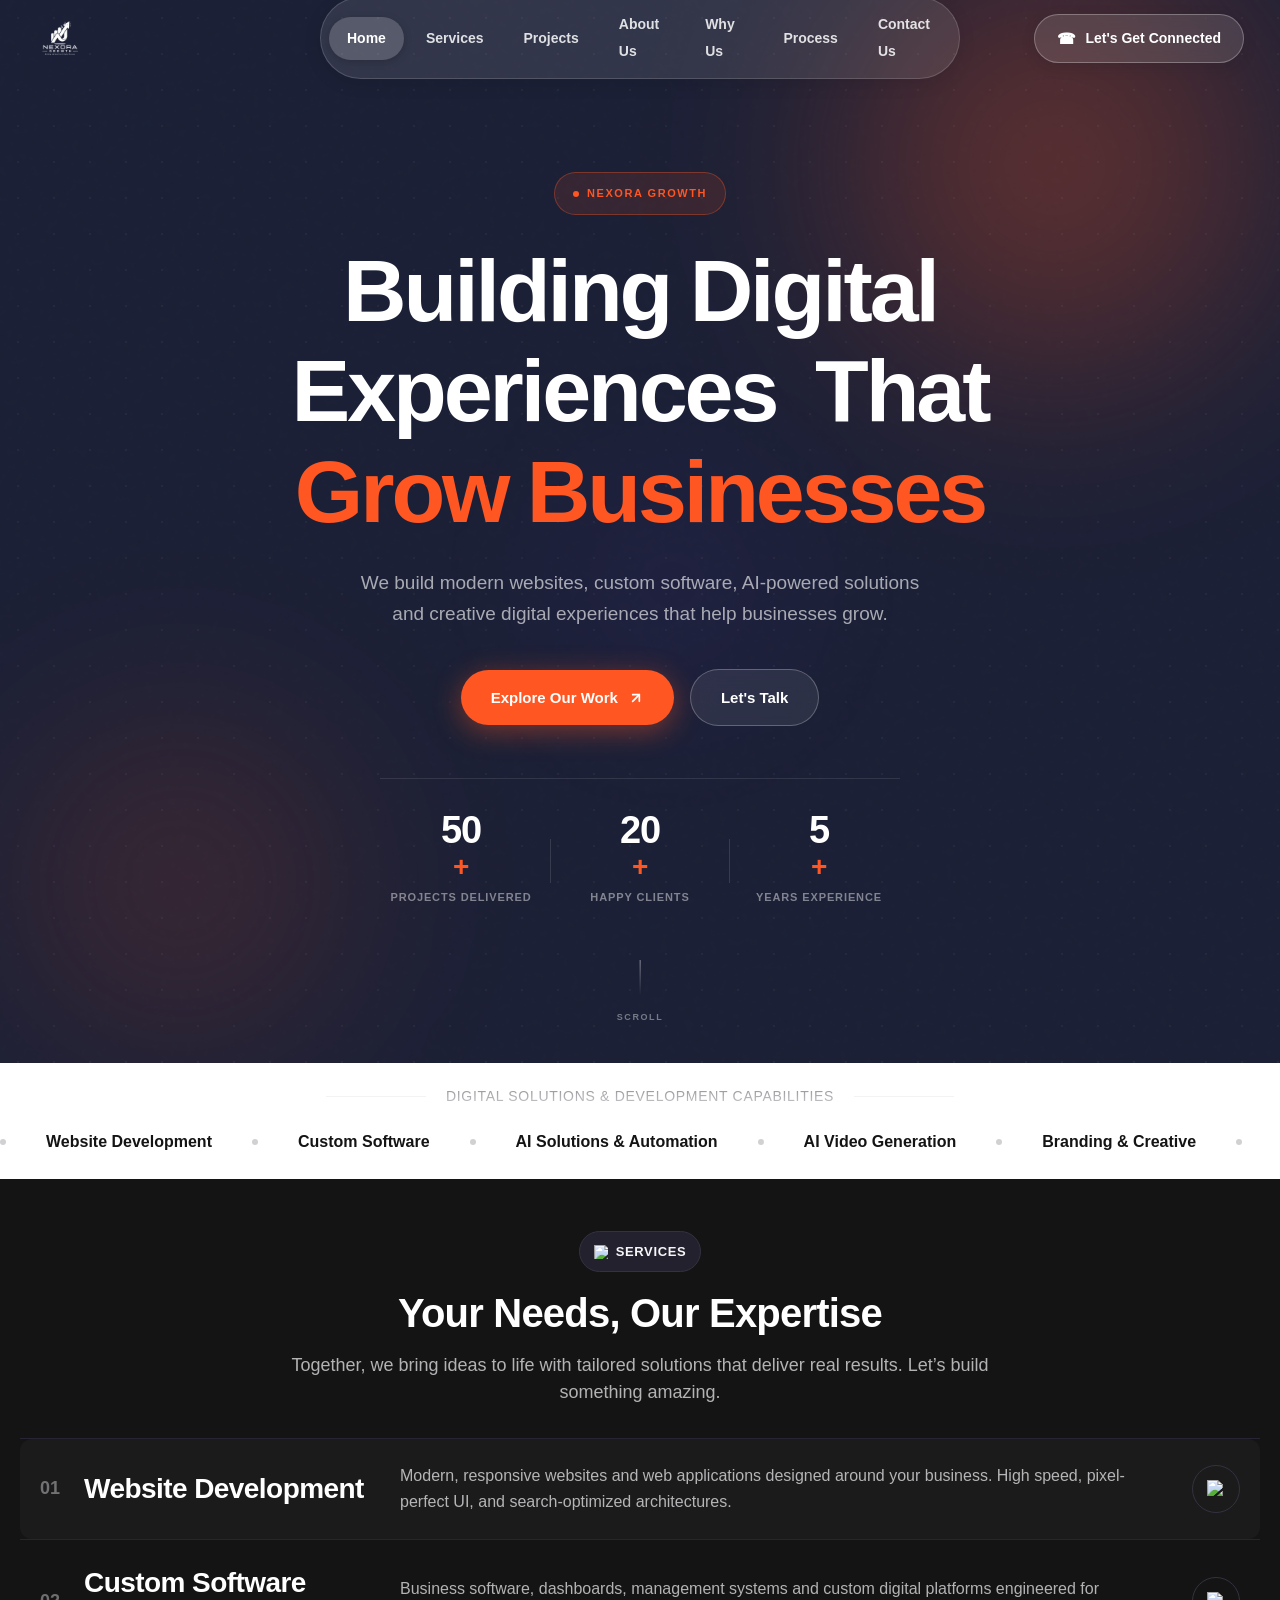
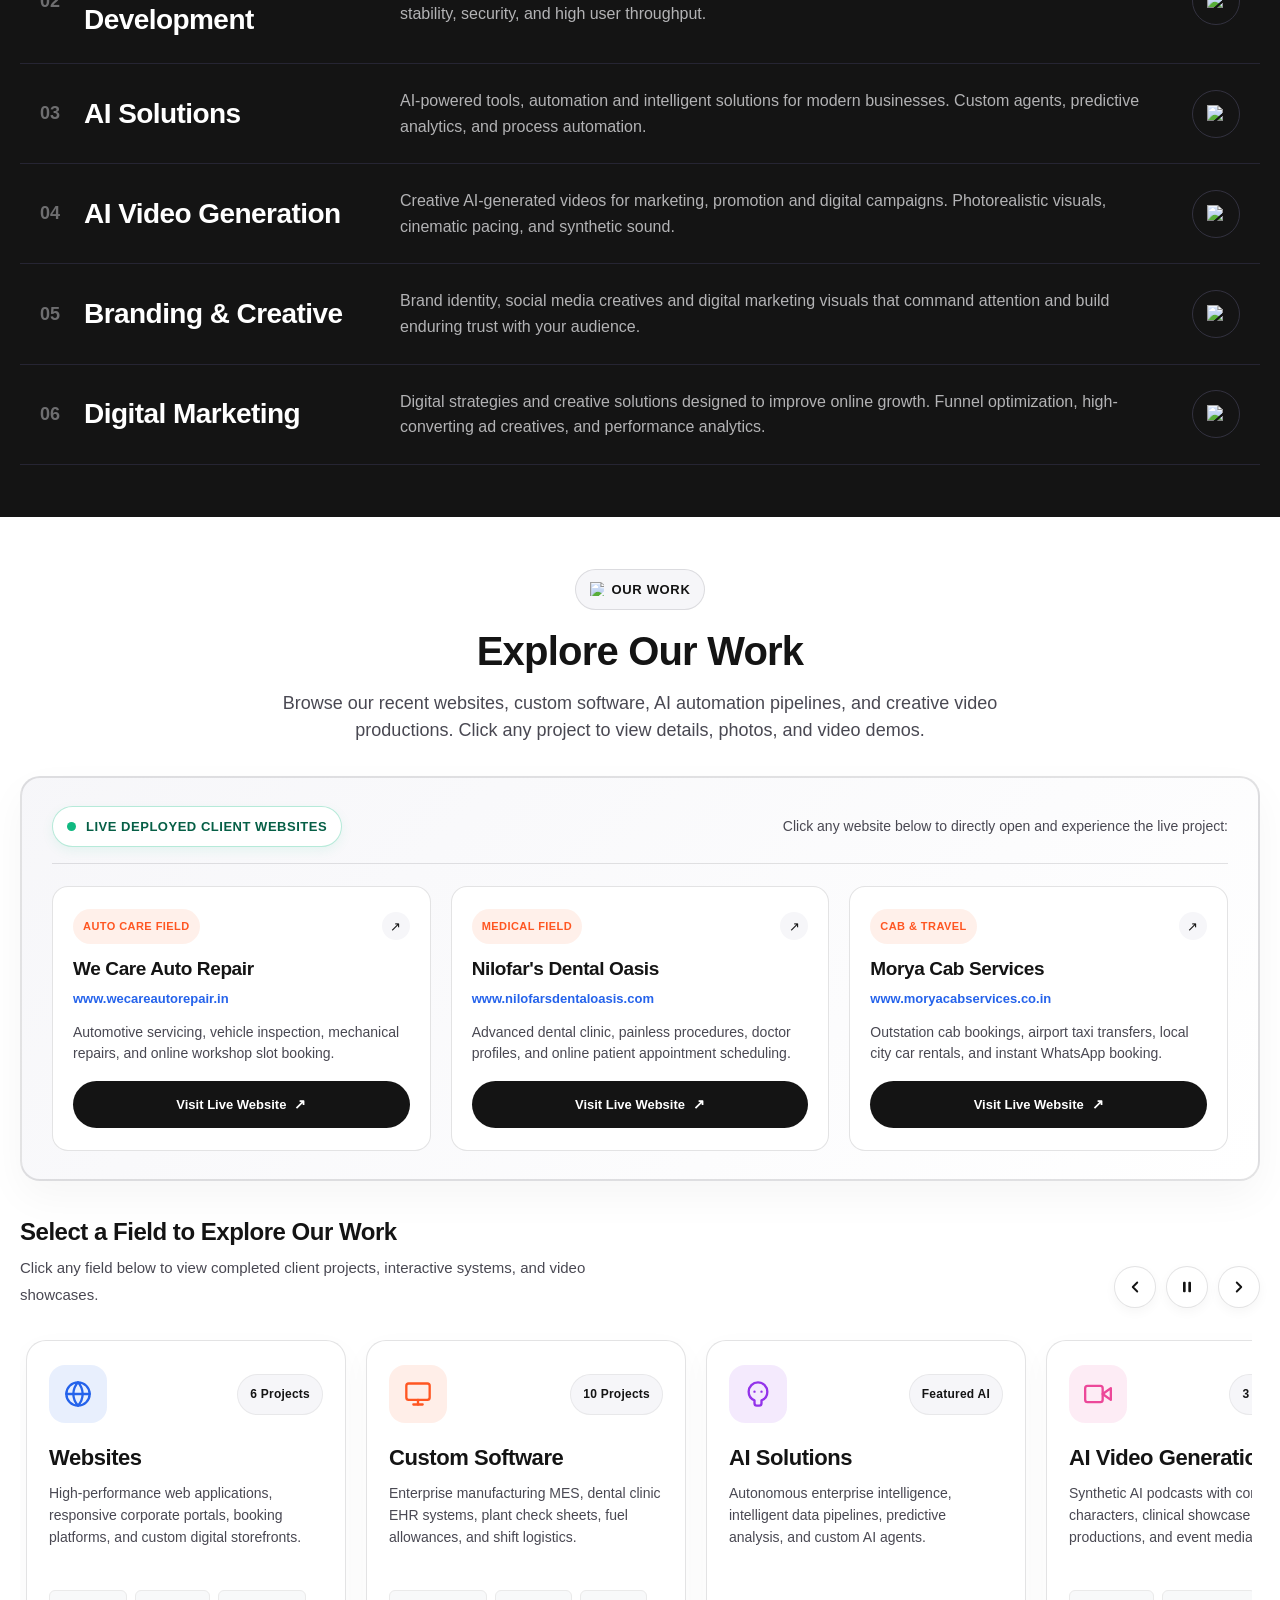
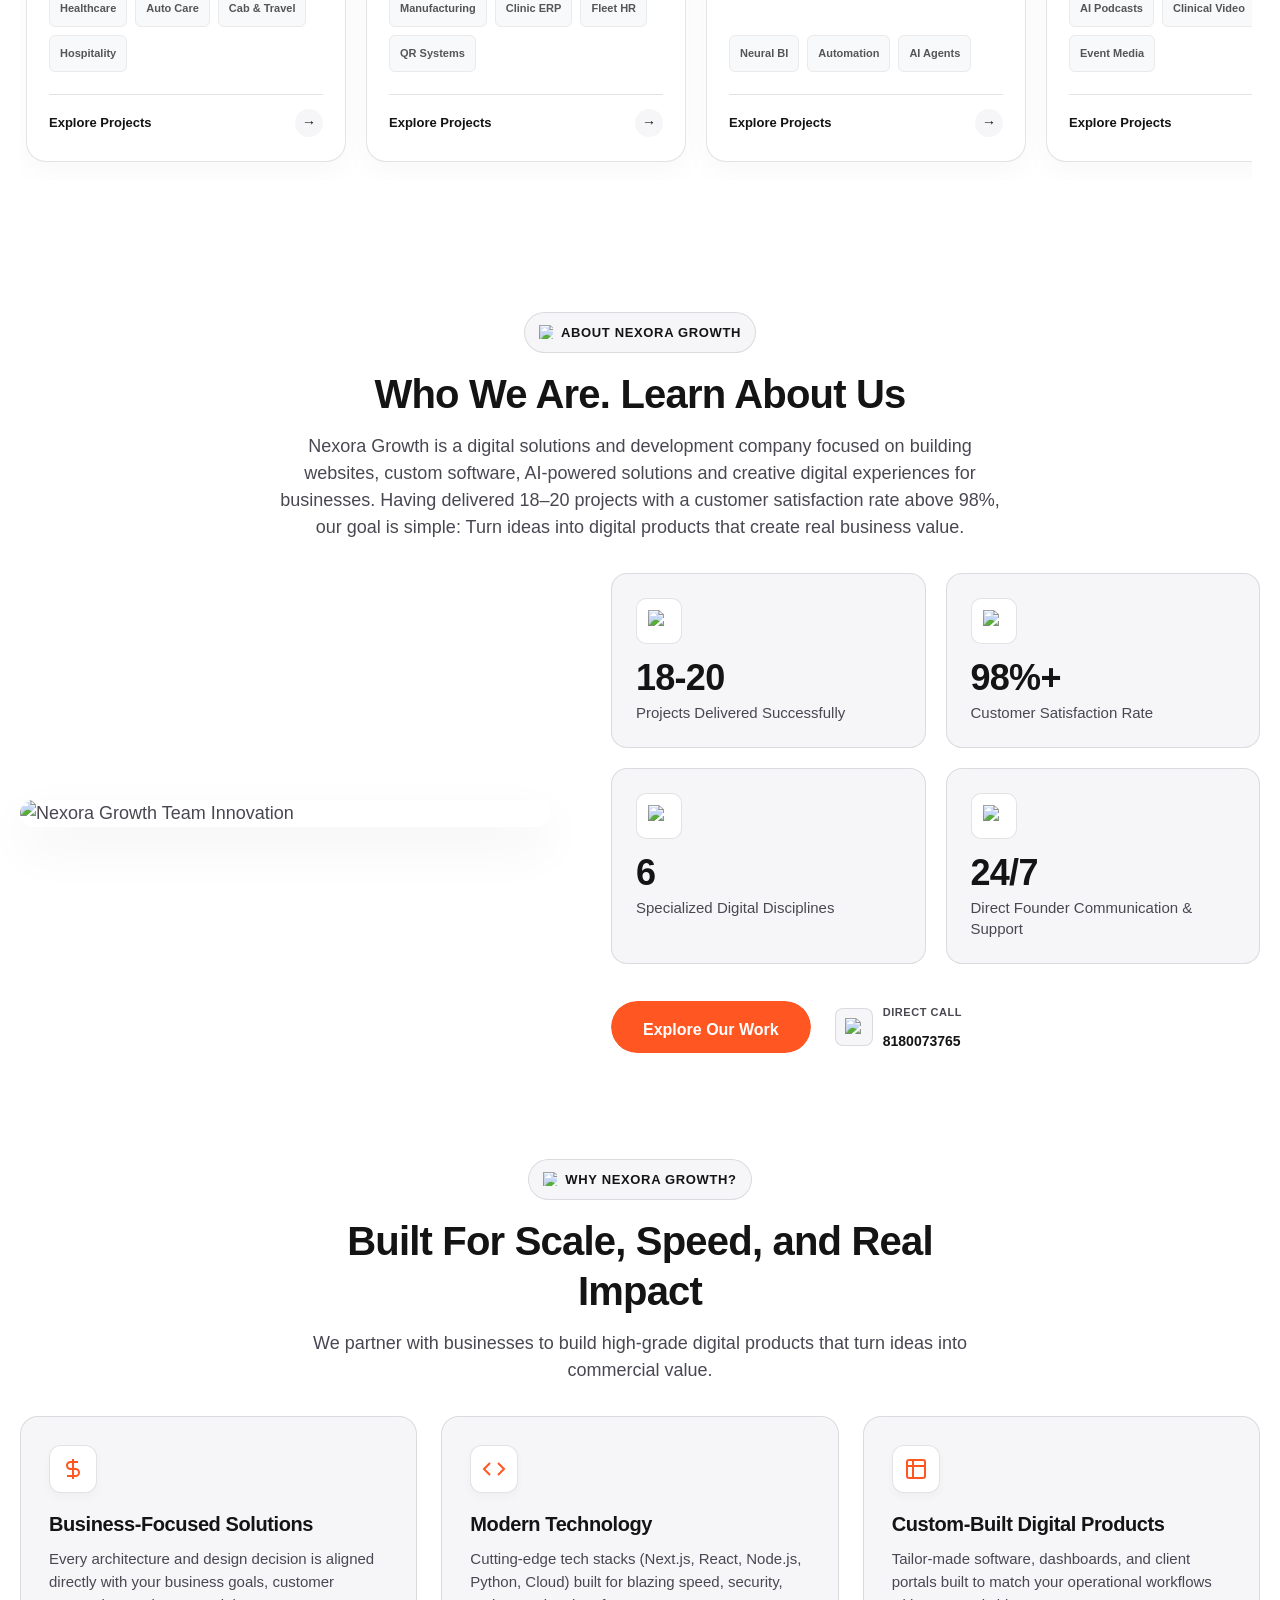
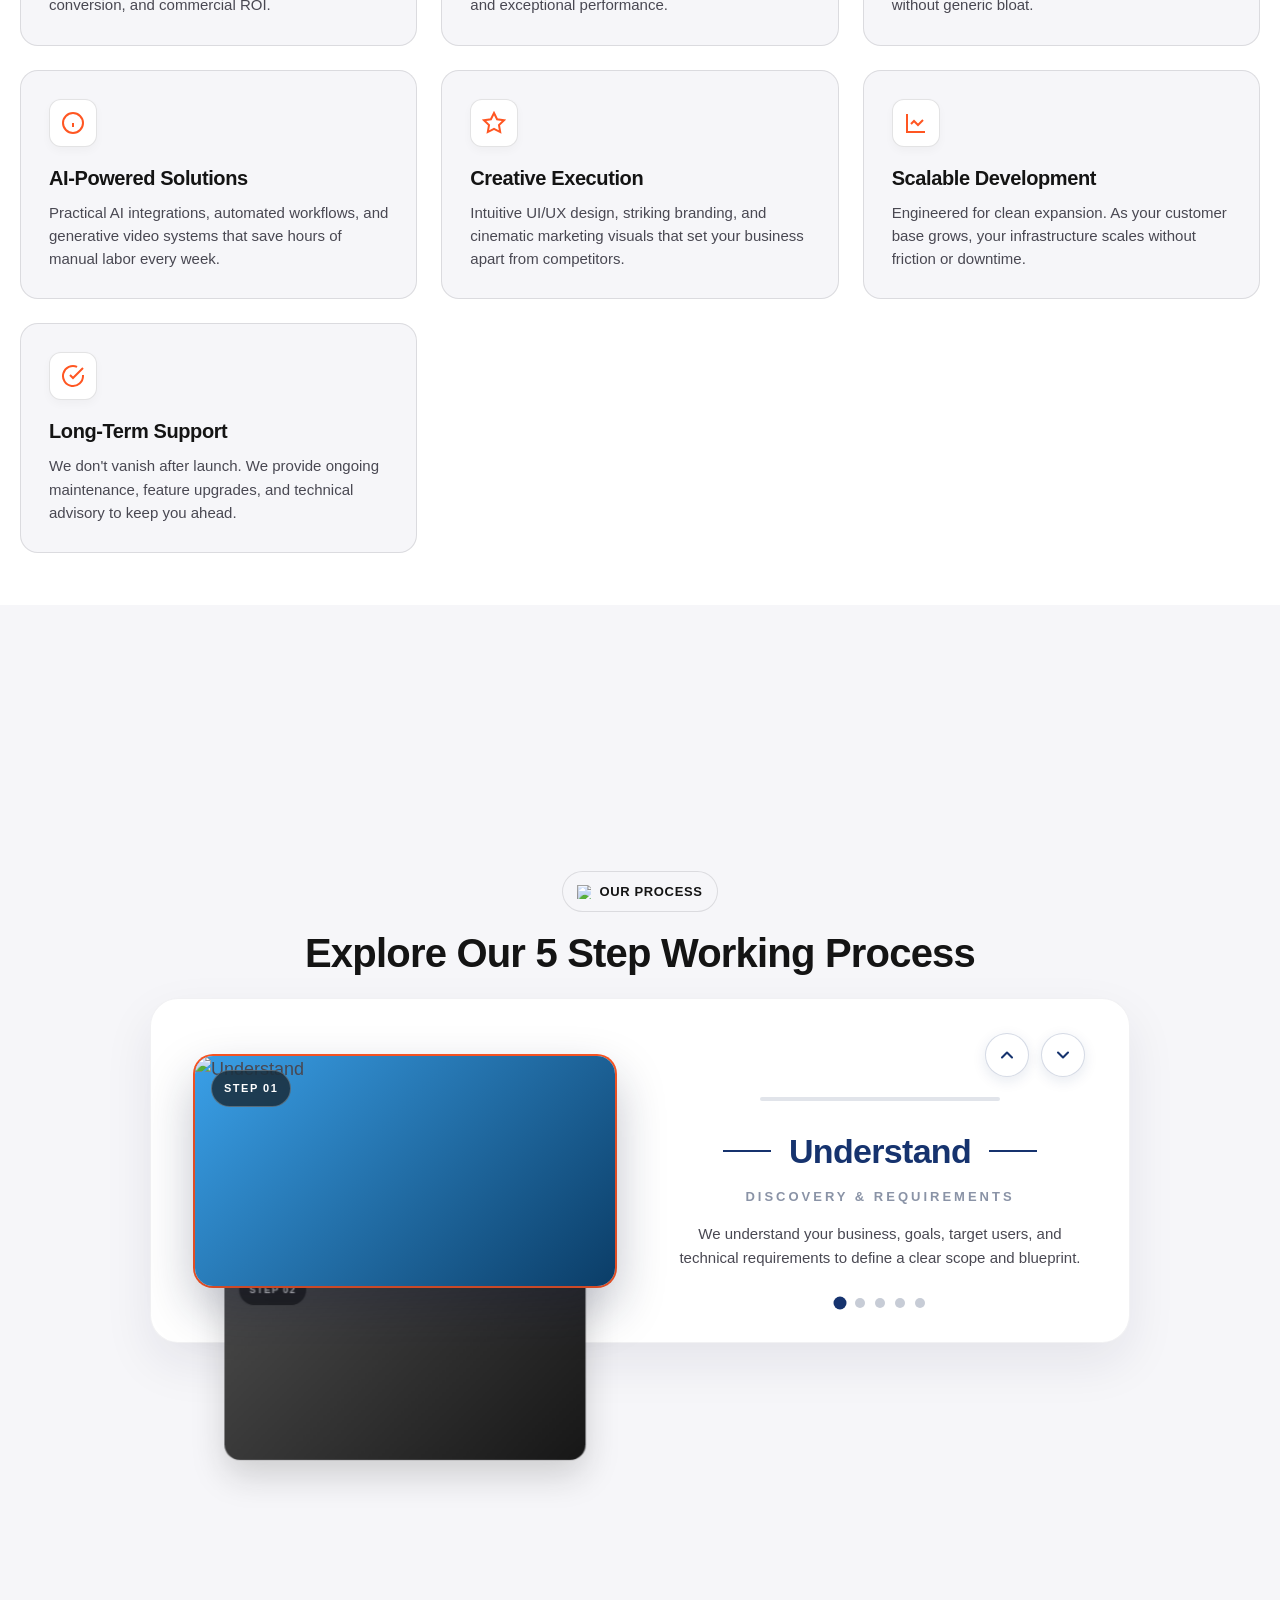
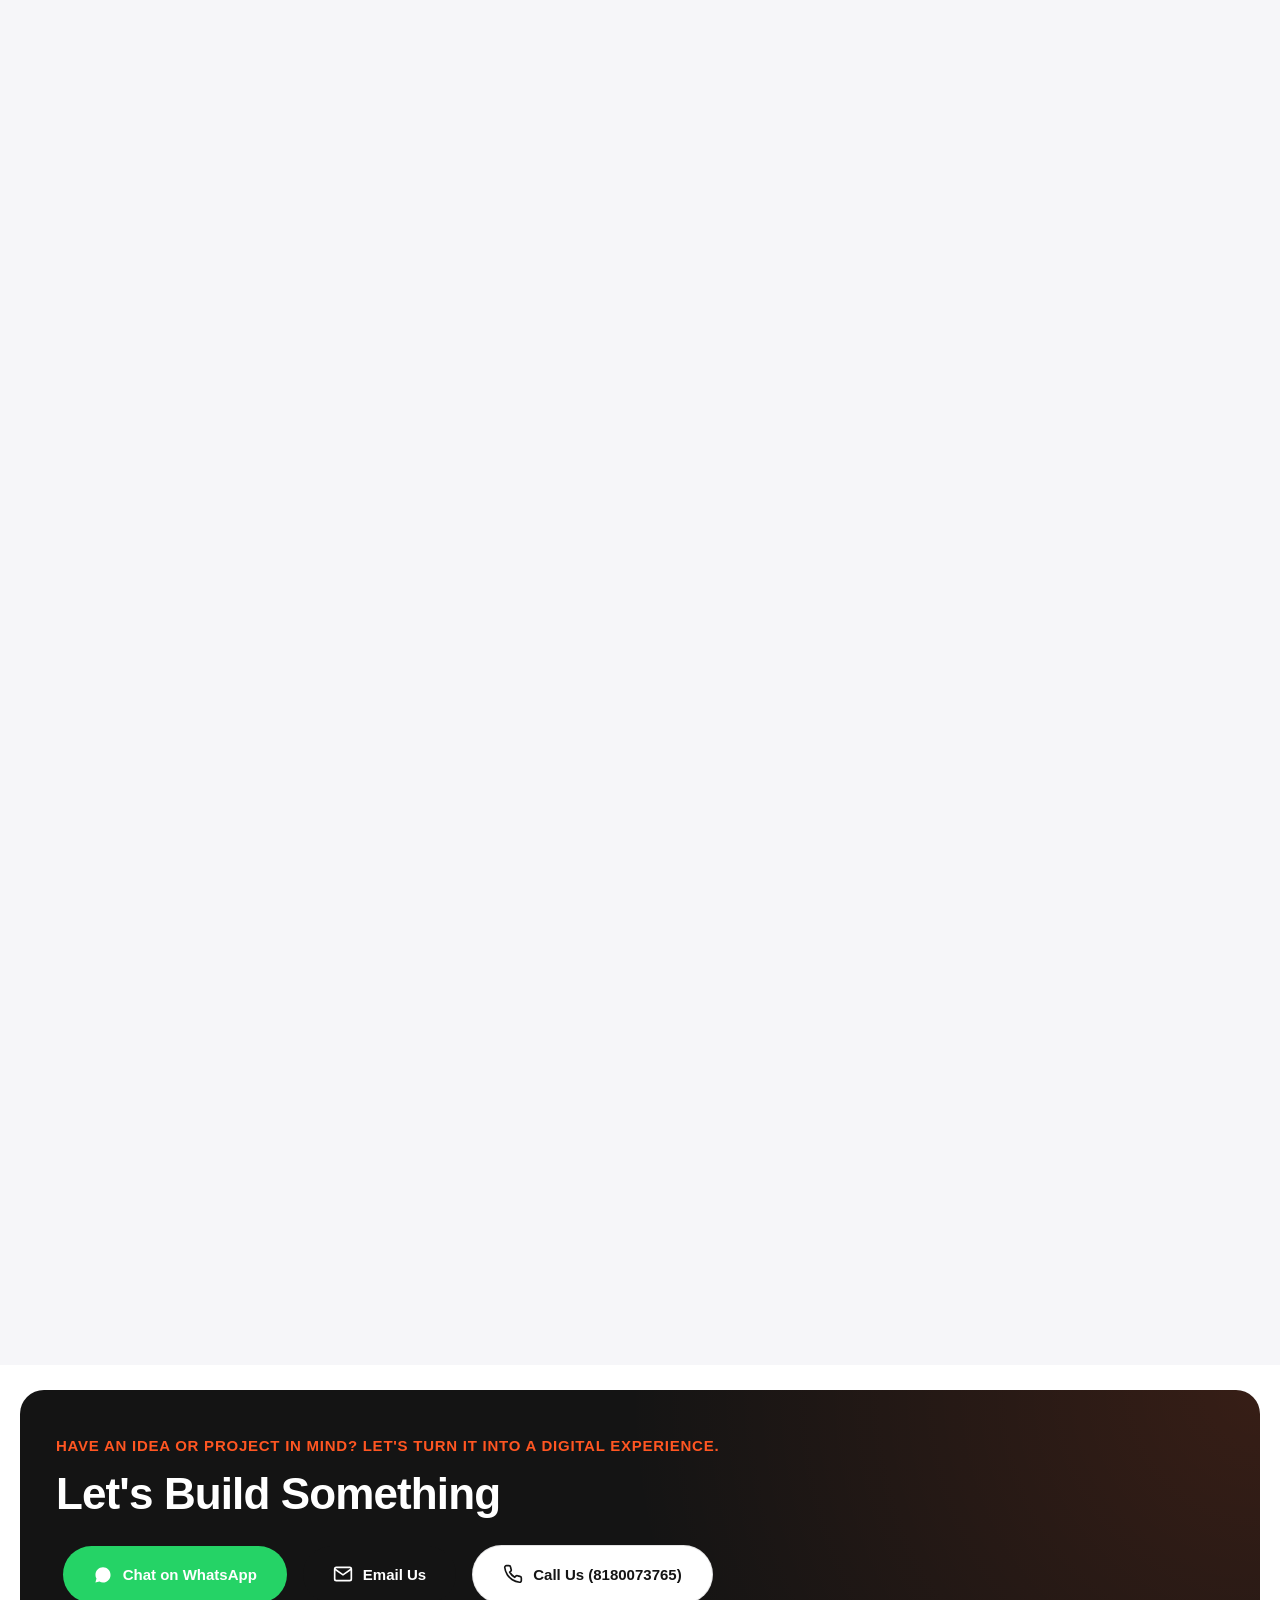
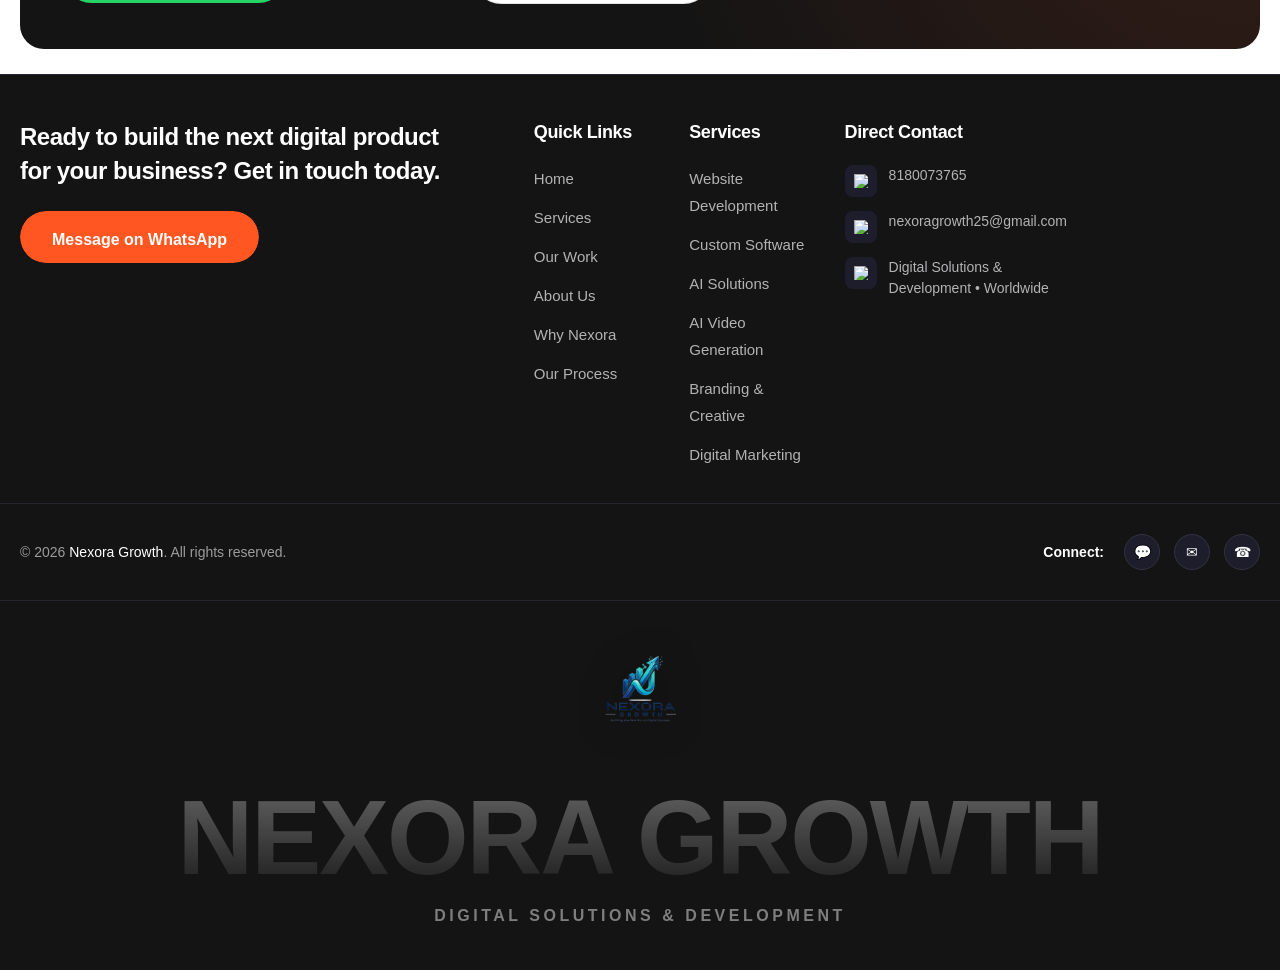
==== index.html @ 89936c3c "Mobile header: mirror desktop aesthetic with 3-item capsule pill (Services, Projects, Contact Us)" ====
<!DOCTYPE html>
<html lang="en">
<head>
  <meta charset="utf-8">
  <meta name="viewport" content="width=device-width, initial-scale=1">
  <title>Nexora Growth | Digital Solutions &amp; Development</title>
  <meta name="description" content="Explore websites, custom software, AI solutions, videos and creative digital projects built by Nexora Growth.">
  <meta property="og:title" content="Nexora Growth | Digital Solutions &amp; Development">
  <meta property="og:description" content="Explore websites, custom software, AI solutions, videos and creative digital projects built by Nexora Growth.">
  <meta property="og:image" content="images/hero-visual.jpg">
  <meta property="og:type" content="website">
  <meta name="twitter:card" content="summary_large_image">
  
  <link rel="shortcut icon" href="images/logo-icon-transparent.png" type="image/png">
  <link rel="apple-touch-icon" href="images/logo-icon-transparent.png">
  
  <link rel="stylesheet" href="css/style.css">
</head>
<body>
  <div class="page-wrapper">
    <!-- Redesigned Fixed Navbar -->
    <header class="navbar" role="banner">
      <div class="navbar-full-container">
        <!-- 1. Logo placed to the far left corner -->
        <a href="#home" class="navbar-logo left-corner" aria-label="Nexora Growth Home">
          <img src="images/logo-transparent.png" alt="Nexora Growth Logo" class="navbar-logo-image">
        </a>
        
        <!-- 2. Titles displayed in small rounded box, center-aligned -->
        <div class="navbar-center-pill">
          <nav class="nav-menu" id="main-nav-menu" role="navigation">
            <a href="#home" class="nav-link nav-link--desktop-only w--current">Home</a>
            <a href="#services" class="nav-link">Services</a>
            <a href="#projects" class="nav-link">Projects</a>
            <a href="#about" class="nav-link nav-link--desktop-only">About Us</a>
            <a href="#why-us" class="nav-link nav-link--desktop-only">Why Us</a>
            <a href="#process" class="nav-link nav-link--desktop-only">Process</a>
            <a href="#contact" class="nav-link">Contact Us</a>
          </nav>
        </div>
        
        <!-- 3. Call button to the right side saying "Let's Get Connected" -->
        <div class="navbar-right-actions">
          <a href="tel:8180073765" class="navbar-connect-btn" aria-label="Let's Get Connected - Call 8180073765">
            <span class="connect-btn-icon">&#9742;</span>
            <span class="connect-btn-text">Let's Get Connected</span>
          </a>
          
          <!-- Mobile Menu Toggle Button -->
          <button class="menu-button" id="mobile-menu-toggle" aria-label="Toggle Menu" aria-expanded="false">
            <div class="hamburger-bars">
              <span class="hamburger-bar"></span>
              <span class="hamburger-bar"></span>
              <span class="hamburger-bar"></span>
            </div>
          </button>
        </div>
      </div>
    </header>

    <!-- ═══════════════════════════════════════════
         HERO SECTION — Dark Cinematic
    ════════════════════════════════════════════ -->
    <section class="hero" id="home" aria-label="Hero">

      <!-- Animated background layers -->
      <div class="hero-bg" aria-hidden="true">
        <div class="hero-bg-orb hero-bg-orb--1"></div>
        <div class="hero-bg-orb hero-bg-orb--2"></div>
        <div class="hero-bg-orb hero-bg-orb--3"></div>
        <div class="hero-bg-grid"></div>
        <div class="hero-bg-noise"></div>
      </div>

      <!-- Main content -->
      <div class="hero-content" id="heroContent">


        <!-- Badge pill -->
        <div class="hero-badge" id="heroBadge">
          <span class="hero-badge-dot"></span>
          <span>NEXORA GROWTH</span>
        </div>

        <!-- Headline — each word is individually animated -->
        <h1 class="hero-headline" id="heroHeadline" aria-label="Building Digital Experiences That Grow Businesses">
          <span class="hero-word" style="--i:0">Building</span>
          <span class="hero-word" style="--i:1">Digital</span>
          <span class="hero-word" style="--i:2">Experiences</span>
          <br class="hero-headline-break">
          <span class="hero-word" style="--i:3">That</span>
          <span class="hero-word hero-word--accent" style="--i:4">Grow</span>
          <span class="hero-word hero-word--accent" style="--i:5">Businesses</span>
        </h1>

        <!-- Subtext -->
        <p class="hero-subtext" id="heroSubtext">
          We build modern websites, custom software, AI-powered solutions
          and creative digital experiences that help businesses grow.
        </p>

        <!-- CTA Buttons -->
        <div class="hero-buttons" id="heroButtons">
          <a href="#projects" class="hero-btn hero-btn--primary" id="heroBtnPrimary">
            <span>Explore Our Work</span>
            <svg width="16" height="16" viewBox="0 0 24 24" fill="none" stroke="currentColor" stroke-width="2.5" stroke-linecap="round" stroke-linejoin="round" aria-hidden="true">
              <line x1="7" y1="17" x2="17" y2="7"/><polyline points="7 7 17 7 17 17"/>
            </svg>
          </a>
          <a href="#contact" class="hero-btn hero-btn--ghost" id="heroBtnGhost">
            <span>Let's Talk</span>
          </a>
        </div>

        <!-- Stats strip -->
        <div class="hero-stats" id="heroStats" aria-label="Key stats">
          <div class="hero-stat">
            <span class="hero-stat-number" data-target="50">0</span><span class="hero-stat-suffix">+</span>
            <span class="hero-stat-label">Projects Delivered</span>
          </div>
          <div class="hero-stat-divider" aria-hidden="true"></div>
          <div class="hero-stat">
            <span class="hero-stat-number" data-target="20">0</span><span class="hero-stat-suffix">+</span>
            <span class="hero-stat-label">Happy Clients</span>
          </div>
          <div class="hero-stat-divider" aria-hidden="true"></div>
          <div class="hero-stat">
            <span class="hero-stat-number" data-target="5">0</span><span class="hero-stat-suffix">+</span>
            <span class="hero-stat-label">Years Experience</span>
          </div>
        </div>
      </div>

      <!-- Scroll indicator -->
      <div class="hero-scroll-hint" id="heroScrollHint" aria-hidden="true">
        <span class="hero-scroll-line"></span>
        <span class="hero-scroll-label">SCROLL</span>
      </div>

    </section>



    <!-- Company Capabilities & Tech Ticker Section -->
    <section class="company-section">
      <div class="company-subtitle-wrapper">
        <div class="company-subtitle-line"></div>
        <div class="company-subtitle">DIGITAL SOLUTIONS &amp; DEVELOPMENT CAPABILITIES</div>
        <div class="company-subtitle-line"></div>
      </div>
      <div class="sponsors-ticker-wrapper">
        <div class="sponsors-ticker">
          <!-- Ticker Loop 1 -->
          <div class="inner-ticker-wrapper">
            <div class="ticker-circle"></div>
            <span class="services-tools-name" style="color: var(--_colors-plates---primary); font-weight: 700; font-size: 16px;">Website Development</span>
            <div class="ticker-circle"></div>
            <span class="services-tools-name" style="color: var(--_colors-plates---primary); font-weight: 700; font-size: 16px;">Custom Software</span>
            <div class="ticker-circle"></div>
            <span class="services-tools-name" style="color: var(--_colors-plates---primary); font-weight: 700; font-size: 16px;">AI Solutions &amp; Automation</span>
            <div class="ticker-circle"></div>
            <span class="services-tools-name" style="color: var(--_colors-plates---primary); font-weight: 700; font-size: 16px;">AI Video Generation</span>
            <div class="ticker-circle"></div>
            <span class="services-tools-name" style="color: var(--_colors-plates---primary); font-weight: 700; font-size: 16px;">Branding &amp; Creative</span>
            <div class="ticker-circle"></div>
            <span class="services-tools-name" style="color: var(--_colors-plates---primary); font-weight: 700; font-size: 16px;">Digital Marketing</span>
          </div>
          <!-- Ticker Loop 2 -->
          <div class="inner-ticker-wrapper">
            <div class="ticker-circle"></div>
            <span class="services-tools-name" style="color: var(--_colors-plates---primary); font-weight: 700; font-size: 16px;">Website Development</span>
            <div class="ticker-circle"></div>
            <span class="services-tools-name" style="color: var(--_colors-plates---primary); font-weight: 700; font-size: 16px;">Custom Software</span>
            <div class="ticker-circle"></div>
            <span class="services-tools-name" style="color: var(--_colors-plates---primary); font-weight: 700; font-size: 16px;">AI Solutions &amp; Automation</span>
            <div class="ticker-circle"></div>
            <span class="services-tools-name" style="color: var(--_colors-plates---primary); font-weight: 700; font-size: 16px;">AI Video Generation</span>
            <div class="ticker-circle"></div>
            <span class="services-tools-name" style="color: var(--_colors-plates---primary); font-weight: 700; font-size: 16px;">Branding &amp; Creative</span>
            <div class="ticker-circle"></div>
            <span class="services-tools-name" style="color: var(--_colors-plates---primary); font-weight: 700; font-size: 16px;">Digital Marketing</span>
          </div>
          <!-- Ticker Loop 3 -->
          <div class="inner-ticker-wrapper">
            <div class="ticker-circle"></div>
            <span class="services-tools-name" style="color: var(--_colors-plates---primary); font-weight: 700; font-size: 16px;">Website Development</span>
            <div class="ticker-circle"></div>
            <span class="services-tools-name" style="color: var(--_colors-plates---primary); font-weight: 700; font-size: 16px;">Custom Software</span>
            <div class="ticker-circle"></div>
            <span class="services-tools-name" style="color: var(--_colors-plates---primary); font-weight: 700; font-size: 16px;">AI Solutions &amp; Automation</span>
            <div class="ticker-circle"></div>
            <span class="services-tools-name" style="color: var(--_colors-plates---primary); font-weight: 700; font-size: 16px;">AI Video Generation</span>
            <div class="ticker-circle"></div>
            <span class="services-tools-name" style="color: var(--_colors-plates---primary); font-weight: 700; font-size: 16px;">Branding &amp; Creative</span>
            <div class="ticker-circle"></div>
            <span class="services-tools-name" style="color: var(--_colors-plates---primary); font-weight: 700; font-size: 16px;">Digital Marketing</span>
          </div>
        </div>
      </div>
    </section>

    <!-- Services Section (Dark Theme) - Flow Step 2 -->
    <section class="section services" id="services">
      <div class="container">
        <div class="section-title-wrapper">
          <div class="section-subtitle-wrap">
            <div class="section-subtitle-single gray-bg">
              <img src="https://cdn.prod.website-files.com/6877e02f5387b6bdd6d338ec/68a8be303fa5a8c72f1cf197_Section%20Subtitle%20Icon2.svg" alt="Services Icon" class="section-subtitle-icon">
              <span class="section-subtitle white">Services</span>
            </div>
          </div>
          <h2 class="section-title white">Your Needs, Our Expertise</h2>
          <p class="section-description white-color">
            Together, we bring ideas to life with tailored solutions that deliver real results. Let’s build something amazing.
          </p>
        </div>
        
        <div class="services-content">
          <!-- Service 01: Website Development -->
          <div class="services-single-wrapper">
            <a href="#projects" class="services-single active" data-open-category="Websites">
              <div class="services-name-number-wrapper">
                <div class="services-number">01</div>
                <h3 class="services-name">Website Development</h3>
              </div>
              <div class="services-description-wrapper">
                <p class="services-description-text">
                  Modern, responsive websites and web applications designed around your business. High speed, pixel-perfect UI, and search-optimized architectures.
                </p>
              </div>
              <div class="services-arrow-icon-wrapper">
                <img src="https://cdn.prod.website-files.com/6877e02f5387b6bdd6d338ec/68a8c4dc0bf39abe4f4c253d_Services%20Arrow%20Icon.svg" alt="Arrow" class="services-arrow-icon">
              </div>
              <img src="https://images.unsplash.com/photo-1507238691740-187a5b1d37b8?q=80&w=600&auto=format&fit=crop" alt="Website Development Preview" class="services-image">
            </a>
          </div>
          
          <!-- Service 02: Custom Software Development -->
          <div class="services-single-wrapper">
            <a href="#projects" class="services-single" data-open-category="Software">
              <div class="services-name-number-wrapper">
                <div class="services-number">02</div>
                <h3 class="services-name">Custom Software Development</h3>
              </div>
              <div class="services-description-wrapper">
                <p class="services-description-text">
                  Business software, dashboards, management systems and custom digital platforms engineered for stability, security, and high user throughput.
                </p>
              </div>
              <div class="services-arrow-icon-wrapper">
                <img src="https://cdn.prod.website-files.com/6877e02f5387b6bdd6d338ec/68a8c4dc0bf39abe4f4c253d_Services%20Arrow%20Icon.svg" alt="Arrow" class="services-arrow-icon">
              </div>
              <img src="https://images.unsplash.com/photo-1551288049-bebda4e38f71?q=80&w=600&auto=format&fit=crop" alt="Software Preview" class="services-image">
            </a>
          </div>
          
          <!-- Service 03: AI Solutions -->
          <div class="services-single-wrapper">
            <a href="#projects" class="services-single" data-open-category="AI">
              <div class="services-name-number-wrapper">
                <div class="services-number">03</div>
                <h3 class="services-name">AI Solutions</h3>
              </div>
              <div class="services-description-wrapper">
                <p class="services-description-text">
                  AI-powered tools, automation and intelligent solutions for modern businesses. Custom agents, predictive analytics, and process automation.
                </p>
              </div>
              <div class="services-arrow-icon-wrapper">
                <img src="https://cdn.prod.website-files.com/6877e02f5387b6bdd6d338ec/68a8c4dc0bf39abe4f4c253d_Services%20Arrow%20Icon.svg" alt="Arrow" class="services-arrow-icon">
              </div>
              <img src="https://images.unsplash.com/photo-1618005182384-a83a8bd57fbe?q=80&w=600&auto=format&fit=crop" alt="AI Solutions Preview" class="services-image">
            </a>
          </div>
          
          <!-- Service 04: AI Video Generation -->
          <div class="services-single-wrapper">
            <a href="#projects" class="services-single" data-open-category="Videos">
              <div class="services-name-number-wrapper">
                <div class="services-number">04</div>
                <h3 class="services-name">AI Video Generation</h3>
              </div>
              <div class="services-description-wrapper">
                <p class="services-description-text">
                  Creative AI-generated videos for marketing, promotion and digital campaigns. Photorealistic visuals, cinematic pacing, and synthetic sound.
                </p>
              </div>
              <div class="services-arrow-icon-wrapper">
                <img src="https://cdn.prod.website-files.com/6877e02f5387b6bdd6d338ec/68a8c4dc0bf39abe4f4c253d_Services%20Arrow%20Icon.svg" alt="Arrow" class="services-arrow-icon">
              </div>
              <img src="https://images.unsplash.com/photo-1536240478700-b869070f9279?q=80&w=600&auto=format&fit=crop" alt="AI Video Preview" class="services-image">
            </a>
          </div>
          
          <!-- Service 05: Branding & Creative -->
          <div class="services-single-wrapper">
            <a href="#projects" class="services-single" data-open-category="Branding">
              <div class="services-name-number-wrapper">
                <div class="services-number">05</div>
                <h3 class="services-name">Branding &amp; Creative</h3>
              </div>
              <div class="services-description-wrapper">
                <p class="services-description-text">
                  Brand identity, social media creatives and digital marketing visuals that command attention and build enduring trust with your audience.
                </p>
              </div>
              <div class="services-arrow-icon-wrapper">
                <img src="https://cdn.prod.website-files.com/6877e02f5387b6bdd6d338ec/68a8c4dc0bf39abe4f4c253d_Services%20Arrow%20Icon.svg" alt="Arrow" class="services-arrow-icon">
              </div>
              <img src="https://images.unsplash.com/photo-1600132806370-bf17e65e942f?q=80&w=600&auto=format&fit=crop" alt="Branding Preview" class="services-image">
            </a>
          </div>

          <!-- Service 06: Digital Marketing -->
          <div class="services-single-wrapper">
            <a href="#projects" class="services-single" data-open-category="Marketing">
              <div class="services-name-number-wrapper">
                <div class="services-number">06</div>
                <h3 class="services-name">Digital Marketing</h3>
              </div>
              <div class="services-description-wrapper">
                <p class="services-description-text">
                  Digital strategies and creative solutions designed to improve online growth. Funnel optimization, high-converting ad creatives, and performance analytics.
                </p>
              </div>
              <div class="services-arrow-icon-wrapper">
                <img src="https://cdn.prod.website-files.com/6877e02f5387b6bdd6d338ec/68a8c4dc0bf39abe4f4c253d_Services%20Arrow%20Icon.svg" alt="Arrow" class="services-arrow-icon">
              </div>
              <img src="https://images.unsplash.com/photo-1460925895917-afdab827c52f?q=80&w=600&auto=format&fit=crop" alt="Digital Marketing Preview" class="services-image">
            </a>
          </div>
        </div>
      </div>
    </section>

    <!-- Projects & Portfolio Showcase Section - Flow Step 3 -->
    <section class="section portfolio" id="projects">
      <div class="container">
        <div class="section-title-wrapper">
          <div class="section-subtitle-wrap">
            <div class="section-subtitle-single">
              <img src="https://cdn.prod.website-files.com/6877e02f5387b6bdd6d338ec/687810aa5293f9e8c955c26a_Section%20Subtitle%20Icon.svg" alt="Portfolio Icon" class="section-subtitle-icon">
              <span class="section-subtitle">Our Work</span>
            </div>
          </div>
          <h2 class="section-title">Explore Our Work</h2>
          <p class="section-description">
            Browse our recent websites, custom software, AI automation pipelines, and creative video productions. Click any project to view details, photos, and video demos.
          </p>
        </div>
        
        <!-- Dedicated Live Client Websites Quick-Access Showcase -->
        <div class="live-sites-showcase-container" id="live-client-websites">
          <div class="live-sites-top-bar">
            <div class="live-sites-indicator">
              <span class="live-pulse-dot"></span>
              <span class="live-indicator-text">Live Deployed Client Websites</span>
            </div>
            <div class="live-sites-hint">Click any website below to directly open and experience the live project:</div>
          </div>
          <div class="live-sites-grid">
            <!-- Live Site 1: Auto Care -->
            <a href="https://www.wecareautorepairs.in" target="_blank" rel="noopener noreferrer" class="live-site-card" aria-label="Visit We Care Auto Repair live website">
              <div class="live-site-card-header">
                <span class="live-site-tag">Auto Care Field</span>
                <span class="live-site-arrow">↗</span>
              </div>
              <h3 class="live-site-name">We Care Auto Repair</h3>
              <div class="live-site-url">www.wecareautorepair.in</div>
              <p class="live-site-desc">Automotive servicing, vehicle inspection, mechanical repairs, and online workshop slot booking.</p>
              <div class="live-site-cta">
                <span>Visit Live Website</span>
                <span class="live-site-cta-arrow">↗</span>
              </div>
            </a>

            <!-- Live Site 2: Medical & Dental -->
            <a href="https://www.nilofarsdentaloasis.com" target="_blank" rel="noopener noreferrer" class="live-site-card" aria-label="Visit Nilofar's Dental Oasis live website">
              <div class="live-site-card-header">
                <span class="live-site-tag">Medical Field</span>
                <span class="live-site-arrow">↗</span>
              </div>
              <h3 class="live-site-name">Nilofar's Dental Oasis</h3>
              <div class="live-site-url">www.nilofarsdentaloasis.com</div>
              <p class="live-site-desc">Advanced dental clinic, painless procedures, doctor profiles, and online patient appointment scheduling.</p>
              <div class="live-site-cta">
                <span>Visit Live Website</span>
                <span class="live-site-cta-arrow">↗</span>
              </div>
            </a>

            <!-- Live Site 3: Cab Services -->
            <a href="https://www.moryacabservices.co.in" target="_blank" rel="noopener noreferrer" class="live-site-card" aria-label="Visit Morya Cab Services live website">
              <div class="live-site-card-header">
                <span class="live-site-tag">Cab &amp; Travel</span>
                <span class="live-site-arrow">↗</span>
              </div>
              <h3 class="live-site-name">Morya Cab Services</h3>
              <div class="live-site-url">www.moryacabservices.co.in</div>
              <p class="live-site-desc">Outstation cab bookings, airport taxi transfers, local city car rentals, and instant WhatsApp booking.</p>
              <div class="live-site-cta">
                <span>Visit Live Website</span>
                <span class="live-site-cta-arrow">↗</span>
              </div>
            </a>
          </div>
        </div>

        <!-- 6 Core Category Fields Section -->
        <div class="category-fields-wrapper" id="category-fields-wrapper">
          <div class="category-fields-header">
            <div class="category-fields-header-text">
              <h3 class="category-fields-title">Select a Field to Explore Our Work</h3>
              <p class="category-fields-subtitle">Click any field below to view completed client projects, interactive systems, and video showcases.</p>
            </div>
            <div class="category-carousel-controls">
              <button class="category-carousel-btn" id="categoryCarouselPrev" type="button" aria-label="Previous field">
                <svg width="18" height="18" viewBox="0 0 24 24" fill="none" stroke="currentColor" stroke-width="2.5" stroke-linecap="round" stroke-linejoin="round">
                  <path d="M15 18l-6-6 6-6"/>
                </svg>
              </button>
              <button class="category-carousel-btn category-carousel-toggle-btn" id="categoryCarouselToggle" type="button" aria-label="Pause Auto-scroll">
                <svg class="pause-icon" width="16" height="16" viewBox="0 0 24 24" fill="currentColor">
                  <rect x="6" y="4" width="4" height="16" rx="1.5"/>
                  <rect x="14" y="4" width="4" height="16" rx="1.5"/>
                </svg>
                <svg class="play-icon" width="16" height="16" viewBox="0 0 24 24" fill="currentColor" style="display: none;">
                  <polygon points="6 4 19 12 6 20 6 4"/>
                </svg>
              </button>
              <button class="category-carousel-btn" id="categoryCarouselNext" type="button" aria-label="Next field">
                <svg width="18" height="18" viewBox="0 0 24 24" fill="none" stroke="currentColor" stroke-width="2.5" stroke-linecap="round" stroke-linejoin="round">
                  <path d="M9 18l6-6-6-6"/>
                </svg>
              </button>
            </div>
          </div>

          <div class="category-fields-slider-wrap" id="categoryFieldsSliderWrap">
            <div class="category-fields-grid" id="category-fields-grid">
            <!-- Field 1: Websites -->
            <div class="category-field-card" data-category="Websites" role="button" tabindex="0" aria-label="Open Websites Projects">
              <div class="field-card-top">
                <div class="field-card-icon-wrap icon-websites">
                  <svg width="28" height="28" viewBox="0 0 24 24" fill="none" stroke="currentColor" stroke-width="2" stroke-linecap="round" stroke-linejoin="round">
                    <circle cx="12" cy="12" r="10"></circle>
                    <line x1="2" y1="12" x2="22" y2="12"></line>
                    <path d="M12 2a15.3 15.3 0 0 1 4 10 15.3 15.3 0 0 1-4 10 15.3 15.3 0 0 1-4-10 15.3 15.3 0 0 1 4-10z"></path>
                  </svg>
                </div>
                <span class="field-project-count">6 Projects</span>
              </div>
              <h3 class="field-card-name">Websites</h3>
              <p class="field-card-desc">High-performance web applications, responsive corporate portals, booking platforms, and custom digital storefronts.</p>
              <div class="field-card-tags">
                <span>Healthcare</span>
                <span>Auto Care</span>
                <span>Cab &amp; Travel</span>
                <span>Hospitality</span>
              </div>
              <div class="field-card-action">
                <span>Explore Projects</span>
                <span class="field-card-arrow">→</span>
              </div>
            </div>

            <!-- Field 2: Custom Software -->
            <div class="category-field-card" data-category="Software" role="button" tabindex="0" aria-label="Open Custom Software Projects">
              <div class="field-card-top">
                <div class="field-card-icon-wrap icon-software">
                  <svg width="28" height="28" viewBox="0 0 24 24" fill="none" stroke="currentColor" stroke-width="2" stroke-linecap="round" stroke-linejoin="round">
                    <rect x="2" y="3" width="20" height="14" rx="2" ry="2"></rect>
                    <line x1="8" y1="21" x2="16" y2="21"></line>
                    <line x1="12" y1="17" x2="12" y2="21"></line>
                  </svg>
                </div>
                <span class="field-project-count">10 Projects</span>
              </div>
              <h3 class="field-card-name">Custom Software</h3>
              <p class="field-card-desc">Enterprise manufacturing MES, dental clinic EHR systems, plant check sheets, fuel allowances, and shift logistics.</p>
              <div class="field-card-tags">
                <span>Manufacturing</span>
                <span>Clinic ERP</span>
                <span>Fleet HR</span>
                <span>QR Systems</span>
              </div>
              <div class="field-card-action">
                <span>Explore Projects</span>
                <span class="field-card-arrow">→</span>
              </div>
            </div>

            <!-- Field 3: AI Solutions -->
            <div class="category-field-card" data-category="AI" role="button" tabindex="0" aria-label="Open AI Solutions Projects">
              <div class="field-card-top">
                <div class="field-card-icon-wrap icon-ai">
                  <svg width="28" height="28" viewBox="0 0 24 24" fill="none" stroke="currentColor" stroke-width="2" stroke-linecap="round" stroke-linejoin="round">
                    <path d="M12 2a8 8 0 0 0-8 8c0 3.36 2.07 6.24 5 7.42V20a2 2 0 0 0 2 2h2a2 2 0 0 0 2-2v-2.58c2.93-1.18 5-4.06 5-7.42a8 8 0 0 0-8-8z"></path>
                    <line x1="9" y1="10" x2="9.01" y2="10"></line>
                    <line x1="15" y1="10" x2="15.01" y2="10"></line>
                  </svg>
                </div>
                <span class="field-project-count">Featured AI</span>
              </div>
              <h3 class="field-card-name">AI Solutions</h3>
              <p class="field-card-desc">Autonomous enterprise intelligence, intelligent data pipelines, predictive analysis, and custom AI agents.</p>
              <div class="field-card-tags">
                <span>Neural BI</span>
                <span>Automation</span>
                <span>AI Agents</span>
              </div>
              <div class="field-card-action">
                <span>Explore Projects</span>
                <span class="field-card-arrow">→</span>
              </div>
            </div>

            <!-- Field 4: AI Video Generation -->
            <div class="category-field-card" data-category="Videos" role="button" tabindex="0" aria-label="Open AI Video Generation Projects">
              <div class="field-card-top">
                <div class="field-card-icon-wrap icon-videos">
                  <svg width="28" height="28" viewBox="0 0 24 24" fill="none" stroke="currentColor" stroke-width="2" stroke-linecap="round" stroke-linejoin="round">
                    <polygon points="23 7 16 12 23 17 23 7"></polygon>
                    <rect x="1" y="5" width="15" height="14" rx="2" ry="2"></rect>
                  </svg>
                </div>
                <span class="field-project-count">3 Video Shows</span>
              </div>
              <h3 class="field-card-name">AI Video Generation</h3>
              <p class="field-card-desc">Synthetic AI podcasts with consistent characters, clinical showcase video productions, and event media edits.</p>
              <div class="field-card-tags">
                <span>AI Podcasts</span>
                <span>Clinical Video</span>
                <span>Event Media</span>
              </div>
              <div class="field-card-action">
                <span>Explore Projects</span>
                <span class="field-card-arrow">→</span>
              </div>
            </div>

            <!-- Field 5: Branding & Creative -->
            <div class="category-field-card" data-category="Branding" role="button" tabindex="0" aria-label="Open Branding & Creative Projects">
              <div class="field-card-top">
                <div class="field-card-icon-wrap icon-branding">
                  <svg width="28" height="28" viewBox="0 0 24 24" fill="none" stroke="currentColor" stroke-width="2" stroke-linecap="round" stroke-linejoin="round">
                    <path d="M12 19l7-7 3 3-7 7-3-3z"></path>
                    <path d="M18 13l-1.5-7.5L2 2l3.5 14.5L13 18l5-5z"></path>
                    <path d="M2 2l7.586 7.586"></path>
                    <circle cx="11" cy="11" r="2"></circle>
                  </svg>
                </div>
                <span class="field-project-count">Design System</span>
              </div>
              <h3 class="field-card-name">Branding &amp; Creative</h3>
              <p class="field-card-desc">Complete brand identity, typography systems, vector iconography, and design systems for fintech and modern brands.</p>
              <div class="field-card-tags">
                <span>Brand Identity</span>
                <span>Fintech UI</span>
                <span>Design System</span>
              </div>
              <div class="field-card-action">
                <span>Explore Projects</span>
                <span class="field-card-arrow">→</span>
              </div>
            </div>

            <!-- Field 6: Digital Marketing -->
            <div class="category-field-card" data-category="Marketing" role="button" tabindex="0" aria-label="Open Digital Marketing Projects">
              <div class="field-card-top">
                <div class="field-card-icon-wrap icon-marketing">
                  <svg width="28" height="28" viewBox="0 0 24 24" fill="none" stroke="currentColor" stroke-width="2" stroke-linecap="round" stroke-linejoin="round">
                    <line x1="18" y1="20" x2="18" y2="10"></line>
                    <line x1="12" y1="20" x2="12" y2="4"></line>
                    <line x1="6" y1="20" x2="6" y2="14"></line>
                  </svg>
                </div>
                <span class="field-project-count">5 Campaigns</span>
              </div>
              <h3 class="field-card-name">Digital Marketing</h3>
              <p class="field-card-desc">Targeted patient acquisition funnels, restaurant footfall growth, Instagram creative campaigns, and event booking leads.</p>
              <div class="field-card-tags">
                <span>Patient Growth</span>
                <span>Footfall Scaling</span>
                <span>Lead Gen</span>
              </div>
              <div class="field-card-action">
                <span>Explore Projects</span>
                <span class="field-card-arrow">→</span>
              </div>
            </div>
          </div>
        </div>
      </div>

        <!-- Active Category View Container (Initially Hidden, Opened On Demand) -->
        <div class="active-category-container" id="active-category-container" style="display: none;">
          <div class="active-category-toolbar">
            <button class="back-to-fields-btn" id="back-to-fields-btn" type="button" aria-label="Close field view">
              <span class="back-arrow">✕</span>
              <span>Close Field View</span>
            </button>
            
            <div class="active-category-info">
              <span class="active-category-tag" id="active-category-tag">Field</span>
              <h3 class="active-category-title" id="active-category-title">Websites</h3>
              <span class="active-category-count" id="active-category-count">6 Projects</span>
            </div>

            <!-- Quick Switch Pills -->
            <div class="portfolio-filter-tabs quick-switch-pills" id="portfolio-filter-tabs" role="tablist" aria-label="Switch Field">
              <button class="portfolio-filter-btn" data-category="Websites" role="tab" aria-selected="false">Websites</button>
              <button class="portfolio-filter-btn" data-category="Software" role="tab" aria-selected="false">Software</button>
              <button class="portfolio-filter-btn" data-category="AI" role="tab" aria-selected="false">AI</button>
              <button class="portfolio-filter-btn" data-category="Videos" role="tab" aria-selected="false">Videos</button>
              <button class="portfolio-filter-btn" data-category="Branding" role="tab" aria-selected="false">Branding</button>
              <button class="portfolio-filter-btn" data-category="Marketing" role="tab" aria-selected="false">Marketing</button>
            </div>
          </div>

          <!-- Centralized Data-Driven Projects Grid -->
          <div class="portfolio-grid" id="portfolio-projects-grid">
            <!-- Populated dynamically via js/main.js from js/projects-data.js -->
          </div>
        </div>
      </div>
    </section>

    <!-- About Us Section - Flow Step 4 -->
    <section class="section about-us" id="about">
      <div class="container">
        <div class="section-title-wrapper">
          <div class="section-subtitle-wrap">
            <div class="section-subtitle-single">
              <img src="https://cdn.prod.website-files.com/6877e02f5387b6bdd6d338ec/687810aa5293f9e8c955c26a_Section%20Subtitle%20Icon.svg" alt="Subtitle Icon" class="section-subtitle-icon">
              <span class="section-subtitle">About Nexora Growth</span>
            </div>
          </div>
          <h2 class="section-title">Who We Are. Learn About Us</h2>
          <p class="section-description">
            Nexora Growth is a digital solutions and development company focused on building websites, custom software, AI-powered solutions and creative digital experiences for businesses. Having delivered 18–20 projects with a customer satisfaction rate above 98%, our goal is simple: Turn ideas into digital products that create real business value.
          </p>
        </div>
        
        <div class="about-us-content">
          <div class="about-us-image-wrapper">
            <img src="https://cdn.prod.website-files.com/6877e02f5387b6bdd6d338ec/6878121432484b77d15b7692_About%20Us%20Image.png" alt="Nexora Growth Team Innovation" class="about-us-image">
            <div class="image-overlay">
              <div class="image-overlay-left"></div>
              <div class="image-overlay-right"></div>
            </div>
          </div>
          
          <div class="about-us-typography">
            <div class="about-us-top-grid">
              <!-- Stat Card 1 -->
              <div class="about-us-card">
                <div class="about-us-card-icon-wrap">
                  <img src="https://cdn.prod.website-files.com/6877e02f5387b6bdd6d338ec/68781451c1b2ec734bdb1f89_About%20Us%20Card%20Icon1.svg" alt="Work Icon" class="about-us-card-icon">
                </div>
                <div class="summery-counter-wrap">
                  <h3 class="number-digit" id="counter-1">18-20</h3>
                </div>
                <p class="about-us-card-description">Projects Delivered Successfully</p>
              </div>
              
              <!-- Stat Card 2 -->
              <div class="about-us-card">
                <div class="about-us-card-icon-wrap">
                  <img src="https://cdn.prod.website-files.com/6877e02f5387b6bdd6d338ec/6878145183772d0cdf6005e8_About%20Us%20Card%20Icon2.svg" alt="Experience Icon" class="about-us-card-icon">
                </div>
                <div class="summery-counter-wrap">
                  <h3 class="number-digit" id="counter-2">98%+</h3>
                </div>
                <p class="about-us-card-description">Customer Satisfaction Rate</p>
              </div>
              
              <!-- Stat Card 3 -->
              <div class="about-us-card">
                <div class="about-us-card-icon-wrap">
                  <img src="https://cdn.prod.website-files.com/6877e02f5387b6bdd6d338ec/68781451e9e825ffe70ac4af_About%20Us%20Card%20Icon3.svg" alt="Award Icon" class="about-us-card-icon">
                </div>
                <div class="summery-counter-wrap">
                  <h3 class="number-digit" id="counter-3">6</h3>
                </div>
                <p class="about-us-card-description">Specialized Digital Disciplines</p>
              </div>
              
              <!-- Stat Card 4 -->
              <div class="about-us-card">
                <div class="about-us-card-icon-wrap">
                  <img src="https://cdn.prod.website-files.com/6877e02f5387b6bdd6d338ec/68781451954bf1b86c600b25_About%20Us%20Card%20Icon4.svg" alt="Clients Icon" class="about-us-card-icon">
                </div>
                <div class="summery-counter-wrap">
                  <h3 class="number-digit" id="counter-4">24/7</h3>
                </div>
                <p class="about-us-card-description">Direct Founder Communication &amp; Support</p>
              </div>
            </div>
            
            <div class="about-us-bottom-content">
              <a href="#projects" class="primary-button">
                <div class="primary-button-inner">
                  <div class="primary-button-text-wrap">
                    <span class="primary-button-text-block">Explore Our Work</span>
                    <span class="primary-button-text-block is-text-absolute">Explore Our Work</span>
                  </div>
                </div>
              </a>
              <a href="tel:8180073765" class="navbar-contact-link-block">
                <div class="navbar-contact-icon-wrap">
                  <img src="https://cdn.prod.website-files.com/6877e02f5387b6bdd6d338ec/687802f515a83fbfc32a6ae4_Contact%20Icon.svg" alt="Phone Icon" class="contact-icon">
                </div>
                <div class="navbar-contact-title-number">
                  <div class="navbar-contact-title">Direct Call</div>
                  <div class="navbar-contact-number">8180073765</div>
                </div>
              </a>
            </div>
          </div>
        </div>
      </div>
    </section>

    <!-- Why Nexora Growth Section - Flow Step 5 -->
    <section class="section why-us" id="why-us">
      <div class="container">
        <div class="section-title-wrapper">
          <div class="section-subtitle-wrap">
            <div class="section-subtitle-single">
              <img src="https://cdn.prod.website-files.com/6877e02f5387b6bdd6d338ec/687810aa5293f9e8c955c26a_Section%20Subtitle%20Icon.svg" alt="Why Us Icon" class="section-subtitle-icon">
              <span class="section-subtitle">Why Nexora Growth?</span>
            </div>
          </div>
          <h2 class="section-title">Built For Scale, Speed, and Real Impact</h2>
          <p class="section-description">
            We partner with businesses to build high-grade digital products that turn ideas into commercial value.
          </p>
        </div>

        <div class="why-us-grid">
          <!-- Pillar 1 -->
          <div class="why-us-card">
            <div class="why-us-icon-wrap">
              <svg width="24" height="24" viewBox="0 0 24 24" fill="none" stroke="currentColor" stroke-width="2"><path d="M12 2v20M17 5H9.5a3.5 3.5 0 0 0 0 7h5a3.5 3.5 0 0 1 0 7H6"/></svg>
            </div>
            <h3 class="why-us-card-title">Business-Focused Solutions</h3>
            <p class="why-us-card-desc">Every architecture and design decision is aligned directly with your business goals, customer conversion, and commercial ROI.</p>
          </div>

          <!-- Pillar 2 -->
          <div class="why-us-card">
            <div class="why-us-icon-wrap">
              <svg width="24" height="24" viewBox="0 0 24 24" fill="none" stroke="currentColor" stroke-width="2"><polyline points="16 18 22 12 16 6"/><polyline points="8 6 2 12 8 18"/></svg>
            </div>
            <h3 class="why-us-card-title">Modern Technology</h3>
            <p class="why-us-card-desc">Cutting-edge tech stacks (Next.js, React, Node.js, Python, Cloud) built for blazing speed, security, and exceptional performance.</p>
          </div>

          <!-- Pillar 3 -->
          <div class="why-us-card">
            <div class="why-us-icon-wrap">
              <svg width="24" height="24" viewBox="0 0 24 24" fill="none" stroke="currentColor" stroke-width="2"><rect x="3" y="3" width="18" height="18" rx="2"/><path d="M9 3v18M3 9h18"/></svg>
            </div>
            <h3 class="why-us-card-title">Custom-Built Digital Products</h3>
            <p class="why-us-card-desc">Tailor-made software, dashboards, and client portals built to match your operational workflows without generic bloat.</p>
          </div>

          <!-- Pillar 4 -->
          <div class="why-us-card">
            <div class="why-us-icon-wrap">
              <svg width="24" height="24" viewBox="0 0 24 24" fill="none" stroke="currentColor" stroke-width="2"><circle cx="12" cy="12" r="10"/><path d="M12 16v-4M12 8h.01"/></svg>
            </div>
            <h3 class="why-us-card-title">AI-Powered Solutions</h3>
            <p class="why-us-card-desc">Practical AI integrations, automated workflows, and generative video systems that save hours of manual labor every week.</p>
          </div>

          <!-- Pillar 5 -->
          <div class="why-us-card">
            <div class="why-us-icon-wrap">
              <svg width="24" height="24" viewBox="0 0 24 24" fill="none" stroke="currentColor" stroke-width="2"><path d="M12 2l3.09 6.26L22 9.27l-5 4.87 1.18 6.88L12 17.77l-6.18 3.25L7 14.14 2 9.27l6.91-1.01L12 2z"/></svg>
            </div>
            <h3 class="why-us-card-title">Creative Execution</h3>
            <p class="why-us-card-desc">Intuitive UI/UX design, striking branding, and cinematic marketing visuals that set your business apart from competitors.</p>
          </div>

          <!-- Pillar 6 -->
          <div class="why-us-card">
            <div class="why-us-icon-wrap">
              <svg width="24" height="24" viewBox="0 0 24 24" fill="none" stroke="currentColor" stroke-width="2"><path d="M3 3v18h18"/><path d="m19 9-5 5-4-4-3 3"/></svg>
            </div>
            <h3 class="why-us-card-title">Scalable Development</h3>
            <p class="why-us-card-desc">Engineered for clean expansion. As your customer base grows, your infrastructure scales without friction or downtime.</p>
          </div>

          <!-- Pillar 7 -->
          <div class="why-us-card">
            <div class="why-us-icon-wrap">
              <svg width="24" height="24" viewBox="0 0 24 24" fill="none" stroke="currentColor" stroke-width="2"><path d="M22 11.08V12a10 10 0 1 1-5.93-9.14"/><polyline points="22 4 12 14.01 9 11.01"/></svg>
            </div>
            <h3 class="why-us-card-title">Long-Term Support</h3>
            <p class="why-us-card-desc">We don't vanish after launch. We provide ongoing maintenance, feature upgrades, and technical advisory to keep you ahead.</p>
          </div>
        </div>
      </div>
    </section>

    <!-- Working Process Section - Scroll-Driven Pinned 3D Carousel -->
    <section class="pin-outer" id="process">
      <div class="pin-inner">
        <div class="process-pinned-container">
          <div class="process-section-header">
            <div class="section-subtitle-wrap">
              <div class="section-subtitle-single">
                <img src="https://cdn.prod.website-files.com/6877e02f5387b6bdd6d338ec/687810aa5293f9e8c955c26a_Section%20Subtitle%20Icon.svg" alt="Process Icon" class="section-subtitle-icon">
                <span class="section-subtitle">Our Process</span>
              </div>
            </div>
            <h2 class="section-title" style="margin-bottom: 0;">Explore Our 5 Step Working Process</h2>
          </div>

          <div class="widget">
            <!-- Left: Vertical Stack Carousel -->
            <div class="stage">
              <div class="track" id="processTrack"></div>
            </div>

            <!-- Right: Info Panel -->
            <div class="info">
              <!-- Circular Navigation Buttons -->
              <div class="nav-arrows-row">
                <button class="nav-arrow-btn" id="processPrevBtn" aria-label="Previous Step" title="Previous Step">
                  <svg width="20" height="20" viewBox="0 0 24 24" fill="none" stroke="currentColor" stroke-width="2.5" stroke-linecap="round" stroke-linejoin="round">
                    <path d="M18 15l-6-6-6 6"/>
                  </svg>
                </button>
                <button class="nav-arrow-btn" id="processNextBtn" aria-label="Next Step" title="Next Step">
                  <svg width="20" height="20" viewBox="0 0 24 24" fill="none" stroke="currentColor" stroke-width="2.5" stroke-linecap="round" stroke-linejoin="round">
                    <path d="M6 9l6 6 6-6"/>
                  </svg>
                </button>
              </div>

              <div class="progress-track">
                <div class="progress-fill" id="progressFill"></div>
              </div>

              <div class="text-wrap" id="textWrap">
                <div class="name-row">
                  <span class="rule"></span>
                  <h2 class="name" id="nameEl"></h2>
                  <span class="rule"></span>
                </div>
                <p class="role" id="roleEl"></p>
                <p class="desc" id="descEl"></p>
              </div>

              <div class="dots" id="dots"></div>
            </div>
          </div>
        </div>
      </div>
    </section>

    <!-- Contact Section - Flow Step 7 -->
    <section class="section cta" id="contact">
      <div class="container">
        <div class="cta-wrapper">
          <div class="cta-typography">
            <h6 class="cta-subtitle">Have an idea or project in mind? Let's turn it into a digital experience.</h6>
            <h2 class="cta-title">Let's Build Something</h2>
            
            <div class="contact-actions-wrap">
              <!-- WhatsApp Chat Button -->
              <a href="https://wa.me/918180073765?text=Hi%20Nexora%20Growth%2C%20I%20came%20across%20your%20portfolio%20and%20would%20like%20to%20discuss%20a%20project." target="_blank" rel="noopener" class="contact-action-btn whatsapp">
                <svg width="20" height="20" viewBox="0 0 24 24" fill="currentColor">
                  <path d="M12.031 6.172c-3.181 0-5.767 2.586-5.768 5.766-.001 1.298.38 2.27 1.019 3.287l-.582 2.128 2.182-.573c.978.58 1.911.928 3.145.929 3.178 0 5.767-2.587 5.768-5.766.001-3.187-2.575-5.771-5.764-5.771zm3.392 8.244c-.144.405-.837.774-1.17.824-.299.045-.677.063-1.092-.069-.252-.08-.575-.187-.988-.365-1.739-.751-2.874-2.502-2.961-2.617-.087-.116-.708-.94-.708-1.793s.448-1.273.607-1.446c.159-.173.346-.217.462-.217l.332.007c.106.005.249-.04.39.298.144.347.491 1.2.534 1.287.043.087.072.188.014.304-.058.116-.087.188-.173.289l-.26.304c-.087.086-.177.18-.076.354.101.174.449.741.964 1.201.662.591 1.221.774 1.394.86s.275.072.376-.044c.101-.116.433-.506.549-.68.116-.174.231-.145.39-.087s1.011.477 1.184.564.289.13.332.202c.045.072.045.419-.099.824zm-3.423-10.416c-4.991 0-9.05 4.059-9.05 9.05 0 1.597.417 3.136 1.208 4.498l-1.282 4.686 4.819-1.264c1.312.721 2.797 1.13 4.305 1.13 4.992 0 9.05-4.059 9.05-9.05s-4.058-9.05-9.05-9.05z"/>
                </svg>
                <span>Chat on WhatsApp</span>
              </a>

              <!-- Email Us Button -->
              <a href="mailto:nexoragrowth25@gmail.com" class="contact-action-btn email">
                <svg width="20" height="20" viewBox="0 0 24 24" fill="none" stroke="currentColor" stroke-width="2">
                  <path d="M4 4h16c1.1 0 2 .9 2 2v12c0 1.1-.9 2-2 2H4c-1.1 0-2-.9-2-2V6c0-1.1.9-2 2-2z"/><polyline points="22,6 12,13 2,6"/>
                </svg>
                <span>Email Us</span>
              </a>

              <!-- Call Us Button -->
              <a href="tel:8180073765" class="contact-action-btn call">
                <svg width="20" height="20" viewBox="0 0 24 24" fill="none" stroke="currentColor" stroke-width="2">
                  <path d="M22 16.92v3a2 2 0 0 1-2.18 2 19.79 19.79 0 0 1-8.63-3.07 19.5 19.5 0 0 1-6-6 19.79 19.79 0 0 1-3.07-8.67A2 2 0 0 1 4.11 2h3a2 2 0 0 1 2 1.72 12.84 12.84 0 0 0 .7 2.81 2 2 0 0 1-.45 2.11L8.09 9.91a16 16 0 0 0 6 6l1.27-1.27a2 2 0 0 1 2.11-.45 12.84 12.84 0 0 0 2.81.7A2 2 0 0 1 22 16.92z"/>
                </svg>
                <span>Call Us (8180073765)</span>
              </a>
            </div>
          </div>
        </div>
      </div>
    </section>

    <!-- Footer Section -->
    <footer class="section footer">
      <div class="container">
        <div class="footer-content">
          <div class="footer-form-wrapper">
            <h4 class="footer-form-details-title">Ready to build the next digital product for your business? Get in touch today.</h4>
            <div class="footer-actions-container" style="margin-top: 20px;">
              <a href="https://wa.me/918180073765?text=Hi%20Nexora%20Growth%2C%20I%20came%20across%20your%20portfolio%20and%20would%20like%20to%20discuss%20a%20project." target="_blank" rel="noopener" class="primary-button">
                <div class="primary-button-inner">
                  <div class="primary-button-text-wrap">
                    <span class="primary-button-text-block">Message on WhatsApp</span>
                    <span class="primary-button-text-block is-text-absolute">Message on WhatsApp</span>
                  </div>
                </div>
              </a>
            </div>
          </div>
          
          <div class="footer-menu-wrapper">
            <div class="footer-menu-single">
              <h5 class="footer-menu-title">Quick Links</h5>
              <ul class="footer-menu-list-wrapper">
                <li><a href="#home" class="footer-menu-text-link">Home</a></li>
                <li><a href="#services" class="footer-menu-text-link">Services</a></li>
                <li><a href="#projects" class="footer-menu-text-link">Our Work</a></li>
                <li><a href="#about" class="footer-menu-text-link">About Us</a></li>
                <li><a href="#why-us" class="footer-menu-text-link">Why Nexora</a></li>
                <li><a href="#process" class="footer-menu-text-link">Our Process</a></li>
              </ul>
            </div>
            
            <div class="footer-menu-single">
              <h5 class="footer-menu-title">Services</h5>
              <ul class="footer-menu-list-wrapper">
                <li><a href="#services" class="footer-menu-text-link">Website Development</a></li>
                <li><a href="#services" class="footer-menu-text-link">Custom Software</a></li>
                <li><a href="#services" class="footer-menu-text-link">AI Solutions</a></li>
                <li><a href="#services" class="footer-menu-text-link">AI Video Generation</a></li>
                <li><a href="#services" class="footer-menu-text-link">Branding &amp; Creative</a></li>
                <li><a href="#services" class="footer-menu-text-link">Digital Marketing</a></li>
              </ul>
            </div>
            
            <div class="footer-menu-single footer-information">
              <h5 class="footer-menu-title">Direct Contact</h5>
              <div class="footer-information-wrapper">
                <div class="footer-information-single">
                  <div class="footer-information-icon-wrap">
                    <img src="https://cdn.prod.website-files.com/6877e02f5387b6bdd6d338ec/687d524270b31a7ec0bc18e6_Footer%20Information%20Icon1.svg" alt="Phone" class="footer-information-icon">
                  </div>
                  <div class="footer-information-text">
                    <a href="tel:8180073765" style="color: inherit;">8180073765</a>
                  </div>
                </div>
                <div class="footer-information-single">
                  <div class="footer-information-icon-wrap">
                    <img src="https://cdn.prod.website-files.com/6877e02f5387b6bdd6d338ec/687d5242abbe0b1f836c110a_Footer%20Information%20Icon2.svg" alt="Email" class="footer-information-icon">
                  </div>
                  <div class="footer-information-text">
                    <a href="mailto:nexoragrowth25@gmail.com" style="color: inherit;">nexoragrowth25@gmail.com</a>
                  </div>
                </div>
                <div class="footer-information-single">
                  <div class="footer-information-icon-wrap">
                    <img src="https://cdn.prod.website-files.com/6877e02f5387b6bdd6d338ec/687d5242cbc750356beb3959_Footer%20Information%20Icon3.svg" alt="Location" class="footer-information-icon">
                  </div>
                  <div class="footer-information-text">Digital Solutions &amp; Development • Worldwide</div>
                </div>
              </div>
            </div>
          </div>
        </div>
      </div>
      
      <div class="footer-middle-content">
        <div class="container">
          <div class="footer-details-content">
            <div class="footer-details-text">
              &copy; 2026 <a href="#home" class="footer-details-text-link">Nexora Growth</a>. All rights reserved.
            </div>
            <div class="footer-social-media-wrapper">
              <span class="footer-social-media-title">Connect:</span>
              <a href="https://wa.me/918180073765" target="_blank" rel="noopener" class="footer-social-media-icon" aria-label="WhatsApp" title="WhatsApp">&#128172;</a>
              <a href="mailto:nexoragrowth25@gmail.com" class="footer-social-media-icon" aria-label="Email" title="Email">&#9993;</a>
              <a href="tel:8180073765" class="footer-social-media-icon" aria-label="Phone" title="Phone">&#9742;</a>
            </div>
          </div>
        </div>
      </div>
      
      <div class="footer-bottom-content">
        <div class="container">
          <a href="#home" class="footer-logo-wrapper" aria-label="Nexora Growth Brand">
            <img src="images/logo-transparent.png" alt="Nexora Growth Logo" class="footer-logo-image-png">
            <div class="footer-brand-monument">
              <div class="footer-brand-title">NEXORA GROWTH</div>
              <div class="footer-brand-tagline">DIGITAL SOLUTIONS &amp; DEVELOPMENT</div>
            </div>
          </a>
        </div>
      </div>
    </footer>

    <!-- Interactive Project Detail Modal -->
    <div class="project-modal-backdrop" id="project-detail-modal" role="dialog" aria-modal="true" aria-label="Project Details">
      <div class="project-modal-container">
        <div class="project-modal-header">
          <div>
            <div class="project-modal-badges">
              <span class="project-category-badge" id="modal-project-category">Category</span>
              <span class="project-tag-badge" id="modal-project-tag">Tag</span>
            </div>
            <h3 class="project-modal-title" id="modal-project-title">Project Title</h3>
          </div>
          <button class="project-modal-close-btn" id="project-modal-close-btn" aria-label="Close Project Modal">&times;</button>
        </div>
        
        <div class="project-modal-body">
          <!-- Main Media Showcase (Video or Photo) -->
          <div class="project-modal-media-wrap" id="modal-media-container">
            <!-- Injected dynamically -->
          </div>

          <!-- Screenshot Gallery -->
          <div class="project-modal-gallery" id="modal-gallery-container">
            <!-- Gallery images injected dynamically -->
          </div>

          <div class="project-modal-overview-title">Project Overview</div>
          <p class="project-modal-description" id="modal-project-description">
            Detailed breakdown of project objectives, architecture and achievements.
          </p>

          <!-- Metadata info -->
          <div class="project-modal-meta-grid">
            <div>
              <div class="project-meta-item-label">Client / Partner</div>
              <div class="project-meta-item-value" id="modal-project-client">Enterprise Client</div>
            </div>
            <div>
              <div class="project-meta-item-label">Year</div>
              <div class="project-meta-item-value" id="modal-project-year">2026</div>
            </div>
            <div>
              <div class="project-meta-item-label">Specialization</div>
              <div class="project-meta-item-value" id="modal-project-discipline">Digital Solutions</div>
            </div>
          </div>

          <div class="project-modal-overview-title">Technologies &amp; Tools</div>
          <div class="project-modal-tech-list" id="modal-tech-container">
            <!-- Tech badges injected dynamically -->
          </div>

          <div class="project-modal-footer">
            <a href="#" id="modal-live-link" target="_blank" rel="noopener" class="primary-button">
              <div class="primary-button-inner">
                <div class="primary-button-text-wrap">
                  <span class="primary-button-text-block">Visit Live Project</span>
                  <span class="primary-button-text-block is-text-absolute">Visit Live Project</span>
                </div>
              </div>
            </a>
            <a href="https://wa.me/918180073765?text=Hi%20Nexora%20Growth%2C%20I%20saw%20your%20portfolio%20and%20would%20like%20to%20discuss%20a%20similar%20project." target="_blank" rel="noopener" class="contact-action-btn whatsapp">
              <span>Discuss Similar Project</span>
            </a>
          </div>
        </div>
      </div>
    </div>
  </div>

  <!-- iPhone Inspired Floating Call Button (Mobile Only) -->
  <a href="tel:8180073765" class="floating-call-btn" id="floatingCallBtn" aria-label="Call Nexora Growth - 8180073765">
    <div class="floating-call-ripple"></div>
    <div class="floating-call-inner">
      <svg class="floating-call-icon" viewBox="0 0 24 24">
        <path d="M6.62 10.79a15.053 15.053 0 006.59 6.59l2.2-2.2a1 1 0 011.02-.24c1.12.37 2.33.57 3.57.57a1 1 0 011 1V20a1 1 0 01-1 1A17 17 0 013 4a1 1 0 011-1h3.5a1 1 0 011 1c0 1.25.2 2.45.57 3.57a1 1 0 01-.25 1.02l-2.2 2.2z"/>
      </svg>
    </div>
  </a>

  <!-- Scripts -->
  <script src="js/projects-data.js"></script>
  <script src="js/main.js"></script>
</body>
</html>
---- css/style.css ----
/* Nexora Growth - Creative Agency Design System & Stylesheet */

/* --- Fonts Definition --- */
@font-face {
  font-family: 'Satoshi';
  src: url("https://cdn.prod.website-files.com/6877e02f5387b6bdd6d338ec/6877f416f92dd6cf6263052b_Satoshi-Black.ttf") format("truetype");
  font-weight: 900;
  font-style: normal;
  font-display: swap;
}

@font-face {
  font-family: 'Satoshi';
  src: url("https://cdn.prod.website-files.com/6877e02f5387b6bdd6d338ec/6877f416171d80ab243a365f_Satoshi-Bold.ttf") format("truetype");
  font-weight: 700;
  font-style: normal;
  font-display: swap;
}

@font-face {
  font-family: 'Satoshi';
  src: url("https://cdn.prod.website-files.com/6877e02f5387b6bdd6d338ec/6877f416e7a97f3f6bde499f_Satoshi-Medium.ttf") format("truetype");
  font-weight: 500;
  font-style: normal;
  font-display: swap;
}

@font-face {
  font-family: 'Satoshi';
  src: url("https://cdn.prod.website-files.com/6877e02f5387b6bdd6d338ec/6877f4166b56b8448059a748_Satoshi-Regular.ttf") format("truetype");
  font-weight: 400;
  font-style: normal;
  font-display: swap;
}

@font-face {
  font-family: 'Satoshi';
  src: url("https://cdn.prod.website-files.com/6877e02f5387b6bdd6d338ec/6877f416171d80ab243a3662_Satoshi-Light.ttf") format("truetype");
  font-weight: 300;
  font-style: normal;
  font-display: swap;
}

@font-face {
  font-family: "Fa Solid 900";
  src: url("https://cdn.prod.website-files.com/6877e02f5387b6bdd6d338ec/6877f53413b8c5c5e3a02345_fa-solid-900.ttf") format("truetype");
  font-weight: 400;
  font-style: normal;
  font-display: swap;
}

@font-face {
  font-family: "Fa Brands 400";
  src: url("https://cdn.prod.website-files.com/6877e02f5387b6bdd6d338ec/6877f534a1dcc1b890fc2d0b_fa-brands-400.ttf") format("truetype");
  font-weight: 400;
  font-style: normal;
  font-display: swap;
}

@font-face {
  font-family: "Fa 400";
  src: url("https://cdn.prod.website-files.com/6877e02f5387b6bdd6d338ec/6877f53409d578ece8c69413_fa-regular-400.ttf") format("truetype");
  font-weight: 400;
  font-style: normal;
  font-display: swap;
}

/* --- CSS Variables & Design Tokens --- */
:root {
  --_fonts---font-family--primary-font: 'Satoshi', -apple-system, BlinkMacSystemFont, "Segoe UI", Roboto, sans-serif;
  --_fonts---font-family--fa-icon: "Fa 400", Arial, sans-serif;
  --_fonts---font-family--fa-icon-brands: "Fa Brands 400", Arial, sans-serif;
  --_fonts---font-family--fa-icon-solid: "Fa Solid 900", Arial, sans-serif;
  
  --_colors-plates---primary: #141414;
  --_colors-plates---secondary: #ff5622;
  --_colors-plates---secondary-hover: #e04818;
  --_colors-plates---gray: #494852;
  --_colors-plates---light-gray: #f6f6f9;
  --_colors-plates---border: rgba(27, 26, 39, 0.12);
  --_colors-plates---border-dark: #262533;
  --_colors-plates---dark-bg: #141414;
  --_colors-plates---dark-card: #1b1a27;
  --_colors-plates---white: #ffffff;
  --_colors-plates---transparent: transparent;
  
  --_typography---titles--display-title: 110px;
  --_typography---title-xl: 60px;
  --_typography---titles--h1: 48px;
  --_typography---titles--h2: 40px;
  --_typography---titles--h3: 32px;
  --_typography---titles--h4: 26px;
  --_typography---titles--h5: 22px;
  --_typography---titles--h6: 18px;
  --_typography---paragraphs--lg-body: 18px;
  --_typography---paragraphs--md-body: 16px;
  --_typography---paragraphs--sm-body: 14px;
  
  --_fonts---line-height--100: 100%;
  --_fonts---line-height--120: 120%;
  --_fonts---line-height--130: 130%;
  --_fonts---line-height--150: 150%;
  
  --_fonts---font-weight--light: 300;
  --_fonts---font-weight--regular: 400;
  --_fonts---font-weight--medium: 500;
  --_fonts---font-weight--bold: 700;
  --_fonts---font-weight--black: 900;
  
  --section-gap: 52px;
  --section-gap-medium: 36px;
  --section-gap-small: 24px;
}

/* --- Base & Reset --- */
*, *::before, *::after {
  box-sizing: border-box;
}

html {
  -webkit-text-size-adjust: 100%;
  -ms-text-size-adjust: 100%;
  font-family: sans-serif;
  height: 100%;
  scroll-behavior: smooth;
}

body {
  margin: 0;
  padding: 0;
  font-family: var(--_fonts---font-family--primary-font);
  color: var(--_colors-plates---gray);
  background-color: var(--_colors-plates---white);
  font-size: var(--_typography---paragraphs--lg-body);
  line-height: var(--_fonts---line-height--150);
  font-weight: var(--_fonts---font-weight--medium);
  min-height: 100%;
  overflow-x: hidden;
  -webkit-font-smoothing: antialiased;
}

img {
  max-width: 100%;
  vertical-align: middle;
  display: inline-block;
  border: 0;
}

a {
  color: inherit;
  text-decoration: none;
  background-color: transparent;
  transition: all 0.3s ease;
}

p {
  margin-top: 0;
  margin-bottom: 0;
}

h1, h2, h3, h4, h5, h6 {
  color: var(--_colors-plates---primary);
  font-weight: var(--_fonts---font-weight--bold);
  margin-top: 0;
  margin-bottom: 0;
  letter-spacing: -0.02em;
}

h1 { font-size: var(--_typography---titles--h1); line-height: 1.25; }
h2 { font-size: var(--_typography---titles--h2); line-height: 1.3; }
h3 { font-size: var(--_typography---titles--h3); line-height: 1.35; }
h4 { font-size: var(--_typography---titles--h4); line-height: 1.4; }
h5 { font-size: var(--_typography---titles--h5); line-height: 1.4; }
h6 { font-size: var(--_typography---titles--h6); line-height: 1.4; }

ul, ol {
  margin: 0;
  padding: 0;
  list-style: none;
}

button, input, textarea {
  font-family: inherit;
}

/* --- Layout Utility Classes --- */
.page-wrapper {
  overflow: clip;
  position: relative;
  width: 100%;
}

.container {
  width: 100%;
  max-width: 1320px;
  margin-left: auto;
  margin-right: auto;
  padding-left: 20px;
  padding-right: 20px;
}

.section,
section[id] {
  padding-top: var(--section-gap);
  padding-bottom: var(--section-gap);
  position: relative;
  scroll-margin-top: 70px;
}

.w-layout-grid {
  display: grid;
  grid-gap: 20px;
}

.w-inline-block {
  display: inline-block;
  max-width: 100%;
}

/* --- Section Headers & Subtitles --- */
.section-title-wrapper {
  text-align: center;
  max-width: 720px;
  margin: 0 auto 32px;
}

.section-subtitle-wrap {
  display: flex;
  justify-content: center;
  margin-bottom: 16px;
}

.section-subtitle-wrap.left-alignment {
  justify-content: flex-start;
}

.section-subtitle-single {
  display: inline-flex;
  align-items: center;
  gap: 8px;
  background-color: var(--_colors-plates---light-gray);
  border: 1px solid var(--_colors-plates---border);
  padding: 6px 14px;
  border-radius: 100px;
}

.section-subtitle-single.gray-bg {
  background-color: #22212d;
  border-color: #333240;
}

.section-subtitle-icon {
  width: 14px;
  height: 14px;
}

.section-subtitle {
  font-size: 13px;
  font-weight: var(--_fonts---font-weight--bold);
  color: var(--_colors-plates---primary);
  text-transform: uppercase;
  letter-spacing: 0.05em;
}

.section-subtitle.white {
  color: #f6f6f9;
}

.section-title {
  color: var(--_colors-plates---primary);
  font-size: var(--_typography---titles--h2);
  line-height: 1.25;
  margin-bottom: 14px;
}

.section-title.white {
  color: #ffffff;
}

.section-title.mb0 {
  margin-bottom: 0;
}

.section-description {
  color: var(--_colors-plates---gray);
  font-size: var(--_typography---paragraphs--lg-body);
  line-height: var(--_fonts---line-height--150);
}

.section-description.white-color {
  color: rgba(246, 246, 249, 0.7);
}

/* --- Primary Interactive Buttons --- */
.primary-button {
  display: inline-block;
  position: relative;
  text-decoration: none;
  cursor: pointer;
  border-radius: 100px;
  overflow: hidden;
}

.primary-button-inner {
  background-color: var(--_colors-plates---secondary);
  color: #ffffff;
  padding: 15px 32px;
  border-radius: 100px;
  font-size: 16px;
  font-weight: var(--_fonts---font-weight--bold);
  display: flex;
  align-items: center;
  justify-content: center;
  position: relative;
  overflow: hidden;
  transition: background-color 0.3s ease, transform 0.2s ease;
}

.primary-button:hover .primary-button-inner {
  background-color: var(--_colors-plates---secondary-hover);
}

.primary-button-text-wrap {
  position: relative;
  height: 22px;
  overflow: hidden;
  display: block;
}

.primary-button-text-block {
  display: block;
  transition: transform 0.35s cubic-bezier(0.2, 0.7, 0.3, 1);
}

.primary-button-text-block.is-text-absolute {
  position: absolute;
  top: 100%;
  left: 0;
  width: 100%;
}

.primary-button:hover .primary-button-text-block:not(.is-text-absolute) {
  transform: translateY(-100%);
}

.primary-button:hover .primary-button-text-block.is-text-absolute {
  transform: translateY(-100%);
}

/* White Button Variant */
.primary-button-inner.w-variant-87a1fbc7-f066-f125-80d5-39847f18f3e6 {
  background-color: #ffffff;
  color: var(--_colors-plates---primary);
}

.primary-button:hover .primary-button-inner.w-variant-87a1fbc7-f066-f125-80d5-39847f18f3e6 {
  background-color: #f0f0f4;
}

/* ═══════════════════════════════════════════════════════
   HERO SECTION — Dark Cinematic
   ═══════════════════════════════════════════════════════ */

/* Container */
.hero {
  position: relative;
  width: 100%;
  min-height: 100vh;
  display: flex;
  align-items: center;
  justify-content: center;
  overflow: hidden;
  background-color: #1a1f35;
}

/* ── Background layers ── */
.hero-bg {
  position: absolute;
  inset: 0;
  z-index: 0;
  pointer-events: none;
}

/* Radial glow orbs */
.hero-bg-orb {
  position: absolute;
  border-radius: 50%;
  filter: blur(80px);
  opacity: 0.55;
}

.hero-bg-orb--1 {
  width: 650px;
  height: 650px;
  background: radial-gradient(circle, rgba(255, 86, 34, 0.65) 0%, transparent 70%);
  top: -160px;
  right: -100px;
  animation: orbFloat1 9s ease-in-out infinite;
}

.hero-bg-orb--2 {
  width: 520px;
  height: 520px;
  background: radial-gradient(circle, rgba(255, 86, 34, 0.32) 0%, transparent 70%);
  bottom: -80px;
  left: -80px;
  animation: orbFloat2 12s ease-in-out infinite;
}

.hero-bg-orb--3 {
  width: 320px;
  height: 320px;
  background: radial-gradient(circle, rgba(120, 60, 255, 0.18) 0%, transparent 70%);
  top: 40%;
  left: 40%;
  animation: orbFloat3 16s ease-in-out infinite;
}

@keyframes orbFloat1 {
  0%, 100% { transform: translate(0, 0) scale(1); }
  33%       { transform: translate(-40px, 30px) scale(1.08); }
  66%       { transform: translate(30px, -20px) scale(0.96); }
}
@keyframes orbFloat2 {
  0%, 100% { transform: translate(0, 0) scale(1); }
  40%       { transform: translate(50px, -40px) scale(1.1); }
  70%       { transform: translate(-20px, 20px) scale(0.94); }
}
@keyframes orbFloat3 {
  0%, 100% { transform: translate(0, 0); }
  50%       { transform: translate(-60px, 40px); }
}

/* Subtle dot-grid overlay */
.hero-bg-grid {
  position: absolute;
  inset: 0;
  background-image: radial-gradient(circle, rgba(255,255,255,0.06) 1px, transparent 1px);
  background-size: 36px 36px;
  opacity: 0.7;
}

/* Noise texture for depth */
.hero-bg-noise {
  position: absolute;
  inset: 0;
  background-image: url("data:image/svg+xml,%3Csvg viewBox='0 0 200 200' xmlns='http://www.w3.org/2000/svg'%3E%3Cfilter id='noise'%3E%3CfeTurbulence type='fractalNoise' baseFrequency='0.65' numOctaves='3' stitchTiles='stitch'/%3E%3C/filter%3E%3Crect width='100%25' height='100%25' filter='url(%23noise)' opacity='0.04'/%3E%3C/svg%3E");
  opacity: 0.35;
}

/* ── Content wrapper ── */
.hero-content {
  position: relative;
  z-index: 2;
  display: flex;
  flex-direction: column;
  align-items: center;
  justify-content: center;
  text-align: center;
  padding: 120px 24px 100px;
  max-width: 920px;
  margin: 0 auto;
  width: 100%;
  will-change: transform;
}


/* ── Badge pill ── */
.hero-badge {
  display: inline-flex;
  align-items: center;
  gap: 8px;
  background: rgba(255, 86, 34, 0.12);
  border: 1px solid rgba(255, 86, 34, 0.35);
  color: #ff5622;
  font-size: 11px;
  font-weight: 800;
  letter-spacing: 0.14em;
  text-transform: uppercase;
  padding: 7px 18px;
  border-radius: 100px;
  margin-bottom: 28px;
  opacity: 0;
  transform: translateY(12px);
  transition: opacity 0.5s ease 0.1s, transform 0.5s ease 0.1s;
}

.hero-badge.hero-animated {
  opacity: 1;
  transform: translateY(0);
}

.hero-badge-dot {
  width: 6px;
  height: 6px;
  border-radius: 50%;
  background: #ff5622;
  animation: badgePulse 2s ease-in-out infinite;
  flex-shrink: 0;
}

@keyframes badgePulse {
  0%, 100% { opacity: 1; transform: scale(1); }
  50%       { opacity: 0.5; transform: scale(0.7); }
}

/* ── Headline ── */
.hero-headline {
  font-family: var(--_fonts---font-family--primary-font);
  font-size: clamp(40px, 7vw, 88px);
  font-weight: 900;
  line-height: 1.08;
  letter-spacing: -0.035em;
  color: #ffffff;
  margin: 0 0 28px;
  display: flex;
  flex-wrap: wrap;
  justify-content: center;
  gap: 0.22em;
  row-gap: 0.06em;
}

.hero-headline-break {
  width: 100%;
  display: block;
  height: 0;
  flex-basis: 100%;
}

/* Individual word animation */
.hero-word {
  display: inline-block;
  opacity: 0;
  transform: translateY(40px) skewY(4deg);
  transition:
    opacity 0.55s cubic-bezier(0.16, 1, 0.3, 1) calc(var(--i) * 90ms + 0.3s),
    transform 0.55s cubic-bezier(0.16, 1, 0.3, 1) calc(var(--i) * 90ms + 0.3s);
}

.hero-word.hero-animated {
  opacity: 1;
  transform: translateY(0) skewY(0deg);
}

.hero-word--accent {
  color: #ff5622;
  position: relative;
}

/* ── Subtext ── */
.hero-subtext {
  font-size: clamp(15px, 2vw, 19px);
  line-height: 1.65;
  color: rgba(255, 255, 255, 0.62);
  max-width: 560px;
  margin: 0 auto 40px;
  opacity: 0;
  transform: translateY(18px);
  transition: opacity 0.55s ease 0.75s, transform 0.55s ease 0.75s;
}

.hero-subtext.hero-animated {
  opacity: 1;
  transform: translateY(0);
}

/* ── CTA Buttons ── */
.hero-buttons {
  display: flex;
  align-items: center;
  justify-content: center;
  gap: 16px;
  flex-wrap: wrap;
  margin-bottom: 52px;
  opacity: 0;
  transform: translateY(18px);
  transition: opacity 0.55s ease 0.9s, transform 0.55s ease 0.9s;
}

.hero-buttons.hero-animated {
  opacity: 1;
  transform: translateY(0);
}

.hero-btn {
  display: inline-flex;
  align-items: center;
  gap: 10px;
  font-size: 15px;
  font-weight: 700;
  padding: 14px 30px;
  border-radius: 100px;
  text-decoration: none;
  cursor: pointer;
  transition: transform 0.28s cubic-bezier(0.2,0.8,0.2,1),
              box-shadow 0.28s ease,
              background-color 0.25s ease;
  position: relative;
  overflow: hidden;
  white-space: nowrap;
}

/* Shine sweep on hover */
.hero-btn::before {
  content: '';
  position: absolute;
  top: 0; left: -80%;
  width: 60%; height: 100%;
  background: linear-gradient(105deg, transparent 35%, rgba(255,255,255,0.28) 50%, transparent 65%);
  transition: left 0.45s ease;
  pointer-events: none;
}
.hero-btn:hover::before { left: 120%; }

.hero-btn--primary {
  background-color: #ff5622;
  color: #ffffff;
  box-shadow: 0 6px 28px rgba(255, 86, 34, 0.42);
}

.hero-btn--primary:hover {
  background-color: #e04818;
  transform: translateY(-3px);
  box-shadow: 0 12px 36px rgba(255, 86, 34, 0.55);
  color: #ffffff;
}

.hero-btn--ghost {
  background: rgba(255, 255, 255, 0.08);
  color: #ffffff;
  border: 1px solid rgba(255, 255, 255, 0.25);
  backdrop-filter: blur(12px);
  -webkit-backdrop-filter: blur(12px);
}

.hero-btn--ghost:hover {
  background: rgba(255, 255, 255, 0.16);
  border-color: rgba(255, 255, 255, 0.5);
  transform: translateY(-3px);
  color: #ffffff;
  box-shadow: 0 8px 28px rgba(0,0,0,0.2);
}

/* ── Stats strip ── */
.hero-stats {
  display: flex;
  align-items: center;
  justify-content: center;
  gap: 0;
  border-top: 1px solid rgba(255, 255, 255, 0.1);
  padding-top: 32px;
  width: 100%;
  max-width: 520px;
  margin: 0 auto;
  opacity: 0;
  transform: translateY(14px);
  transition: opacity 0.55s ease 1.05s, transform 0.55s ease 1.05s;
}

.hero-stats.hero-animated {
  opacity: 1;
  transform: translateY(0);
}

.hero-stat {
  display: flex;
  flex-direction: column;
  align-items: center;
  gap: 4px;
  flex: 1;
}

.hero-stat-number {
  font-size: clamp(26px, 4vw, 38px);
  font-weight: 900;
  color: #ffffff;
  letter-spacing: -0.03em;
  line-height: 1;
}

.hero-stat-suffix {
  font-size: clamp(20px, 3vw, 28px);
  font-weight: 900;
  color: #ff5622;
  letter-spacing: -0.02em;
}

.hero-stat-label {
  font-size: 11px;
  font-weight: 600;
  color: rgba(255, 255, 255, 0.45);
  text-transform: uppercase;
  letter-spacing: 0.08em;
}

.hero-stat-divider {
  width: 1px;
  height: 44px;
  background: rgba(255, 255, 255, 0.12);
  flex-shrink: 0;
  margin: 0 8px;
}

/* ── Scroll hint ── */
.hero-scroll-hint {
  position: absolute;
  bottom: 32px;
  left: 50%;
  transform: translateX(-50%);
  display: flex;
  flex-direction: column;
  align-items: center;
  gap: 8px;
  z-index: 3;
  pointer-events: none;
  opacity: 0;
  transition: opacity 0.5s ease 1.4s;
}

.hero-scroll-hint.hero-animated {
  opacity: 1;
}

.hero-scroll-line {
  display: block;
  width: 1.5px;
  height: 36px;
  background: linear-gradient(to bottom, rgba(255,255,255,0.5), transparent);
  border-radius: 2px;
  animation: scrollLinePulse 2.2s ease-in-out infinite;
}

@keyframes scrollLinePulse {
  0%, 100% { opacity: 0.4; transform: scaleY(1); }
  50%       { opacity: 1;   transform: scaleY(1.1); }
}

.hero-scroll-label {
  font-size: 9px;
  font-weight: 800;
  letter-spacing: 0.18em;
  color: rgba(255, 255, 255, 0.4);
  text-transform: uppercase;
}

/* ── Scroll-driven parallax ── */
.hero-content.hero-parallax-active {
  will-change: transform, opacity;
}

/* ── Reduced motion ── */
@media (prefers-reduced-motion: reduce) {
  .hero-word, .hero-badge, .hero-subtext,
  .hero-buttons, .hero-stats, .hero-scroll-hint,
  .hero-bg-orb, .hero-bg-orb--1, .hero-bg-orb--2, .hero-bg-orb--3,
  .hero-badge-dot, .hero-scroll-line {
    animation: none !important;
    transition: none !important;
    opacity: 1 !important;
    transform: none !important;
  }
}

/* --- Fixed Header & Navigation --- */

.navbar {
  position: fixed;
  top: 0;
  left: 0;
  right: 0;
  z-index: 1000;
  background: transparent !important;
  background-color: transparent !important;
  backdrop-filter: none !important;
  -webkit-backdrop-filter: none !important;
  border: none !important;
  border-bottom: none !important;
  box-shadow: none !important;
  transition: all 0.3s ease;
}

/* When navbar is floating over the dark hero, invert logo + bars to white */
.navbar.on-dark-hero .navbar-logo-image {
  filter: brightness(0) invert(1);
}

.navbar.on-dark-hero .hamburger-bar {
  background-color: #ffffff !important;
}

.navbar.on-dark-hero .navbar-connect-btn {
  background-color: rgba(255,255,255,0.12);
  border: 1px solid rgba(255,255,255,0.28);
  color: #ffffff;
  backdrop-filter: blur(10px);
  -webkit-backdrop-filter: blur(10px);
}

.navbar.on-dark-hero .navbar-connect-btn:hover {
  background-color: #ff5622;
  border-color: #ff5622;
}

/* Nav links turn white over dark hero */
.navbar.on-dark-hero .nav-link {
  color: rgba(255, 255, 255, 0.85);
}

.navbar.on-dark-hero .nav-link:hover {
  color: #ffffff;
  background: rgba(255, 255, 255, 0.12);
}

.navbar.on-dark-hero .nav-link.w--current {
  background: rgba(255, 255, 255, 0.18);
  color: #ffffff;
  box-shadow: 0 2px 8px rgba(0, 0, 0, 0.2);
}

.navbar.on-dark-hero .nav-menu {
  background: rgba(255, 255, 255, 0.1) !important;
  border-color: rgba(255, 255, 255, 0.15) !important;
  box-shadow: 0 4px 18px rgba(0, 0, 0, 0.1) !important;
}

.navbar-wrapper {
  display: flex;
  align-items: center;
  justify-content: space-between;
  width: 100%;
}

.navbar-logo {
  display: flex;
  align-items: center;
  padding: 14px 0;
  z-index: 10;
  text-decoration: none;
}

.navbar-brand-wrapper {
  display: flex;
  align-items: center;
  gap: 12px;
  text-decoration: none;
}

.brand-icon-box {
  width: 40px;
  height: 40px;
  border-radius: 10px;
  background: linear-gradient(135deg, #141414 0%, #201f2e 100%);
  display: flex;
  align-items: center;
  justify-content: center;
  border: 1px solid rgba(255, 86, 34, 0.35);
  box-shadow: 0 4px 14px rgba(255, 86, 34, 0.18);
  transition: transform 0.3s ease, box-shadow 0.3s ease;
  flex-shrink: 0;
}

.navbar-logo:hover .brand-icon-box {
  transform: translateY(-2px) scale(1.04);
  box-shadow: 0 6px 20px rgba(255, 86, 34, 0.35);
}

.brand-text-wrapper {
  display: flex;
  flex-direction: column;
}

.brand-name-text {
  font-family: var(--_fonts---font-family--primary-font);
  font-size: 21px;
  font-weight: 800;
  line-height: 1.1;
  color: var(--_colors-plates---primary);
  letter-spacing: -0.03em;
}

.brand-accent-text {
  color: var(--_colors-plates---secondary);
  font-weight: 900;
}

.brand-subtext {
  font-size: 10px;
  font-weight: 700;
  text-transform: uppercase;
  letter-spacing: 0.14em;
  color: var(--_colors-plates---gray);
  opacity: 0.8;
  margin-top: 1px;
}

.navbar-logo-image {
  height: 52px;
  width: auto;
  max-width: 190px;
  object-fit: contain;
  display: block;
  transition: transform 0.3s ease;
}

.navbar-logo:hover .navbar-logo-image {
  transform: scale(1.03);
}

.footer-logo-image-png {
  max-height: 95px;
  width: auto;
  margin: 0 auto 16px;
  display: block;
  filter: drop-shadow(0 6px 20px rgba(0, 0, 0, 0.35));
  transition: transform 0.3s ease;
}

.footer-logo-wrapper:hover .footer-logo-image-png {
  transform: translateY(-2px) scale(1.04);
}

/* --- Full-Width Header Layout --- */
.navbar-full-container {
  display: flex;
  align-items: center;
  justify-content: space-between;
  width: 100%;
  max-width: 100%;
  padding: 10px 36px;
  box-sizing: border-box;
  position: relative;
}

.navbar-logo.left-corner {
  display: flex;
  align-items: center;
  text-decoration: none;
  padding: 4px 0;
  z-index: 5;
  flex-shrink: 0;
}

.navbar-logo.left-corner .navbar-logo-image {
  height: 48px;
  width: auto;
  max-width: 180px;
  object-fit: contain;
  display: block;
}

/* --- Centered Rounded Box / Pill Container for Titles --- */
.navbar-center-pill {
  position: absolute;
  left: 50%;
  transform: translateX(-50%);
  display: flex;
  align-items: center;
  justify-content: center;
  z-index: 4;
}

.navbar-center-pill .nav-menu,
.nav-menu {
  display: flex;
  align-items: center;
  justify-content: center;
  gap: 4px;
  background: #f1f2f6;
  border: 1px solid rgba(0, 0, 0, 0.08);
  border-radius: 100px;
  padding: 5px 8px;
  box-shadow: 0 4px 18px rgba(0, 0, 0, 0.04);
  max-width: none;
  width: auto;
}

.navbar-center-pill .nav-link,
.nav-link {
  color: var(--_colors-plates---primary);
  font-size: 14px;
  font-weight: 600;
  padding: 8px 18px;
  border-radius: 100px;
  text-decoration: none;
  position: relative;
  transition: all 0.22s ease;
}

.navbar-center-pill .nav-link::after,
.nav-link::after {
  display: none !important;
}

.navbar-center-pill .nav-link:hover,
.nav-link:hover {
  color: var(--_colors-plates---secondary);
  background: rgba(0, 0, 0, 0.05);
}

.navbar-center-pill .nav-link.w--current,
.nav-link.w--current {
  background: #ffffff;
  color: var(--_colors-plates---primary);
  font-weight: 700;
  box-shadow: 0 2px 8px rgba(0, 0, 0, 0.08);
}

/* --- Right Side: Let's Get Connected Call Button --- */
.navbar-right-actions {
  display: flex;
  align-items: center;
  gap: 14px;
  z-index: 5;
  flex-shrink: 0;
}

.navbar-connect-btn {
  display: inline-flex;
  align-items: center;
  gap: 9px;
  background-color: var(--_colors-plates---primary);
  color: #ffffff;
  font-size: 14px;
  font-weight: 700;
  padding: 10px 22px;
  border-radius: 100px;
  text-decoration: none;
  box-shadow: 0 4px 14px rgba(27, 26, 39, 0.16);
  transition: all 0.25s cubic-bezier(0.2, 0.8, 0.2, 1);
  border: 1px solid transparent;
}

.navbar-connect-btn:hover {
  background-color: var(--_colors-plates---secondary);
  box-shadow: 0 6px 22px rgba(255, 107, 53, 0.35);
  transform: translateY(-2px);
  color: #ffffff;
}

.connect-btn-icon {
  font-size: 15px;
  line-height: 1;
  display: flex;
  align-items: center;
  justify-content: center;
}

.connect-btn-text {
  white-space: nowrap;
}

/* Dropdown menus */
.menu-dropdown-wrapper {
  position: relative;
  display: inline-block;
}

.dropdown-toggle {
  display: flex;
  align-items: center;
  gap: 6px;
  cursor: pointer;
  color: var(--_colors-plates---primary);
  font-size: var(--_typography---paragraphs--md-body);
  font-weight: var(--_fonts---font-weight--medium);
  padding: 4px 0;
}

.dropdown-toggle-arrow {
  font-family: var(--_fonts---font-family--fa-icon-solid);
  font-size: 11px;
  transition: transform 0.3s ease;
}

.menu-dropdown-wrapper:hover .dropdown-toggle-arrow {
  transform: rotate(180deg);
}

.resource-dropdown-wrap {
  position: absolute;
  top: 100%;
  left: 0;
  min-width: 200px;
  background-color: #ffffff;
  border-radius: 12px;
  padding: 16px;
  box-shadow: 0 16px 40px rgba(0, 0, 0, 0.1);
  border: 1px solid var(--_colors-plates---border);
  opacity: 0;
  visibility: hidden;
  transform: translateY(12px);
  transition: all 0.25s ease;
  z-index: 100;
}

.menu-dropdown-wrapper:hover .resource-dropdown-wrap {
  opacity: 1;
  visibility: visible;
  transform: translateY(0);
}

.dropdown-menu-wrapper {
  display: flex;
  flex-direction: column;
  gap: 12px;
}

.dropdown-menu-text-link-text {
  color: var(--_colors-plates---primary);
  font-size: 15px;
  font-weight: var(--_fonts---font-weight--medium);
  transition: color 0.2s ease, transform 0.2s ease;
}

.dropdown-menu-text-link-text:hover {
  color: var(--_colors-plates---secondary);
  transform: translateX(4px);
}

/* Pages Mega Menu Dropdown */
.dropdown-column-wrapper {
  position: absolute;
  top: 100%;
  left: 50%;
  transform: translateX(-50%) translateY(12px);
  width: 650px;
  background-color: #ffffff;
  border-radius: 16px;
  padding: 24px 30px;
  box-shadow: 0 20px 50px rgba(0, 0, 0, 0.12);
  border: 1px solid var(--_colors-plates---border);
  opacity: 0;
  visibility: hidden;
  transition: all 0.25s ease;
  z-index: 100;
}

.menu-dropdown-wrapper:hover .dropdown-column-wrapper {
  opacity: 1;
  visibility: visible;
  transform: translateX(-50%) translateY(0);
}

.dropdown-grid {
  display: grid;
  grid-template-columns: 1fr 1fr 1fr;
  gap: 24px;
}

.dropdown-title {
  font-size: 16px;
  font-weight: var(--_fonts---font-weight--bold);
  color: var(--_colors-plates---primary);
  margin-bottom: 14px;
  padding-bottom: 8px;
  border-bottom: 1px solid var(--_colors-plates---border);
}

/* Navbar Contact & Cart */
.navbar-contact-wrapper {
  display: flex;
  align-items: center;
  gap: 16px;
}

.navbar-cart-button {
  background-color: var(--_colors-plates---light-gray);
  border: 1px solid var(--_colors-plates---border);
  border-radius: 100px;
  padding: 8px 16px;
  cursor: pointer;
  display: flex;
  align-items: center;
  transition: all 0.25s ease;
}

.navbar-cart-button:hover {
  background-color: #ececf2;
}

.navbar-cart-icon-wrap {
  display: flex;
  align-items: center;
  gap: 4px;
  font-size: 14px;
  font-weight: var(--_fonts---font-weight--bold);
  color: var(--_colors-plates---primary);
}

.cart-quantity-wrap {
  display: flex;
  align-items: center;
  color: var(--_colors-plates---secondary);
}

.cart-quantity {
  font-weight: var(--_fonts---font-weight--bold);
}

.navbar-contact-link-block {
  display: flex;
  align-items: center;
  gap: 10px;
  text-decoration: none;
}

.navbar-contact-icon-wrap {
  width: 38px;
  height: 38px;
  background-color: var(--_colors-plates---light-gray);
  border: 1px solid var(--_colors-plates---border);
  border-radius: 8px;
  display: flex;
  align-items: center;
  justify-content: center;
}

.contact-icon {
  width: 18px;
  height: 18px;
}

.navbar-contact-title {
  font-size: 11px;
  text-transform: uppercase;
  letter-spacing: 0.05em;
  font-weight: var(--_fonts---font-weight--bold);
  color: var(--_colors-plates---gray);
  margin-bottom: 2px;
}

.navbar-contact-number {
  font-size: 14px;
  font-weight: var(--_fonts---font-weight--bold);
  color: var(--_colors-plates---primary);
}

.menu-button {
  display: none;
  background: none;
  border: none;
  cursor: pointer;
  padding: 8px;
}

.hamburger-bars {
  display: flex;
  flex-direction: column;
  gap: 5px;
  width: 24px;
}

.hamburger-bar {
  height: 2px;
  background-color: var(--_colors-plates---primary);
  border-radius: 2px;
  transition: all 0.3s ease;
}

/* --- Pinned Interactive Scroll Hero Section --- */
.scroll-hero-stage {
  position: relative;
  height: 380vh;
  background-color: #ffffff;
  z-index: 10;
}

.scroll-hero-sticky {
  position: sticky;
  top: 0;
  height: 100vh;
  display: flex;
  flex-direction: column;
  align-items: center;
  justify-content: center;
  overflow: hidden;
  background-color: #ffffff;
}

.scroll-hero-row {
  display: flex;
  align-items: center;
  justify-content: center;
  gap: clamp(8px, 1.8vw, 26px);
  white-space: nowrap;
  font-weight: 800;
  font-size: clamp(26px, 7.5vw, 124px);
  letter-spacing: -0.035em;
  line-height: 1;
  color: var(--_colors-plates---primary);
  user-select: none;
  padding: 0 16px;
  max-width: 100vw;
  box-sizing: border-box;
  will-change: transform;
  transform-origin: center center;
}

.scroll-hero-word {
  display: inline-block;
  font-family: 'Satoshi', -apple-system, BlinkMacSystemFont, "Segoe UI", Roboto, sans-serif;
}

.scroll-hero-lead {
  font-weight: 800;
  letter-spacing: -0.035em;
}

/* "that matters" wipe reveal effect */
.scroll-hero-wipe {
  position: relative;
  display: inline-block;
  color: #d1d5db;
  overflow: hidden;
  white-space: nowrap;
  vertical-align: middle;
  will-change: opacity, transform, max-width;
}

.scroll-hero-fill {
  position: absolute;
  left: 0;
  top: 0;
  width: 0%;
  overflow: hidden;
  color: var(--_colors-plates---primary);
  white-space: nowrap;
  will-change: width;
}

/* Morphing Pill and Asterisk */
.scroll-hero-icon-wrap {
  position: relative;
  display: inline-flex;
  align-items: center;
  justify-content: center;
  height: clamp(38px, 7.2vw, 104px);
}

.scroll-hero-pill {
  position: relative;
  height: 100%;
  width: clamp(38px, 7.2vw, 104px);
  border-radius: 999px;
  background-color: #f1f2f6;
  display: flex;
  align-items: center;
  justify-content: center;
  overflow: visible;
  will-change: width, background-color;
  transition: background-color 0.15s ease;
}

.scroll-hero-asterisk {
  position: relative;
  z-index: 3;
  width: 44%;
  height: 44%;
  color: var(--_colors-plates---primary);
  transform-origin: center;
  will-change: transform, color;
  transition: color 0.2s ease;
}

/* Scroll Hint at bottom */
.scroll-hero-hint {
  position: absolute;
  bottom: 34px;
  left: 50%;
  transform: translateX(-50%);
  font-size: 11px;
  font-weight: 700;
  letter-spacing: 0.12em;
  color: #94a3b8;
  display: flex;
  flex-direction: column;
  align-items: center;
  gap: 8px;
  opacity: 1;
  transition: opacity 0.3s ease;
  pointer-events: none;
}

.scroll-hero-hint-line {
  width: 1.5px;
  height: 26px;
  background: linear-gradient(#94a3b8, transparent);
  border-radius: 2px;
}

/* Down arrow icon inside scroll hint */
.scroll-hero-arrow {
  width: 28px;
  height: 28px;
  color: #94a3b8;
  animation: arrowBounce 1.8s ease-in-out infinite;
}

@keyframes arrowBounce {
  0%, 100% { transform: translateY(0); opacity: 0.7; }
  50%       { transform: translateY(6px); opacity: 1; }
}

@media (prefers-reduced-motion: reduce) {
  .scroll-hero-pill,
  .scroll-hero-asterisk,
  .scroll-hero-fill,
  .scroll-hero-wipe,
  .scroll-hero-row {
    transition: none !important;
  }
}

/* --- Hero Logo above animation --- */
.scroll-hero-logo-wrap {
  display: none; /* hidden on desktop; shown on mobile via media query */
  justify-content: center;
  align-items: center;
  margin-bottom: 14px;
  opacity: 0;
  animation: heroLogoFadeIn 0.6s ease 0.1s forwards;
}

.scroll-hero-logo-img {
  height: auto;
  width: 90vw;
  max-width: 420px;
  object-fit: contain;
  filter: drop-shadow(0 4px 18px rgba(0,0,0,0.13));
}

@keyframes heroLogoFadeIn {
  from { opacity: 0; transform: translateY(-8px); }
  to   { opacity: 1; transform: translateY(0); }
}

/* --- Hero Details Section (Placed Below Scroll Animation - Center Aligned & Black Text) --- */
.hero-details-section {
  padding-top: 13px;
  padding-bottom: 18px;
  background-color: #ffffff;
  position: relative;
  overflow: hidden;
}

.hero-details-content {
  max-width: 880px;
  margin: 0 auto;
  text-align: center;
  display: flex;
  flex-direction: column;
  align-items: center;
  justify-content: center;
}

.hero-details-content .banner-subtitle-wrapper {
  margin-bottom: 20px;
  display: flex;
  justify-content: center;
}

.banner-subtitle {
  display: inline-flex;
  align-items: center;
  font-size: 14px;
  font-weight: var(--_fonts---font-weight--bold);
  color: var(--_colors-plates---secondary);
  background-color: rgba(255, 86, 34, 0.08);
  border: 1px solid rgba(255, 86, 34, 0.2);
  padding: 6px 18px;
  border-radius: 100px;
  text-transform: uppercase;
  letter-spacing: 0.04em;
}

.hero-details-title {
  font-size: 54px;
  line-height: 1.15;
  font-weight: 800;
  letter-spacing: -0.03em;
  margin: 0 auto 20px;
  color: #000000 !important;
  text-align: center;
  max-width: 840px;
}

.hero-details-description {
  font-size: 19px;
  line-height: 1.6;
  color: #1f2937 !important;
  margin: 0 auto 36px;
  max-width: 620px;
  text-align: center;
}

.hero-details-button-wrapper {
  display: flex;
  align-items: center;
  justify-content: center;
  gap: 22px;
  flex-wrap: wrap;
}

/* ── Glass "Let's Talk" button ── */
.banner-video-button {
  display: flex;
  align-items: center;
  gap: 12px;
  cursor: pointer;
  text-decoration: none;
  padding: 10px 22px 10px 10px;
  border-radius: 100px;
  background: rgba(255, 255, 255, 0.55);
  backdrop-filter: blur(14px) saturate(160%);
  -webkit-backdrop-filter: blur(14px) saturate(160%);
  border: 1px solid rgba(255, 255, 255, 0.75);
  box-shadow:
    0 4px 18px rgba(0, 0, 0, 0.08),
    0 1px 0 rgba(255,255,255,0.9) inset;
  transition: transform 0.28s cubic-bezier(0.2,0.8,0.2,1),
              box-shadow 0.28s ease,
              background 0.28s ease;
  position: relative;
  overflow: hidden;
}

/* shine streak on glass button */
.banner-video-button::before {
  content: '';
  position: absolute;
  top: 0;
  left: -80%;
  width: 60%;
  height: 100%;
  background: linear-gradient(
    105deg,
    transparent 35%,
    rgba(255,255,255,0.55) 50%,
    transparent 65%
  );
  transition: left 0.5s ease;
  pointer-events: none;
}

.banner-video-button:hover::before {
  left: 120%;
}

.banner-video-button:hover {
  transform: translateY(-3px);
  background: rgba(255, 255, 255, 0.78);
  box-shadow:
    0 10px 32px rgba(0, 0, 0, 0.12),
    0 1px 0 rgba(255,255,255,1) inset;
}

.banner-video-button-wrap {
  width: 40px;
  height: 40px;
  border-radius: 50%;
  background: linear-gradient(135deg, rgba(255,255,255,0.9) 0%, rgba(241,242,246,0.8) 100%);
  border: 1px solid rgba(255,255,255,0.85);
  box-shadow: 0 2px 8px rgba(0,0,0,0.1);
  display: flex;
  align-items: center;
  justify-content: center;
  transition: transform 0.3s ease, box-shadow 0.3s ease;
  flex-shrink: 0;
}

.banner-video-button:hover .banner-video-button-wrap {
  transform: scale(1.1);
  box-shadow: 0 6px 20px rgba(0, 0, 0, 0.14);
}

.banner-video-button-icon {
  width: 16px;
  height: 16px;
}

.banner-video-button-text {
  font-size: 16px;
  font-weight: var(--_fonts---font-weight--bold);
  color: #000000 !important;
}

/* --- iPhone-Inspired Floating Call Button (Mobile Only) --- */
.floating-call-btn {
  position: fixed;
  bottom: 24px;
  right: 20px;
  width: 56px;
  height: 56px;
  border-radius: 50%;
  display: none; /* hidden on desktop */
  align-items: center;
  justify-content: center;
  z-index: 9999;
  text-decoration: none;
  -webkit-tap-highlight-color: transparent;
}

.floating-call-inner {
  position: relative;
  width: 100%;
  height: 100%;
  border-radius: 50%;
  background: linear-gradient(135deg, #34C759 0%, #28a745 100%);
  display: flex;
  align-items: center;
  justify-content: center;
  box-shadow: 0 8px 24px rgba(52, 199, 89, 0.45), 0 2px 8px rgba(0, 0, 0, 0.15);
  border: 1.5px solid rgba(255, 255, 255, 0.4);
  transition: transform 0.2s cubic-bezier(0.34, 1.56, 0.64, 1), box-shadow 0.2s ease;
}

.floating-call-btn:active .floating-call-inner {
  transform: scale(0.92);
}

.floating-call-icon {
  width: 26px;
  height: 26px;
  fill: #ffffff;
  transform: rotate(-10deg);
}

.floating-call-ripple {
  position: absolute;
  inset: -4px;
  border-radius: 50%;
  border: 2px solid #34C759;
  opacity: 0.6;
  animation: iosCallRipple 2.4s infinite cubic-bezier(0.25, 1, 0.5, 1);
  pointer-events: none;
}

@keyframes iosCallRipple {
  0% {
    transform: scale(1);
    opacity: 0.7;
  }
  65% {
    transform: scale(1.36);
    opacity: 0;
  }
  100% {
    transform: scale(1.36);
    opacity: 0;
  }
}

/* Split Curtain Reveal Overlay */
.image-overlay {
  position: absolute;
  top: 0;
  left: 0;
  width: 100%;
  height: 100%;
  display: flex;
  pointer-events: none;
  z-index: 2;
}

.image-overlay-left,
.image-overlay-right {
  width: 50%;
  height: 100%;
  background-color: #f6f6f9;
  transition: transform 0.8s cubic-bezier(0.65, 0, 0.35, 1);
}

.page-loaded .image-overlay-left {
  transform: translateY(-100%);
}

.page-loaded .image-overlay-right {
  transform: translateY(100%);
}

/* --- Company Sponsors Section & Infinite Ticker --- */
.company-section {
  padding-top: 20px;
  padding-bottom: 24px;
  /* Remove dotted separators; use soft fade blend at top */
  border-top: none;
  border-bottom: none;
  background-color: #ffffff;
  overflow: hidden;
  position: relative;
}

/* Fade gradient from hero section into company section */
.company-section::before {
  content: '';
  position: absolute;
  top: 0;
  left: 0;
  right: 0;
  height: 60px;
  background: linear-gradient(to bottom, rgba(255,255,255,0.0), rgba(255,255,255,1));
  pointer-events: none;
  z-index: 1;
}

.company-subtitle-wrapper {
  display: flex;
  align-items: center;
  justify-content: center;
  gap: 20px;
  margin-bottom: 18px;
}

.company-subtitle-line {
  height: 1px;
  flex: 1;
  max-width: 100px;
  background-color: var(--_colors-plates---border);
}

.company-subtitle {
  font-size: 14px;
  font-weight: var(--_fonts---font-weight--medium);
  color: var(--_colors-plates---gray);
  text-transform: uppercase;
  letter-spacing: 0.05em;
}

.sponsors-ticker-wrapper {
  position: relative;
  width: 100%;
  overflow: hidden;
}

.sponsors-ticker {
  display: flex;
  width: max-content;
  animation: tickerScroll 32s linear infinite;
}

.sponsors-ticker:hover {
  animation-play-state: paused;
}

.inner-ticker-wrapper {
  display: flex;
  align-items: center;
  gap: 40px;
  padding-right: 40px;
}

.company-logo {
  height: 38px;
  width: auto;
  opacity: 0.65;
  filter: grayscale(100%);
  transition: opacity 0.3s ease, filter 0.3s ease;
}

.company-logo:hover {
  opacity: 1;
  filter: grayscale(0%);
}

.ticker-circle {
  width: 6px;
  height: 6px;
  border-radius: 50%;
  background-color: rgba(27, 26, 39, 0.2);
}

@keyframes tickerScroll {
  0% { transform: translateX(0); }
  100% { transform: translateX(-33.3333%); }
}

/* --- About Us Section --- */
.section.about-us {
  background-color: #ffffff;
}

.about-us-content {
  display: grid;
  grid-template-columns: 0.9fr 1.1fr;
  align-items: center;
  gap: 60px;
}

.about-us-image-wrapper {
  position: relative;
  border-radius: 20px;
  overflow: hidden;
  box-shadow: 0 20px 50px rgba(0, 0, 0, 0.06);
}

.about-us-image {
  width: 100%;
  height: auto;
  display: block;
}

.about-us-top-grid {
  display: grid;
  grid-template-columns: 1fr 1fr;
  gap: 20px;
  margin-bottom: 35px;
}

.about-us-card {
  background-color: var(--_colors-plates---light-gray);
  border: 1px solid var(--_colors-plates---border);
  border-radius: 16px;
  padding: 24px;
  transition: transform 0.3s ease, box-shadow 0.3s ease;
}

.about-us-card:hover {
  transform: translateY(-4px);
  box-shadow: 0 12px 30px rgba(0, 0, 0, 0.05);
}

.about-us-card-icon-wrap {
  width: 46px;
  height: 46px;
  border-radius: 10px;
  background-color: #ffffff;
  border: 1px solid var(--_colors-plates---border);
  display: flex;
  align-items: center;
  justify-content: center;
  margin-bottom: 16px;
}

.about-us-card-icon {
  width: 22px;
  height: 22px;
}

.summery-counter-wrap {
  display: flex;
  align-items: baseline;
  margin-bottom: 6px;
}

.number-digit {
  font-size: 36px;
  font-weight: var(--_fonts---font-weight--bold);
  color: var(--_colors-plates---primary);
  line-height: 1;
}

.about-us-card-description {
  font-size: 15px;
  color: var(--_colors-plates---gray);
  line-height: 1.4;
}

.about-us-bottom-content {
  display: flex;
  align-items: center;
  gap: 24px;
}

/* --- Services Section (Dark Aesthetic) --- */
.section.services {
  background-color: var(--_colors-plates---dark-bg);
  color: #ffffff;
  padding-top: var(--section-gap);
  padding-bottom: var(--section-gap);
}

.services-single-wrapper {
  border-top: 1px solid var(--_colors-plates---border-dark);
}

.services-single-wrapper:last-child {
  border-bottom: 1px solid var(--_colors-plates---border-dark);
}

.services-single {
  display: grid;
  grid-template-columns: 360px 1fr auto;
  align-items: center;
  padding: 24px 20px;
  position: relative;
  text-decoration: none;
  transition: background-color 0.3s ease;
  border-radius: 12px;
}

.services-single:hover,
.services-single.active {
  background-color: rgba(255, 255, 255, 0.03);
}

.services-name-number-wrapper {
  display: flex;
  align-items: center;
  gap: 24px;
}

.services-number {
  font-size: 18px;
  font-weight: var(--_fonts---font-weight--bold);
  color: rgba(246, 246, 249, 0.4);
  transition: color 0.3s ease;
}

.services-name {
  font-size: 28px;
  font-weight: var(--_fonts---font-weight--bold);
  color: #ffffff;
  transition: color 0.3s ease;
}

.services-single:hover .services-name,
.services-single:hover .services-number {
  color: var(--_colors-plates---secondary);
}

.services-description-wrapper {
  padding-right: 40px;
}

.services-description-text {
  font-size: 16px;
  line-height: 1.6;
  color: rgba(246, 246, 249, 0.7);
}

.services-arrow-icon-wrapper {
  width: 48px;
  height: 48px;
  border-radius: 50%;
  border: 1px solid #333240;
  display: flex;
  align-items: center;
  justify-content: center;
  transition: all 0.3s ease;
}

.services-arrow-icon {
  width: 18px;
  height: 18px;
  transition: transform 0.3s ease;
}

.services-single:hover .services-arrow-icon-wrapper {
  background-color: var(--_colors-plates---secondary);
  border-color: var(--_colors-plates---secondary);
}

.services-single:hover .services-arrow-icon {
  transform: rotate(45deg);
  filter: brightness(100);
}

/* Service Image Floating Hover Preview */
.services-image {
  position: absolute;
  right: 120px;
  top: 50%;
  transform: translateY(-50%) scale(0.85) rotate(-4deg);
  width: 220px;
  height: 140px;
  object-fit: cover;
  border-radius: 12px;
  box-shadow: 0 20px 40px rgba(0, 0, 0, 0.4);
  opacity: 0;
  visibility: hidden;
  transition: all 0.35s cubic-bezier(0.2, 0.8, 0.2, 1);
  pointer-events: none;
  z-index: 10;
}

.services-single:hover .services-image {
  opacity: 1;
  visibility: visible;
  transform: translateY(-50%) scale(1) rotate(0deg);
}

/* --- Portfolio / Real Works Section --- */
.section.portfolio {
  background-color: #ffffff;
  overflow: hidden;
}

.portfolio-card-single {
  background-color: var(--_colors-plates---light-gray);
  border-radius: 20px;
  padding: 16px;
  border: 1px solid var(--_colors-plates---border);
  transition: transform 0.3s ease, box-shadow 0.3s ease;
}

.portfolio-card-single:hover {
  transform: translateY(-6px);
  box-shadow: 0 20px 50px rgba(0, 0, 0, 0.08);
}

.portfolio-thumbnail-wrapper {
  position: relative;
  border-radius: 14px;
  overflow: hidden;
  display: block;
}

.portfolio-thumbnail {
  width: 100%;
  height: 280px;
  object-fit: cover;
  display: block;
  transition: transform 0.5s ease;
}

.portfolio-thumbnail-wrapper:hover .portfolio-thumbnail {
  transform: scale(1.06);
}

.portfolio-thumbnail-overlay {
  position: absolute;
  inset: 0;
  background: linear-gradient(to top, rgba(0, 0, 0, 0.6) 0%, transparent 50%);
  opacity: 0.8;
}

.portfolio-view-button {
  position: absolute;
  top: 50%;
  left: 50%;
  transform: translate(-50%, -50%) scale(0.7);
  width: 60px;
  height: 60px;
  border-radius: 50%;
  background-color: var(--_colors-plates---secondary);
  color: #ffffff;
  display: flex;
  align-items: center;
  justify-content: center;
  font-weight: var(--_fonts---font-weight--bold);
  font-size: 14px;
  opacity: 0;
  transition: all 0.3s ease;
}

.portfolio-thumbnail-wrapper:hover .portfolio-view-button {
  opacity: 1;
  transform: translate(-50%, -50%) scale(1);
}

.portfolio-category-date {
  position: absolute;
  bottom: 16px;
  left: 16px;
  display: flex;
  align-items: center;
  gap: 8px;
  font-size: 13px;
  color: #ffffff;
  font-weight: var(--_fonts---font-weight--medium);
}

.portfolio-category-date-circle {
  width: 4px;
  height: 4px;
  border-radius: 50%;
  background-color: var(--_colors-plates---secondary);
}

.portfolio-typography {
  padding: 20px 10px 10px;
}

.work-name {
  font-size: 22px;
  font-weight: var(--_fonts---font-weight--bold);
  color: var(--_colors-plates---primary);
  margin-bottom: 8px;
  display: inline-block;
  transition: color 0.25s ease;
}

.work-name:hover {
  color: var(--_colors-plates---secondary);
}

.work-mini-description {
  font-size: 15px;
  color: var(--_colors-plates---gray);
  line-height: 1.5;
}

/* --- Live Client Websites Showcase (Direct Click Access) --- */
.live-sites-showcase-container {
  background: linear-gradient(135deg, rgba(246, 246, 249, 0.95) 0%, rgba(255, 255, 255, 0.95) 100%);
  border: 2px solid var(--_colors-plates---border);
  border-radius: 20px;
  padding: 28px 30px;
  margin-bottom: 35px;
  box-shadow: 0 16px 40px rgba(0, 0, 0, 0.04);
}

.live-sites-top-bar {
  display: flex;
  align-items: center;
  justify-content: space-between;
  flex-wrap: wrap;
  gap: 12px;
  margin-bottom: 22px;
  padding-bottom: 16px;
  border-bottom: 1px solid var(--_colors-plates---border);
}

.live-sites-indicator {
  display: inline-flex;
  align-items: center;
  gap: 10px;
  background: #ffffff;
  padding: 6px 14px;
  border-radius: 100px;
  border: 1px solid rgba(16, 185, 129, 0.3);
  box-shadow: 0 4px 12px rgba(16, 185, 129, 0.08);
}

.live-pulse-dot {
  width: 9px;
  height: 9px;
  background-color: #10b981;
  border-radius: 50%;
  display: inline-block;
  box-shadow: 0 0 0 0 rgba(16, 185, 129, 0.7);
  animation: livePulseDot 2s infinite cubic-bezier(0.66, 0, 0, 1);
}

@keyframes livePulseDot {
  0% { box-shadow: 0 0 0 0 rgba(16, 185, 129, 0.7); }
  70% { box-shadow: 0 0 0 9px rgba(16, 185, 129, 0); }
  100% { box-shadow: 0 0 0 0 rgba(16, 185, 129, 0); }
}

.live-indicator-text {
  font-size: 13px;
  font-weight: 700;
  color: #065f46;
  text-transform: uppercase;
  letter-spacing: 0.04em;
}

.live-sites-hint {
  font-size: 14px;
  color: var(--_colors-plates---gray);
  font-weight: var(--_fonts---font-weight--medium);
}

.live-sites-grid {
  display: grid;
  grid-template-columns: repeat(3, 1fr);
  gap: 20px;
}

.live-site-card {
  background: #ffffff;
  border: 1px solid var(--_colors-plates---border);
  border-radius: 16px;
  padding: 22px 20px;
  display: flex;
  flex-direction: column;
  text-decoration: none;
  color: inherit;
  transition: all 0.3s cubic-bezier(0.2, 0.8, 0.2, 1);
  position: relative;
  overflow: hidden;
}

.live-site-card:hover {
  transform: translateY(-5px);
  border-color: var(--_colors-plates---secondary);
  box-shadow: 0 20px 40px rgba(0, 0, 0, 0.08);
}

.live-site-card-header {
  display: flex;
  align-items: center;
  justify-content: space-between;
  margin-bottom: 12px;
}

.live-site-tag {
  font-size: 11px;
  font-weight: 700;
  color: var(--_colors-plates---secondary);
  background: rgba(255, 107, 53, 0.1);
  padding: 4px 10px;
  border-radius: 100px;
  text-transform: uppercase;
  letter-spacing: 0.04em;
}

.live-site-arrow {
  width: 28px;
  height: 28px;
  border-radius: 50%;
  background: var(--_colors-plates---light-gray);
  display: flex;
  align-items: center;
  justify-content: center;
  font-size: 13px;
  color: var(--_colors-plates---primary);
  transition: all 0.3s ease;
}

.live-site-card:hover .live-site-arrow {
  background: var(--_colors-plates---secondary);
  color: #ffffff;
  transform: translate(2px, -2px);
}

.live-site-name {
  font-size: 19px;
  font-weight: 700;
  color: var(--_colors-plates---primary);
  margin-bottom: 4px;
}

.live-site-url {
  font-size: 13px;
  color: #2563eb;
  font-weight: 600;
  margin-bottom: 10px;
  word-break: break-all;
}

.live-site-desc {
  font-size: 14px;
  color: var(--_colors-plates---gray);
  line-height: 1.45;
  margin-bottom: 18px;
  flex-grow: 1;
}

.live-site-cta {
  display: inline-flex;
  align-items: center;
  justify-content: center;
  gap: 8px;
  background-color: var(--_colors-plates---primary);
  color: #ffffff;
  font-size: 13px;
  font-weight: 700;
  padding: 10px 18px;
  border-radius: 100px;
  transition: all 0.25s ease;
}

.live-site-card:hover .live-site-cta {
  background-color: var(--_colors-plates---secondary);
  box-shadow: 0 8px 20px rgba(255, 107, 53, 0.3);
}

.live-site-cta-arrow {
  font-size: 14px;
  transition: transform 0.25s ease;
}

.live-site-card:hover .live-site-cta-arrow {
  transform: translate(2px, -2px);
}

@media screen and (max-width: 991px) {
  .live-sites-grid {
    grid-template-columns: 1fr;
  }
}

/* Portfolio Card Footer Link Buttons */
.work-card-footer {
  display: flex;
  align-items: center;
  gap: 10px;
  margin-top: 14px;
  padding-top: 12px;
  border-top: 1px solid rgba(0, 0, 0, 0.06);
}

.card-details-btn {
  background: transparent;
  border: 1px solid var(--_colors-plates---border);
  color: var(--_colors-plates---primary);
  font-size: 13px;
  font-weight: 600;
  padding: 6px 14px;
  border-radius: 100px;
  cursor: pointer;
  transition: all 0.2s ease;
}

.card-details-btn:hover {
  background: var(--_colors-plates---light-gray);
  border-color: var(--_colors-plates---primary);
}

.card-direct-live-btn {
  background: var(--_colors-plates---primary);
  color: #ffffff;
  font-size: 13px;
  font-weight: 700;
  padding: 6px 14px;
  border-radius: 100px;
  text-decoration: none;
  display: inline-flex;
  align-items: center;
  gap: 6px;
  transition: all 0.25s ease;
}

.card-direct-live-btn:hover {
  background: var(--_colors-plates---secondary);
  color: #ffffff;
  transform: translateY(-1px);
}

/* --- 6 Core Category Fields Showcase --- */
.category-fields-wrapper {
  margin-top: 10px;
  margin-bottom: 24px;
  transition: opacity 0.35s ease, transform 0.35s ease;
  position: relative;
}

.category-fields-header {
  display: flex;
  align-items: flex-end;
  justify-content: space-between;
  margin-bottom: 20px;
  gap: 20px;
}

.category-fields-header-text {
  text-align: left;
}

.category-fields-title {
  font-size: 24px;
  font-weight: 800;
  color: var(--_colors-plates---primary, #141414);
  margin-bottom: 6px;
}

.category-fields-subtitle {
  font-size: 15px;
  color: var(--_colors-plates---gray, #666);
  max-width: 620px;
  margin: 0;
}

.category-carousel-controls {
  display: flex;
  align-items: center;
  gap: 10px;
  flex-shrink: 0;
}

.category-carousel-btn {
  width: 42px;
  height: 42px;
  border-radius: 50%;
  border: 1.5px solid var(--_colors-plates---border, #e8e8ee);
  background: #ffffff;
  color: var(--_colors-plates---primary, #141414);
  display: inline-flex;
  align-items: center;
  justify-content: center;
  cursor: pointer;
  transition: all 0.25s ease;
  box-shadow: 0 4px 12px rgba(0, 0, 0, 0.04);
}

.category-carousel-btn:hover {
  background: var(--_colors-plates---secondary, #ff5622);
  color: #ffffff;
  border-color: var(--_colors-plates---secondary, #ff5622);
  transform: translateY(-2px);
  box-shadow: 0 8px 20px rgba(255, 86, 34, 0.25);
}

.category-carousel-btn:active {
  transform: translateY(0) scale(0.95);
}

.category-fields-slider-wrap {
  position: relative;
  width: 100%;
  overflow: hidden;
  margin: 0 -4px;
  padding: 4px;
}

.category-fields-grid {
  display: flex !important;
  flex-direction: row !important;
  flex-wrap: nowrap !important;
  gap: 20px;
  overflow-x: auto;
  scroll-behavior: smooth;
  -webkit-overflow-scrolling: touch;
  scrollbar-width: none;
  -ms-overflow-style: none;
  padding: 8px 6px 18px 6px;
  cursor: grab;
}

.category-fields-grid:active {
  cursor: grabbing;
}

.category-fields-grid::-webkit-scrollbar {
  display: none;
}

.category-field-card {
  flex: 0 0 320px;
  min-width: 320px;
  background: #ffffff;
  border: 1.5px solid var(--_colors-plates---border, #e8e8ee);
  border-radius: 20px;
  padding: 24px 22px;
  display: flex;
  flex-direction: column;
  cursor: pointer;
  position: relative;
  overflow: hidden;
  transition: all 0.35s cubic-bezier(0.2, 0.8, 0.2, 1);
  box-shadow: 0 10px 30px rgba(0, 0, 0, 0.03);
  user-select: none;
}

.category-field-card::before {
  content: '';
  position: absolute;
  top: 0;
  left: 0;
  right: 0;
  height: 4px;
  background: linear-gradient(90deg, var(--_colors-plates---secondary, #ff5622), #ff8a50);
  opacity: 0;
  transition: opacity 0.3s ease;
}

.category-field-card:hover {
  transform: translateY(-6px);
  border-color: rgba(255, 86, 34, 0.4);
  box-shadow: 0 20px 45px rgba(255, 86, 34, 0.12);
}

.category-field-card:hover::before {
  opacity: 1;
}

.category-field-card.active-selected {
  border-color: var(--_colors-plates---secondary, #ff5622) !important;
  box-shadow: 0 16px 40px rgba(255, 86, 34, 0.18) !important;
  background: linear-gradient(180deg, #ffffff 0%, #fffbf8 100%) !important;
  transform: translateY(-4px);
}

.category-field-card.active-selected::before {
  opacity: 1 !important;
}

.category-field-card.active-selected .field-card-name {
  color: var(--_colors-plates---secondary, #ff5622) !important;
}

.category-field-card.active-selected .field-card-arrow {
  background: var(--_colors-plates---secondary, #ff5622) !important;
  color: #ffffff !important;
  transform: translateX(4px);
}

.field-card-top {
  display: flex;
  align-items: center;
  justify-content: space-between;
  margin-bottom: 20px;
}

.field-card-icon-wrap {
  width: 58px;
  height: 58px;
  border-radius: 16px;
  display: flex;
  align-items: center;
  justify-content: center;
  transition: transform 0.3s ease;
}

.category-field-card:hover .field-card-icon-wrap {
  transform: scale(1.08) rotate(3deg);
}

/* Custom Icon Background Accents */
.field-card-icon-wrap.icon-websites {
  background: rgba(37, 99, 235, 0.1);
  color: #2563eb;
}
.field-card-icon-wrap.icon-software {
  background: rgba(255, 86, 34, 0.1);
  color: #ff5622;
}
.field-card-icon-wrap.icon-ai {
  background: rgba(147, 51, 234, 0.1);
  color: #9333ea;
}
.field-card-icon-wrap.icon-videos {
  background: rgba(236, 72, 153, 0.1);
  color: #ec4899;
}
.field-card-icon-wrap.icon-branding {
  background: rgba(245, 158, 11, 0.1);
  color: #d97706;
}
.field-card-icon-wrap.icon-marketing {
  background: rgba(16, 185, 129, 0.1);
  color: #059669;
}

.field-project-count {
  font-size: 12px;
  font-weight: 700;
  color: var(--_colors-plates---primary, #141414);
  background: var(--_colors-plates---light-gray, #f4f5f7);
  padding: 6px 12px;
  border-radius: 100px;
  letter-spacing: 0.02em;
  border: 1px solid rgba(0, 0, 0, 0.06);
}

.field-card-name {
  font-size: 22px;
  font-weight: 800;
  color: var(--_colors-plates---primary, #141414);
  margin-bottom: 10px;
  transition: color 0.25s ease;
}

.category-field-card:hover .field-card-name {
  color: var(--_colors-plates---secondary, #ff5622);
}

.field-card-desc {
  font-size: 14px;
  line-height: 1.55;
  color: var(--_colors-plates---gray, #666);
  margin-bottom: 20px;
  flex-grow: 1;
}

.field-card-tags {
  display: flex;
  flex-wrap: wrap;
  gap: 8px;
  margin-bottom: 22px;
}

.field-card-tags span {
  font-size: 11px;
  font-weight: 600;
  color: #555;
  background: #f8f9fa;
  padding: 4px 10px;
  border-radius: 6px;
  border: 1px solid #eaeaea;
}

.field-card-action {
  display: flex;
  align-items: center;
  justify-content: space-between;
  padding-top: 14px;
  border-top: 1px solid var(--_colors-plates---border, #f0f0f4);
  font-size: 13px;
  font-weight: 700;
  color: var(--_colors-plates---primary, #141414);
  transition: color 0.25s ease;
}

.category-field-card:hover .field-card-action {
  color: var(--_colors-plates---secondary, #ff5622);
}

.field-card-arrow {
  width: 28px;
  height: 28px;
  border-radius: 50%;
  background: var(--_colors-plates---light-gray, #f4f5f7);
  display: flex;
  align-items: center;
  justify-content: center;
  transition: all 0.3s ease;
  font-size: 14px;
}

.category-field-card:hover .field-card-arrow {
  background: var(--_colors-plates---secondary, #ff5622);
  color: #ffffff;
  transform: translateX(4px);
}

/* --- Active Field View Toolbar --- */
.active-category-container {
  animation: fadeInCategory 0.4s ease forwards;
}

@keyframes fadeInCategory {
  from {
    opacity: 0;
    transform: translateY(12px);
  }
  to {
    opacity: 1;
    transform: translateY(0);
  }
}

.active-category-toolbar {
  background: #ffffff;
  border: 1.5px solid var(--_colors-plates---border, #e8e8ee);
  border-radius: 20px;
  padding: 18px 24px;
  margin-bottom: 30px;
  display: flex;
  align-items: center;
  justify-content: space-between;
  flex-wrap: wrap;
  gap: 16px;
  box-shadow: 0 10px 30px rgba(0, 0, 0, 0.04);
}

.back-to-fields-btn {
  display: inline-flex;
  align-items: center;
  gap: 8px;
  background: var(--_colors-plates---primary, #141414);
  color: #ffffff;
  border: none;
  padding: 10px 20px;
  border-radius: 100px;
  font-size: 13px;
  font-weight: 700;
  cursor: pointer;
  transition: all 0.25s ease;
}

.back-to-fields-btn:hover {
  background: var(--_colors-plates---secondary, #ff5622);
  transform: translateX(-3px);
  box-shadow: 0 6px 20px rgba(255, 86, 34, 0.3);
}

.active-category-info {
  display: flex;
  align-items: center;
  gap: 12px;
}

.active-category-tag {
  font-size: 11px;
  font-weight: 800;
  text-transform: uppercase;
  letter-spacing: 1px;
  color: var(--_colors-plates---secondary, #ff5622);
  background: rgba(255, 86, 34, 0.1);
  padding: 4px 10px;
  border-radius: 100px;
}

.active-category-title {
  margin: 0;
  font-size: 22px;
  font-weight: 800;
  color: var(--_colors-plates---primary, #141414);
}

.active-category-count {
  font-size: 13px;
  font-weight: 700;
  color: var(--_colors-plates---gray, #666);
  background: var(--_colors-plates---light-gray, #f4f5f7);
  padding: 4px 12px;
  border-radius: 100px;
}

.quick-switch-pills {
  display: flex;
  align-items: center;
  gap: 8px;
  flex-wrap: wrap;
}

.portfolio-filter-btn {
  background: var(--_colors-plates---light-gray, #f4f5f7);
  border: 1px solid var(--_colors-plates---border, #e8e8ee);
  color: var(--_colors-plates---primary, #141414);
  font-size: 12px;
  font-weight: 700;
  padding: 6px 14px;
  border-radius: 100px;
  cursor: pointer;
  transition: all 0.2s ease;
}

.portfolio-filter-btn:hover {
  background: #e5e7eb;
  border-color: #d1d5db;
}

.portfolio-filter-btn.active {
  background: var(--_colors-plates---secondary, #ff5622);
  color: #ffffff;
  border-color: var(--_colors-plates---secondary, #ff5622);
  box-shadow: 0 4px 12px rgba(255, 86, 34, 0.25);
}

@media (max-width: 991px) {
  .category-fields-header {
    flex-direction: column;
    align-items: flex-start;
    gap: 16px;
  }
  .category-carousel-controls {
    align-self: flex-start;
  }
  .category-field-card {
    flex: 0 0 290px;
    min-width: 290px;
  }
  .active-category-toolbar {
    flex-direction: column;
    align-items: flex-start;
  }
}

@media (max-width: 600px) {
  .category-fields-header {
    flex-direction: column;
    align-items: flex-start;
    gap: 14px;
  }
  .category-fields-title {
    font-size: 20px;
  }
  .category-field-card {
    flex: 0 0 270px;
    min-width: 270px;
    padding: 22px 18px;
  }
  .quick-switch-pills {
    width: 100%;
    overflow-x: auto;
    padding-bottom: 4px;
  }
}

.portfolio-grid {
  display: grid;
  grid-template-columns: repeat(2, 1fr);
  gap: 30px;
}

/* ---------- Pinned Scroll-Driven Working Process Section (team-carousel.html) ---------- */
.pin-outer {
  position: relative;
  background: var(--_colors-plates---light-gray, #f4f5f7);
  /* height set dynamically in JS */
}

.pin-inner {
  position: sticky;
  top: 0;
  height: 100vh;
  display: flex;
  flex-direction: column;
  align-items: center;
  justify-content: center;
  overflow: hidden;
  padding: 20px;
  box-sizing: border-box;
}

.process-pinned-container {
  width: 100%;
  max-width: 1040px;
  display: flex;
  flex-direction: column;
  align-items: center;
  gap: 20px;
}

.process-section-header {
  text-align: center;
  max-width: 720px;
  margin: 0 auto;
}

.widget {
  display: flex;
  align-items: center;
  gap: 60px;
  max-width: 980px;
  width: 100%;
  padding: 34px 44px;
  background: #ffffff;
  border-radius: 28px;
  box-shadow: 0 20px 50px rgba(20, 30, 60, .08);
  border: 1px solid rgba(20, 30, 60, .06);
  box-sizing: border-box;
}

/* ---------- LEFT: vertical stack carousel ---------- */
.stage {
  position: relative;
  width: 420px;
  height: 230px;
  flex-shrink: 0;
}

.track {
  position: absolute;
  left: 0;
  top: 0;
  width: 100%;
}

.card {
  position: absolute;
  left: 0;
  width: 100%;
  height: 230px;
  border-radius: 18px;
  overflow: hidden;
  box-shadow: 0 18px 40px rgba(20, 30, 60, .18);
  cursor: pointer;
  transition:
    transform .5s cubic-bezier(.65, 0, .35, 1),
    filter .5s cubic-bezier(.65, 0, .35, 1),
    opacity .5s cubic-bezier(.65, 0, .35, 1);
  will-change: transform, filter, opacity;
  background: #141414;
}

.card img {
  width: 100%;
  height: 100%;
  object-fit: cover;
  display: block;
}

.card .card-step-badge {
  position: absolute;
  top: 14px;
  left: 16px;
  background: rgba(20, 20, 20, 0.68);
  backdrop-filter: blur(8px);
  -webkit-backdrop-filter: blur(8px);
  color: #ffffff;
  font-size: 11px;
  font-weight: 800;
  letter-spacing: 1.5px;
  text-transform: uppercase;
  padding: 4px 12px;
  border-radius: 100px;
  border: 1px solid rgba(255, 255, 255, 0.25);
  z-index: 2;
}

.card .fallback {
  width: 100%;
  height: 100%;
  display: flex;
  align-items: center;
  justify-content: center;
  font-family: Arial, Helvetica, sans-serif;
  font-weight: 700;
  font-size: 64px;
  color: rgba(255, 255, 255, .92);
  letter-spacing: 1px;
}

.card[data-pos="0"] {
  transform: translateY(0) scale(1);
  filter: grayscale(0) brightness(1);
  opacity: 1;
  z-index: 5;
  box-shadow: 0 22px 50px rgba(20, 30, 60, .28), 0 0 0 2px var(--_colors-plates---secondary, #ff5622);
}
.card[data-pos="-1"] {
  transform: translateY(-190px) scale(.86);
  filter: grayscale(1) brightness(.75);
  opacity: 1;
  z-index: 3;
}
.card[data-pos="1"] {
  transform: translateY(190px) scale(.86);
  filter: grayscale(1) brightness(.75);
  opacity: 1;
  z-index: 3;
}
.card[data-pos="-2"] {
  transform: translateY(-330px) scale(.78);
  filter: grayscale(1) brightness(.6);
  opacity: 0;
  z-index: 1;
}
.card[data-pos="2"] {
  transform: translateY(330px) scale(.78);
  filter: grayscale(1) brightness(.6);
  opacity: 0;
  z-index: 1;
}
.card[data-pos="far"] {
  transform: translateY(0) scale(.7);
  filter: grayscale(1);
  opacity: 0;
  z-index: 0;
}

/* ---------- RIGHT: info panel ---------- */
.info {
  flex: 1;
  display: flex;
  flex-direction: column;
  align-items: center;
  text-align: center;
  position: relative;
}

.nav-arrows-row {
  display: flex;
  gap: 12px;
  margin-bottom: 20px;
  align-self: flex-end;
}

.nav-arrow-btn {
  width: 44px;
  height: 44px;
  border-radius: 50%;
  background: #ffffff;
  border: 1px solid rgba(22, 51, 110, 0.18);
  box-shadow: 0 4px 14px rgba(22, 51, 110, 0.1);
  color: #16336e;
  display: flex;
  align-items: center;
  justify-content: center;
  cursor: pointer;
  transition: all 0.25s ease;
}

.nav-arrow-btn:hover {
  background: #16336e;
  color: #ffffff;
  transform: translateY(-2px);
  box-shadow: 0 6px 20px rgba(22, 51, 110, 0.25);
}

.progress-track {
  width: 100%;
  max-width: 240px;
  height: 4px;
  background: #e1e4ea;
  border-radius: 4px;
  margin-bottom: 28px;
  align-self: center;
  overflow: hidden;
}

.progress-fill {
  height: 100%;
  background: #16336e;
  width: 0%;
  transition: width .1s linear;
}

.text-wrap {
  min-height: 110px;
}

.name-row {
  display: flex;
  align-items: center;
  justify-content: center;
  gap: 18px;
  transition: opacity .3s ease, transform .3s ease;
}

.name-row .rule {
  width: 48px;
  height: 2px;
  background: #16336e;
}

.name {
  margin: 0;
  font-size: 34px;
  font-weight: 800;
  color: #16336e;
  white-space: nowrap;
  font-family: var(--_fonts---font-family--primary-font);
  letter-spacing: -0.02em;
}

.role {
  margin: 10px 0 0;
  font-family: var(--_fonts---font-family--primary-font);
  font-size: 13px;
  font-weight: 700;
  letter-spacing: 3px;
  text-transform: uppercase;
  color: #8a93a6;
  transition: opacity .3s ease, transform .3s ease;
}

.desc {
  margin: 12px auto 0;
  font-size: 15px;
  line-height: 1.6;
  color: #494852;
  max-width: 420px;
  transition: opacity .3s ease, transform .3s ease;
}

.fading .name-row,
.fading .role,
.fading .desc {
  opacity: 0;
  transform: translateY(6px);
}

.dots {
  display: flex;
  gap: 10px;
  margin-top: 28px;
}

.dot {
  width: 10px;
  height: 10px;
  border-radius: 50%;
  background: #c7ccd6;
  border: none;
  cursor: pointer;
  padding: 0;
  transition: background .3s ease, transform .3s ease;
}

.dot.active {
  background: #16336e;
  transform: scale(1.3);
}

@media (max-width: 860px) {
  .widget {
    flex-direction: column;
    gap: 30px;
    padding: 24px 20px;
  }
  .stage {
    width: 88vw;
    max-width: 380px;
    height: 200px;
  }
  .card {
    height: 200px;
  }
  .card[data-pos="-1"] { transform: translateY(-160px) scale(.86); }
  .card[data-pos="1"] { transform: translateY(160px) scale(.86); }
  .nav-arrows-row {
    align-self: center;
  }
}

@media (prefers-reduced-motion: reduce) {
  .card, .name-row, .role, .desc { transition: none !important; }
}

/* --- Working Process Section --- */
.section.working-process {
  background-color: var(--_colors-plates---light-gray);
  padding: 45px 0;
}

.working-process-content {
  display: grid;
  grid-template-columns: 0.9fr 1.1fr;
  gap: 60px;
  align-items: center;
}

.working-process-section-title {
  margin-bottom: 30px;
}

.working-process-card-single {
  display: flex;
  flex-direction: column;
  gap: 20px;
}

.working-process-card {
  background-color: #ffffff;
  border: 1px solid var(--_colors-plates---border);
  border-radius: 16px;
  padding: 24px 28px;
  display: grid;
  grid-template-columns: 80px 1fr;
  align-items: center;
  gap: 24px;
  transition: transform 0.3s ease, box-shadow 0.3s ease;
}

.working-process-card:hover {
  transform: translateX(8px);
  box-shadow: 0 16px 40px rgba(0, 0, 0, 0.06);
}

.working-process-card-icon-number-wrapper {
  display: flex;
  flex-direction: column;
  align-items: center;
  gap: 8px;
}

.working-process-card-icon-wrap {
  width: 52px;
  height: 52px;
  border-radius: 12px;
  background-color: var(--_colors-plates---light-gray);
  border: 1px solid var(--_colors-plates---border);
  display: flex;
  align-items: center;
  justify-content: center;
}

.working-process-card-icon {
  width: 26px;
  height: 26px;
}

.working-process-card-number {
  font-size: 14px;
  font-weight: var(--_fonts---font-weight--bold);
  color: var(--_colors-plates---secondary);
}

.working-process-card-title {
  font-size: 20px;
  font-weight: var(--_fonts---font-weight--bold);
  margin-bottom: 6px;
}

.working-process-card-description {
  font-size: 15px;
  color: var(--_colors-plates---gray);
  line-height: 1.5;
}

/* --- Services Tools Ticker --- */
.section.services-tools {
  padding: 18px 0;
  background-color: var(--_colors-plates---dark-bg);
  overflow: hidden;
  border-top: 1px solid var(--_colors-plates---border-dark);
  border-bottom: 1px solid var(--_colors-plates---border-dark);
}

.services-tools-ticker {
  display: flex;
  width: max-content;
  animation: tickerScroll 24s linear infinite;
}

.services-tools-ticker-inner {
  display: flex;
  align-items: center;
  gap: 30px;
  padding-right: 30px;
}

.services-tools-single {
  display: flex;
  align-items: center;
  gap: 12px;
  background-color: #1e1d2b;
  border: 1px solid #333240;
  border-radius: 100px;
  padding: 6px 8px 6px 20px;
}

.services-tools-name {
  font-size: 16px;
  font-weight: var(--_fonts---font-weight--bold);
  color: #ffffff;
  white-space: nowrap;
}

.services-tools-arrow {
  width: 32px;
  height: 32px;
  border-radius: 50%;
  background-color: var(--_colors-plates---secondary);
  display: flex;
  align-items: center;
  justify-content: center;
}

.services-tools-arrow img {
  width: 14px;
  height: 14px;
}

.services-tools-element {
  width: 20px;
  height: 20px;
  opacity: 0.5;
}

/* --- Testimonials Section --- */
.section.testimonial {
  background-color: #ffffff;
  overflow: hidden;
}

.testimonial-ticker {
  display: flex;
  width: max-content;
  animation: tickerScroll 36s linear infinite;
}

.testimonial-ticker:hover {
  animation-play-state: paused;
}

.testimonial-inner-ticker-wrapper {
  display: flex;
  gap: 24px;
  padding-right: 24px;
}

.testimonial-card {
  width: 380px;
  background-color: var(--_colors-plates---light-gray);
  border: 1px solid var(--_colors-plates---border);
  border-radius: 20px;
  padding: 32px;
  display: flex;
  flex-direction: column;
  justify-content: space-between;
  flex-shrink: 0;
  transition: transform 0.3s ease, box-shadow 0.3s ease;
}

.testimonial-card:hover {
  transform: translateY(-4px);
  box-shadow: 0 16px 40px rgba(0, 0, 0, 0.06);
}

.testimonial-card-review-wrapper {
  display: flex;
  gap: 4px;
  margin-bottom: 20px;
}

.testimonial-card-review-icon {
  width: 18px;
  height: 18px;
}

.testimonial-card-description-text {
  font-size: 16px;
  line-height: 1.6;
  color: var(--_colors-plates---gray);
  margin-bottom: 28px;
}

.testimonial-card-author-wrapper {
  display: flex;
  align-items: center;
  gap: 14px;
}

.testimonial-card-author-image-wrapper {
  width: 48px;
  height: 48px;
  border-radius: 50%;
  overflow: hidden;
  border: 2px solid #ffffff;
}

.testimonial-card-author-image {
  width: 100%;
  height: 100%;
  object-fit: cover;
}

.testimonial-card-author-name {
  font-size: 16px;
  font-weight: var(--_fonts---font-weight--bold);
  color: var(--_colors-plates---primary);
  margin-bottom: 2px;
}

.testimonial-card-author-bio {
  font-size: 13px;
  color: var(--_colors-plates---gray);
}

/* --- Call to Action (CTA) Section --- */
.section.cta {
  padding-top: 25px;
  padding-bottom: 25px;
  background-color: #ffffff;
}

.cta-wrapper {
  background-color: var(--_colors-plates---dark-bg);
  border-radius: 24px;
  padding: 45px 36px;
  display: flex;
  align-items: center;
  justify-content: space-between;
  gap: 40px;
  background-image: radial-gradient(circle at top right, rgba(255, 86, 34, 0.15), transparent 50%);
}

.cta-subtitle {
  color: var(--_colors-plates---secondary);
  font-size: 15px;
  font-weight: var(--_fonts---font-weight--bold);
  text-transform: uppercase;
  letter-spacing: 0.05em;
  margin-bottom: 12px;
}

.cta-title {
  color: #ffffff;
  font-size: 44px;
  line-height: 1.2;
}

/* --- Blog Section --- */
.section.blog {
  background-color: #ffffff;
}

.blog-section-title-wrapper {
  display: flex;
  align-items: flex-end;
  justify-content: space-between;
  margin-bottom: 50px;
}

.blog-collection-list {
  display: grid;
  grid-template-columns: repeat(3, 1fr);
  gap: 30px;
}

.blog-single {
  background-color: var(--_colors-plates---light-gray);
  border: 1px solid var(--_colors-plates---border);
  border-radius: 20px;
  overflow: hidden;
  transition: transform 0.3s ease, box-shadow 0.3s ease;
}

.blog-single:hover {
  transform: translateY(-6px);
  box-shadow: 0 20px 50px rgba(0, 0, 0, 0.07);
}

.blog-image-wrapper {
  position: relative;
  display: block;
  overflow: hidden;
}

.blog-image {
  width: 100%;
  height: 240px;
  object-fit: cover;
  display: block;
  transition: transform 0.5s ease;
}

.blog-image-wrapper:hover .blog-image {
  transform: scale(1.06);
}

.blog-typography {
  padding: 24px;
}

.blog-category-tag-date-wrapper {
  display: flex;
  align-items: center;
  justify-content: space-between;
  margin-bottom: 14px;
}

.blog-category {
  font-size: 13px;
  font-weight: var(--_fonts---font-weight--bold);
  color: var(--_colors-plates---secondary);
  background-color: rgba(255, 86, 34, 0.1);
  padding: 4px 10px;
  border-radius: 100px;
}

.blog-date-wrapper {
  display: flex;
  align-items: center;
  gap: 6px;
  font-size: 13px;
  color: var(--_colors-plates---gray);
}

.blog-date-wrapper img {
  width: 14px;
  height: 14px;
}

.blog-title {
  font-size: 20px;
  font-weight: var(--_fonts---font-weight--bold);
  color: var(--_colors-plates---primary);
  line-height: 1.4;
  margin-bottom: 10px;
  display: block;
  transition: color 0.25s ease;
}

.blog-title:hover {
  color: var(--_colors-plates---secondary);
}

.blog-description-text {
  font-size: 15px;
  color: var(--_colors-plates---gray);
  line-height: 1.5;
}

/* --- Footer Section --- */
.section.footer {
  background-color: var(--_colors-plates---dark-bg);
  color: #ffffff;
  padding-top: 45px;
  padding-bottom: 25px;
  border-top: 1px solid var(--_colors-plates---border-dark);
}

.footer-content {
  display: grid;
  grid-template-columns: 1fr 1.6fr;
  gap: 60px;
  margin-bottom: 35px;
}

.footer-form-details-title {
  color: #ffffff;
  font-size: 24px;
  line-height: 1.4;
  margin-bottom: 24px;
}

.footer-form {
  position: relative;
}

.footer-form-single {
  display: flex;
  gap: 12px;
}

.footer-form-input-filed {
  flex: 1;
  height: 52px;
  background-color: #1e1d2b;
  border: 1px solid #333240;
  border-radius: 100px;
  padding: 0 24px;
  color: #ffffff;
  font-size: 15px;
  outline: none;
  transition: border-color 0.25s ease;
}

.footer-form-input-filed:focus {
  border-color: var(--_colors-plates---secondary);
}

.footer-form-submit-button {
  height: 52px;
  background-color: var(--_colors-plates---secondary);
  color: #ffffff;
  border: none;
  border-radius: 100px;
  padding: 0 28px;
  font-size: 15px;
  font-weight: var(--_fonts---font-weight--bold);
  cursor: pointer;
  transition: background-color 0.25s ease;
}

.footer-form-submit-button:hover {
  background-color: var(--_colors-plates---secondary-hover);
}

.success-message, .w-form-fail {
  display: none;
  padding: 12px 18px;
  border-radius: 8px;
  margin-top: 12px;
  font-size: 14px;
}

.success-message {
  background-color: rgba(46, 213, 115, 0.15);
  color: #2ed573;
  border: 1px solid rgba(46, 213, 115, 0.3);
}

.w-form-fail {
  background-color: rgba(255, 71, 87, 0.15);
  color: #ff4757;
  border: 1px solid rgba(255, 71, 87, 0.3);
}

.footer-menu-wrapper {
  display: grid;
  grid-template-columns: 1fr 1fr 1fr 1.3fr;
  gap: 30px;
}

.footer-menu-title {
  color: #ffffff;
  font-size: 18px;
  font-weight: var(--_fonts---font-weight--bold);
  margin-bottom: 20px;
}

.footer-menu-list-wrapper {
  display: flex;
  flex-direction: column;
  gap: 12px;
}

.footer-menu-text-link {
  color: rgba(246, 246, 249, 0.7);
  font-size: 15px;
  transition: color 0.2s ease, transform 0.2s ease;
  display: inline-block;
}

.footer-menu-text-link:hover {
  color: var(--_colors-plates---secondary);
  transform: translateX(3px);
}

.footer-information-wrapper {
  display: flex;
  flex-direction: column;
  gap: 14px;
}

.footer-information-single {
  display: flex;
  align-items: flex-start;
  gap: 12px;
}

.footer-information-icon-wrap {
  width: 32px;
  height: 32px;
  border-radius: 8px;
  background-color: #1e1d2b;
  display: flex;
  align-items: center;
  justify-content: center;
  flex-shrink: 0;
}

.footer-information-icon {
  width: 14px;
  height: 14px;
}

.footer-information-text {
  font-size: 14px;
  color: rgba(246, 246, 249, 0.7);
  line-height: 1.5;
}

.footer-middle-content {
  padding-top: 30px;
  padding-bottom: 30px;
  border-top: 1px solid var(--_colors-plates---border-dark);
  border-bottom: 1px solid var(--_colors-plates---border-dark);
}

.footer-details-content {
  display: flex;
  align-items: center;
  justify-content: space-between;
}

.footer-details-text {
  font-size: 14px;
  color: rgba(246, 246, 249, 0.6);
}

.footer-details-text-link {
  color: #ffffff;
}

.footer-social-media-wrapper {
  display: flex;
  align-items: center;
  gap: 14px;
}

.footer-social-media-title {
  font-size: 14px;
  font-weight: var(--_fonts---font-weight--bold);
  margin-right: 6px;
}

.footer-social-media-icon {
  width: 36px;
  height: 36px;
  border-radius: 50%;
  background-color: #1e1d2b;
  border: 1px solid #333240;
  display: flex;
  align-items: center;
  justify-content: center;
  font-family: var(--_fonts---font-family--fa-icon-brands);
  font-size: 14px;
  color: #ffffff;
  transition: all 0.25s ease;
}

.footer-social-media-icon:hover {
  background-color: var(--_colors-plates---secondary);
  border-color: var(--_colors-plates---secondary);
  transform: translateY(-2px);
}

.footer-bottom-content {
  padding-top: 40px;
}

.footer-logo-wrapper {
  display: block;
  width: 100%;
  text-decoration: none;
}

.footer-brand-monument {
  display: flex;
  flex-direction: column;
  align-items: center;
  justify-content: center;
  text-align: center;
  padding: 36px 0 16px;
  user-select: none;
}

.footer-brand-title {
  font-family: var(--_fonts---font-family--primary-font);
  font-size: clamp(38px, 8.2vw, 108px);
  font-weight: 900;
  line-height: 0.95;
  letter-spacing: -0.02em;
  text-transform: uppercase;
  background: linear-gradient(180deg, rgba(255, 255, 255, 0.32) 0%, rgba(255, 255, 255, 0.05) 100%);
  -webkit-background-clip: text;
  -webkit-text-fill-color: transparent;
  transition: all 0.4s ease;
}

.footer-logo-wrapper:hover .footer-brand-title {
  background: linear-gradient(180deg, rgba(255, 86, 34, 0.6) 0%, rgba(255, 255, 255, 0.15) 100%);
  -webkit-background-clip: text;
  -webkit-text-fill-color: transparent;
  transform: translateY(-2px);
}

.footer-brand-tagline {
  font-size: clamp(12px, 1.5vw, 16px);
  font-weight: 700;
  letter-spacing: 0.22em;
  text-transform: uppercase;
  color: rgba(255, 255, 255, 0.45);
  margin-top: 14px;
  transition: color 0.3s ease;
}

.footer-logo-wrapper:hover .footer-brand-tagline {
  color: var(--_colors-plates---secondary);
}

.footer-logo-image {
  width: 100%;
  height: auto;
  opacity: 0.15;
  transition: opacity 0.3s ease;
}

.footer-logo-image:hover {
  opacity: 0.3;
}

/* --- Cart Drawer / Modal --- */
/* --- Portfolio Category Filter Tabs & Video Badges --- */
.portfolio-filter-tabs {
  display: flex;
  flex-wrap: wrap;
  align-items: center;
  justify-content: center;
  gap: 10px;
  margin-bottom: 45px;
}

.portfolio-filter-btn {
  background-color: var(--_colors-plates---light-gray);
  border: 1px solid var(--_colors-plates---border);
  color: var(--_colors-plates---primary);
  font-family: var(--_fonts---font-family--primary-font);
  font-size: 14px;
  font-weight: var(--_fonts---font-weight--bold);
  padding: 10px 22px;
  border-radius: 100px;
  cursor: pointer;
  transition: all 0.25s ease;
  user-select: none;
}

.portfolio-filter-btn:hover {
  background-color: #ebebef;
  transform: translateY(-2px);
}

.portfolio-filter-btn.active {
  background-color: var(--_colors-plates---primary);
  border-color: var(--_colors-plates---primary);
  color: #ffffff;
  box-shadow: 0 4px 14px rgba(20, 20, 20, 0.18);
}

.portfolio-video-badge {
  position: absolute;
  top: 16px;
  right: 16px;
  background: rgba(20, 20, 20, 0.82);
  backdrop-filter: blur(8px);
  -webkit-backdrop-filter: blur(8px);
  color: #ffffff;
  font-size: 11px;
  font-weight: 700;
  padding: 5px 12px;
  border-radius: 100px;
  display: flex;
  align-items: center;
  gap: 6px;
  border: 1px solid rgba(255, 255, 255, 0.18);
  z-index: 2;
  letter-spacing: 0.04em;
  text-transform: uppercase;
}

.video-dot {
  width: 6px;
  height: 6px;
  border-radius: 50%;
  background-color: var(--_colors-plates---secondary);
  box-shadow: 0 0 8px var(--_colors-plates---secondary);
}

/* --- Interactive Project Detail Modal --- */
.project-modal-backdrop {
  position: fixed;
  inset: 0;
  background-color: rgba(10, 10, 14, 0.85);
  backdrop-filter: blur(8px);
  -webkit-backdrop-filter: blur(8px);
  z-index: 3000;
  display: flex;
  align-items: center;
  justify-content: center;
  padding: 20px;
  opacity: 0;
  visibility: hidden;
  transition: opacity 0.3s ease, visibility 0.3s ease;
}

.project-modal-backdrop.active {
  opacity: 1;
  visibility: visible;
}

.project-modal-container {
  background-color: #ffffff;
  border-radius: 20px;
  width: 100%;
  max-width: 860px;
  max-height: 90vh;
  overflow-y: auto;
  box-shadow: 0 30px 80px rgba(0, 0, 0, 0.35);
  position: relative;
  display: flex;
  flex-direction: column;
  transform: translateY(24px) scale(0.97);
  transition: transform 0.3s cubic-bezier(0.2, 0.8, 0.2, 1);
  border: 1px solid var(--_colors-plates---border);
}

.project-modal-backdrop.active .project-modal-container {
  transform: translateY(0) scale(1);
}

.project-modal-header {
  display: flex;
  align-items: flex-start;
  justify-content: space-between;
  padding: 24px 28px 16px;
  border-bottom: 1px solid var(--_colors-plates---border);
}

.project-modal-badges {
  display: flex;
  align-items: center;
  gap: 10px;
  margin-bottom: 8px;
}

.project-category-badge {
  font-size: 12px;
  font-weight: 700;
  text-transform: uppercase;
  letter-spacing: 0.06em;
  color: var(--_colors-plates---secondary);
  background-color: rgba(255, 86, 34, 0.1);
  padding: 4px 12px;
  border-radius: 100px;
}

.project-tag-badge {
  font-size: 12px;
  font-weight: 600;
  color: var(--_colors-plates---gray);
}

.project-modal-title {
  font-size: 26px;
  font-weight: var(--_fonts---font-weight--bold);
  color: var(--_colors-plates---primary);
  line-height: 1.25;
}

.project-modal-close-btn {
  background: var(--_colors-plates---light-gray);
  border: 1px solid var(--_colors-plates---border);
  border-radius: 50%;
  width: 38px;
  height: 38px;
  display: flex;
  align-items: center;
  justify-content: center;
  cursor: pointer;
  font-size: 20px;
  color: var(--_colors-plates---primary);
  transition: all 0.25s ease;
  flex-shrink: 0;
  margin-left: 16px;
}

.project-modal-close-btn:hover {
  background-color: var(--_colors-plates---primary);
  color: #ffffff;
}

.project-modal-body {
  padding: 24px 28px 32px;
}

.project-modal-media-wrap {
  position: relative;
  border-radius: 14px;
  overflow: hidden;
  margin-bottom: 24px;
  background-color: #0d0d12;
  box-shadow: 0 12px 30px rgba(0, 0, 0, 0.12);
}

.project-modal-main-img {
  width: 100%;
  height: auto;
  max-height: 420px;
  object-fit: cover;
  display: block;
}

.project-modal-video {
  width: 100%;
  max-height: 440px;
  display: block;
  background: #000;
  outline: none;
}

.project-modal-gallery {
  display: grid;
  grid-template-columns: repeat(auto-fit, minmax(180px, 1fr));
  gap: 14px;
  margin-bottom: 24px;
}

.project-modal-gallery-img {
  width: 100%;
  height: 120px;
  object-fit: cover;
  border-radius: 10px;
  border: 1px solid var(--_colors-plates---border);
  cursor: pointer;
  transition: transform 0.25s ease, border-color 0.25s ease;
}

.project-modal-gallery-img:hover {
  transform: scale(1.02);
  border-color: var(--_colors-plates---secondary);
}

.project-modal-overview-title {
  font-size: 16px;
  font-weight: 700;
  color: var(--_colors-plates---primary);
  text-transform: uppercase;
  letter-spacing: 0.05em;
  margin-bottom: 8px;
}

.project-modal-description {
  font-size: 16px;
  color: var(--_colors-plates---gray);
  line-height: 1.6;
  margin-bottom: 24px;
}

.project-modal-meta-grid {
  display: grid;
  grid-template-columns: repeat(auto-fit, minmax(180px, 1fr));
  gap: 16px;
  background-color: var(--_colors-plates---light-gray);
  padding: 18px 20px;
  border-radius: 14px;
  margin-bottom: 24px;
  border: 1px solid var(--_colors-plates---border);
}

.project-meta-item-label {
  font-size: 11px;
  text-transform: uppercase;
  letter-spacing: 0.08em;
  color: var(--_colors-plates---gray);
  margin-bottom: 4px;
  font-weight: 600;
}

.project-meta-item-value {
  font-size: 14px;
  font-weight: 700;
  color: var(--_colors-plates---primary);
}

.project-modal-tech-list {
  display: flex;
  flex-wrap: wrap;
  gap: 8px;
  margin-bottom: 28px;
}

.tech-badge {
  background-color: var(--_colors-plates---light-gray);
  border: 1px solid var(--_colors-plates---border);
  padding: 6px 14px;
  border-radius: 100px;
  font-size: 13px;
  font-weight: 600;
  color: var(--_colors-plates---primary);
}

.project-modal-footer {
  display: flex;
  flex-wrap: wrap;
  gap: 14px;
  align-items: center;
}

/* --- Why Nexora Growth Section Styles --- */
.why-us-grid {
  display: grid;
  grid-template-columns: repeat(3, 1fr);
  gap: 24px;
}

.why-us-card {
  background-color: var(--_colors-plates---light-gray);
  border: 1px solid var(--_colors-plates---border);
  border-radius: 18px;
  padding: 28px;
  transition: transform 0.3s ease, box-shadow 0.3s ease;
  display: flex;
  flex-direction: column;
}

.why-us-card:hover {
  transform: translateY(-4px);
  box-shadow: 0 16px 36px rgba(0, 0, 0, 0.06);
}

.why-us-icon-wrap {
  width: 48px;
  height: 48px;
  border-radius: 12px;
  background-color: #ffffff;
  border: 1px solid var(--_colors-plates---border);
  display: flex;
  align-items: center;
  justify-content: center;
  margin-bottom: 18px;
  color: var(--_colors-plates---secondary);
  box-shadow: 0 4px 10px rgba(0, 0, 0, 0.03);
}

.why-us-card-title {
  font-size: 20px;
  font-weight: var(--_fonts---font-weight--bold);
  color: var(--_colors-plates---primary);
  margin-bottom: 10px;
  line-height: 1.3;
}

.why-us-card-desc {
  font-size: 15px;
  color: var(--_colors-plates---gray);
  line-height: 1.55;
}

/* --- Contact Section Action Buttons --- */
.contact-actions-wrap {
  display: flex;
  flex-wrap: wrap;
  gap: 16px;
  align-items: center;
  justify-content: center;
  margin-top: 24px;
}

.contact-action-btn {
  display: inline-flex;
  align-items: center;
  gap: 10px;
  padding: 15px 30px;
  border-radius: 100px;
  font-size: 15px;
  font-weight: var(--_fonts---font-weight--bold);
  text-decoration: none;
  transition: transform 0.25s ease, box-shadow 0.25s ease, background-color 0.25s ease;
  cursor: pointer;
}

.contact-action-btn:hover {
  transform: translateY(-2px);
  box-shadow: 0 8px 24px rgba(0, 0, 0, 0.15);
}

.contact-action-btn.whatsapp {
  background-color: #25d366;
  color: #ffffff;
}

.contact-action-btn.whatsapp:hover {
  background-color: #20ba59;
}

.contact-action-btn.email {
  background-color: var(--_colors-plates---primary);
  color: #ffffff;
}

.contact-action-btn.email:hover {
  background-color: #2a2939;
}

.contact-action-btn.call {
  background-color: #ffffff;
  color: var(--_colors-plates---primary);
  border: 1px solid var(--_colors-plates---border);
}

.contact-action-btn.call:hover {
  background-color: #f2f2f6;
}

/* --- Video Lightbox Modal --- */
.video-modal-backdrop {
  position: fixed;
  inset: 0;
  background-color: rgba(0, 0, 0, 0.85);
  backdrop-filter: blur(8px);
  z-index: 2500;
  display: flex;
  align-items: center;
  justify-content: center;
  padding: 20px;
  opacity: 0;
  visibility: hidden;
  transition: all 0.3s ease;
}

.video-modal-backdrop.active {
  opacity: 1;
  visibility: visible;
}

.video-modal-container {
  width: 100%;
  max-width: 900px;
  position: relative;
  border-radius: 16px;
  overflow: hidden;
  box-shadow: 0 25px 60px rgba(0, 0, 0, 0.5);
  transform: scale(0.9);
  transition: transform 0.3s ease;
}

.video-modal-backdrop.active .video-modal-container {
  transform: scale(1);
}

.video-modal-close {
  position: absolute;
  top: -45px;
  right: 0;
  background: none;
  border: none;
  color: #ffffff;
  font-size: 32px;
  cursor: pointer;
  line-height: 1;
}

.video-responsive-wrapper {
  position: relative;
  padding-bottom: 56.25%; /* 16:9 Aspect Ratio */
  height: 0;
  overflow: hidden;
}

.video-responsive-wrapper iframe {
  position: absolute;
  top: 0;
  left: 0;
  width: 100%;
  height: 100%;
  border: 0;
}

/* --- Responsive Media Queries --- */
@media screen and (max-width: 991px) {
  :root {
    --_typography---titles--h1: 42px;
    --_typography---titles--h2: 34px;
    --section-gap: 40px;
  }

  .navbar-full-container {
    padding: 10px 18px;
  }

  .navbar-center-pill {
    position: static;
    transform: none;
  }

  .navbar-center-pill .nav-menu,
  .nav-menu {
    position: fixed;
    top: 68px;
    left: 0;
    right: 0;
    /* Glass morphism with shine */
    background: rgba(255, 255, 255, 0.72);
    backdrop-filter: blur(24px) saturate(180%);
    -webkit-backdrop-filter: blur(24px) saturate(180%);
    flex-direction: column;
    align-items: stretch;
    padding: 20px 20px 28px;
    gap: 6px;
    border-radius: 0 0 24px 24px;
    border-top: 1px solid rgba(255, 255, 255, 0.6);
    border-bottom: 1px solid rgba(255, 255, 255, 0.3);
    box-shadow:
      0 20px 50px rgba(0, 0, 0, 0.12),
      0 1px 0 rgba(255, 255, 255, 0.9) inset,
      0 -1px 0 rgba(255, 255, 255, 0.4) inset;
    max-height: calc(100vh - 68px);
    overflow-y: auto;
    overflow-x: hidden;
    display: none;
    width: 100%;
    /* Slide-down animation */
    transform: translateY(-10px);
    opacity: 0;
    transition: opacity 0.25s ease, transform 0.25s ease;
  }

  .nav-menu.active {
    display: flex;
    transform: translateY(0);
    opacity: 1;
  }

  /* Shine streak on the glass menu */
  .nav-menu::before {
    content: '';
    position: absolute;
    top: 0;
    left: -60%;
    width: 50%;
    height: 100%;
    background: linear-gradient(
      105deg,
      transparent 40%,
      rgba(255, 255, 255, 0.55) 50%,
      transparent 60%
    );
    animation: glassShine 4s ease-in-out infinite;
    pointer-events: none;
    border-radius: 0 0 24px 24px;
  }

  @keyframes glassShine {
    0%   { left: -60%; }
    50%  { left: 120%; }
    100% { left: 120%; }
  }

  .navbar-center-pill .nav-link,
  .nav-link {
    width: 100%;
    padding: 13px 18px;
    border-radius: 12px;
    background: rgba(255, 255, 255, 0.45);
    border: 1px solid rgba(255, 255, 255, 0.6);
    color: var(--_colors-plates---primary);
    transition: background 0.2s ease, transform 0.2s ease, box-shadow 0.2s ease;
  }

  .navbar-center-pill .nav-link:hover,
  .nav-link:hover {
    background: rgba(255, 255, 255, 0.75);
    box-shadow: 0 4px 16px rgba(0, 0, 0, 0.08);
    transform: translateX(4px);
    color: var(--_colors-plates---secondary);
  }

  .navbar-connect-btn {
    padding: 8px 16px;
    font-size: 13px;
  }

  .dropdown-column-wrapper,
  .resource-dropdown-wrap {
    position: static;
    transform: none !important;
    width: 100%;
    box-shadow: none;
    border: none;
    padding: 10px 0;
    display: none;
  }

  .menu-dropdown-wrapper.open .dropdown-column-wrapper,
  .menu-dropdown-wrapper.open .resource-dropdown-wrap {
    display: block;
    opacity: 1;
    visibility: visible;
  }

  .dropdown-grid {
    grid-template-columns: 1fr;
  }

  .menu-button {
    display: block;
  }

  .banner-content {
    grid-template-columns: 1fr;
    gap: 40px;
  }

  .about-us-content {
    grid-template-columns: 1fr;
  }

  .working-process-content {
    grid-template-columns: 1fr;
  }

  .services-single {
    grid-template-columns: 1fr auto;
    gap: 16px;
  }

  .services-description-wrapper {
    grid-column: span 2;
    padding-right: 0;
  }

  .services-image {
    display: none;
  }

  .portfolio-grid {
    grid-template-columns: 1fr;
  }

  .blog-collection-list {
    grid-template-columns: 1fr;
  }

  .why-us-grid {
    grid-template-columns: repeat(2, 1fr);
  }

  .footer-content {
    grid-template-columns: 1fr;
  }

  .footer-menu-wrapper {
    grid-template-columns: 1fr 1fr;
  }
}

@media screen and (max-width: 767px) {
  :root {
    --_typography---titles--h1: 34px;
    --_typography---titles--h2: 26px;
    --section-gap: 30px;
  }

  /* --- Mobile Header: Same style as Desktop (Logo Left, 3-Item Capsule Pill Right) --- */
  .navbar-full-container {
    position: relative;
    display: flex !important;
    flex-direction: row !important; /* same as desktop: logo left, pill right */
    justify-content: space-between !important;
    align-items: center !important;
    padding: 12px 16px !important;
    gap: 8px !important;
    box-sizing: border-box !important;
  }

  .navbar-logo.left-corner {
    position: static;
    transform: none;
    margin: 0;
    padding: 0;
    z-index: 10;
    flex-shrink: 0;
    display: flex;
    align-items: center;
  }

  .navbar-logo.left-corner .navbar-logo-image {
    height: 32px !important;
    width: auto !important;
    max-width: 108px !important;
    display: block !important;
  }

  /* Center/Right Pill Navigation on Mobile */
  .navbar-center-pill {
    position: static !important;
    transform: none !important;
    display: flex !important;
    align-items: center !important;
    justify-content: flex-end !important;
    margin-left: auto !important;
    z-index: 10 !important;
  }

  .navbar-center-pill .nav-menu,
  .nav-menu {
    position: static !important;
    top: auto !important;
    left: auto !important;
    right: auto !important;
    display: inline-flex !important;
    flex-direction: row !important;
    align-items: center !important;
    justify-content: center !important;
    gap: 3px !important;
    padding: 4px 6px !important;
    border-radius: 100px !important;
    max-height: none !important;
    overflow: visible !important;
    width: auto !important;
    box-shadow: 0 4px 16px rgba(0, 0, 0, 0.08) !important;
    transform: none !important;
    opacity: 1 !important;
    transition: background 0.3s ease, border-color 0.3s ease !important;
  }

  .nav-menu::before {
    display: none !important;
  }

  /* Hide the 4 desktop-only options on mobile */
  .nav-link.nav-link--desktop-only {
    display: none !important;
  }

  /* Style the 3 visible links: Services, Projects, Contact Us */
  .navbar-center-pill .nav-link,
  .nav-link {
    width: auto !important;
    padding: 6px 11px !important;
    font-size: 11.5px !important;
    font-weight: 600 !important;
    line-height: 1.2 !important;
    border-radius: 100px !important;
    white-space: nowrap !important;
    letter-spacing: -0.01em !important;
    background: transparent !important;
    border: none !important;
    box-shadow: none !important;
    transform: none !important;
    transition: background 0.2s ease, color 0.2s ease !important;
  }

  /* Over the dark hero */
  .navbar.on-dark-hero .nav-menu {
    background: rgba(255, 255, 255, 0.12) !important;
    border: 1px solid rgba(255, 255, 255, 0.2) !important;
    backdrop-filter: blur(14px) !important;
    -webkit-backdrop-filter: blur(14px) !important;
    box-shadow: 0 4px 20px rgba(0, 0, 0, 0.25) !important;
  }

  .navbar.on-dark-hero .nav-link {
    color: rgba(255, 255, 255, 0.88) !important;
  }

  .navbar.on-dark-hero .nav-link:hover,
  .navbar.on-dark-hero .nav-link:active {
    color: #ffffff !important;
    background: rgba(255, 255, 255, 0.14) !important;
  }

  .navbar.on-dark-hero .nav-link.w--current {
    background: rgba(255, 255, 255, 0.24) !important;
    color: #ffffff !important;
    font-weight: 700 !important;
    box-shadow: 0 2px 8px rgba(0, 0, 0, 0.25) !important;
  }

  /* Scrolled past the dark hero onto white/light sections */
  .navbar:not(.on-dark-hero) .nav-menu {
    background: rgba(241, 242, 246, 0.92) !important;
    border: 1px solid rgba(0, 0, 0, 0.09) !important;
    backdrop-filter: blur(14px) !important;
    -webkit-backdrop-filter: blur(14px) !important;
    box-shadow: 0 4px 16px rgba(0, 0, 0, 0.06) !important;
  }

  .navbar:not(.on-dark-hero) .nav-link {
    color: var(--_colors-plates---primary) !important;
  }

  .navbar:not(.on-dark-hero) .nav-link:hover,
  .navbar:not(.on-dark-hero) .nav-link:active {
    color: var(--_colors-plates---secondary) !important;
    background: rgba(0, 0, 0, 0.05) !important;
  }

  .navbar:not(.on-dark-hero) .nav-link.w--current {
    background: #ffffff !important;
    color: var(--_colors-plates---primary) !important;
    box-shadow: 0 1px 5px rgba(0, 0, 0, 0.08) !important;
  }

  /* Hide hamburger and right call button on mobile */
  .navbar-connect-btn,
  .menu-button,
  #mobile-menu-toggle,
  .navbar-right-actions {
    display: none !important;
  }

  /* Show iPhone Floating Call Button on mobile */
  .floating-call-btn {
    display: flex;
  }

  /* --- Hero mobile styles --- */
  .hero {
    min-height: 100svh;
  }

  .hero-content {
    padding: 96px 20px 80px !important;
  }

  .hero-headline {
    font-size: clamp(34px, 9.5vw, 52px) !important;
    gap: 0.16em !important;
    margin-bottom: 20px !important;
  }

  .hero-subtext {
    font-size: 15px !important;
    margin-bottom: 28px !important;
  }

  .hero-buttons {
    gap: 12px !important;
    margin-bottom: 36px !important;
  }

  .hero-btn {
    font-size: 14px !important;
    padding: 12px 24px !important;
  }

  .hero-stats {
    gap: 0 !important;
    flex-direction: row !important;
    flex-wrap: nowrap !important;
    padding-top: 24px !important;
    max-width: 100% !important;
  }

  .hero-stat-number {
    font-size: 24px !important;
  }

  .hero-stat-suffix {
    font-size: 18px !important;
  }

  .hero-stat-label {
    font-size: 9px !important;
  }

  .hero-scroll-hint {
    bottom: 20px !important;
  }


  .connect-btn-icon {
    font-size: 13px;
  }

  .why-us-grid {
    grid-template-columns: 1fr;
  }

  .about-us-top-grid {
    grid-template-columns: 1fr;
  }

  .cta-wrapper {
    flex-direction: column;
    padding: 40px 24px;
    text-align: center;
  }

  .footer-form-single {
    flex-direction: column;
  }

  .footer-details-content {
    flex-direction: column;
    gap: 16px;
    text-align: center;
  }

  .project-modal-container {
    max-height: 94vh;
    border-radius: 16px;
  }

  .project-modal-header {
    padding: 18px 20px 14px;
  }

  .project-modal-body {
    padding: 18px 20px 24px;
  }
}

@media screen and (max-width: 479px) {
  .banner-button-wrapper {
    flex-direction: column;
    align-items: stretch;
    gap: 12px;
  }

  .primary-button {
    width: 100%;
    text-align: center;
  }

  .banner-video-button {
    width: 100%;
    justify-content: center;
  }

  .footer-menu-wrapper {
    grid-template-columns: 1fr;
  }

  .working-process-card {
    grid-template-columns: 1fr;
  }

  .portfolio-filter-tabs {
    gap: 6px;
  }

  .portfolio-filter-btn {
    padding: 8px 14px;
    font-size: 12px;
  }

  .contact-action-btn {
    width: 100%;
    justify-content: center;
  }
}

@media screen and (max-width: 375px) {
  .navbar-full-container {
    padding: 10px 10px !important;
  }

  .navbar-logo.left-corner .navbar-logo-image {
    height: 27px !important;
    max-width: 88px !important;
  }

  .navbar-center-pill .nav-menu,
  .nav-menu {
    padding: 3px 4px !important;
    gap: 2px !important;
  }

  .navbar-center-pill .nav-link,
  .nav-link {
    padding: 5px 7px !important;
    font-size: 10.5px !important;
  }
}
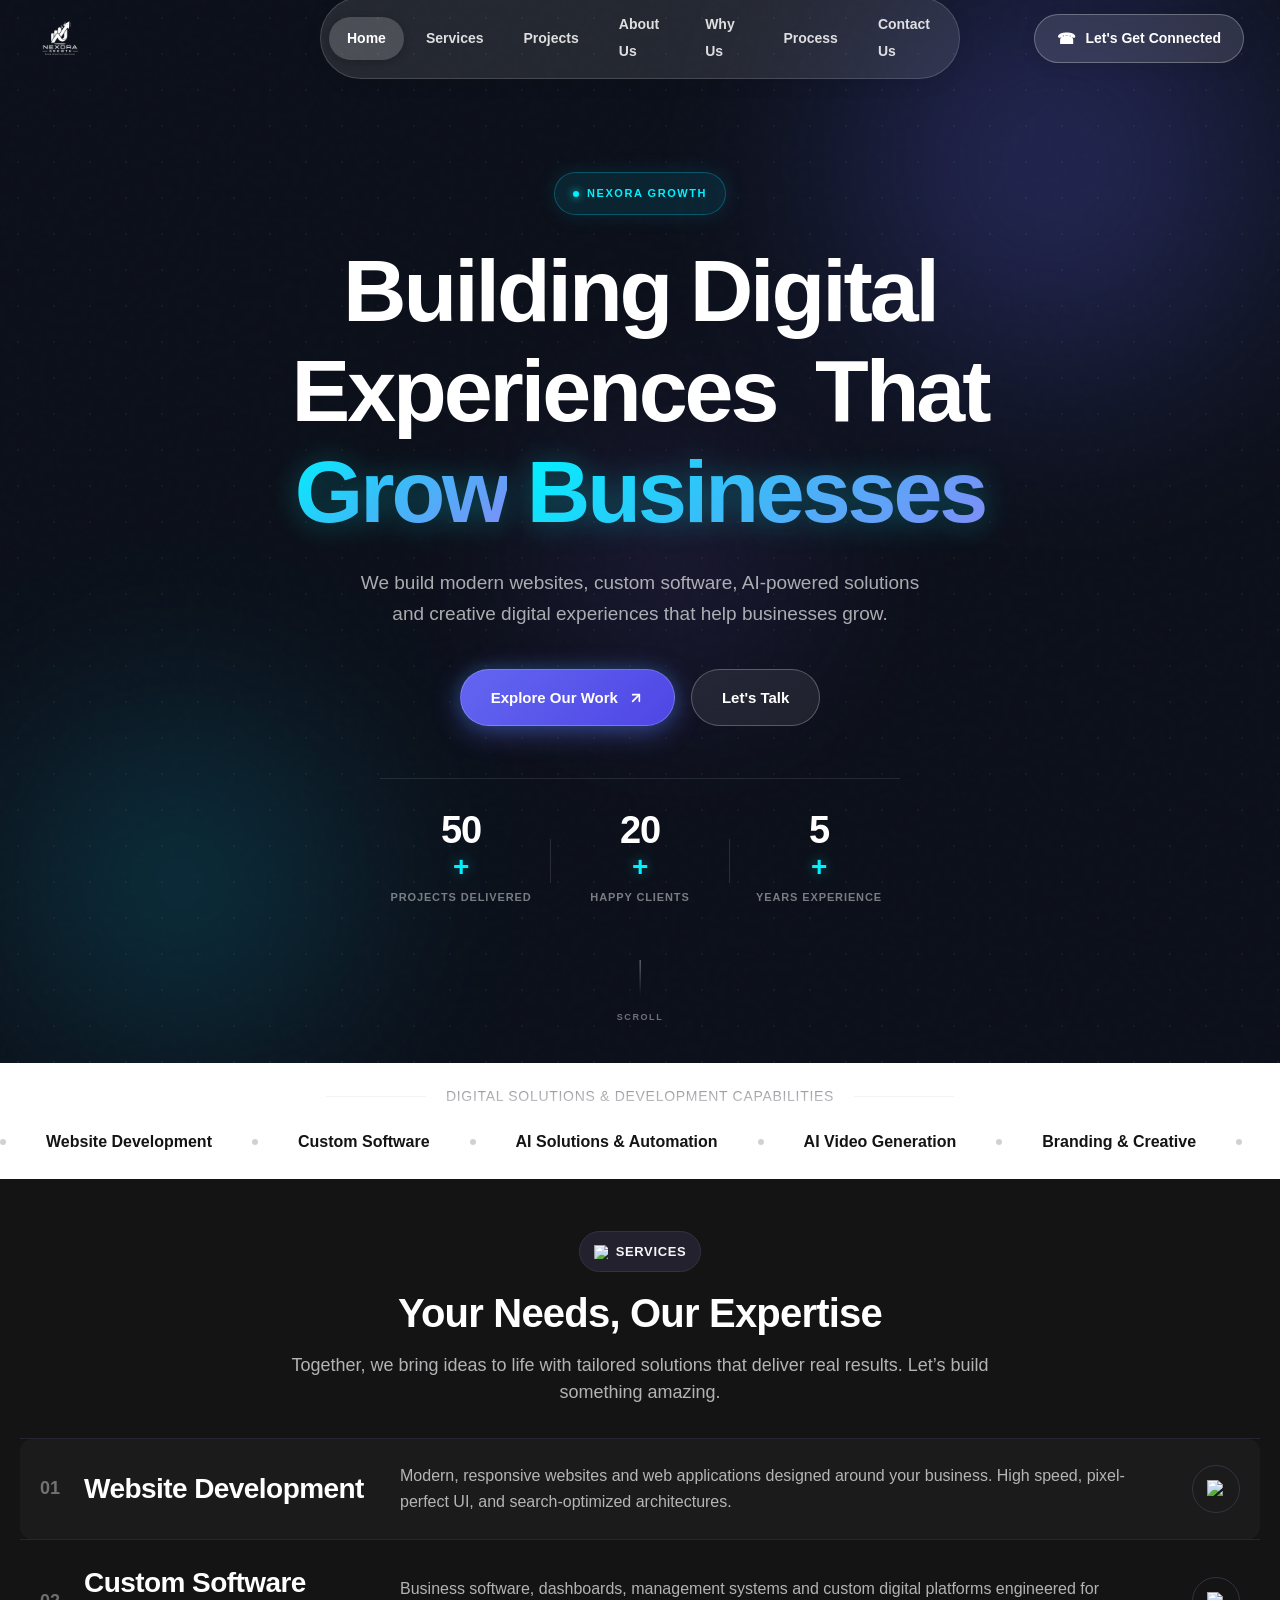
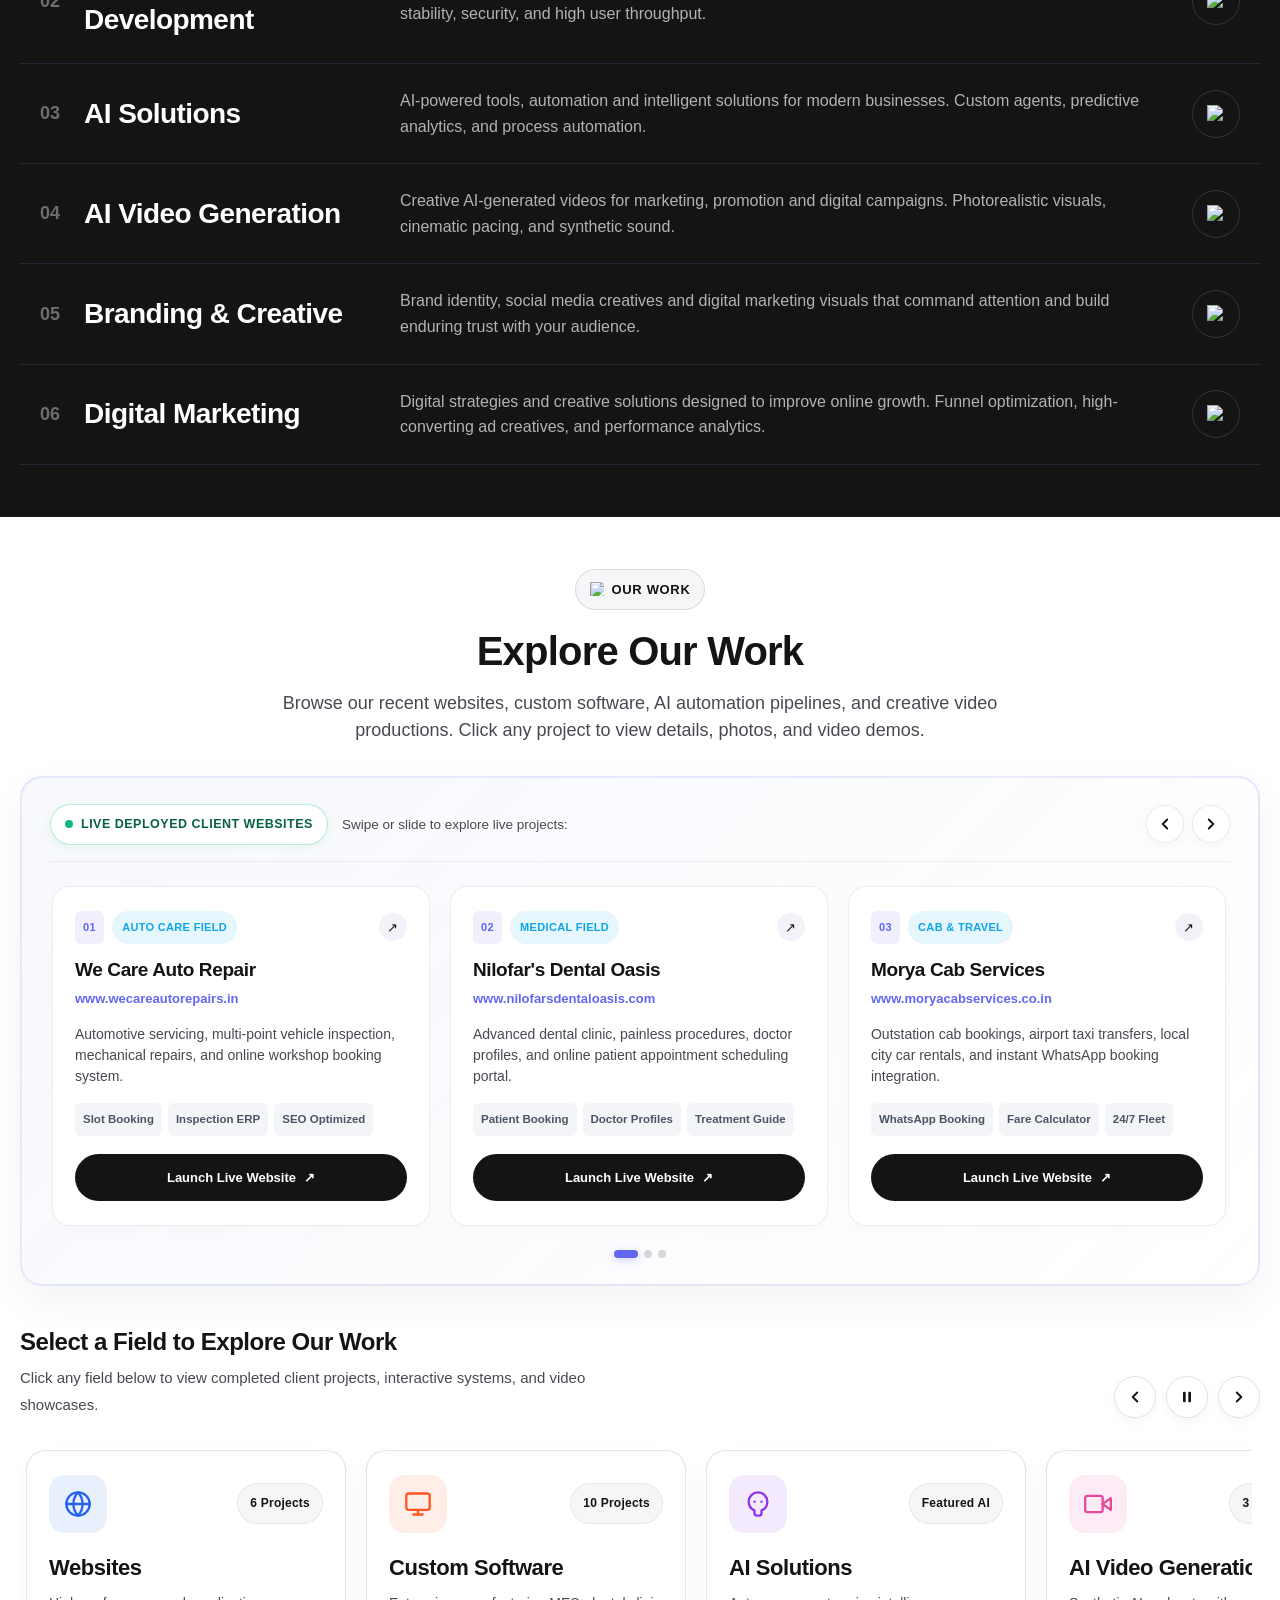
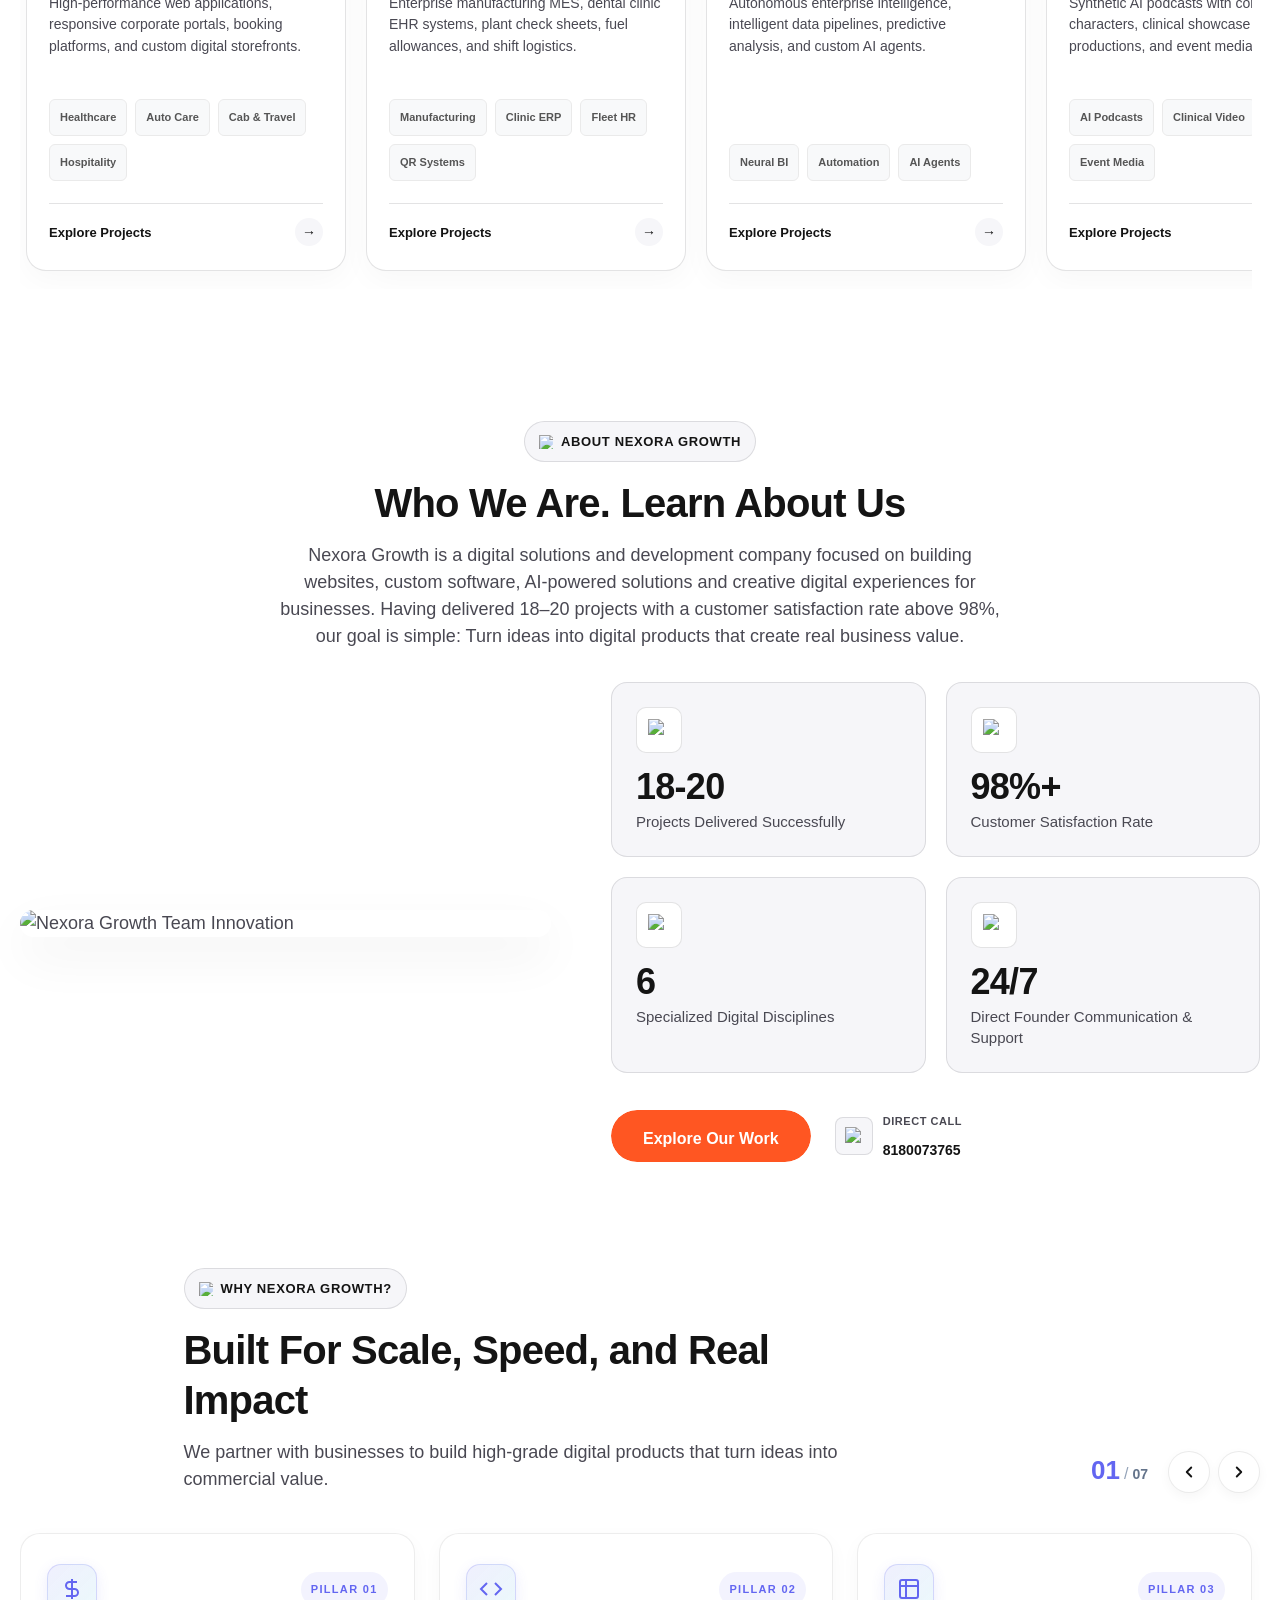
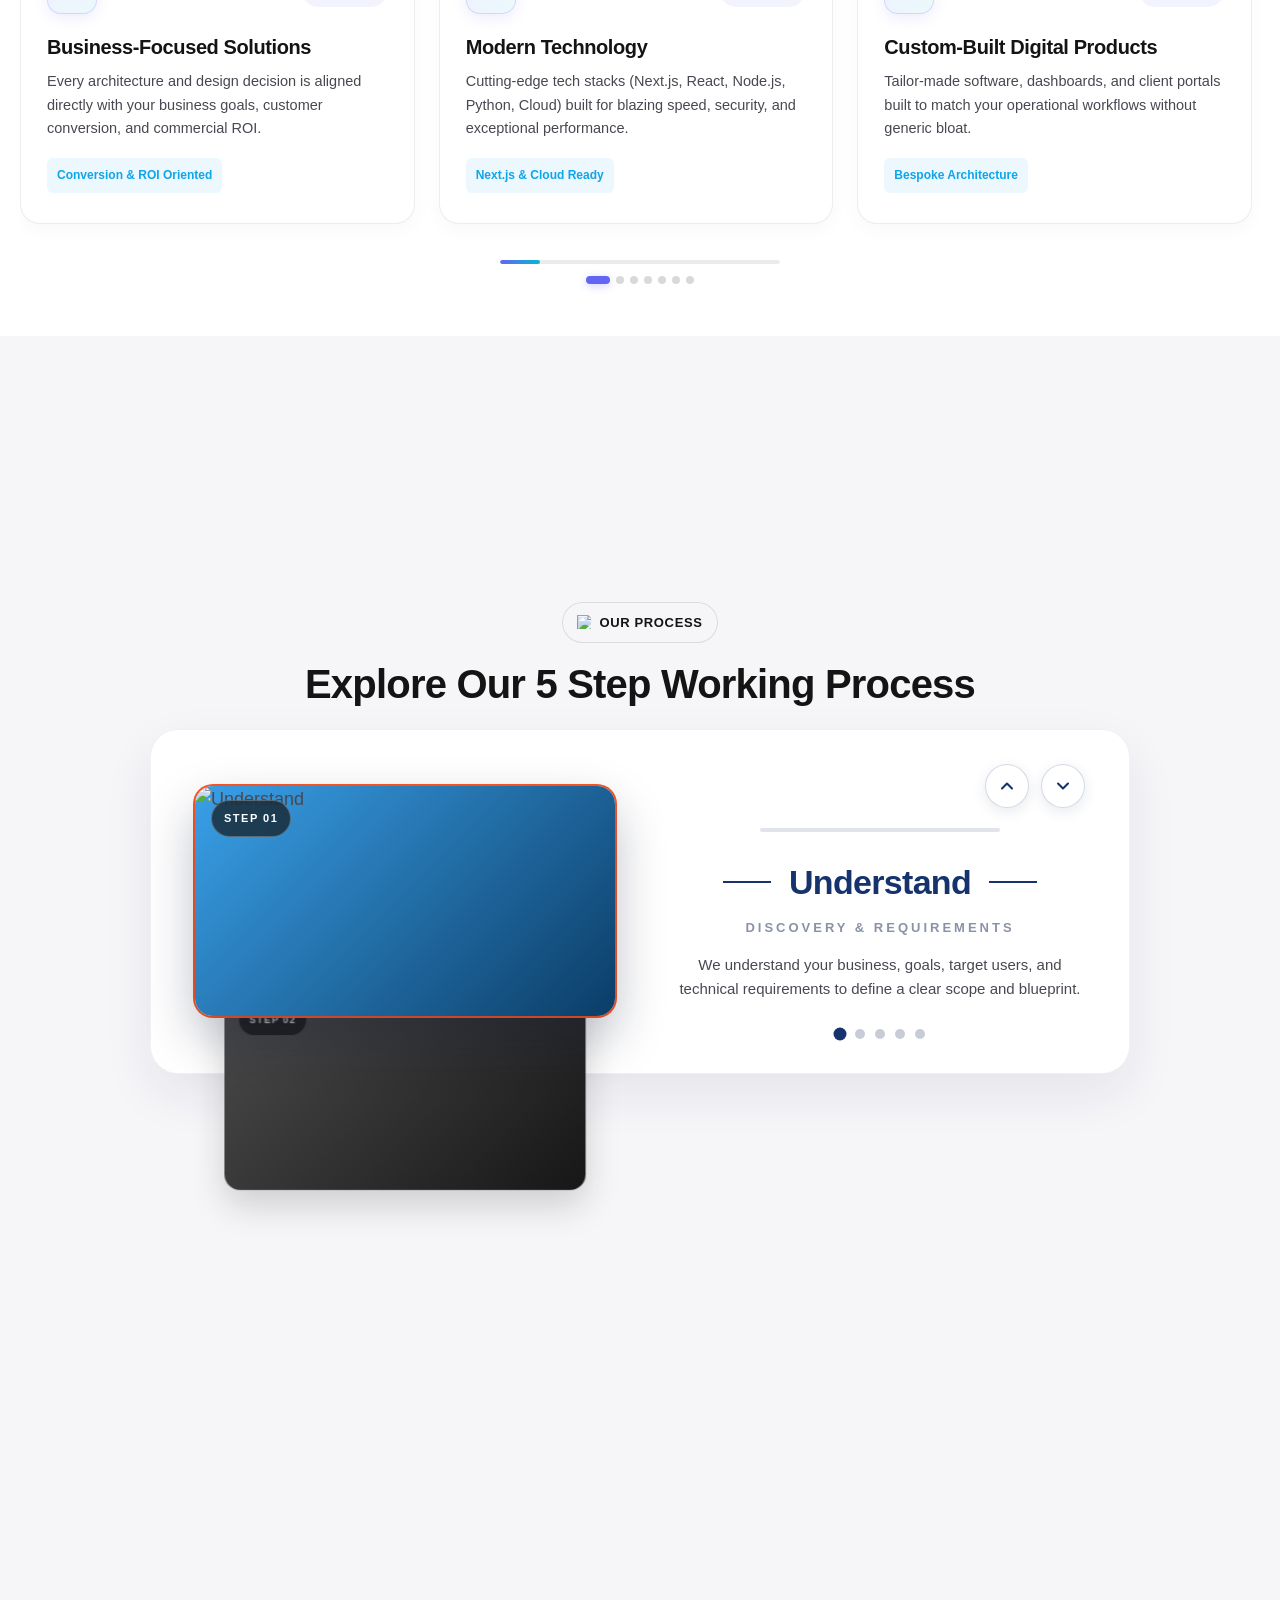
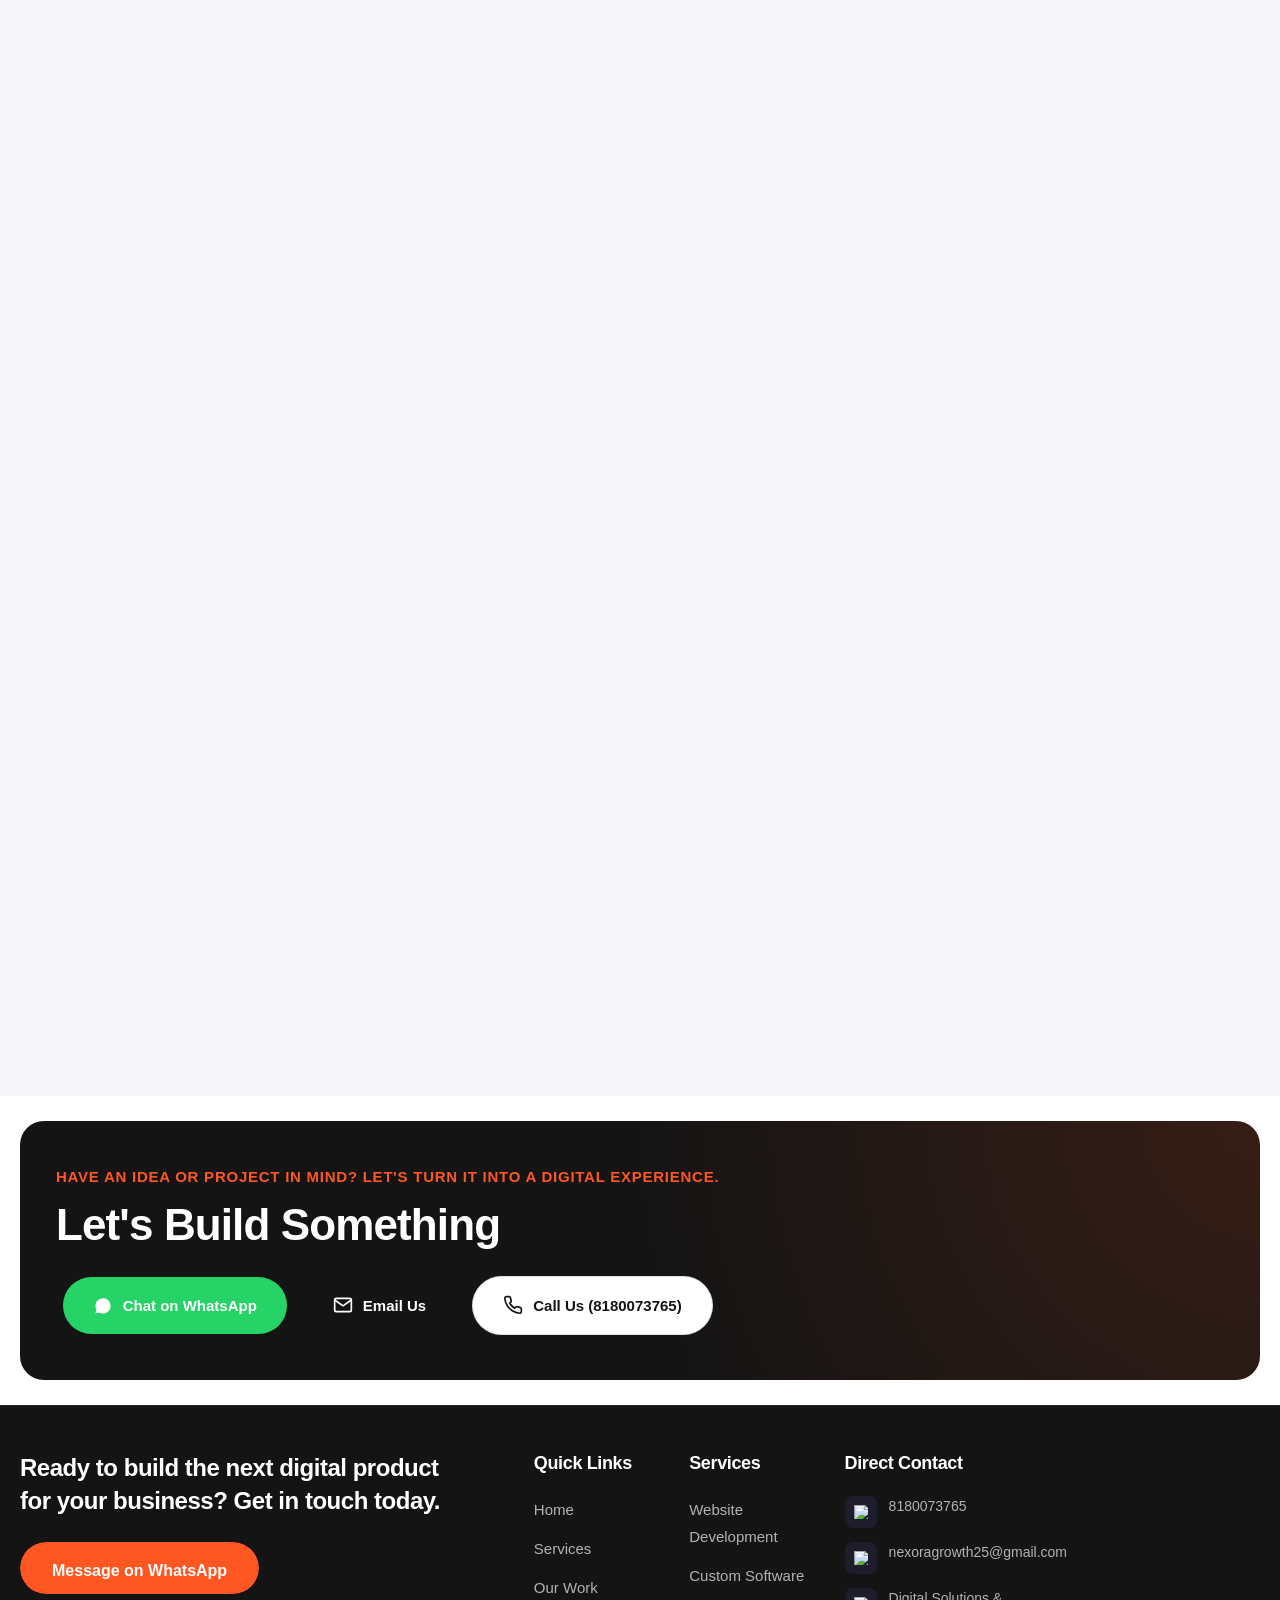
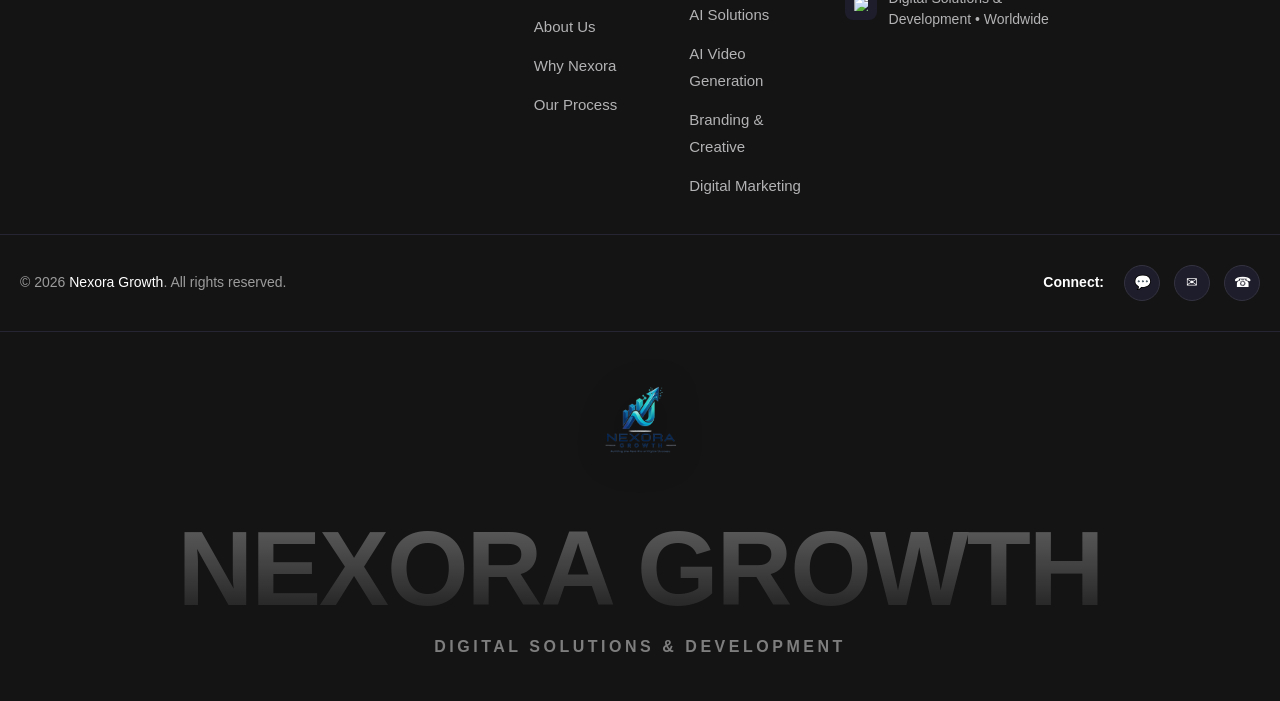
==== commit 0df5a138: "Redesign: Electric Indigo/Cyan hero palette + convert Live Sites, Projects, and Why Us into horizont" ====
--- a/index.html
+++ b/index.html
@@ -349,61 +349,102 @@
           </p>
         </div>
         
-        <!-- Dedicated Live Client Websites Quick-Access Showcase -->
+        <!-- Dedicated Live Client Websites Quick-Access Showcase (Horizontal Interactive Slider) -->
         <div class="live-sites-showcase-container" id="live-client-websites">
           <div class="live-sites-top-bar">
-            <div class="live-sites-indicator">
-              <span class="live-pulse-dot"></span>
-              <span class="live-indicator-text">Live Deployed Client Websites</span>
-            </div>
-            <div class="live-sites-hint">Click any website below to directly open and experience the live project:</div>
-          </div>
-          <div class="live-sites-grid">
-            <!-- Live Site 1: Auto Care -->
-            <a href="https://www.wecareautorepairs.in" target="_blank" rel="noopener noreferrer" class="live-site-card" aria-label="Visit We Care Auto Repair live website">
-              <div class="live-site-card-header">
-                <span class="live-site-tag">Auto Care Field</span>
-                <span class="live-site-arrow">↗</span>
-              </div>
-              <h3 class="live-site-name">We Care Auto Repair</h3>
-              <div class="live-site-url">www.wecareautorepair.in</div>
-              <p class="live-site-desc">Automotive servicing, vehicle inspection, mechanical repairs, and online workshop slot booking.</p>
-              <div class="live-site-cta">
-                <span>Visit Live Website</span>
-                <span class="live-site-cta-arrow">↗</span>
-              </div>
-            </a>
-
-            <!-- Live Site 2: Medical & Dental -->
-            <a href="https://www.nilofarsdentaloasis.com" target="_blank" rel="noopener noreferrer" class="live-site-card" aria-label="Visit Nilofar's Dental Oasis live website">
-              <div class="live-site-card-header">
-                <span class="live-site-tag">Medical Field</span>
-                <span class="live-site-arrow">↗</span>
-              </div>
-              <h3 class="live-site-name">Nilofar's Dental Oasis</h3>
-              <div class="live-site-url">www.nilofarsdentaloasis.com</div>
-              <p class="live-site-desc">Advanced dental clinic, painless procedures, doctor profiles, and online patient appointment scheduling.</p>
-              <div class="live-site-cta">
-                <span>Visit Live Website</span>
-                <span class="live-site-cta-arrow">↗</span>
-              </div>
-            </a>
-
-            <!-- Live Site 3: Cab Services -->
-            <a href="https://www.moryacabservices.co.in" target="_blank" rel="noopener noreferrer" class="live-site-card" aria-label="Visit Morya Cab Services live website">
-              <div class="live-site-card-header">
-                <span class="live-site-tag">Cab &amp; Travel</span>
-                <span class="live-site-arrow">↗</span>
-              </div>
-              <h3 class="live-site-name">Morya Cab Services</h3>
-              <div class="live-site-url">www.moryacabservices.co.in</div>
-              <p class="live-site-desc">Outstation cab bookings, airport taxi transfers, local city car rentals, and instant WhatsApp booking.</p>
-              <div class="live-site-cta">
-                <span>Visit Live Website</span>
-                <span class="live-site-cta-arrow">↗</span>
-              </div>
-            </a>
-          </div>
+            <div class="live-sites-indicator-wrap">
+              <div class="live-sites-indicator">
+                <span class="live-pulse-dot"></span>
+                <span class="live-indicator-text">Live Deployed Client Websites</span>
+              </div>
+              <span class="live-sites-hint">Swipe or slide to explore live projects:</span>
+            </div>
+            <!-- Slider Controls -->
+            <div class="live-sites-controls">
+              <button class="live-slider-btn" id="liveSitesPrev" type="button" aria-label="Previous live site">
+                <svg width="18" height="18" viewBox="0 0 24 24" fill="none" stroke="currentColor" stroke-width="2.5" stroke-linecap="round" stroke-linejoin="round"><path d="M15 18l-6-6 6-6"/></svg>
+              </button>
+              <button class="live-slider-btn" id="liveSitesNext" type="button" aria-label="Next live site">
+                <svg width="18" height="18" viewBox="0 0 24 24" fill="none" stroke="currentColor" stroke-width="2.5" stroke-linecap="round" stroke-linejoin="round"><path d="M9 18l6-6-6-6"/></svg>
+              </button>
+            </div>
+          </div>
+
+          <div class="live-sites-slider-wrap">
+            <div class="live-sites-track" id="liveSitesTrack">
+              <!-- Live Site 1: Auto Care -->
+              <a href="https://www.wecareautorepairs.in" target="_blank" rel="noopener noreferrer" class="live-site-card" aria-label="Visit We Care Auto Repair live website">
+                <div class="live-site-card-header">
+                  <div class="live-site-badge-group">
+                    <span class="live-site-num">01</span>
+                    <span class="live-site-tag">Auto Care Field</span>
+                  </div>
+                  <span class="live-site-arrow">↗</span>
+                </div>
+                <h3 class="live-site-name">We Care Auto Repair</h3>
+                <div class="live-site-url">www.wecareautorepairs.in</div>
+                <p class="live-site-desc">Automotive servicing, multi-point vehicle inspection, mechanical repairs, and online workshop booking system.</p>
+                <div class="live-site-features">
+                  <span>Slot Booking</span>
+                  <span>Inspection ERP</span>
+                  <span>SEO Optimized</span>
+                </div>
+                <div class="live-site-cta">
+                  <span>Launch Live Website</span>
+                  <span class="live-site-cta-arrow">↗</span>
+                </div>
+              </a>
+
+              <!-- Live Site 2: Medical & Dental -->
+              <a href="https://www.nilofarsdentaloasis.com" target="_blank" rel="noopener noreferrer" class="live-site-card" aria-label="Visit Nilofar's Dental Oasis live website">
+                <div class="live-site-card-header">
+                  <div class="live-site-badge-group">
+                    <span class="live-site-num">02</span>
+                    <span class="live-site-tag">Medical Field</span>
+                  </div>
+                  <span class="live-site-arrow">↗</span>
+                </div>
+                <h3 class="live-site-name">Nilofar's Dental Oasis</h3>
+                <div class="live-site-url">www.nilofarsdentaloasis.com</div>
+                <p class="live-site-desc">Advanced dental clinic, painless procedures, doctor profiles, and online patient appointment scheduling portal.</p>
+                <div class="live-site-features">
+                  <span>Patient Booking</span>
+                  <span>Doctor Profiles</span>
+                  <span>Treatment Guide</span>
+                </div>
+                <div class="live-site-cta">
+                  <span>Launch Live Website</span>
+                  <span class="live-site-cta-arrow">↗</span>
+                </div>
+              </a>
+
+              <!-- Live Site 3: Cab Services -->
+              <a href="https://www.moryacabservices.co.in" target="_blank" rel="noopener noreferrer" class="live-site-card" aria-label="Visit Morya Cab Services live website">
+                <div class="live-site-card-header">
+                  <div class="live-site-badge-group">
+                    <span class="live-site-num">03</span>
+                    <span class="live-site-tag">Cab &amp; Travel</span>
+                  </div>
+                  <span class="live-site-arrow">↗</span>
+                </div>
+                <h3 class="live-site-name">Morya Cab Services</h3>
+                <div class="live-site-url">www.moryacabservices.co.in</div>
+                <p class="live-site-desc">Outstation cab bookings, airport taxi transfers, local city car rentals, and instant WhatsApp booking integration.</p>
+                <div class="live-site-features">
+                  <span>WhatsApp Booking</span>
+                  <span>Fare Calculator</span>
+                  <span>24/7 Fleet</span>
+                </div>
+                <div class="live-site-cta">
+                  <span>Launch Live Website</span>
+                  <span class="live-site-cta-arrow">↗</span>
+                </div>
+              </a>
+            </div>
+          </div>
+
+          <!-- Pagination dots -->
+          <div class="live-sites-dots" id="liveSitesDots"></div>
         </div>
 
         <!-- 6 Core Category Fields Section -->
@@ -618,9 +659,17 @@
             </div>
           </div>
 
-          <!-- Centralized Data-Driven Projects Grid -->
-          <div class="portfolio-grid" id="portfolio-projects-grid">
-            <!-- Populated dynamically via js/main.js from js/projects-data.js -->
+          <!-- Centralized Data-Driven Projects Slider (Horizontal Track) -->
+          <div class="portfolio-slider-wrap">
+            <button class="portfolio-slider-btn portfolio-slider-btn--prev" id="portfolioSliderPrev" type="button" aria-label="Previous project">
+              <svg width="18" height="18" viewBox="0 0 24 24" fill="none" stroke="currentColor" stroke-width="2.5" stroke-linecap="round" stroke-linejoin="round"><path d="M15 18l-6-6 6-6"/></svg>
+            </button>
+            <div class="portfolio-grid portfolio-slider-track" id="portfolio-projects-grid">
+              <!-- Populated dynamically via js/main.js from js/projects-data.js -->
+            </div>
+            <button class="portfolio-slider-btn portfolio-slider-btn--next" id="portfolioSliderNext" type="button" aria-label="Next project">
+              <svg width="18" height="18" viewBox="0 0 24 24" fill="none" stroke="currentColor" stroke-width="2.5" stroke-linecap="round" stroke-linejoin="round"><path d="M9 18l6-6-6-6"/></svg>
+            </button>
           </div>
         </div>
       </div>
@@ -722,86 +771,141 @@
       </div>
     </section>
 
-    <!-- Why Nexora Growth Section - Flow Step 5 -->
+    <!-- Why Nexora Growth Section - Flow Step 5 (Horizontal Interactive Carousel) -->
     <section class="section why-us" id="why-us">
       <div class="container">
-        <div class="section-title-wrapper">
-          <div class="section-subtitle-wrap">
-            <div class="section-subtitle-single">
-              <img src="https://cdn.prod.website-files.com/6877e02f5387b6bdd6d338ec/687810aa5293f9e8c955c26a_Section%20Subtitle%20Icon.svg" alt="Why Us Icon" class="section-subtitle-icon">
-              <span class="section-subtitle">Why Nexora Growth?</span>
-            </div>
-          </div>
-          <h2 class="section-title">Built For Scale, Speed, and Real Impact</h2>
-          <p class="section-description">
-            We partner with businesses to build high-grade digital products that turn ideas into commercial value.
-          </p>
-        </div>
-
-        <div class="why-us-grid">
-          <!-- Pillar 1 -->
-          <div class="why-us-card">
-            <div class="why-us-icon-wrap">
-              <svg width="24" height="24" viewBox="0 0 24 24" fill="none" stroke="currentColor" stroke-width="2"><path d="M12 2v20M17 5H9.5a3.5 3.5 0 0 0 0 7h5a3.5 3.5 0 0 1 0 7H6"/></svg>
-            </div>
-            <h3 class="why-us-card-title">Business-Focused Solutions</h3>
-            <p class="why-us-card-desc">Every architecture and design decision is aligned directly with your business goals, customer conversion, and commercial ROI.</p>
-          </div>
-
-          <!-- Pillar 2 -->
-          <div class="why-us-card">
-            <div class="why-us-icon-wrap">
-              <svg width="24" height="24" viewBox="0 0 24 24" fill="none" stroke="currentColor" stroke-width="2"><polyline points="16 18 22 12 16 6"/><polyline points="8 6 2 12 8 18"/></svg>
-            </div>
-            <h3 class="why-us-card-title">Modern Technology</h3>
-            <p class="why-us-card-desc">Cutting-edge tech stacks (Next.js, React, Node.js, Python, Cloud) built for blazing speed, security, and exceptional performance.</p>
-          </div>
-
-          <!-- Pillar 3 -->
-          <div class="why-us-card">
-            <div class="why-us-icon-wrap">
-              <svg width="24" height="24" viewBox="0 0 24 24" fill="none" stroke="currentColor" stroke-width="2"><rect x="3" y="3" width="18" height="18" rx="2"/><path d="M9 3v18M3 9h18"/></svg>
-            </div>
-            <h3 class="why-us-card-title">Custom-Built Digital Products</h3>
-            <p class="why-us-card-desc">Tailor-made software, dashboards, and client portals built to match your operational workflows without generic bloat.</p>
-          </div>
-
-          <!-- Pillar 4 -->
-          <div class="why-us-card">
-            <div class="why-us-icon-wrap">
-              <svg width="24" height="24" viewBox="0 0 24 24" fill="none" stroke="currentColor" stroke-width="2"><circle cx="12" cy="12" r="10"/><path d="M12 16v-4M12 8h.01"/></svg>
-            </div>
-            <h3 class="why-us-card-title">AI-Powered Solutions</h3>
-            <p class="why-us-card-desc">Practical AI integrations, automated workflows, and generative video systems that save hours of manual labor every week.</p>
-          </div>
-
-          <!-- Pillar 5 -->
-          <div class="why-us-card">
-            <div class="why-us-icon-wrap">
-              <svg width="24" height="24" viewBox="0 0 24 24" fill="none" stroke="currentColor" stroke-width="2"><path d="M12 2l3.09 6.26L22 9.27l-5 4.87 1.18 6.88L12 17.77l-6.18 3.25L7 14.14 2 9.27l6.91-1.01L12 2z"/></svg>
-            </div>
-            <h3 class="why-us-card-title">Creative Execution</h3>
-            <p class="why-us-card-desc">Intuitive UI/UX design, striking branding, and cinematic marketing visuals that set your business apart from competitors.</p>
-          </div>
-
-          <!-- Pillar 6 -->
-          <div class="why-us-card">
-            <div class="why-us-icon-wrap">
-              <svg width="24" height="24" viewBox="0 0 24 24" fill="none" stroke="currentColor" stroke-width="2"><path d="M3 3v18h18"/><path d="m19 9-5 5-4-4-3 3"/></svg>
-            </div>
-            <h3 class="why-us-card-title">Scalable Development</h3>
-            <p class="why-us-card-desc">Engineered for clean expansion. As your customer base grows, your infrastructure scales without friction or downtime.</p>
-          </div>
-
-          <!-- Pillar 7 -->
-          <div class="why-us-card">
-            <div class="why-us-icon-wrap">
-              <svg width="24" height="24" viewBox="0 0 24 24" fill="none" stroke="currentColor" stroke-width="2"><path d="M22 11.08V12a10 10 0 1 1-5.93-9.14"/><polyline points="22 4 12 14.01 9 11.01"/></svg>
-            </div>
-            <h3 class="why-us-card-title">Long-Term Support</h3>
-            <p class="why-us-card-desc">We don't vanish after launch. We provide ongoing maintenance, feature upgrades, and technical advisory to keep you ahead.</p>
-          </div>
-        </div>
+        <div class="why-us-header-row">
+          <div class="section-title-wrapper why-us-title-wrapper">
+            <div class="section-subtitle-wrap">
+              <div class="section-subtitle-single">
+                <img src="https://cdn.prod.website-files.com/6877e02f5387b6bdd6d338ec/687810aa5293f9e8c955c26a_Section%20Subtitle%20Icon.svg" alt="Why Us Icon" class="section-subtitle-icon">
+                <span class="section-subtitle">Why Nexora Growth?</span>
+              </div>
+            </div>
+            <h2 class="section-title">Built For Scale, Speed, and Real Impact</h2>
+            <p class="section-description">
+              We partner with businesses to build high-grade digital products that turn ideas into commercial value.
+            </p>
+          </div>
+
+          <!-- Carousel Controls & Step Tracker -->
+          <div class="why-us-controls-wrap">
+            <div class="why-us-counter">
+              <span class="why-us-counter-current" id="whyUsCounterCurrent">01</span>
+              <span class="why-us-counter-divider">/</span>
+              <span class="why-us-counter-total">07</span>
+            </div>
+            <div class="why-us-buttons">
+              <button class="why-us-btn" id="whyUsPrev" type="button" aria-label="Previous pillar">
+                <svg width="18" height="18" viewBox="0 0 24 24" fill="none" stroke="currentColor" stroke-width="2.5" stroke-linecap="round" stroke-linejoin="round"><path d="M15 18l-6-6 6-6"/></svg>
+              </button>
+              <button class="why-us-btn" id="whyUsNext" type="button" aria-label="Next pillar">
+                <svg width="18" height="18" viewBox="0 0 24 24" fill="none" stroke="currentColor" stroke-width="2.5" stroke-linecap="round" stroke-linejoin="round"><path d="M9 18l6-6-6-6"/></svg>
+              </button>
+            </div>
+          </div>
+        </div>
+
+        <div class="why-us-slider-wrap">
+          <div class="why-us-slider-track" id="whyUsTrack">
+            <!-- Pillar 1 -->
+            <div class="why-us-card active" data-index="0">
+              <div class="why-us-card-top">
+                <div class="why-us-icon-wrap">
+                  <svg width="24" height="24" viewBox="0 0 24 24" fill="none" stroke="currentColor" stroke-width="2"><path d="M12 2v20M17 5H9.5a3.5 3.5 0 0 0 0 7h5a3.5 3.5 0 0 1 0 7H6"/></svg>
+                </div>
+                <span class="why-us-step">PILLAR 01</span>
+              </div>
+              <h3 class="why-us-card-title">Business-Focused Solutions</h3>
+              <p class="why-us-card-desc">Every architecture and design decision is aligned directly with your business goals, customer conversion, and commercial ROI.</p>
+              <div class="why-us-card-tag">Conversion &amp; ROI Oriented</div>
+            </div>
+
+            <!-- Pillar 2 -->
+            <div class="why-us-card" data-index="1">
+              <div class="why-us-card-top">
+                <div class="why-us-icon-wrap">
+                  <svg width="24" height="24" viewBox="0 0 24 24" fill="none" stroke="currentColor" stroke-width="2"><polyline points="16 18 22 12 16 6"/><polyline points="8 6 2 12 8 18"/></svg>
+                </div>
+                <span class="why-us-step">PILLAR 02</span>
+              </div>
+              <h3 class="why-us-card-title">Modern Technology</h3>
+              <p class="why-us-card-desc">Cutting-edge tech stacks (Next.js, React, Node.js, Python, Cloud) built for blazing speed, security, and exceptional performance.</p>
+              <div class="why-us-card-tag">Next.js &amp; Cloud Ready</div>
+            </div>
+
+            <!-- Pillar 3 -->
+            <div class="why-us-card" data-index="2">
+              <div class="why-us-card-top">
+                <div class="why-us-icon-wrap">
+                  <svg width="24" height="24" viewBox="0 0 24 24" fill="none" stroke="currentColor" stroke-width="2"><rect x="3" y="3" width="18" height="18" rx="2"/><path d="M9 3v18M3 9h18"/></svg>
+                </div>
+                <span class="why-us-step">PILLAR 03</span>
+              </div>
+              <h3 class="why-us-card-title">Custom-Built Digital Products</h3>
+              <p class="why-us-card-desc">Tailor-made software, dashboards, and client portals built to match your operational workflows without generic bloat.</p>
+              <div class="why-us-card-tag">Bespoke Architecture</div>
+            </div>
+
+            <!-- Pillar 4 -->
+            <div class="why-us-card" data-index="3">
+              <div class="why-us-card-top">
+                <div class="why-us-icon-wrap">
+                  <svg width="24" height="24" viewBox="0 0 24 24" fill="none" stroke="currentColor" stroke-width="2"><circle cx="12" cy="12" r="10"/><path d="M12 16v-4M12 8h.01"/></svg>
+                </div>
+                <span class="why-us-step">PILLAR 04</span>
+              </div>
+              <h3 class="why-us-card-title">AI-Powered Solutions</h3>
+              <p class="why-us-card-desc">Practical AI integrations, automated workflows, and generative video systems that save hours of manual labor every week.</p>
+              <div class="why-us-card-tag">Hours of Labor Saved</div>
+            </div>
+
+            <!-- Pillar 5 -->
+            <div class="why-us-card" data-index="4">
+              <div class="why-us-card-top">
+                <div class="why-us-icon-wrap">
+                  <svg width="24" height="24" viewBox="0 0 24 24" fill="none" stroke="currentColor" stroke-width="2"><path d="M12 2l3.09 6.26L22 9.27l-5 4.87 1.18 6.88L12 17.77l-6.18 3.25L7 14.14 2 9.27l6.91-1.01L12 2z"/></svg>
+                </div>
+                <span class="why-us-step">PILLAR 05</span>
+              </div>
+              <h3 class="why-us-card-title">Creative Execution</h3>
+              <p class="why-us-card-desc">Intuitive UI/UX design, striking branding, and cinematic marketing visuals that set your business apart from competitors.</p>
+              <div class="why-us-card-tag">High Visual Authority</div>
+            </div>
+
+            <!-- Pillar 6 -->
+            <div class="why-us-card" data-index="5">
+              <div class="why-us-card-top">
+                <div class="why-us-icon-wrap">
+                  <svg width="24" height="24" viewBox="0 0 24 24" fill="none" stroke="currentColor" stroke-width="2"><path d="M3 3v18h18"/><path d="m19 9-5 5-4-4-3 3"/></svg>
+                </div>
+                <span class="why-us-step">PILLAR 06</span>
+              </div>
+              <h3 class="why-us-card-title">Scalable Development</h3>
+              <p class="why-us-card-desc">Engineered for clean expansion. As your customer base grows, your infrastructure scales without friction or downtime.</p>
+              <div class="why-us-card-tag">Zero Bottlenecks</div>
+            </div>
+
+            <!-- Pillar 7 -->
+            <div class="why-us-card" data-index="6">
+              <div class="why-us-card-top">
+                <div class="why-us-icon-wrap">
+                  <svg width="24" height="24" viewBox="0 0 24 24" fill="none" stroke="currentColor" stroke-width="2"><path d="M22 11.08V12a10 10 0 1 1-5.93-9.14"/><polyline points="22 4 12 14.01 9 11.01"/></svg>
+                </div>
+                <span class="why-us-step">PILLAR 07</span>
+              </div>
+              <h3 class="why-us-card-title">Long-Term Support</h3>
+              <p class="why-us-card-desc">We don't vanish after launch. We provide ongoing maintenance, feature upgrades, and technical advisory to keep you ahead.</p>
+              <div class="why-us-card-tag">Dedicated Partnership</div>
+            </div>
+          </div>
+        </div>
+
+        <!-- Progress bar & dots -->
+        <div class="why-us-progress-bar">
+          <div class="why-us-progress-fill" id="whyUsProgressFill"></div>
+        </div>
+        <div class="why-us-dots" id="whyUsDots"></div>
       </div>
     </section>
 
--- a/css/style.css
+++ b/css/style.css
@@ -370,7 +370,7 @@
   align-items: center;
   justify-content: center;
   overflow: hidden;
-  background-color: #1a1f35;
+  background-color: #0b0f19;
 }
 
 /* ── Background layers ── */
@@ -385,14 +385,14 @@
 .hero-bg-orb {
   position: absolute;
   border-radius: 50%;
-  filter: blur(80px);
-  opacity: 0.55;
+  filter: blur(85px);
+  opacity: 0.6;
 }
 
 .hero-bg-orb--1 {
   width: 650px;
   height: 650px;
-  background: radial-gradient(circle, rgba(255, 86, 34, 0.65) 0%, transparent 70%);
+  background: radial-gradient(circle, rgba(99, 102, 241, 0.58) 0%, transparent 70%);
   top: -160px;
   right: -100px;
   animation: orbFloat1 9s ease-in-out infinite;
@@ -401,18 +401,18 @@
 .hero-bg-orb--2 {
   width: 520px;
   height: 520px;
-  background: radial-gradient(circle, rgba(255, 86, 34, 0.32) 0%, transparent 70%);
+  background: radial-gradient(circle, rgba(6, 182, 212, 0.42) 0%, transparent 70%);
   bottom: -80px;
   left: -80px;
   animation: orbFloat2 12s ease-in-out infinite;
 }
 
 .hero-bg-orb--3 {
-  width: 320px;
-  height: 320px;
-  background: radial-gradient(circle, rgba(120, 60, 255, 0.18) 0%, transparent 70%);
-  top: 40%;
-  left: 40%;
+  width: 380px;
+  height: 380px;
+  background: radial-gradient(circle, rgba(139, 92, 246, 0.32) 0%, transparent 70%);
+  top: 35%;
+  left: 38%;
   animation: orbFloat3 16s ease-in-out infinite;
 }
 
@@ -470,9 +470,9 @@
   display: inline-flex;
   align-items: center;
   gap: 8px;
-  background: rgba(255, 86, 34, 0.12);
-  border: 1px solid rgba(255, 86, 34, 0.35);
-  color: #ff5622;
+  background: rgba(6, 182, 212, 0.12);
+  border: 1px solid rgba(6, 182, 212, 0.35);
+  color: #00f2fe;
   font-size: 11px;
   font-weight: 800;
   letter-spacing: 0.14em;
@@ -483,6 +483,7 @@
   opacity: 0;
   transform: translateY(12px);
   transition: opacity 0.5s ease 0.1s, transform 0.5s ease 0.1s;
+  box-shadow: 0 0 20px rgba(6, 182, 212, 0.15);
 }
 
 .hero-badge.hero-animated {
@@ -494,14 +495,15 @@
   width: 6px;
   height: 6px;
   border-radius: 50%;
-  background: #ff5622;
+  background: #00f2fe;
+  box-shadow: 0 0 8px #00f2fe;
   animation: badgePulse 2s ease-in-out infinite;
   flex-shrink: 0;
 }
 
 @keyframes badgePulse {
   0%, 100% { opacity: 1; transform: scale(1); }
-  50%       { opacity: 0.5; transform: scale(0.7); }
+  50%       { opacity: 0.4; transform: scale(0.7); }
 }
 
 /* ── Headline ── */
@@ -543,7 +545,10 @@
 }
 
 .hero-word--accent {
-  color: #ff5622;
+  background: linear-gradient(135deg, #00f2fe 0%, #38bdf8 45%, #818cf8 100%);
+  -webkit-background-clip: text;
+  -webkit-text-fill-color: transparent;
+  filter: drop-shadow(0 2px 14px rgba(0, 242, 254, 0.3));
   position: relative;
 }
 
@@ -551,7 +556,7 @@
 .hero-subtext {
   font-size: clamp(15px, 2vw, 19px);
   line-height: 1.65;
-  color: rgba(255, 255, 255, 0.62);
+  color: rgba(255, 255, 255, 0.65);
   max-width: 560px;
   margin: 0 auto 40px;
   opacity: 0;
@@ -613,15 +618,16 @@
 .hero-btn:hover::before { left: 120%; }
 
 .hero-btn--primary {
-  background-color: #ff5622;
+  background: linear-gradient(135deg, #6366f1 0%, #4f46e5 100%);
   color: #ffffff;
-  box-shadow: 0 6px 28px rgba(255, 86, 34, 0.42);
+  border: 1px solid rgba(255, 255, 255, 0.2);
+  box-shadow: 0 6px 28px rgba(99, 102, 241, 0.45), 0 0 18px rgba(6, 182, 212, 0.2);
 }
 
 .hero-btn--primary:hover {
-  background-color: #e04818;
+  background: linear-gradient(135deg, #4f46e5 0%, #4338ca 100%);
   transform: translateY(-3px);
-  box-shadow: 0 12px 36px rgba(255, 86, 34, 0.55);
+  box-shadow: 0 12px 36px rgba(99, 102, 241, 0.65), 0 0 24px rgba(6, 182, 212, 0.35);
   color: #ffffff;
 }
 
@@ -681,7 +687,8 @@
 .hero-stat-suffix {
   font-size: clamp(20px, 3vw, 28px);
   font-weight: 900;
-  color: #ff5622;
+  color: #00f2fe;
+  text-shadow: 0 0 14px rgba(0, 242, 254, 0.4);
   letter-spacing: -0.02em;
 }
 
@@ -797,8 +804,9 @@
 }
 
 .navbar.on-dark-hero .navbar-connect-btn:hover {
-  background-color: #ff5622;
-  border-color: #ff5622;
+  background-color: #6366f1;
+  border-color: #6366f1;
+  box-shadow: 0 6px 20px rgba(99, 102, 241, 0.45);
 }
 
 /* Nav links turn white over dark hero */
@@ -2090,41 +2098,49 @@
   line-height: 1.5;
 }
 
-/* --- Live Client Websites Showcase (Direct Click Access) --- */
+/* --- Live Client Websites Showcase (Horizontal Interactive Slider) --- */
 .live-sites-showcase-container {
-  background: linear-gradient(135deg, rgba(246, 246, 249, 0.95) 0%, rgba(255, 255, 255, 0.95) 100%);
-  border: 2px solid var(--_colors-plates---border);
-  border-radius: 20px;
-  padding: 28px 30px;
-  margin-bottom: 35px;
-  box-shadow: 0 16px 40px rgba(0, 0, 0, 0.04);
+  background: linear-gradient(135deg, rgba(246, 248, 252, 0.95) 0%, #ffffff 100%);
+  border: 2px solid rgba(99, 102, 241, 0.14);
+  border-radius: 22px;
+  padding: 26px 28px;
+  margin-bottom: 40px;
+  box-shadow: 0 16px 44px rgba(15, 23, 42, 0.05);
+  position: relative;
+  overflow: hidden;
 }
 
 .live-sites-top-bar {
   display: flex;
   align-items: center;
   justify-content: space-between;
+  gap: 16px;
+  margin-bottom: 20px;
+  padding-bottom: 16px;
+  border-bottom: 1px solid rgba(0, 0, 0, 0.06);
+}
+
+.live-sites-indicator-wrap {
+  display: flex;
+  align-items: center;
+  gap: 14px;
   flex-wrap: wrap;
-  gap: 12px;
-  margin-bottom: 22px;
-  padding-bottom: 16px;
-  border-bottom: 1px solid var(--_colors-plates---border);
 }
 
 .live-sites-indicator {
   display: inline-flex;
   align-items: center;
-  gap: 10px;
+  gap: 8px;
   background: #ffffff;
   padding: 6px 14px;
   border-radius: 100px;
   border: 1px solid rgba(16, 185, 129, 0.3);
-  box-shadow: 0 4px 12px rgba(16, 185, 129, 0.08);
+  box-shadow: 0 2px 8px rgba(16, 185, 129, 0.08);
 }
 
 .live-pulse-dot {
-  width: 9px;
-  height: 9px;
+  width: 8px;
+  height: 8px;
   background-color: #10b981;
   border-radius: 50%;
   display: inline-block;
@@ -2134,12 +2150,12 @@
 
 @keyframes livePulseDot {
   0% { box-shadow: 0 0 0 0 rgba(16, 185, 129, 0.7); }
-  70% { box-shadow: 0 0 0 9px rgba(16, 185, 129, 0); }
+  70% { box-shadow: 0 0 0 8px rgba(16, 185, 129, 0); }
   100% { box-shadow: 0 0 0 0 rgba(16, 185, 129, 0); }
 }
 
 .live-indicator-text {
-  font-size: 13px;
+  font-size: 12.5px;
   font-weight: 700;
   color: #065f46;
   text-transform: uppercase;
@@ -2147,60 +2163,130 @@
 }
 
 .live-sites-hint {
-  font-size: 14px;
+  font-size: 13.5px;
   color: var(--_colors-plates---gray);
-  font-weight: var(--_fonts---font-weight--medium);
-}
-
-.live-sites-grid {
-  display: grid;
-  grid-template-columns: repeat(3, 1fr);
+  font-weight: 500;
+}
+
+/* Slider Controls */
+.live-sites-controls {
+  display: flex;
+  align-items: center;
+  gap: 8px;
+  flex-shrink: 0;
+}
+
+.live-slider-btn {
+  width: 38px;
+  height: 38px;
+  border-radius: 50%;
+  border: 1.5px solid rgba(0, 0, 0, 0.08);
+  background: #ffffff;
+  color: var(--_colors-plates---primary);
+  display: inline-flex;
+  align-items: center;
+  justify-content: center;
+  cursor: pointer;
+  transition: all 0.25s ease;
+  box-shadow: 0 2px 8px rgba(0, 0, 0, 0.04);
+}
+
+.live-slider-btn:hover {
+  background: #6366f1;
+  color: #ffffff;
+  border-color: #6366f1;
+  transform: translateY(-2px);
+  box-shadow: 0 6px 16px rgba(99, 102, 241, 0.3);
+}
+
+.live-slider-btn:active {
+  transform: scale(0.94);
+}
+
+/* Slider Track */
+.live-sites-slider-wrap {
+  position: relative;
+  width: 100%;
+  overflow: hidden;
+}
+
+.live-sites-track {
+  display: flex;
   gap: 20px;
+  overflow-x: auto;
+  scroll-behavior: smooth;
+  scroll-snap-type: x mandatory;
+  -webkit-overflow-scrolling: touch;
+  padding: 4px 2px 14px;
+  scrollbar-width: none;
+}
+
+.live-sites-track::-webkit-scrollbar {
+  display: none;
 }
 
 .live-site-card {
+  flex: 0 0 calc(33.333% - 14px);
+  min-width: 300px;
+  scroll-snap-align: start;
   background: #ffffff;
-  border: 1px solid var(--_colors-plates---border);
-  border-radius: 16px;
-  padding: 22px 20px;
+  border: 1px solid rgba(0, 0, 0, 0.07);
+  border-radius: 18px;
+  padding: 24px 22px;
   display: flex;
   flex-direction: column;
   text-decoration: none;
   color: inherit;
   transition: all 0.3s cubic-bezier(0.2, 0.8, 0.2, 1);
   position: relative;
-  overflow: hidden;
+  box-shadow: 0 4px 16px rgba(0, 0, 0, 0.02);
 }
 
 .live-site-card:hover {
   transform: translateY(-5px);
-  border-color: var(--_colors-plates---secondary);
-  box-shadow: 0 20px 40px rgba(0, 0, 0, 0.08);
+  border-color: rgba(99, 102, 241, 0.4);
+  box-shadow: 0 16px 36px rgba(99, 102, 241, 0.1);
 }
 
 .live-site-card-header {
   display: flex;
   align-items: center;
   justify-content: space-between;
-  margin-bottom: 12px;
+  margin-bottom: 14px;
+}
+
+.live-site-badge-group {
+  display: flex;
+  align-items: center;
+  gap: 8px;
+}
+
+.live-site-num {
+  font-size: 11px;
+  font-weight: 800;
+  color: #6366f1;
+  background: rgba(99, 102, 241, 0.1);
+  padding: 3px 8px;
+  border-radius: 6px;
+  letter-spacing: 0.04em;
 }
 
 .live-site-tag {
   font-size: 11px;
   font-weight: 700;
-  color: var(--_colors-plates---secondary);
-  background: rgba(255, 107, 53, 0.1);
-  padding: 4px 10px;
+  color: #0ea5e9;
+  background: rgba(14, 165, 233, 0.1);
+  padding: 3px 10px;
   border-radius: 100px;
   text-transform: uppercase;
-  letter-spacing: 0.04em;
+  letter-spacing: 0.03em;
 }
 
 .live-site-arrow {
   width: 28px;
   height: 28px;
   border-radius: 50%;
-  background: var(--_colors-plates---light-gray);
+  background: #f1f3f9;
   display: flex;
   align-items: center;
   justify-content: center;
@@ -2210,32 +2296,48 @@
 }
 
 .live-site-card:hover .live-site-arrow {
-  background: var(--_colors-plates---secondary);
+  background: #6366f1;
   color: #ffffff;
   transform: translate(2px, -2px);
 }
 
 .live-site-name {
   font-size: 19px;
-  font-weight: 700;
+  font-weight: 800;
   color: var(--_colors-plates---primary);
-  margin-bottom: 4px;
+  margin-bottom: 3px;
+  line-height: 1.25;
 }
 
 .live-site-url {
   font-size: 13px;
-  color: #2563eb;
+  color: #6366f1;
   font-weight: 600;
-  margin-bottom: 10px;
-  word-break: break-all;
+  margin-bottom: 12px;
 }
 
 .live-site-desc {
   font-size: 14px;
   color: var(--_colors-plates---gray);
-  line-height: 1.45;
+  line-height: 1.5;
+  margin-bottom: 16px;
+  flex-grow: 1;
+}
+
+.live-site-features {
+  display: flex;
+  flex-wrap: wrap;
+  gap: 6px;
   margin-bottom: 18px;
-  flex-grow: 1;
+}
+
+.live-site-features span {
+  font-size: 11.5px;
+  font-weight: 600;
+  background: #f4f5f8;
+  color: #4b5563;
+  padding: 3px 8px;
+  border-radius: 6px;
 }
 
 .live-site-cta {
@@ -2253,12 +2355,12 @@
 }
 
 .live-site-card:hover .live-site-cta {
-  background-color: var(--_colors-plates---secondary);
-  box-shadow: 0 8px 20px rgba(255, 107, 53, 0.3);
+  background: linear-gradient(135deg, #6366f1 0%, #4f46e5 100%);
+  box-shadow: 0 6px 18px rgba(99, 102, 241, 0.35);
 }
 
 .live-site-cta-arrow {
-  font-size: 14px;
+  font-size: 13px;
   transition: transform 0.25s ease;
 }
 
@@ -2266,9 +2368,44 @@
   transform: translate(2px, -2px);
 }
 
+/* Dots */
+.live-sites-dots {
+  display: flex;
+  align-items: center;
+  justify-content: center;
+  gap: 6px;
+  margin-top: 10px;
+}
+
+.live-dot {
+  width: 8px;
+  height: 8px;
+  border-radius: 100px;
+  background: rgba(0, 0, 0, 0.15);
+  border: none;
+  cursor: pointer;
+  padding: 0;
+  transition: all 0.3s ease;
+}
+
+.live-dot.active {
+  width: 24px;
+  background: #6366f1;
+  box-shadow: 0 2px 8px rgba(99, 102, 241, 0.3);
+}
+
 @media screen and (max-width: 991px) {
-  .live-sites-grid {
-    grid-template-columns: 1fr;
+  .live-site-card {
+    flex: 0 0 320px;
+    min-width: 320px;
+  }
+}
+
+@media screen and (max-width: 480px) {
+  .live-site-card {
+    flex: 0 0 85vw;
+    min-width: 270px;
+    padding: 20px 18px;
   }
 }
 
@@ -2715,10 +2852,10 @@
 }
 
 .portfolio-filter-btn.active {
-  background: var(--_colors-plates---secondary, #ff5622);
+  background: #6366f1;
   color: #ffffff;
-  border-color: var(--_colors-plates---secondary, #ff5622);
-  box-shadow: 0 4px 12px rgba(255, 86, 34, 0.25);
+  border-color: #6366f1;
+  box-shadow: 0 4px 14px rgba(99, 102, 241, 0.35);
 }
 
 @media (max-width: 991px) {
@@ -2761,10 +2898,85 @@
   }
 }
 
-.portfolio-grid {
-  display: grid;
-  grid-template-columns: repeat(2, 1fr);
-  gap: 30px;
+/* --- Active Category Horizontal Projects Slider --- */
+.portfolio-slider-wrap {
+  position: relative;
+  width: 100%;
+  margin-top: 10px;
+}
+
+.portfolio-slider-track {
+  display: flex !important;
+  gap: 24px !important;
+  overflow-x: auto !important;
+  scroll-behavior: smooth !important;
+  scroll-snap-type: x mandatory !important;
+  -webkit-overflow-scrolling: touch !important;
+  padding: 8px 4px 20px !important;
+  scrollbar-width: none !important;
+}
+
+.portfolio-slider-track::-webkit-scrollbar {
+  display: none !important;
+}
+
+.portfolio-slider-track .portfolio-card-single {
+  flex: 0 0 360px !important;
+  min-width: 360px !important;
+  scroll-snap-align: start !important;
+  margin-bottom: 0 !important;
+}
+
+.portfolio-slider-btn {
+  position: absolute;
+  top: 50%;
+  transform: translateY(-50%);
+  width: 44px;
+  height: 44px;
+  border-radius: 50%;
+  background: #ffffff;
+  border: 1.5px solid rgba(0, 0, 0, 0.09);
+  color: var(--_colors-plates---primary);
+  display: flex;
+  align-items: center;
+  justify-content: center;
+  cursor: pointer;
+  z-index: 15;
+  box-shadow: 0 6px 20px rgba(0, 0, 0, 0.12);
+  transition: all 0.25s ease;
+}
+
+.portfolio-slider-btn:hover {
+  background: #6366f1;
+  color: #ffffff;
+  border-color: #6366f1;
+  transform: translateY(-50%) scale(1.08);
+  box-shadow: 0 8px 24px rgba(99, 102, 241, 0.35);
+}
+
+.portfolio-slider-btn--prev {
+  left: -20px;
+}
+
+.portfolio-slider-btn--next {
+  right: -20px;
+}
+
+@media (max-width: 991px) {
+  .portfolio-slider-btn {
+    display: none;
+  }
+  .portfolio-slider-track .portfolio-card-single {
+    flex: 0 0 320px !important;
+    min-width: 320px !important;
+  }
+}
+
+@media (max-width: 600px) {
+  .portfolio-slider-track .portfolio-card-single {
+    flex: 0 0 86vw !important;
+    min-width: 270px !important;
+  }
 }
 
 /* ---------- Pinned Scroll-Driven Working Process Section (team-carousel.html) ---------- */
@@ -4006,54 +4218,262 @@
   align-items: center;
 }
 
-/* --- Why Nexora Growth Section Styles --- */
-.why-us-grid {
-  display: grid;
-  grid-template-columns: repeat(3, 1fr);
+/* --- Why Nexora Growth Section (Horizontal Interactive Carousel) --- */
+.why-us-header-row {
+  display: flex;
+  align-items: flex-end;
+  justify-content: space-between;
   gap: 24px;
+  margin-bottom: 32px;
+  flex-wrap: wrap;
+}
+
+.why-us-title-wrapper {
+  text-align: left;
+  margin-bottom: 0;
+}
+
+.why-us-title-wrapper .section-subtitle-wrap {
+  justify-content: flex-start;
+}
+
+.why-us-controls-wrap {
+  display: flex;
+  align-items: center;
+  gap: 20px;
+  flex-shrink: 0;
+}
+
+.why-us-counter {
+  display: flex;
+  align-items: baseline;
+  gap: 4px;
+  font-family: var(--_fonts---font-family--primary-font);
+}
+
+.why-us-counter-current {
+  font-size: 26px;
+  font-weight: 900;
+  color: #6366f1;
+}
+
+.why-us-counter-divider {
+  font-size: 16px;
+  color: #94a3b8;
+}
+
+.why-us-counter-total {
+  font-size: 14px;
+  font-weight: 700;
+  color: #64748b;
+}
+
+.why-us-buttons {
+  display: flex;
+  align-items: center;
+  gap: 8px;
+}
+
+.why-us-btn {
+  width: 42px;
+  height: 42px;
+  border-radius: 50%;
+  background: #ffffff;
+  border: 1.5px solid rgba(0, 0, 0, 0.08);
+  color: var(--_colors-plates---primary);
+  display: inline-flex;
+  align-items: center;
+  justify-content: center;
+  cursor: pointer;
+  transition: all 0.25s ease;
+  box-shadow: 0 4px 12px rgba(0, 0, 0, 0.04);
+}
+
+.why-us-btn:hover {
+  background: #6366f1;
+  color: #ffffff;
+  border-color: #6366f1;
+  transform: translateY(-2px);
+  box-shadow: 0 6px 18px rgba(99, 102, 241, 0.3);
+}
+
+.why-us-btn:active {
+  transform: scale(0.95);
+}
+
+/* Slider Track */
+.why-us-slider-wrap {
+  position: relative;
+  width: 100%;
+  overflow: hidden;
+}
+
+.why-us-slider-track {
+  display: flex;
+  gap: 24px;
+  overflow-x: auto;
+  scroll-behavior: smooth;
+  scroll-snap-type: x mandatory;
+  -webkit-overflow-scrolling: touch;
+  padding: 8px 4px 20px;
+  scrollbar-width: none;
+}
+
+.why-us-slider-track::-webkit-scrollbar {
+  display: none;
 }
 
 .why-us-card {
-  background-color: var(--_colors-plates---light-gray);
-  border: 1px solid var(--_colors-plates---border);
-  border-radius: 18px;
-  padding: 28px;
-  transition: transform 0.3s ease, box-shadow 0.3s ease;
+  flex: 0 0 calc(33.333% - 16px);
+  min-width: 320px;
+  scroll-snap-align: start;
+  background: #ffffff;
+  border: 1.5px solid rgba(0, 0, 0, 0.07);
+  border-radius: 20px;
+  padding: 30px 26px;
   display: flex;
   flex-direction: column;
+  transition: all 0.3s cubic-bezier(0.2, 0.8, 0.2, 1);
+  box-shadow: 0 6px 20px rgba(0, 0, 0, 0.03);
+  position: relative;
 }
 
 .why-us-card:hover {
-  transform: translateY(-4px);
-  box-shadow: 0 16px 36px rgba(0, 0, 0, 0.06);
+  transform: translateY(-6px);
+  border-color: rgba(99, 102, 241, 0.35);
+  box-shadow: 0 20px 45px rgba(99, 102, 241, 0.1);
+}
+
+.why-us-card-top {
+  display: flex;
+  align-items: center;
+  justify-content: space-between;
+  margin-bottom: 20px;
 }
 
 .why-us-icon-wrap {
-  width: 48px;
-  height: 48px;
-  border-radius: 12px;
-  background-color: #ffffff;
-  border: 1px solid var(--_colors-plates---border);
-  display: flex;
-  align-items: center;
-  justify-content: center;
-  margin-bottom: 18px;
-  color: var(--_colors-plates---secondary);
-  box-shadow: 0 4px 10px rgba(0, 0, 0, 0.03);
+  width: 50px;
+  height: 50px;
+  border-radius: 14px;
+  background: linear-gradient(135deg, rgba(99, 102, 241, 0.1) 0%, rgba(6, 182, 212, 0.08) 100%);
+  border: 1px solid rgba(99, 102, 241, 0.2);
+  display: flex;
+  align-items: center;
+  justify-content: center;
+  color: #6366f1;
+  box-shadow: 0 4px 14px rgba(99, 102, 241, 0.12);
+  transition: all 0.3s ease;
+}
+
+.why-us-card:hover .why-us-icon-wrap {
+  background: linear-gradient(135deg, #6366f1 0%, #06b6d4 100%);
+  color: #ffffff;
+  transform: scale(1.08) rotate(3deg);
+  box-shadow: 0 8px 24px rgba(99, 102, 241, 0.3);
+}
+
+.why-us-step {
+  font-size: 11px;
+  font-weight: 800;
+  letter-spacing: 0.12em;
+  color: #6366f1;
+  background: rgba(99, 102, 241, 0.08);
+  padding: 4px 10px;
+  border-radius: 100px;
 }
 
 .why-us-card-title {
   font-size: 20px;
-  font-weight: var(--_fonts---font-weight--bold);
+  font-weight: 800;
   color: var(--_colors-plates---primary);
   margin-bottom: 10px;
   line-height: 1.3;
 }
 
 .why-us-card-desc {
-  font-size: 15px;
+  font-size: 14.5px;
   color: var(--_colors-plates---gray);
-  line-height: 1.55;
+  line-height: 1.6;
+  margin-bottom: 18px;
+  flex-grow: 1;
+}
+
+.why-us-card-tag {
+  display: inline-block;
+  font-size: 12px;
+  font-weight: 600;
+  color: #0ea5e9;
+  background: rgba(14, 165, 233, 0.08);
+  padding: 4px 10px;
+  border-radius: 6px;
+  width: fit-content;
+}
+
+/* Progress bar & dots */
+.why-us-progress-bar {
+  width: 100%;
+  max-width: 280px;
+  height: 4px;
+  background: rgba(0, 0, 0, 0.08);
+  border-radius: 4px;
+  margin: 16px auto 12px;
+  overflow: hidden;
+}
+
+.why-us-progress-fill {
+  height: 100%;
+  width: 14.28%;
+  background: linear-gradient(90deg, #6366f1, #06b6d4);
+  border-radius: 4px;
+  transition: width 0.3s ease;
+}
+
+.why-us-dots {
+  display: flex;
+  align-items: center;
+  justify-content: center;
+  gap: 6px;
+}
+
+.why-us-dot {
+  width: 8px;
+  height: 8px;
+  border-radius: 100px;
+  background: rgba(0, 0, 0, 0.15);
+  border: none;
+  cursor: pointer;
+  padding: 0;
+  transition: all 0.3s ease;
+}
+
+.why-us-dot.active {
+  width: 24px;
+  background: #6366f1;
+  box-shadow: 0 2px 8px rgba(99, 102, 241, 0.3);
+}
+
+@media screen and (max-width: 991px) {
+  .why-us-card {
+    flex: 0 0 340px;
+    min-width: 340px;
+  }
+}
+
+@media screen and (max-width: 600px) {
+  .why-us-header-row {
+    flex-direction: column;
+    align-items: flex-start;
+    gap: 16px;
+  }
+  .why-us-controls-wrap {
+    width: 100%;
+    justify-content: space-between;
+  }
+  .why-us-card {
+    flex: 0 0 85vw;
+    min-width: 270px;
+    padding: 24px 20px;
+  }
 }
 
 /* --- Contact Section Action Buttons --- */
@@ -4363,13 +4783,13 @@
 
   /* --- Mobile Header: Same style as Desktop (Logo Left, 3-Item Capsule Pill Right) --- */
   .navbar-full-container {
-    position: relative;
+    position: relative !important;
     display: flex !important;
-    flex-direction: row !important; /* same as desktop: logo left, pill right */
+    flex-direction: row !important;
     justify-content: space-between !important;
     align-items: center !important;
     padding: 12px 16px !important;
-    gap: 8px !important;
+    min-height: 58px !important;
     box-sizing: border-box !important;
   }
 
@@ -4391,15 +4811,18 @@
     display: block !important;
   }
 
-  /* Center/Right Pill Navigation on Mobile */
+  /* Center Pill Navigation on Mobile (Dead Center Aligned) */
   .navbar-center-pill {
-    position: static !important;
-    transform: none !important;
+    position: absolute !important;
+    left: 50% !important;
+    top: 50% !important;
+    transform: translate(-50%, -50%) !important;
     display: flex !important;
     align-items: center !important;
-    justify-content: flex-end !important;
-    margin-left: auto !important;
+    justify-content: center !important;
+    margin: 0 !important;
     z-index: 10 !important;
+    width: auto !important;
   }
 
   .navbar-center-pill .nav-menu,
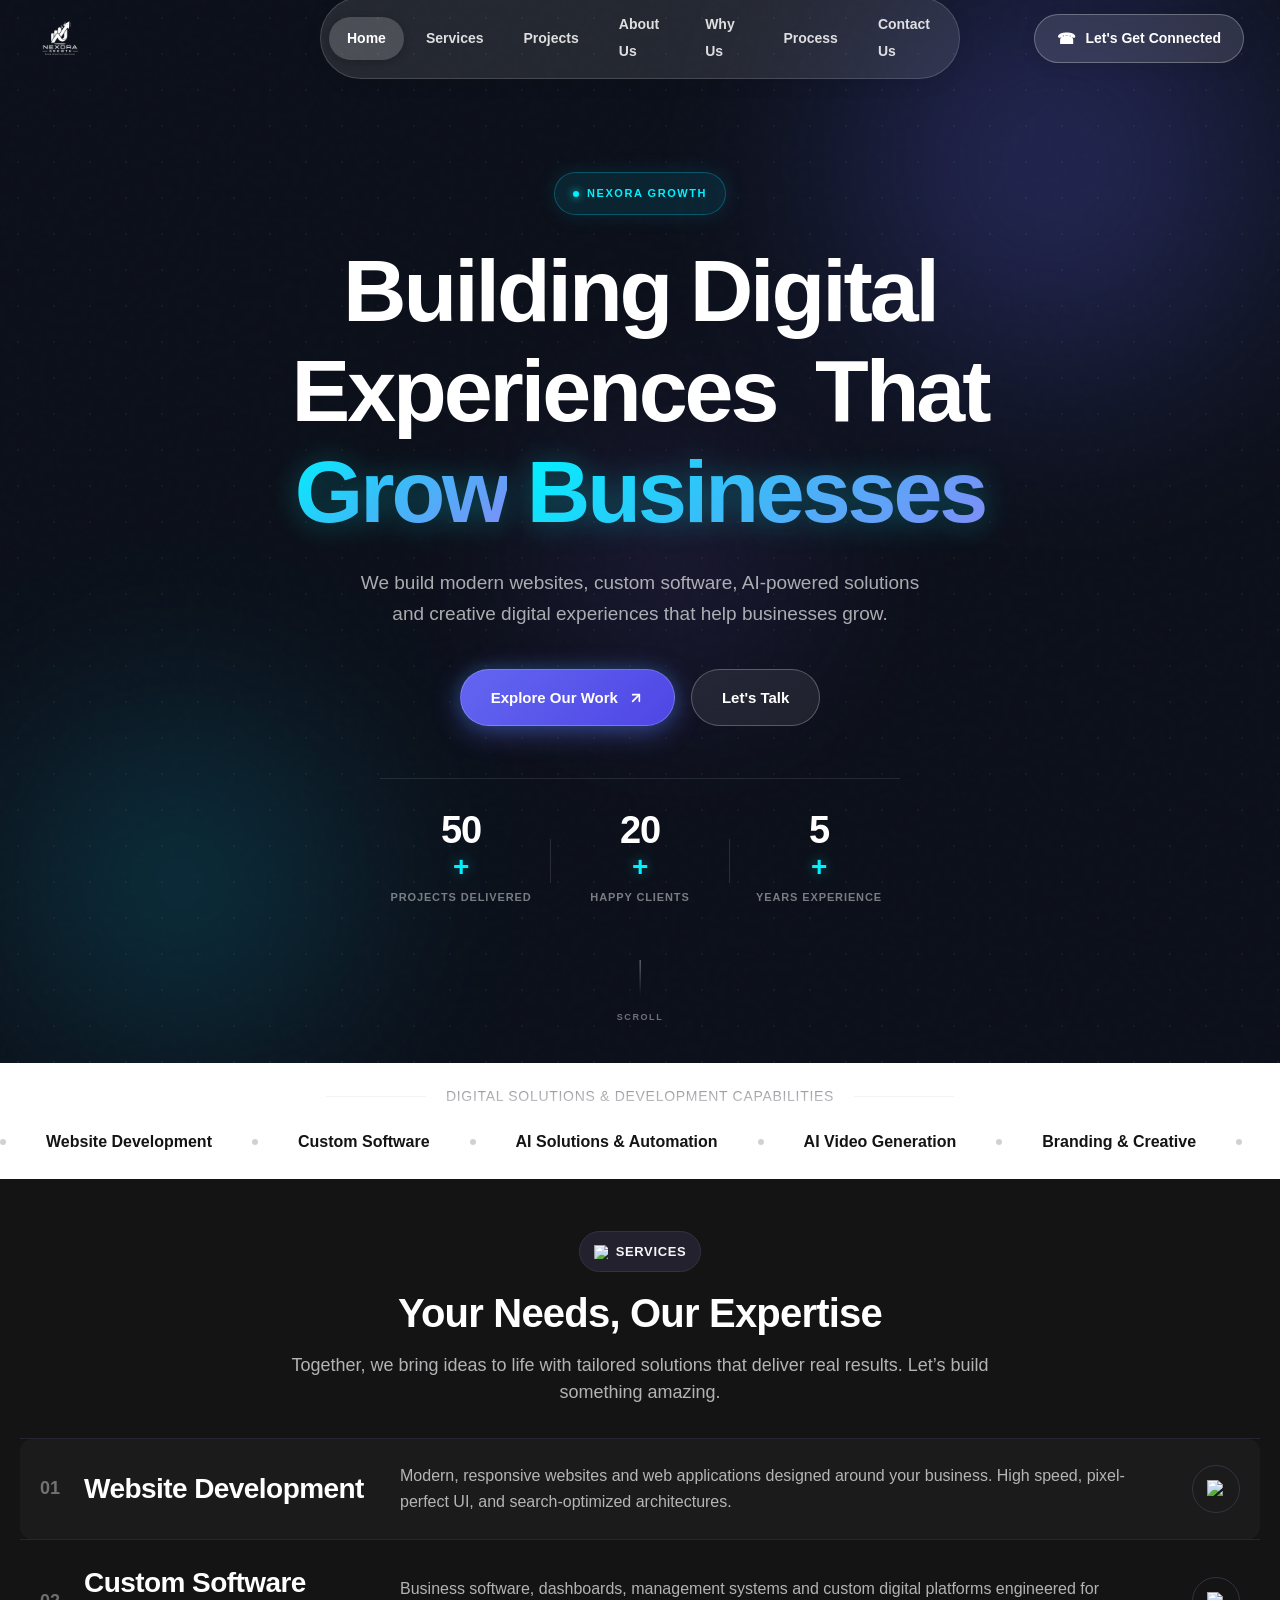
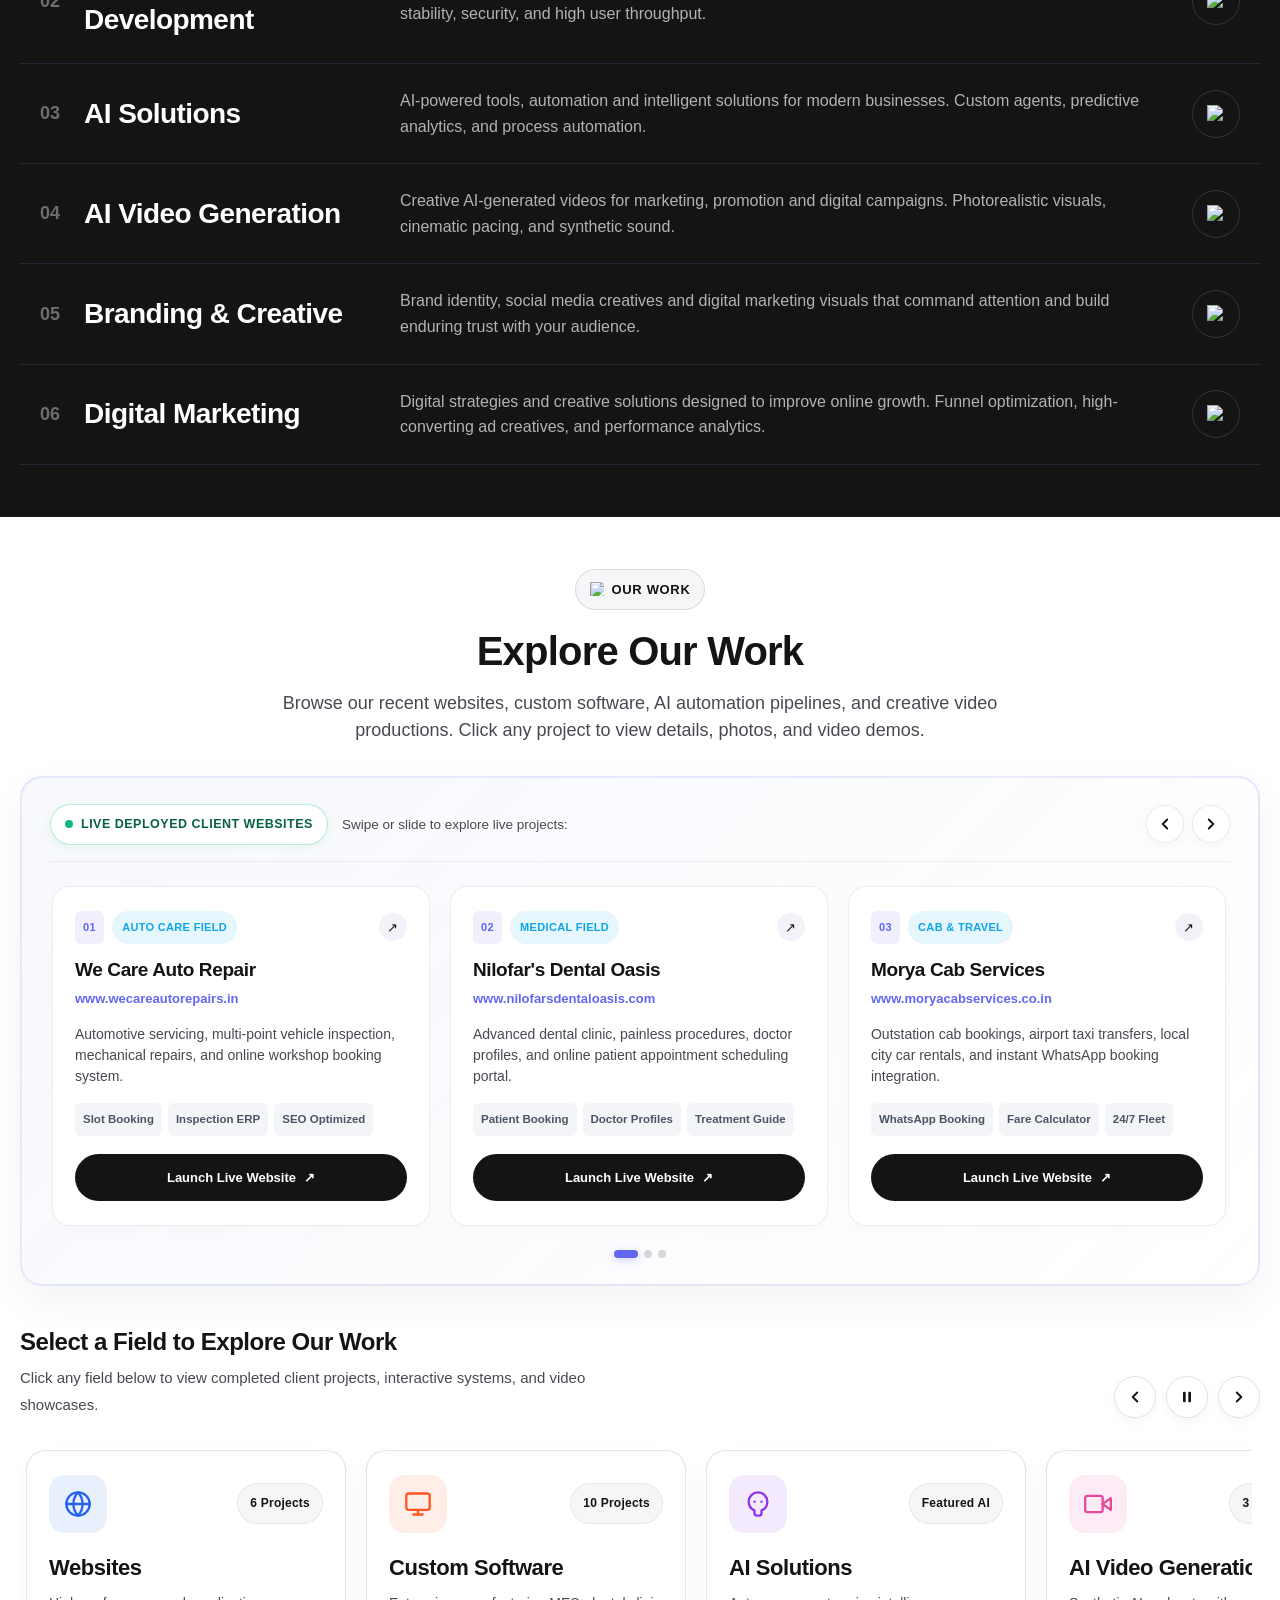
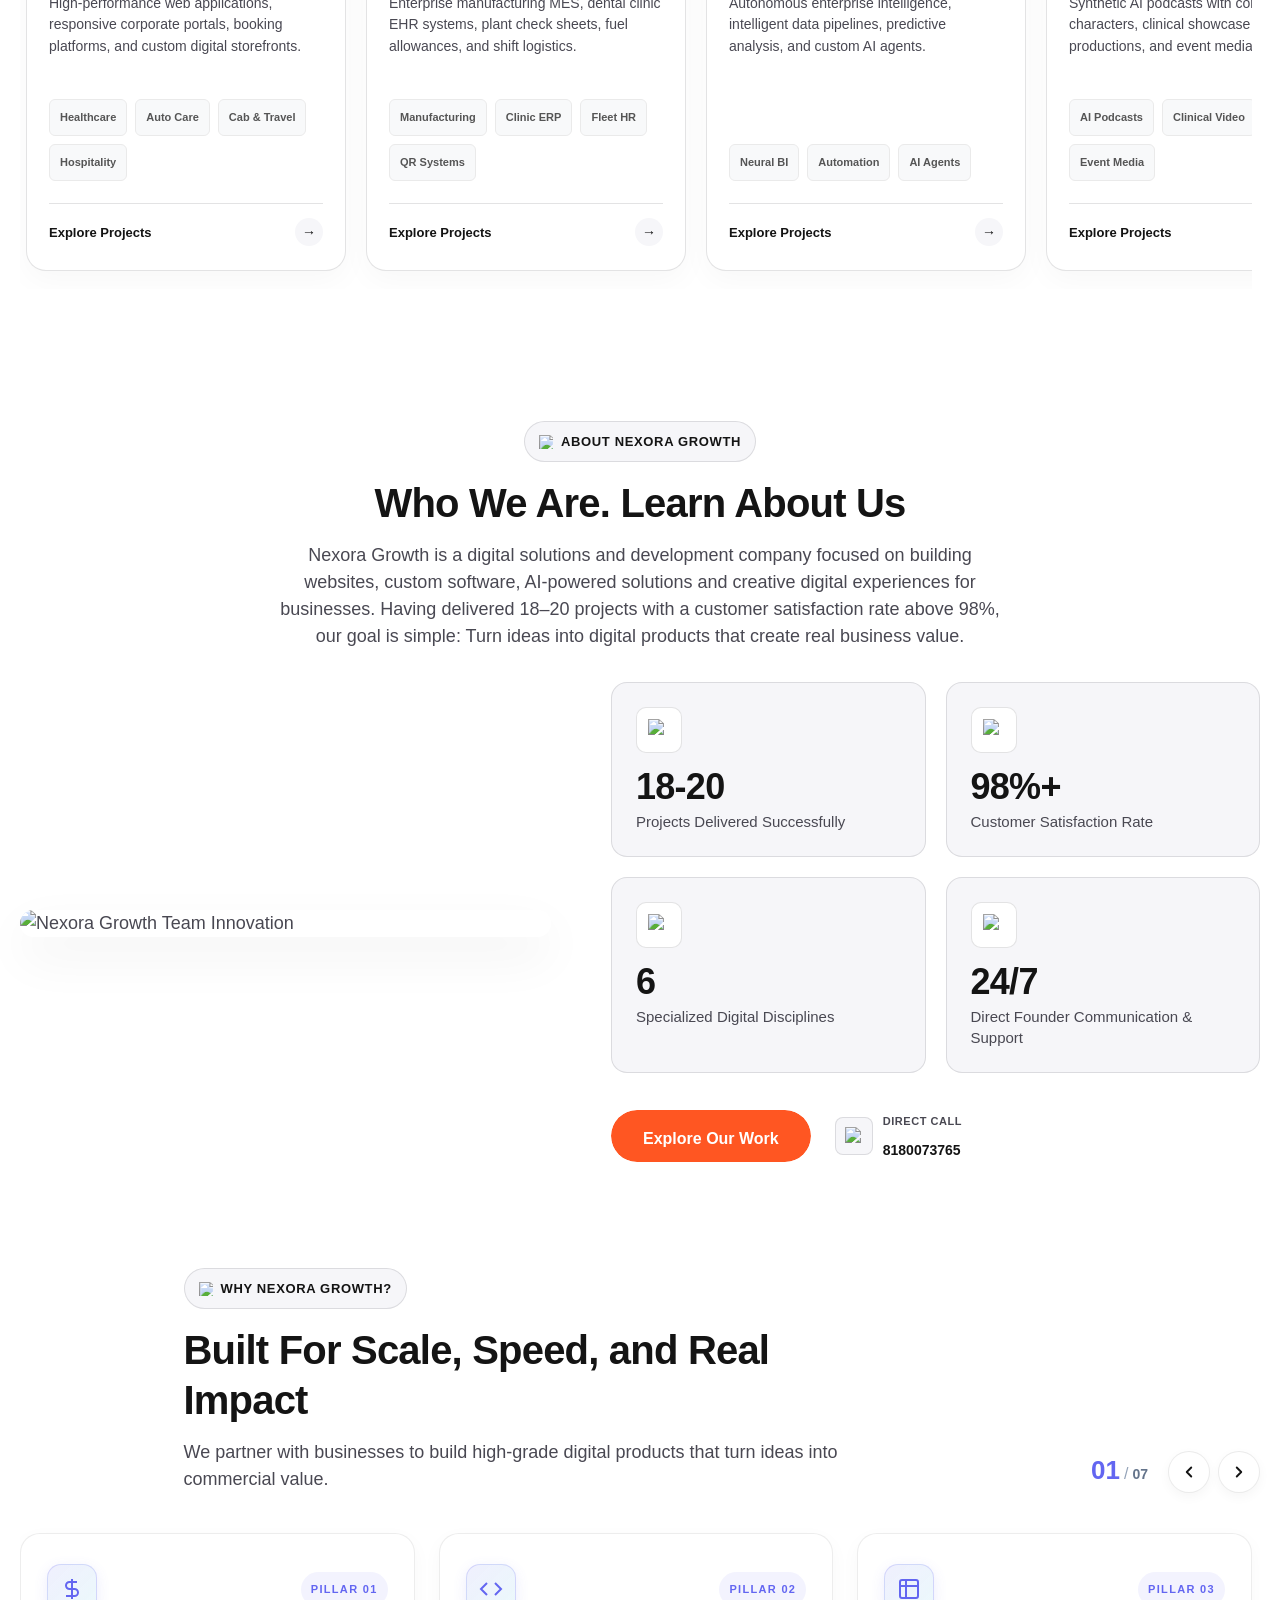
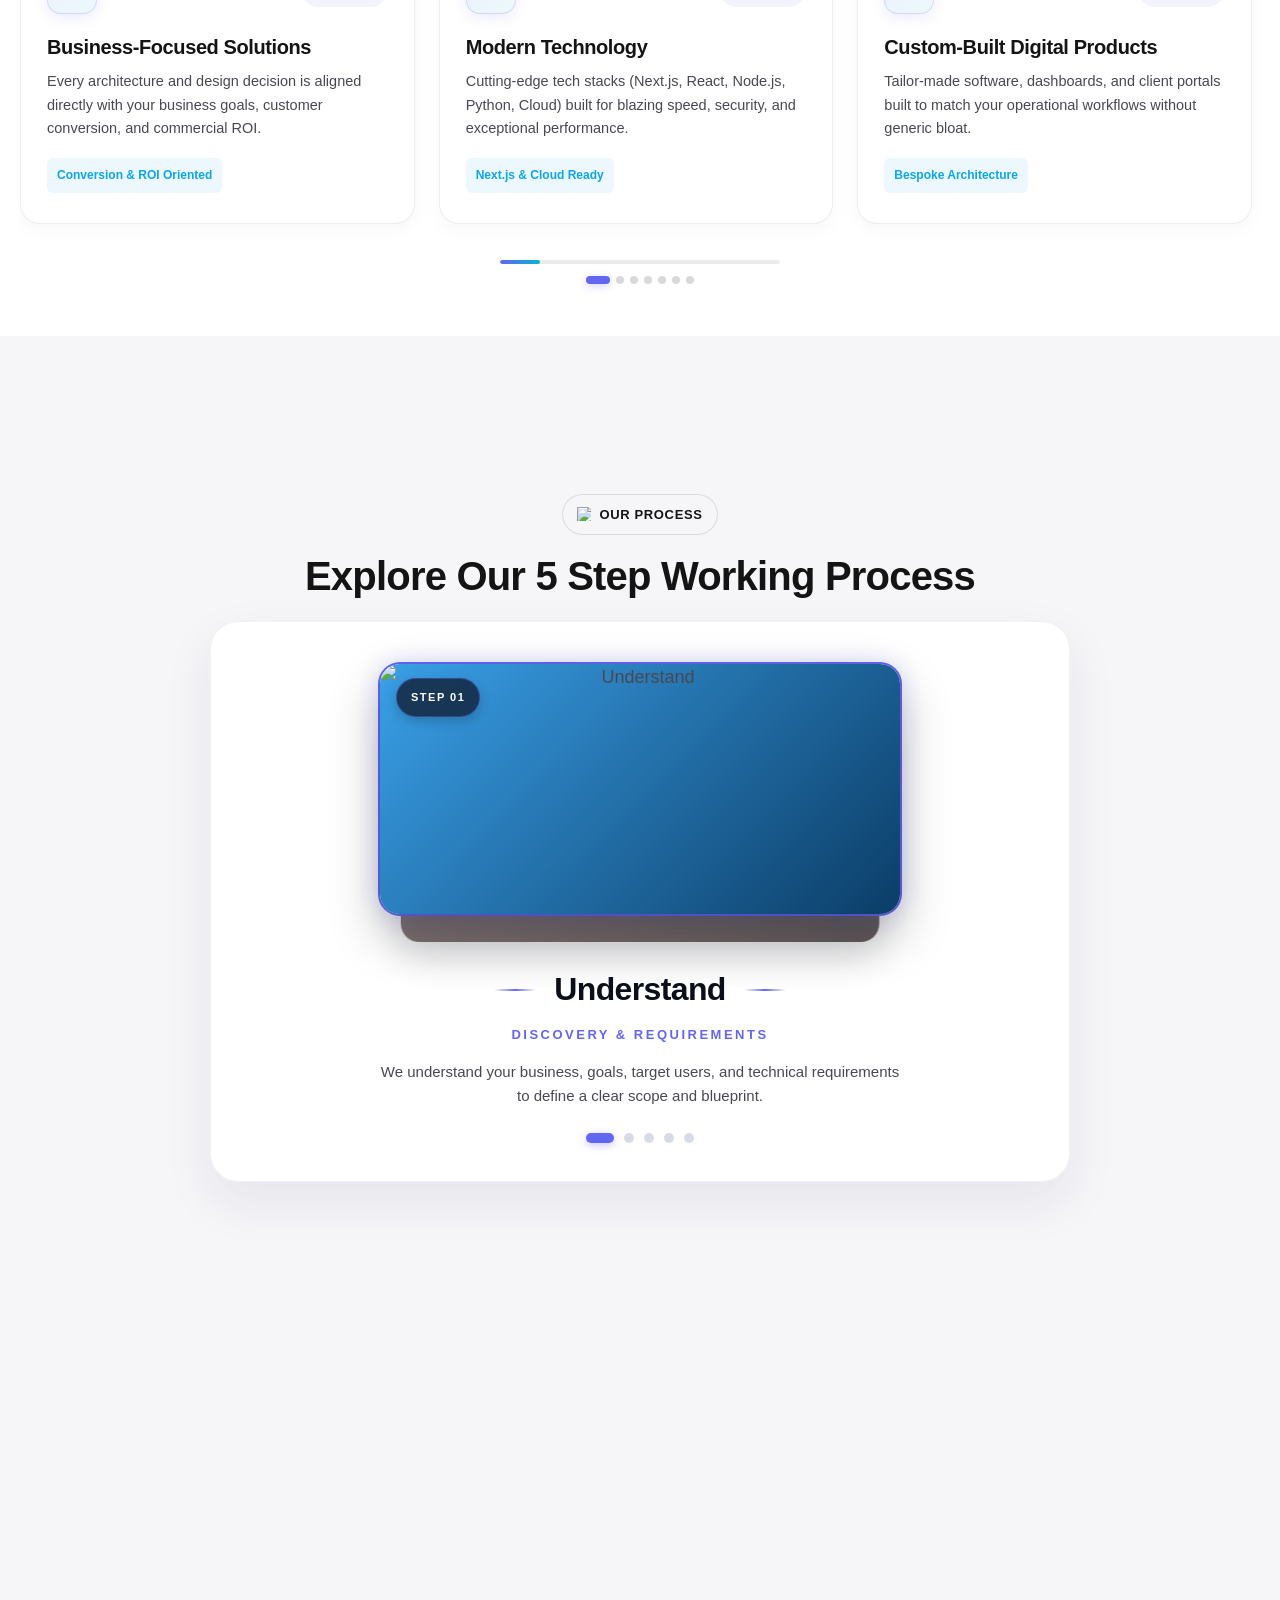
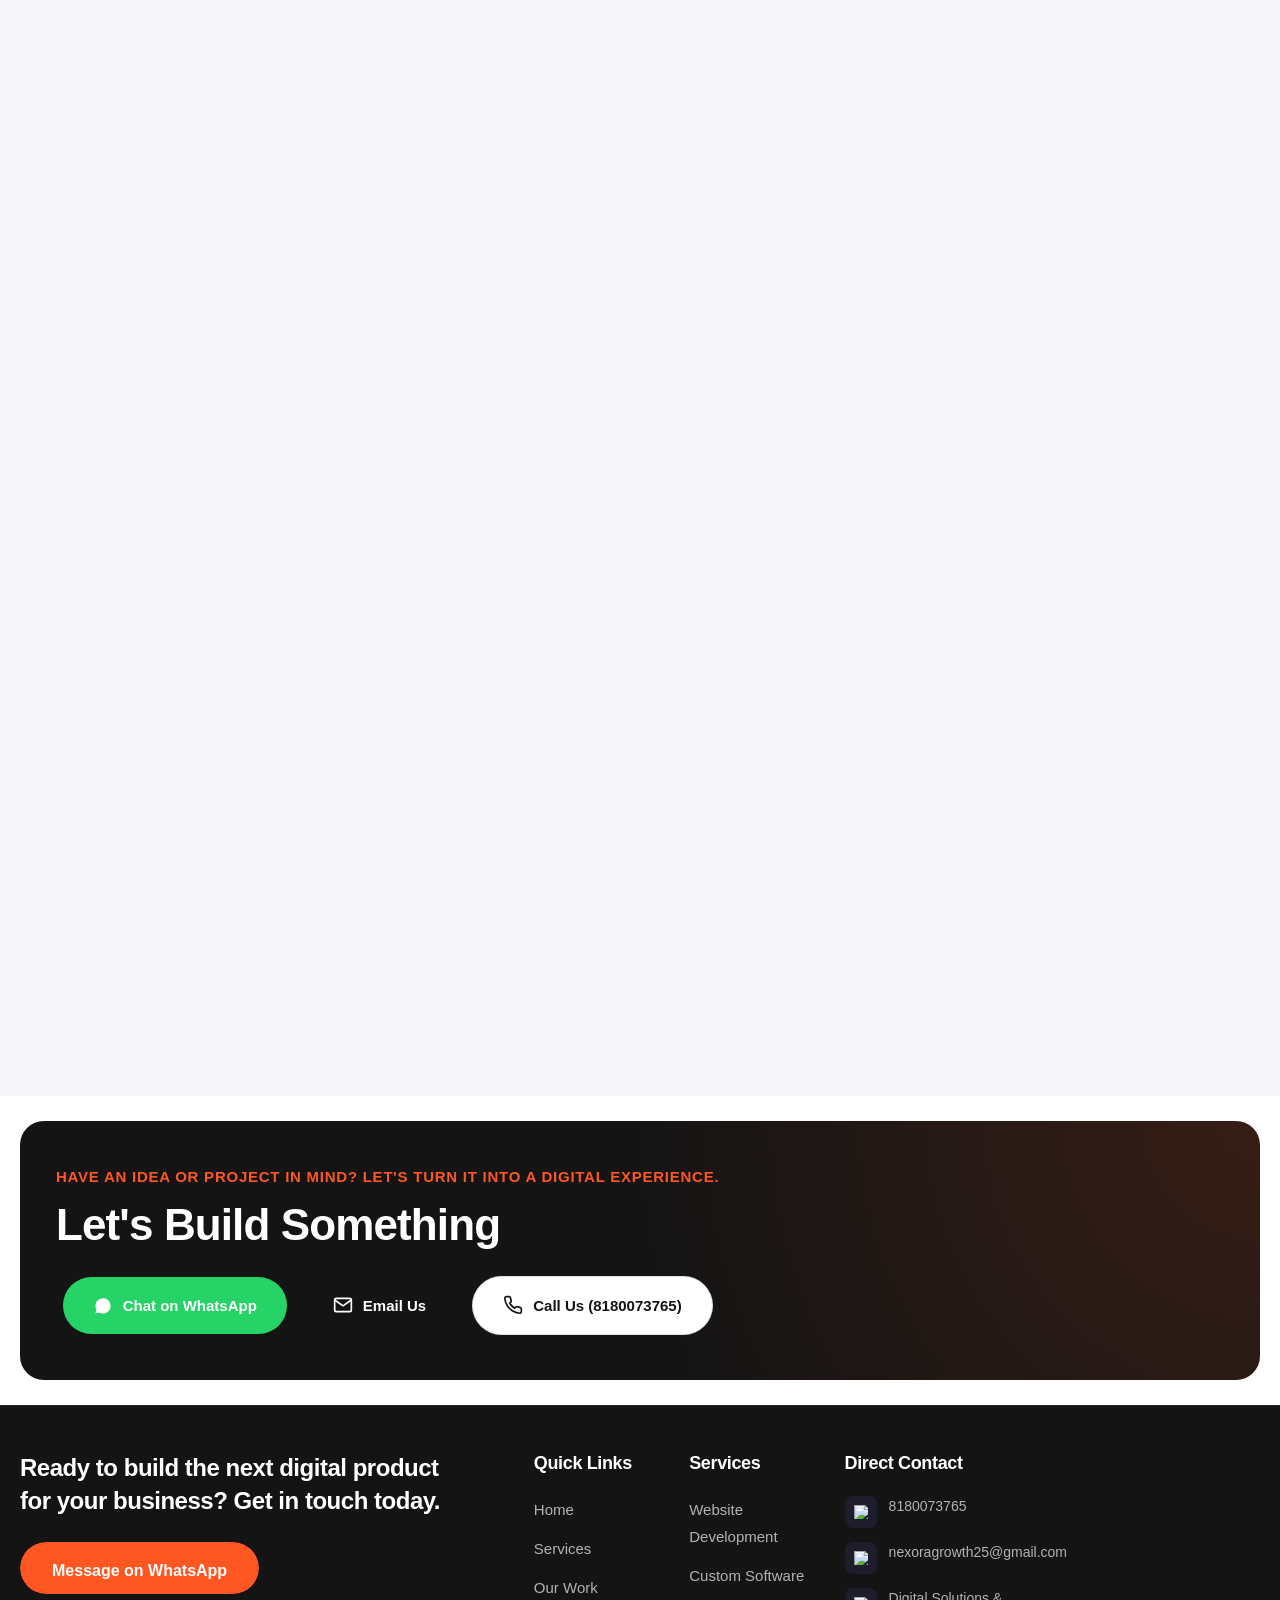
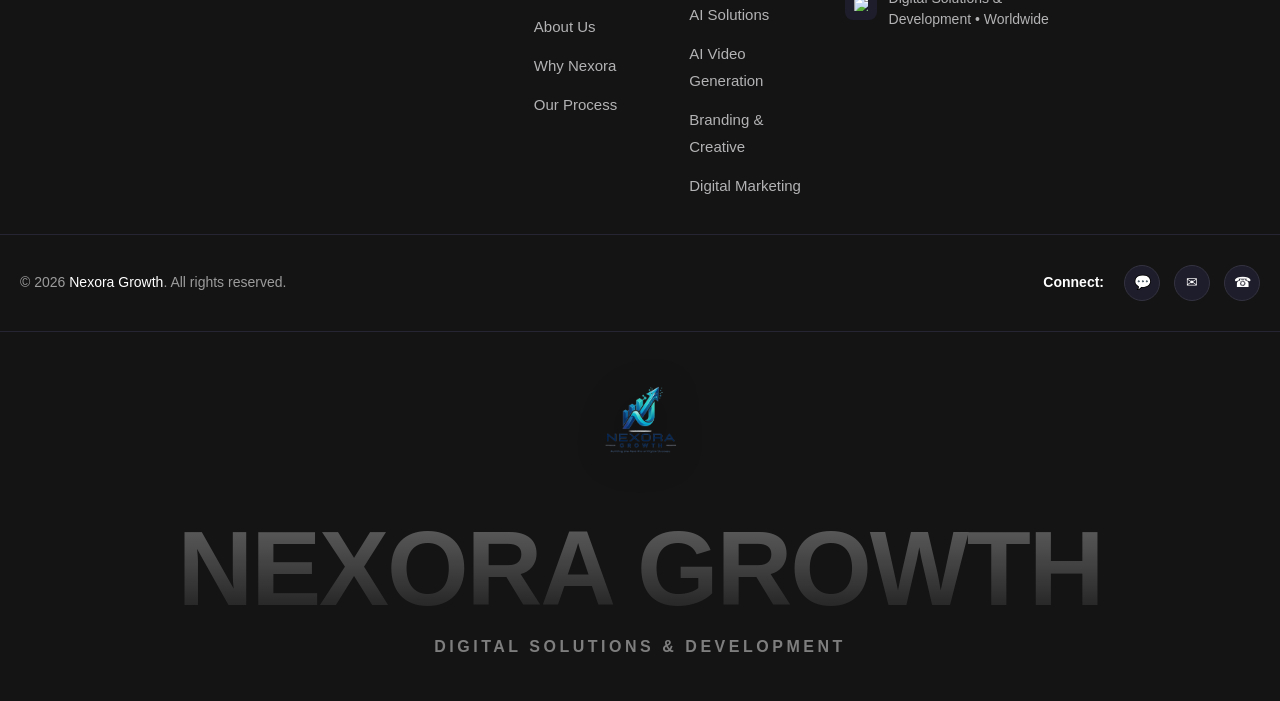
==== commit 99096ca2: "Process section: remove status bar & up/down buttons, position texts cleanly below slides with zero " ====
--- a/index.html
+++ b/index.html
@@ -923,32 +923,14 @@
             <h2 class="section-title" style="margin-bottom: 0;">Explore Our 5 Step Working Process</h2>
           </div>
 
-          <div class="widget">
-            <!-- Left: Vertical Stack Carousel -->
-            <div class="stage">
+          <div class="widget process-widget">
+            <!-- Slides Carousel Stage -->
+            <div class="stage" id="processStage">
               <div class="track" id="processTrack"></div>
             </div>
 
-            <!-- Right: Info Panel -->
-            <div class="info">
-              <!-- Circular Navigation Buttons -->
-              <div class="nav-arrows-row">
-                <button class="nav-arrow-btn" id="processPrevBtn" aria-label="Previous Step" title="Previous Step">
-                  <svg width="20" height="20" viewBox="0 0 24 24" fill="none" stroke="currentColor" stroke-width="2.5" stroke-linecap="round" stroke-linejoin="round">
-                    <path d="M18 15l-6-6-6 6"/>
-                  </svg>
-                </button>
-                <button class="nav-arrow-btn" id="processNextBtn" aria-label="Next Step" title="Next Step">
-                  <svg width="20" height="20" viewBox="0 0 24 24" fill="none" stroke="currentColor" stroke-width="2.5" stroke-linecap="round" stroke-linejoin="round">
-                    <path d="M6 9l6 6 6-6"/>
-                  </svg>
-                </button>
-              </div>
-
-              <div class="progress-track">
-                <div class="progress-fill" id="progressFill"></div>
-              </div>
-
+            <!-- Process Information Cleanly Below Slides -->
+            <div class="info process-info">
               <div class="text-wrap" id="textWrap">
                 <div class="name-row">
                   <span class="rule"></span>
--- a/css/style.css
+++ b/css/style.css
@@ -3016,23 +3016,26 @@
 
 .widget {
   display: flex;
-  align-items: center;
-  gap: 60px;
-  max-width: 980px;
+  flex-direction: column;
+  align-items: center;
+  max-width: 860px;
   width: 100%;
-  padding: 34px 44px;
+  padding: 42px 40px 38px;
   background: #ffffff;
   border-radius: 28px;
   box-shadow: 0 20px 50px rgba(20, 30, 60, .08);
   border: 1px solid rgba(20, 30, 60, .06);
   box-sizing: border-box;
-}
-
-/* ---------- LEFT: vertical stack carousel ---------- */
+  text-align: center;
+}
+
+/* ---------- Top: Card Carousel Stage ---------- */
 .stage {
   position: relative;
-  width: 420px;
-  height: 230px;
+  width: 520px;
+  max-width: 92vw;
+  height: 250px;
+  margin-bottom: 55px; /* Ensures text is pushed safely below the slides */
   flex-shrink: 0;
 }
 
@@ -3041,14 +3044,16 @@
   left: 0;
   top: 0;
   width: 100%;
+  height: 100%;
 }
 
 .card {
   position: absolute;
   left: 0;
+  top: 0;
   width: 100%;
-  height: 230px;
-  border-radius: 18px;
+  height: 250px;
+  border-radius: 20px;
   overflow: hidden;
   box-shadow: 0 18px 40px rgba(20, 30, 60, .18);
   cursor: pointer;
@@ -3071,7 +3076,7 @@
   position: absolute;
   top: 14px;
   left: 16px;
-  background: rgba(20, 20, 20, 0.68);
+  background: rgba(15, 23, 42, 0.75);
   backdrop-filter: blur(8px);
   -webkit-backdrop-filter: blur(8px);
   color: #ffffff;
@@ -3079,9 +3084,10 @@
   font-weight: 800;
   letter-spacing: 1.5px;
   text-transform: uppercase;
-  padding: 4px 12px;
+  padding: 5px 14px;
   border-radius: 100px;
-  border: 1px solid rgba(255, 255, 255, 0.25);
+  border: 1px solid rgba(99, 102, 241, 0.4);
+  box-shadow: 0 4px 12px rgba(0, 0, 0, 0.2);
   z-index: 2;
 }
 
@@ -3098,103 +3104,63 @@
   letter-spacing: 1px;
 }
 
+/* 3D Stack positions tuned so cards don't collide with the text below */
 .card[data-pos="0"] {
   transform: translateY(0) scale(1);
   filter: grayscale(0) brightness(1);
   opacity: 1;
   z-index: 5;
-  box-shadow: 0 22px 50px rgba(20, 30, 60, .28), 0 0 0 2px var(--_colors-plates---secondary, #ff5622);
+  box-shadow: 0 22px 50px rgba(11, 15, 25, .28), 0 0 0 2px #6366f1, 0 0 25px rgba(99, 102, 241, 0.25);
 }
 .card[data-pos="-1"] {
-  transform: translateY(-190px) scale(.86);
-  filter: grayscale(1) brightness(.75);
-  opacity: 1;
+  transform: translateY(-38px) scale(.92);
+  filter: grayscale(0.8) brightness(.72);
+  opacity: .7;
   z-index: 3;
 }
 .card[data-pos="1"] {
-  transform: translateY(190px) scale(.86);
-  filter: grayscale(1) brightness(.75);
-  opacity: 1;
+  transform: translateY(38px) scale(.92);
+  filter: grayscale(0.8) brightness(.72);
+  opacity: .7;
   z-index: 3;
 }
 .card[data-pos="-2"] {
-  transform: translateY(-330px) scale(.78);
-  filter: grayscale(1) brightness(.6);
+  transform: translateY(-70px) scale(.85);
+  filter: grayscale(1) brightness(.5);
   opacity: 0;
   z-index: 1;
+  pointer-events: none;
 }
 .card[data-pos="2"] {
-  transform: translateY(330px) scale(.78);
-  filter: grayscale(1) brightness(.6);
+  transform: translateY(70px) scale(.85);
+  filter: grayscale(1) brightness(.5);
   opacity: 0;
   z-index: 1;
+  pointer-events: none;
 }
 .card[data-pos="far"] {
-  transform: translateY(0) scale(.7);
+  transform: translateY(0) scale(.8);
   filter: grayscale(1);
   opacity: 0;
   z-index: 0;
-}
-
-/* ---------- RIGHT: info panel ---------- */
+  pointer-events: none;
+}
+
+/* ---------- Below: Info Panel with Text ---------- */
 .info {
-  flex: 1;
+  width: 100%;
   display: flex;
   flex-direction: column;
   align-items: center;
   text-align: center;
   position: relative;
-}
-
-.nav-arrows-row {
-  display: flex;
-  gap: 12px;
-  margin-bottom: 20px;
-  align-self: flex-end;
-}
-
-.nav-arrow-btn {
-  width: 44px;
-  height: 44px;
-  border-radius: 50%;
-  background: #ffffff;
-  border: 1px solid rgba(22, 51, 110, 0.18);
-  box-shadow: 0 4px 14px rgba(22, 51, 110, 0.1);
-  color: #16336e;
-  display: flex;
-  align-items: center;
-  justify-content: center;
-  cursor: pointer;
-  transition: all 0.25s ease;
-}
-
-.nav-arrow-btn:hover {
-  background: #16336e;
-  color: #ffffff;
-  transform: translateY(-2px);
-  box-shadow: 0 6px 20px rgba(22, 51, 110, 0.25);
-}
-
-.progress-track {
-  width: 100%;
-  max-width: 240px;
-  height: 4px;
-  background: #e1e4ea;
-  border-radius: 4px;
-  margin-bottom: 28px;
-  align-self: center;
-  overflow: hidden;
-}
-
-.progress-fill {
-  height: 100%;
-  background: #16336e;
-  width: 0%;
-  transition: width .1s linear;
+  z-index: 10;
 }
 
 .text-wrap {
-  min-height: 110px;
+  min-height: 105px;
+  max-width: 600px;
+  margin: 0 auto;
 }
 
 .name-row {
@@ -3206,16 +3172,16 @@
 }
 
 .name-row .rule {
-  width: 48px;
+  width: 42px;
   height: 2px;
-  background: #16336e;
+  background: linear-gradient(90deg, transparent, #6366f1, transparent);
 }
 
 .name {
   margin: 0;
-  font-size: 34px;
+  font-size: 32px;
   font-weight: 800;
-  color: #16336e;
+  color: #0b0f19;
   white-space: nowrap;
   font-family: var(--_fonts---font-family--primary-font);
   letter-spacing: -0.02em;
@@ -3226,18 +3192,18 @@
   font-family: var(--_fonts---font-family--primary-font);
   font-size: 13px;
   font-weight: 700;
-  letter-spacing: 3px;
+  letter-spacing: 2.5px;
   text-transform: uppercase;
-  color: #8a93a6;
+  color: #6366f1;
   transition: opacity .3s ease, transform .3s ease;
 }
 
 .desc {
   margin: 12px auto 0;
   font-size: 15px;
-  line-height: 1.6;
+  line-height: 1.65;
   color: #494852;
-  max-width: 420px;
+  max-width: 520px;
   transition: opacity .3s ease, transform .3s ease;
 }
 
@@ -3251,43 +3217,61 @@
 .dots {
   display: flex;
   gap: 10px;
-  margin-top: 28px;
+  margin-top: 24px;
+  justify-content: center;
 }
 
 .dot {
   width: 10px;
   height: 10px;
   border-radius: 50%;
-  background: #c7ccd6;
+  background: #d8dce6;
   border: none;
   cursor: pointer;
   padding: 0;
-  transition: background .3s ease, transform .3s ease;
+  transition: all .3s cubic-bezier(.65, 0, .35, 1);
 }
 
 .dot.active {
-  background: #16336e;
-  transform: scale(1.3);
+  background: #6366f1;
+  width: 28px;
+  border-radius: 10px;
+  transform: none;
+  box-shadow: 0 2px 8px rgba(99, 102, 241, 0.4);
 }
 
 @media (max-width: 860px) {
   .widget {
-    flex-direction: column;
-    gap: 30px;
-    padding: 24px 20px;
+    padding: 28px 18px 24px;
+    max-width: 95vw;
+    border-radius: 20px;
   }
   .stage {
-    width: 88vw;
-    max-width: 380px;
-    height: 200px;
+    width: 100%;
+    max-width: 360px;
+    height: 190px;
+    margin-bottom: 45px;
   }
   .card {
-    height: 200px;
-  }
-  .card[data-pos="-1"] { transform: translateY(-160px) scale(.86); }
-  .card[data-pos="1"] { transform: translateY(160px) scale(.86); }
-  .nav-arrows-row {
-    align-self: center;
+    height: 190px;
+    border-radius: 16px;
+  }
+  .card[data-pos="-1"] { transform: translateY(-28px) scale(.92); }
+  .card[data-pos="1"] { transform: translateY(28px) scale(.92); }
+  .name {
+    font-size: 26px;
+  }
+  .role {
+    font-size: 12px;
+    letter-spacing: 2px;
+  }
+  .desc {
+    font-size: 14px;
+    line-height: 1.6;
+    padding: 0 6px;
+  }
+  .dots {
+    margin-top: 20px;
   }
 }
 
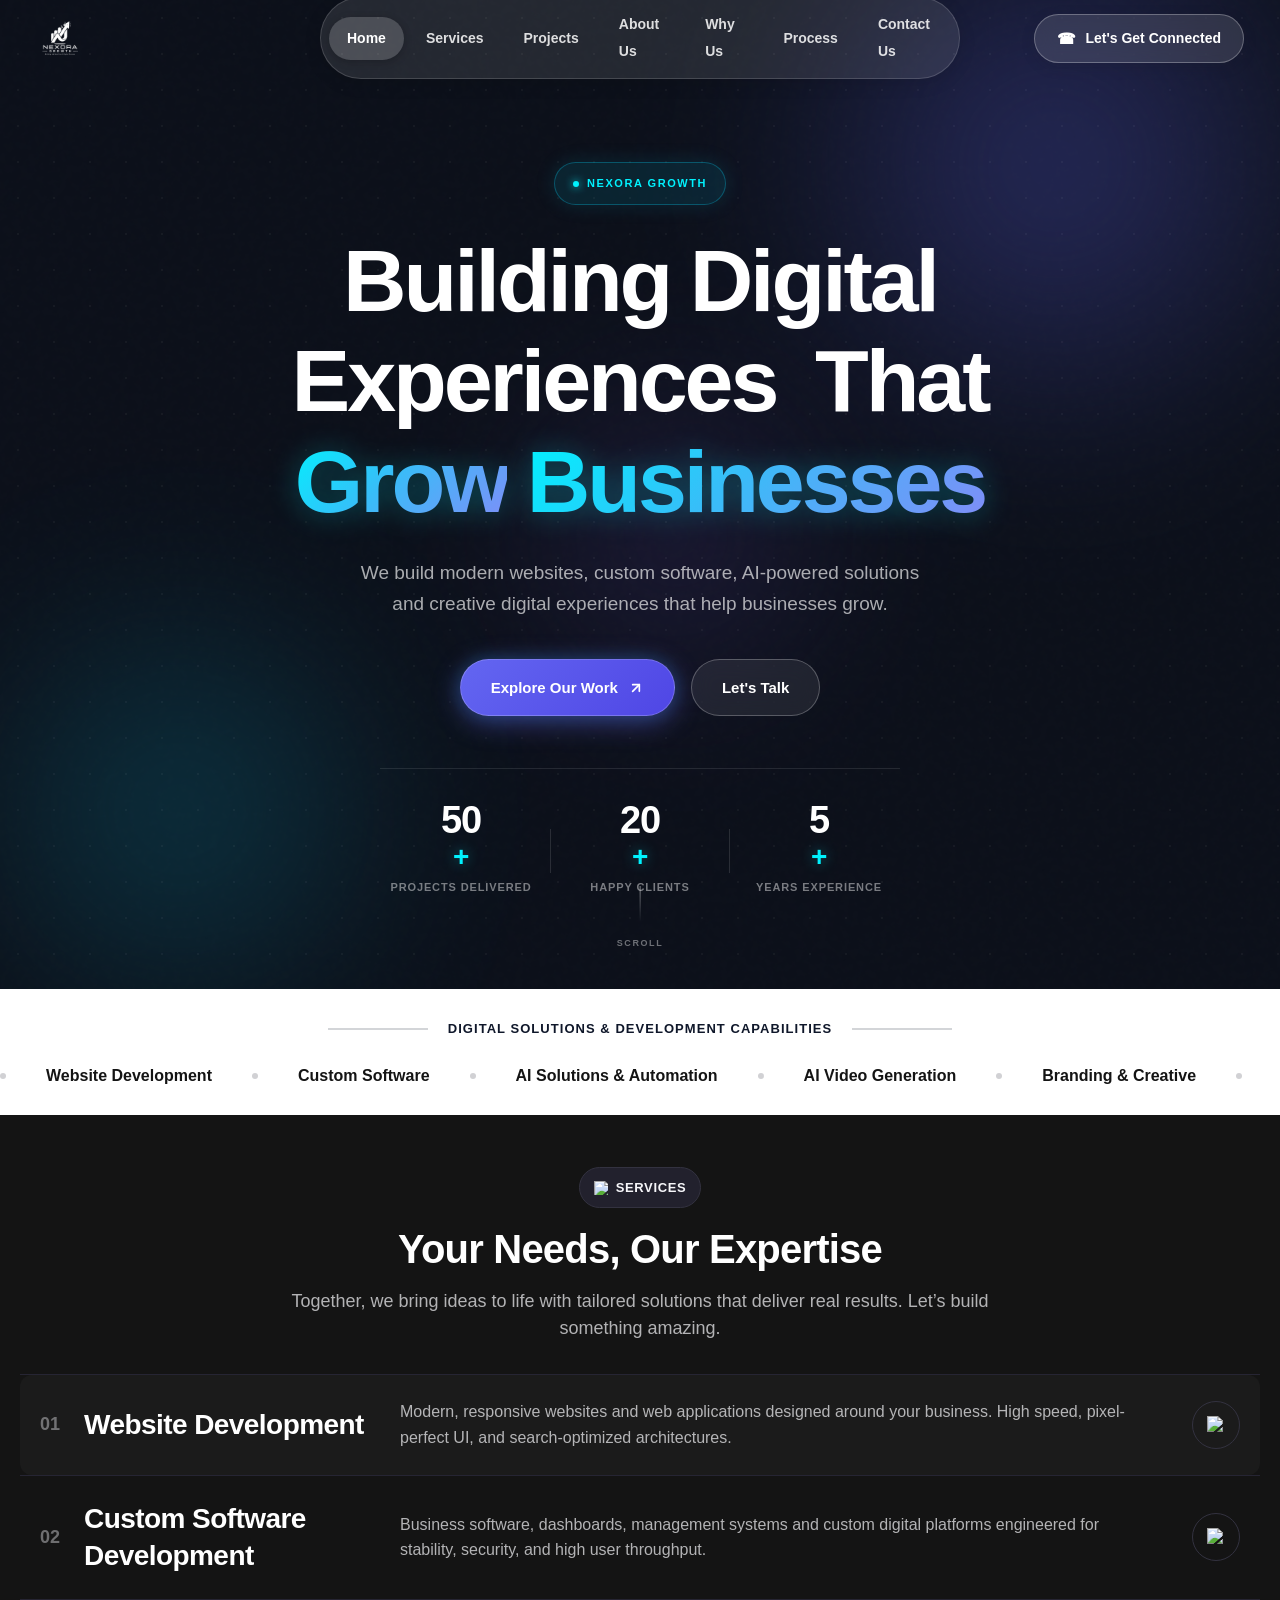
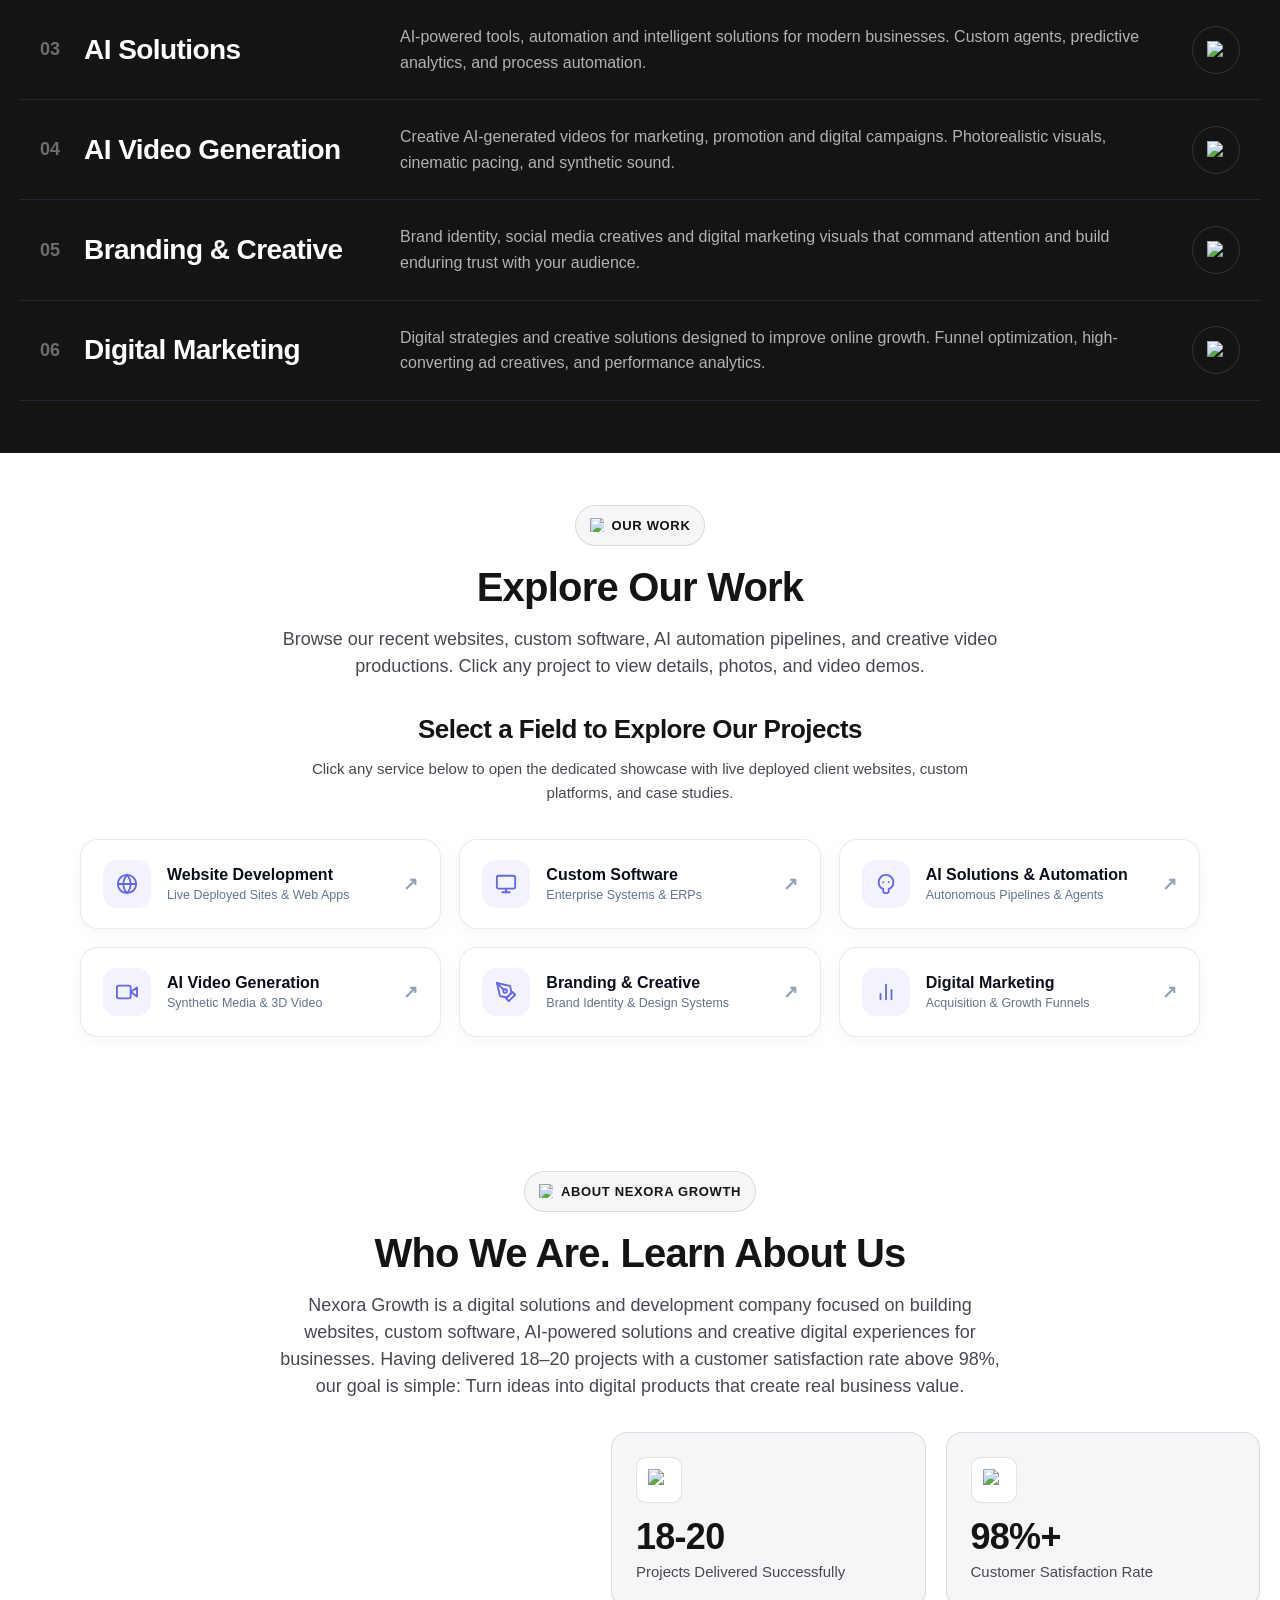
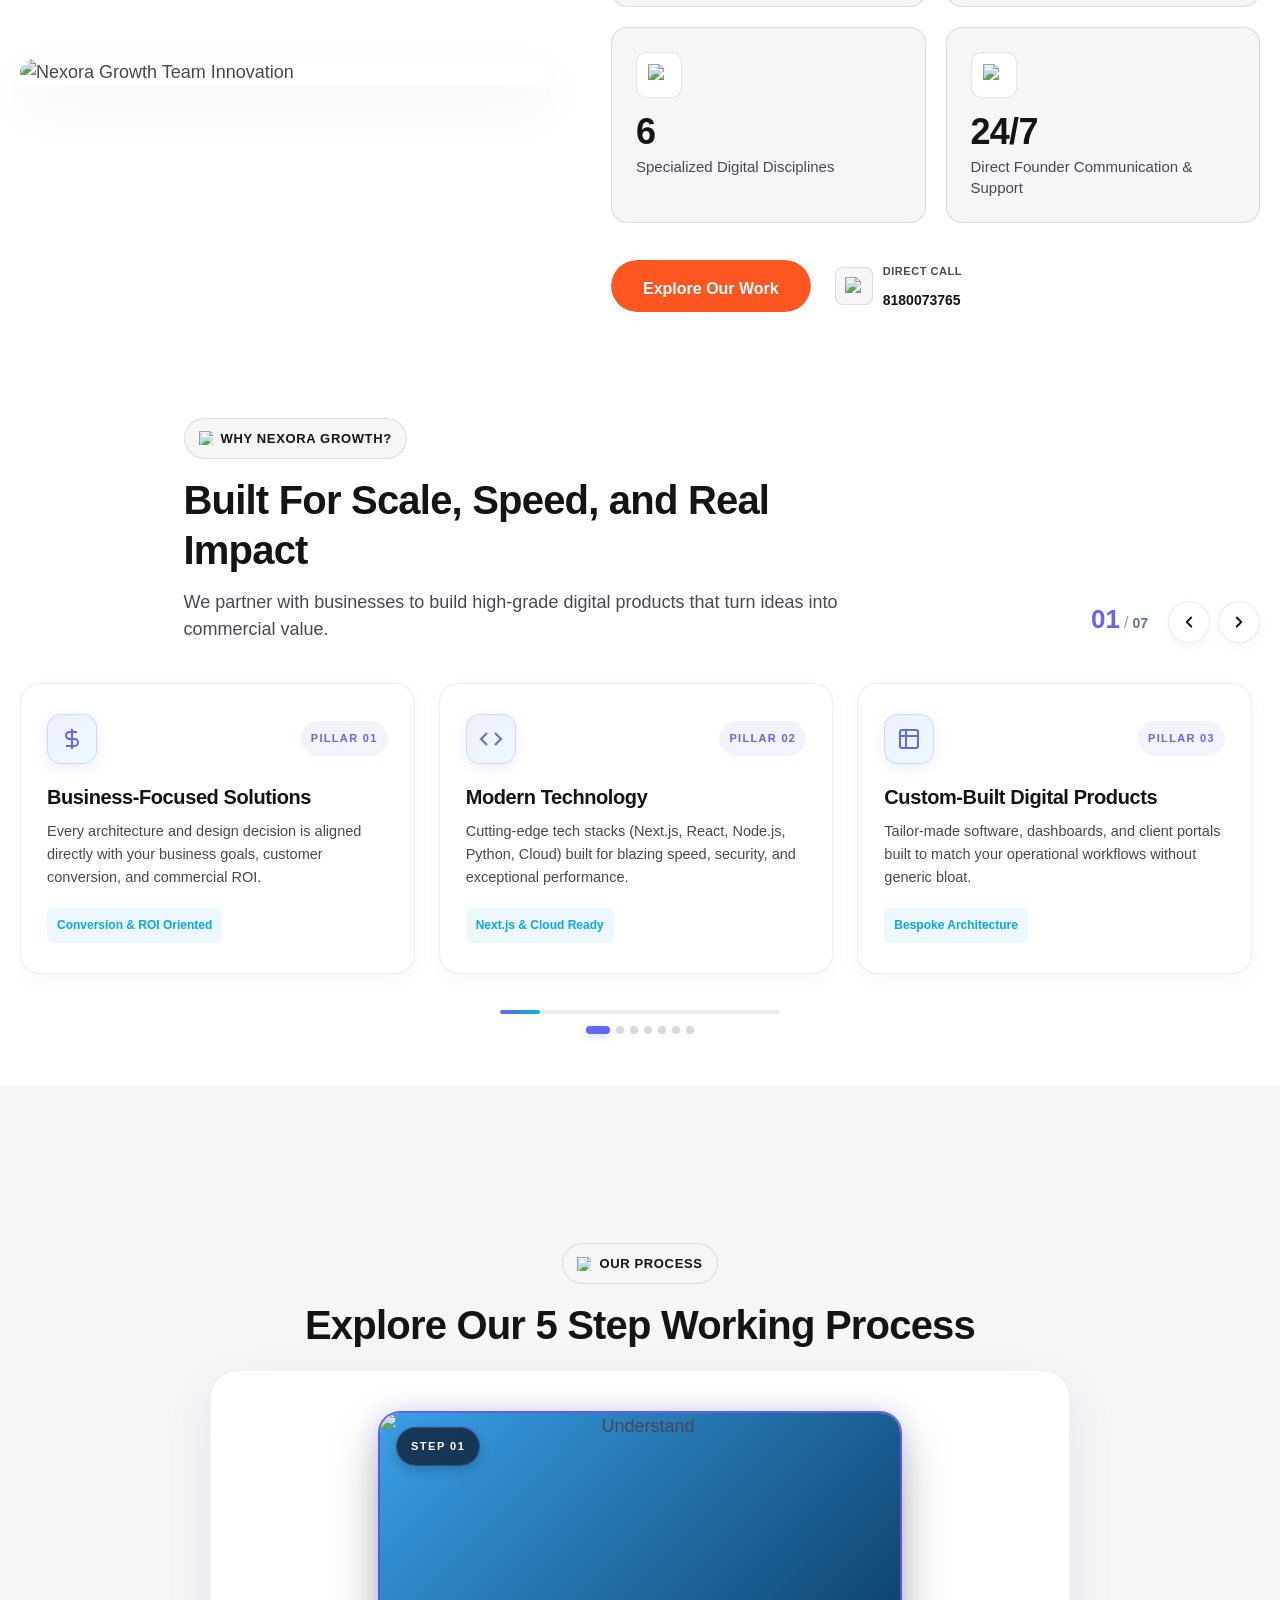
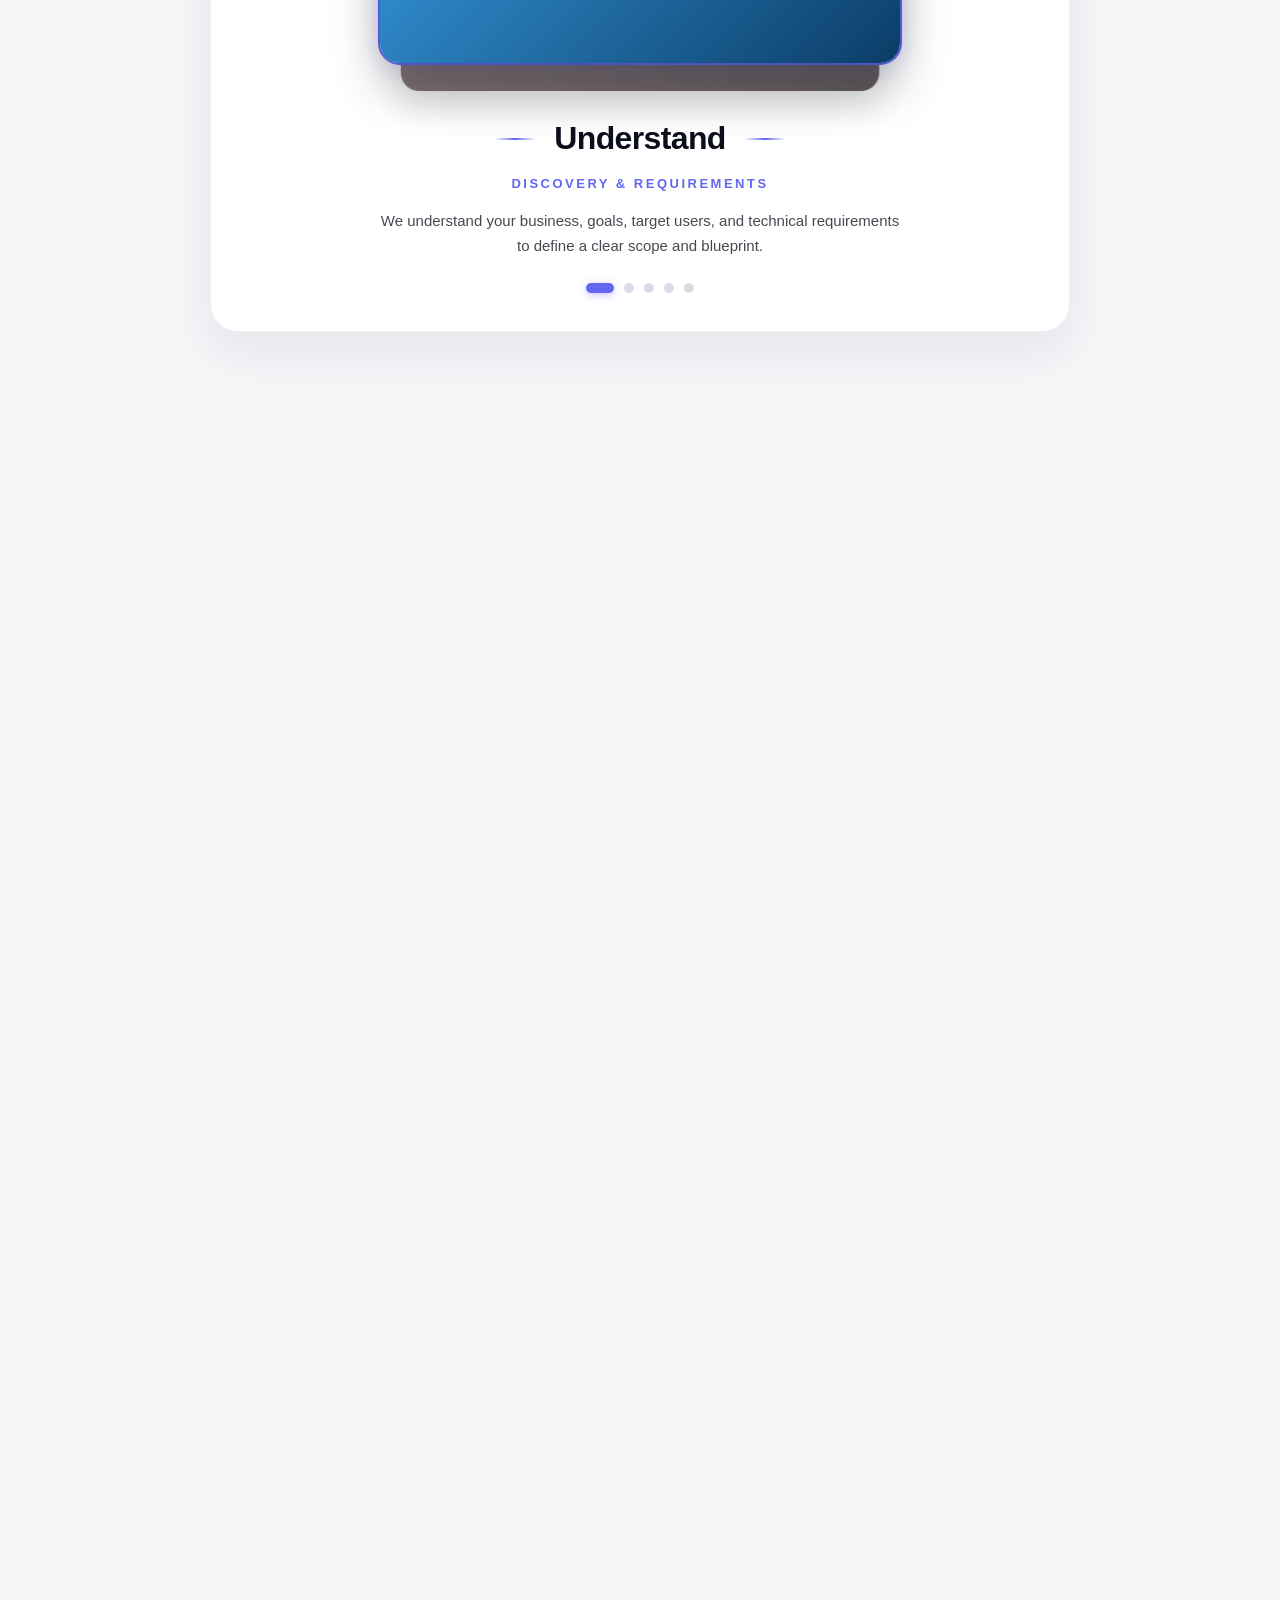
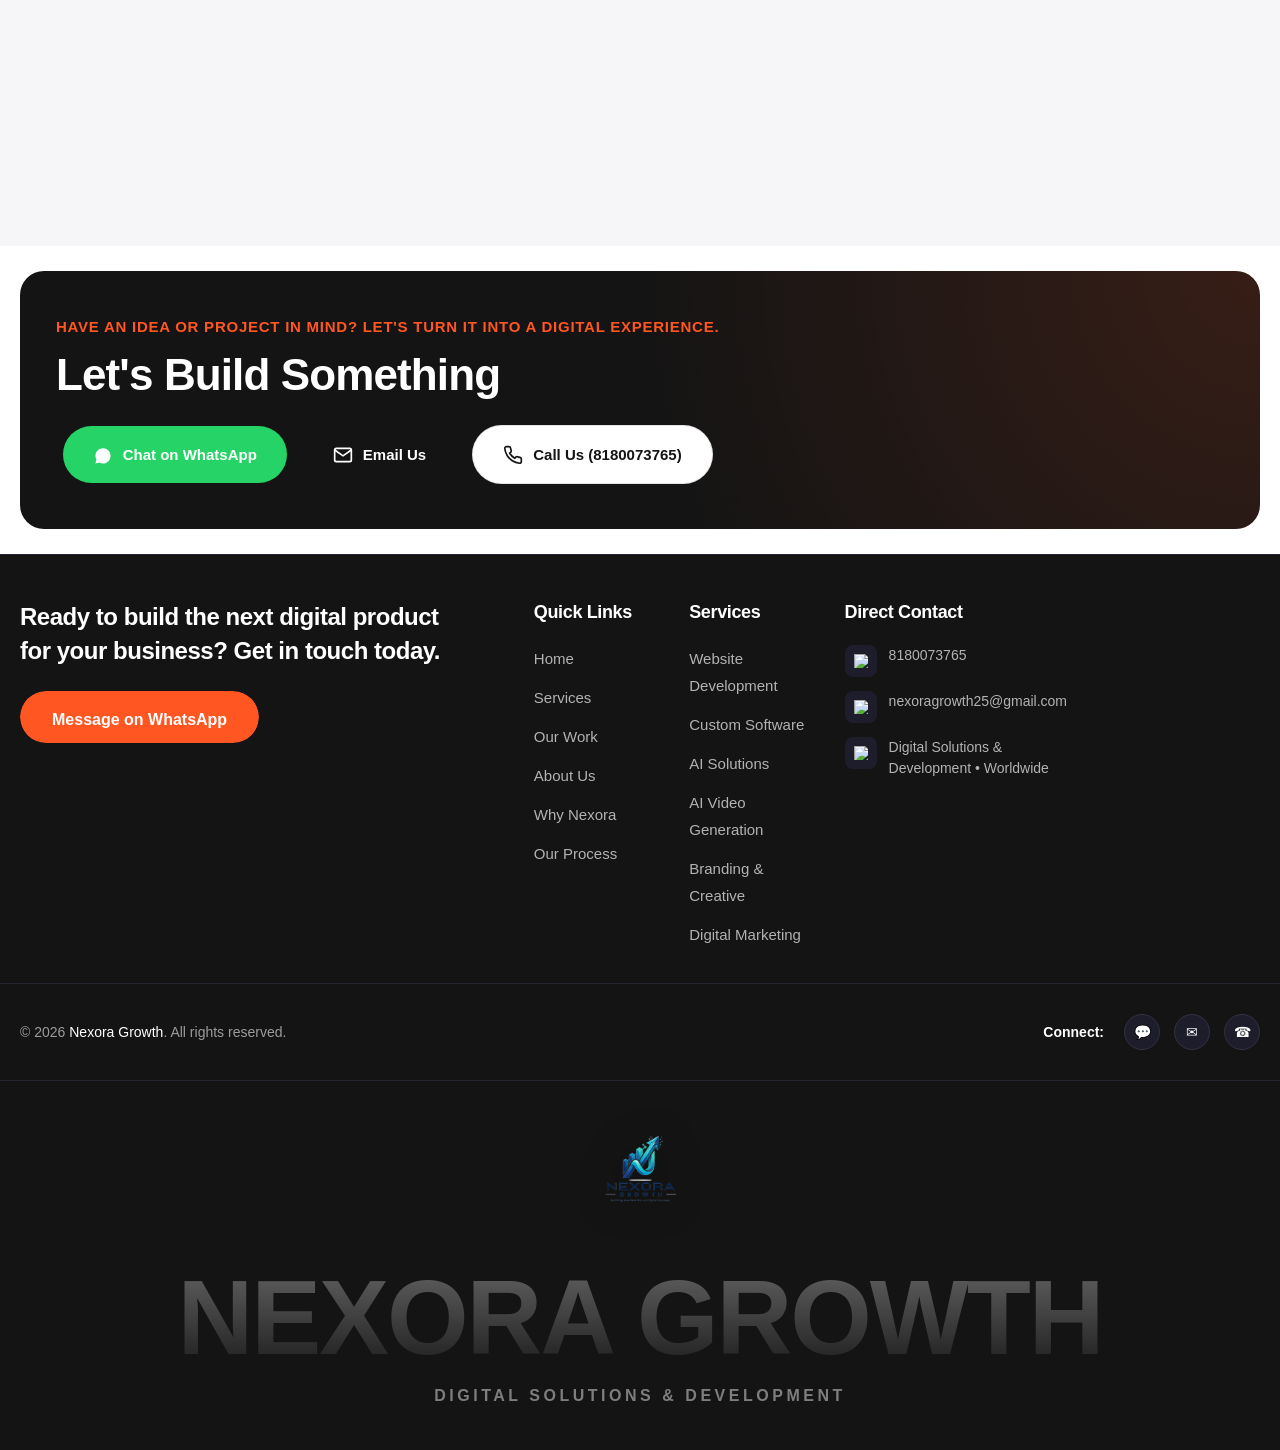
==== commit ccc77b9e: "Replace bulky projects section with 6 service tabs, move live client sites inside Website Developmen" ====
--- a/index.html
+++ b/index.html
@@ -76,7 +76,12 @@
       <div class="hero-content" id="heroContent">
 
 
-        <!-- Badge pill -->
+        <!-- Mobile Hero Logo (replaces 'NEXORA GROWTH' text badge on mobile) -->
+        <div class="hero-mobile-logo-wrap" id="heroMobileLogo">
+          <img src="images/logo-transparent.png" alt="Nexora Growth" class="hero-mobile-logo-img">
+        </div>
+
+        <!-- Badge pill (desktop) -->
         <div class="hero-badge" id="heroBadge">
           <span class="hero-badge-dot"></span>
           <span>NEXORA GROWTH</span>
@@ -349,326 +354,108 @@
           </p>
         </div>
         
-        <!-- Dedicated Live Client Websites Quick-Access Showcase (Horizontal Interactive Slider) -->
-        <div class="live-sites-showcase-container" id="live-client-websites">
-          <div class="live-sites-top-bar">
-            <div class="live-sites-indicator-wrap">
-              <div class="live-sites-indicator">
-                <span class="live-pulse-dot"></span>
-                <span class="live-indicator-text">Live Deployed Client Websites</span>
-              </div>
-              <span class="live-sites-hint">Swipe or slide to explore live projects:</span>
-            </div>
-            <!-- Slider Controls -->
-            <div class="live-sites-controls">
-              <button class="live-slider-btn" id="liveSitesPrev" type="button" aria-label="Previous live site">
-                <svg width="18" height="18" viewBox="0 0 24 24" fill="none" stroke="currentColor" stroke-width="2.5" stroke-linecap="round" stroke-linejoin="round"><path d="M15 18l-6-6 6-6"/></svg>
-              </button>
-              <button class="live-slider-btn" id="liveSitesNext" type="button" aria-label="Next live site">
-                <svg width="18" height="18" viewBox="0 0 24 24" fill="none" stroke="currentColor" stroke-width="2.5" stroke-linecap="round" stroke-linejoin="round"><path d="M9 18l6-6-6-6"/></svg>
-              </button>
-            </div>
-          </div>
-
-          <div class="live-sites-slider-wrap">
-            <div class="live-sites-track" id="liveSitesTrack">
-              <!-- Live Site 1: Auto Care -->
-              <a href="https://www.wecareautorepairs.in" target="_blank" rel="noopener noreferrer" class="live-site-card" aria-label="Visit We Care Auto Repair live website">
-                <div class="live-site-card-header">
-                  <div class="live-site-badge-group">
-                    <span class="live-site-num">01</span>
-                    <span class="live-site-tag">Auto Care Field</span>
-                  </div>
-                  <span class="live-site-arrow">↗</span>
-                </div>
-                <h3 class="live-site-name">We Care Auto Repair</h3>
-                <div class="live-site-url">www.wecareautorepairs.in</div>
-                <p class="live-site-desc">Automotive servicing, multi-point vehicle inspection, mechanical repairs, and online workshop booking system.</p>
-                <div class="live-site-features">
-                  <span>Slot Booking</span>
-                  <span>Inspection ERP</span>
-                  <span>SEO Optimized</span>
-                </div>
-                <div class="live-site-cta">
-                  <span>Launch Live Website</span>
-                  <span class="live-site-cta-arrow">↗</span>
-                </div>
-              </a>
-
-              <!-- Live Site 2: Medical & Dental -->
-              <a href="https://www.nilofarsdentaloasis.com" target="_blank" rel="noopener noreferrer" class="live-site-card" aria-label="Visit Nilofar's Dental Oasis live website">
-                <div class="live-site-card-header">
-                  <div class="live-site-badge-group">
-                    <span class="live-site-num">02</span>
-                    <span class="live-site-tag">Medical Field</span>
-                  </div>
-                  <span class="live-site-arrow">↗</span>
-                </div>
-                <h3 class="live-site-name">Nilofar's Dental Oasis</h3>
-                <div class="live-site-url">www.nilofarsdentaloasis.com</div>
-                <p class="live-site-desc">Advanced dental clinic, painless procedures, doctor profiles, and online patient appointment scheduling portal.</p>
-                <div class="live-site-features">
-                  <span>Patient Booking</span>
-                  <span>Doctor Profiles</span>
-                  <span>Treatment Guide</span>
-                </div>
-                <div class="live-site-cta">
-                  <span>Launch Live Website</span>
-                  <span class="live-site-cta-arrow">↗</span>
-                </div>
-              </a>
-
-              <!-- Live Site 3: Cab Services -->
-              <a href="https://www.moryacabservices.co.in" target="_blank" rel="noopener noreferrer" class="live-site-card" aria-label="Visit Morya Cab Services live website">
-                <div class="live-site-card-header">
-                  <div class="live-site-badge-group">
-                    <span class="live-site-num">03</span>
-                    <span class="live-site-tag">Cab &amp; Travel</span>
-                  </div>
-                  <span class="live-site-arrow">↗</span>
-                </div>
-                <h3 class="live-site-name">Morya Cab Services</h3>
-                <div class="live-site-url">www.moryacabservices.co.in</div>
-                <p class="live-site-desc">Outstation cab bookings, airport taxi transfers, local city car rentals, and instant WhatsApp booking integration.</p>
-                <div class="live-site-features">
-                  <span>WhatsApp Booking</span>
-                  <span>Fare Calculator</span>
-                  <span>24/7 Fleet</span>
-                </div>
-                <div class="live-site-cta">
-                  <span>Launch Live Website</span>
-                  <span class="live-site-cta-arrow">↗</span>
-                </div>
-              </a>
-            </div>
-          </div>
-
-          <!-- Pagination dots -->
-          <div class="live-sites-dots" id="liveSitesDots"></div>
-        </div>
-
-        <!-- 6 Core Category Fields Section -->
-        <div class="category-fields-wrapper" id="category-fields-wrapper">
-          <div class="category-fields-header">
-            <div class="category-fields-header-text">
-              <h3 class="category-fields-title">Select a Field to Explore Our Work</h3>
-              <p class="category-fields-subtitle">Click any field below to view completed client projects, interactive systems, and video showcases.</p>
-            </div>
-            <div class="category-carousel-controls">
-              <button class="category-carousel-btn" id="categoryCarouselPrev" type="button" aria-label="Previous field">
-                <svg width="18" height="18" viewBox="0 0 24 24" fill="none" stroke="currentColor" stroke-width="2.5" stroke-linecap="round" stroke-linejoin="round">
-                  <path d="M15 18l-6-6 6-6"/>
+        <!-- Simple 6 Small Service Tabs -->
+        <div class="service-tabs-wrapper">
+          <div class="service-tabs-header">
+            <h3 class="service-tabs-title">Select a Field to Explore Our Projects</h3>
+            <p class="service-tabs-subtitle">Click any service below to open the dedicated showcase with live deployed client websites, custom platforms, and case studies.</p>
+          </div>
+
+          <div class="service-tabs-grid" id="serviceTabsGrid">
+            <!-- Tab 1: Website Development -->
+            <button class="service-tab-card" data-service="Websites" type="button" aria-label="Open Website Development Projects">
+              <div class="service-tab-icon-wrap icon-websites">
+                <svg width="22" height="22" viewBox="0 0 24 24" fill="none" stroke="currentColor" stroke-width="2" stroke-linecap="round" stroke-linejoin="round">
+                  <circle cx="12" cy="12" r="10"></circle>
+                  <line x1="2" y1="12" x2="22" y2="12"></line>
+                  <path d="M12 2a15.3 15.3 0 0 1 4 10 15.3 15.3 0 0 1-4 10 15.3 15.3 0 0 1-4-10 15.3 15.3 0 0 1 4-10z"></path>
                 </svg>
-              </button>
-              <button class="category-carousel-btn category-carousel-toggle-btn" id="categoryCarouselToggle" type="button" aria-label="Pause Auto-scroll">
-                <svg class="pause-icon" width="16" height="16" viewBox="0 0 24 24" fill="currentColor">
-                  <rect x="6" y="4" width="4" height="16" rx="1.5"/>
-                  <rect x="14" y="4" width="4" height="16" rx="1.5"/>
+              </div>
+              <div class="service-tab-info">
+                <span class="service-tab-name">Website Development</span>
+                <span class="service-tab-meta">Live Deployed Sites &amp; Web Apps</span>
+              </div>
+              <span class="service-tab-arrow">↗</span>
+            </button>
+
+            <!-- Tab 2: Custom Software -->
+            <button class="service-tab-card" data-service="Software" type="button" aria-label="Open Custom Software Projects">
+              <div class="service-tab-icon-wrap icon-software">
+                <svg width="22" height="22" viewBox="0 0 24 24" fill="none" stroke="currentColor" stroke-width="2" stroke-linecap="round" stroke-linejoin="round">
+                  <rect x="2" y="3" width="20" height="14" rx="2" ry="2"></rect>
+                  <line x1="8" y1="21" x2="16" y2="21"></line>
+                  <line x1="12" y1="17" x2="12" y2="21"></line>
                 </svg>
-                <svg class="play-icon" width="16" height="16" viewBox="0 0 24 24" fill="currentColor" style="display: none;">
-                  <polygon points="6 4 19 12 6 20 6 4"/>
+              </div>
+              <div class="service-tab-info">
+                <span class="service-tab-name">Custom Software</span>
+                <span class="service-tab-meta">Enterprise Systems &amp; ERPs</span>
+              </div>
+              <span class="service-tab-arrow">↗</span>
+            </button>
+
+            <!-- Tab 3: AI Solutions & Automation -->
+            <button class="service-tab-card" data-service="AI" type="button" aria-label="Open AI Solutions & Automation Projects">
+              <div class="service-tab-icon-wrap icon-ai">
+                <svg width="22" height="22" viewBox="0 0 24 24" fill="none" stroke="currentColor" stroke-width="2" stroke-linecap="round" stroke-linejoin="round">
+                  <path d="M12 2a8 8 0 0 0-8 8c0 3.36 2.07 6.24 5 7.42V20a2 2 0 0 0 2 2h2a2 2 0 0 0 2-2v-2.58c2.93-1.18 5-4.06 5-7.42a8 8 0 0 0-8-8z"></path>
+                  <line x1="9" y1="10" x2="9.01" y2="10"></line>
+                  <line x1="15" y1="10" x2="15.01" y2="10"></line>
                 </svg>
-              </button>
-              <button class="category-carousel-btn" id="categoryCarouselNext" type="button" aria-label="Next field">
-                <svg width="18" height="18" viewBox="0 0 24 24" fill="none" stroke="currentColor" stroke-width="2.5" stroke-linecap="round" stroke-linejoin="round">
-                  <path d="M9 18l6-6-6-6"/>
+              </div>
+              <div class="service-tab-info">
+                <span class="service-tab-name">AI Solutions &amp; Automation</span>
+                <span class="service-tab-meta">Autonomous Pipelines &amp; Agents</span>
+              </div>
+              <span class="service-tab-arrow">↗</span>
+            </button>
+
+            <!-- Tab 4: AI Video Generation -->
+            <button class="service-tab-card" data-service="Videos" type="button" aria-label="Open AI Video Generation Projects">
+              <div class="service-tab-icon-wrap icon-videos">
+                <svg width="22" height="22" viewBox="0 0 24 24" fill="none" stroke="currentColor" stroke-width="2" stroke-linecap="round" stroke-linejoin="round">
+                  <polygon points="23 7 16 12 23 17 23 7"></polygon>
+                  <rect x="1" y="5" width="15" height="14" rx="2" ry="2"></rect>
                 </svg>
-              </button>
-            </div>
-          </div>
-
-          <div class="category-fields-slider-wrap" id="categoryFieldsSliderWrap">
-            <div class="category-fields-grid" id="category-fields-grid">
-            <!-- Field 1: Websites -->
-            <div class="category-field-card" data-category="Websites" role="button" tabindex="0" aria-label="Open Websites Projects">
-              <div class="field-card-top">
-                <div class="field-card-icon-wrap icon-websites">
-                  <svg width="28" height="28" viewBox="0 0 24 24" fill="none" stroke="currentColor" stroke-width="2" stroke-linecap="round" stroke-linejoin="round">
-                    <circle cx="12" cy="12" r="10"></circle>
-                    <line x1="2" y1="12" x2="22" y2="12"></line>
-                    <path d="M12 2a15.3 15.3 0 0 1 4 10 15.3 15.3 0 0 1-4 10 15.3 15.3 0 0 1-4-10 15.3 15.3 0 0 1 4-10z"></path>
-                  </svg>
-                </div>
-                <span class="field-project-count">6 Projects</span>
-              </div>
-              <h3 class="field-card-name">Websites</h3>
-              <p class="field-card-desc">High-performance web applications, responsive corporate portals, booking platforms, and custom digital storefronts.</p>
-              <div class="field-card-tags">
-                <span>Healthcare</span>
-                <span>Auto Care</span>
-                <span>Cab &amp; Travel</span>
-                <span>Hospitality</span>
-              </div>
-              <div class="field-card-action">
-                <span>Explore Projects</span>
-                <span class="field-card-arrow">→</span>
-              </div>
-            </div>
-
-            <!-- Field 2: Custom Software -->
-            <div class="category-field-card" data-category="Software" role="button" tabindex="0" aria-label="Open Custom Software Projects">
-              <div class="field-card-top">
-                <div class="field-card-icon-wrap icon-software">
-                  <svg width="28" height="28" viewBox="0 0 24 24" fill="none" stroke="currentColor" stroke-width="2" stroke-linecap="round" stroke-linejoin="round">
-                    <rect x="2" y="3" width="20" height="14" rx="2" ry="2"></rect>
-                    <line x1="8" y1="21" x2="16" y2="21"></line>
-                    <line x1="12" y1="17" x2="12" y2="21"></line>
-                  </svg>
-                </div>
-                <span class="field-project-count">10 Projects</span>
-              </div>
-              <h3 class="field-card-name">Custom Software</h3>
-              <p class="field-card-desc">Enterprise manufacturing MES, dental clinic EHR systems, plant check sheets, fuel allowances, and shift logistics.</p>
-              <div class="field-card-tags">
-                <span>Manufacturing</span>
-                <span>Clinic ERP</span>
-                <span>Fleet HR</span>
-                <span>QR Systems</span>
-              </div>
-              <div class="field-card-action">
-                <span>Explore Projects</span>
-                <span class="field-card-arrow">→</span>
-              </div>
-            </div>
-
-            <!-- Field 3: AI Solutions -->
-            <div class="category-field-card" data-category="AI" role="button" tabindex="0" aria-label="Open AI Solutions Projects">
-              <div class="field-card-top">
-                <div class="field-card-icon-wrap icon-ai">
-                  <svg width="28" height="28" viewBox="0 0 24 24" fill="none" stroke="currentColor" stroke-width="2" stroke-linecap="round" stroke-linejoin="round">
-                    <path d="M12 2a8 8 0 0 0-8 8c0 3.36 2.07 6.24 5 7.42V20a2 2 0 0 0 2 2h2a2 2 0 0 0 2-2v-2.58c2.93-1.18 5-4.06 5-7.42a8 8 0 0 0-8-8z"></path>
-                    <line x1="9" y1="10" x2="9.01" y2="10"></line>
-                    <line x1="15" y1="10" x2="15.01" y2="10"></line>
-                  </svg>
-                </div>
-                <span class="field-project-count">Featured AI</span>
-              </div>
-              <h3 class="field-card-name">AI Solutions</h3>
-              <p class="field-card-desc">Autonomous enterprise intelligence, intelligent data pipelines, predictive analysis, and custom AI agents.</p>
-              <div class="field-card-tags">
-                <span>Neural BI</span>
-                <span>Automation</span>
-                <span>AI Agents</span>
-              </div>
-              <div class="field-card-action">
-                <span>Explore Projects</span>
-                <span class="field-card-arrow">→</span>
-              </div>
-            </div>
-
-            <!-- Field 4: AI Video Generation -->
-            <div class="category-field-card" data-category="Videos" role="button" tabindex="0" aria-label="Open AI Video Generation Projects">
-              <div class="field-card-top">
-                <div class="field-card-icon-wrap icon-videos">
-                  <svg width="28" height="28" viewBox="0 0 24 24" fill="none" stroke="currentColor" stroke-width="2" stroke-linecap="round" stroke-linejoin="round">
-                    <polygon points="23 7 16 12 23 17 23 7"></polygon>
-                    <rect x="1" y="5" width="15" height="14" rx="2" ry="2"></rect>
-                  </svg>
-                </div>
-                <span class="field-project-count">3 Video Shows</span>
-              </div>
-              <h3 class="field-card-name">AI Video Generation</h3>
-              <p class="field-card-desc">Synthetic AI podcasts with consistent characters, clinical showcase video productions, and event media edits.</p>
-              <div class="field-card-tags">
-                <span>AI Podcasts</span>
-                <span>Clinical Video</span>
-                <span>Event Media</span>
-              </div>
-              <div class="field-card-action">
-                <span>Explore Projects</span>
-                <span class="field-card-arrow">→</span>
-              </div>
-            </div>
-
-            <!-- Field 5: Branding & Creative -->
-            <div class="category-field-card" data-category="Branding" role="button" tabindex="0" aria-label="Open Branding & Creative Projects">
-              <div class="field-card-top">
-                <div class="field-card-icon-wrap icon-branding">
-                  <svg width="28" height="28" viewBox="0 0 24 24" fill="none" stroke="currentColor" stroke-width="2" stroke-linecap="round" stroke-linejoin="round">
-                    <path d="M12 19l7-7 3 3-7 7-3-3z"></path>
-                    <path d="M18 13l-1.5-7.5L2 2l3.5 14.5L13 18l5-5z"></path>
-                    <path d="M2 2l7.586 7.586"></path>
-                    <circle cx="11" cy="11" r="2"></circle>
-                  </svg>
-                </div>
-                <span class="field-project-count">Design System</span>
-              </div>
-              <h3 class="field-card-name">Branding &amp; Creative</h3>
-              <p class="field-card-desc">Complete brand identity, typography systems, vector iconography, and design systems for fintech and modern brands.</p>
-              <div class="field-card-tags">
-                <span>Brand Identity</span>
-                <span>Fintech UI</span>
-                <span>Design System</span>
-              </div>
-              <div class="field-card-action">
-                <span>Explore Projects</span>
-                <span class="field-card-arrow">→</span>
-              </div>
-            </div>
-
-            <!-- Field 6: Digital Marketing -->
-            <div class="category-field-card" data-category="Marketing" role="button" tabindex="0" aria-label="Open Digital Marketing Projects">
-              <div class="field-card-top">
-                <div class="field-card-icon-wrap icon-marketing">
-                  <svg width="28" height="28" viewBox="0 0 24 24" fill="none" stroke="currentColor" stroke-width="2" stroke-linecap="round" stroke-linejoin="round">
-                    <line x1="18" y1="20" x2="18" y2="10"></line>
-                    <line x1="12" y1="20" x2="12" y2="4"></line>
-                    <line x1="6" y1="20" x2="6" y2="14"></line>
-                  </svg>
-                </div>
-                <span class="field-project-count">5 Campaigns</span>
-              </div>
-              <h3 class="field-card-name">Digital Marketing</h3>
-              <p class="field-card-desc">Targeted patient acquisition funnels, restaurant footfall growth, Instagram creative campaigns, and event booking leads.</p>
-              <div class="field-card-tags">
-                <span>Patient Growth</span>
-                <span>Footfall Scaling</span>
-                <span>Lead Gen</span>
-              </div>
-              <div class="field-card-action">
-                <span>Explore Projects</span>
-                <span class="field-card-arrow">→</span>
-              </div>
-            </div>
-          </div>
-        </div>
-      </div>
-
-        <!-- Active Category View Container (Initially Hidden, Opened On Demand) -->
-        <div class="active-category-container" id="active-category-container" style="display: none;">
-          <div class="active-category-toolbar">
-            <button class="back-to-fields-btn" id="back-to-fields-btn" type="button" aria-label="Close field view">
-              <span class="back-arrow">✕</span>
-              <span>Close Field View</span>
+              </div>
+              <div class="service-tab-info">
+                <span class="service-tab-name">AI Video Generation</span>
+                <span class="service-tab-meta">Synthetic Media &amp; 3D Video</span>
+              </div>
+              <span class="service-tab-arrow">↗</span>
             </button>
-            
-            <div class="active-category-info">
-              <span class="active-category-tag" id="active-category-tag">Field</span>
-              <h3 class="active-category-title" id="active-category-title">Websites</h3>
-              <span class="active-category-count" id="active-category-count">6 Projects</span>
-            </div>
-
-            <!-- Quick Switch Pills -->
-            <div class="portfolio-filter-tabs quick-switch-pills" id="portfolio-filter-tabs" role="tablist" aria-label="Switch Field">
-              <button class="portfolio-filter-btn" data-category="Websites" role="tab" aria-selected="false">Websites</button>
-              <button class="portfolio-filter-btn" data-category="Software" role="tab" aria-selected="false">Software</button>
-              <button class="portfolio-filter-btn" data-category="AI" role="tab" aria-selected="false">AI</button>
-              <button class="portfolio-filter-btn" data-category="Videos" role="tab" aria-selected="false">Videos</button>
-              <button class="portfolio-filter-btn" data-category="Branding" role="tab" aria-selected="false">Branding</button>
-              <button class="portfolio-filter-btn" data-category="Marketing" role="tab" aria-selected="false">Marketing</button>
-            </div>
-          </div>
-
-          <!-- Centralized Data-Driven Projects Slider (Horizontal Track) -->
-          <div class="portfolio-slider-wrap">
-            <button class="portfolio-slider-btn portfolio-slider-btn--prev" id="portfolioSliderPrev" type="button" aria-label="Previous project">
-              <svg width="18" height="18" viewBox="0 0 24 24" fill="none" stroke="currentColor" stroke-width="2.5" stroke-linecap="round" stroke-linejoin="round"><path d="M15 18l-6-6 6-6"/></svg>
+
+            <!-- Tab 5: Branding & Creative -->
+            <button class="service-tab-card" data-service="Branding" type="button" aria-label="Open Branding & Creative Projects">
+              <div class="service-tab-icon-wrap icon-branding">
+                <svg width="22" height="22" viewBox="0 0 24 24" fill="none" stroke="currentColor" stroke-width="2" stroke-linecap="round" stroke-linejoin="round">
+                  <path d="M12 19l7-7 3 3-7 7-3-3z"></path>
+                  <path d="M18 13l-1.5-7.5L2 2l3.5 14.5L13 18l5-5z"></path>
+                  <path d="M2 2l7.586 7.586"></path>
+                  <circle cx="11" cy="11" r="2"></circle>
+                </svg>
+              </div>
+              <div class="service-tab-info">
+                <span class="service-tab-name">Branding &amp; Creative</span>
+                <span class="service-tab-meta">Brand Identity &amp; Design Systems</span>
+              </div>
+              <span class="service-tab-arrow">↗</span>
             </button>
-            <div class="portfolio-grid portfolio-slider-track" id="portfolio-projects-grid">
-              <!-- Populated dynamically via js/main.js from js/projects-data.js -->
-            </div>
-            <button class="portfolio-slider-btn portfolio-slider-btn--next" id="portfolioSliderNext" type="button" aria-label="Next project">
-              <svg width="18" height="18" viewBox="0 0 24 24" fill="none" stroke="currentColor" stroke-width="2.5" stroke-linecap="round" stroke-linejoin="round"><path d="M9 18l6-6-6-6"/></svg>
+
+            <!-- Tab 6: Digital Marketing -->
+            <button class="service-tab-card" data-service="Marketing" type="button" aria-label="Open Digital Marketing Projects">
+              <div class="service-tab-icon-wrap icon-marketing">
+                <svg width="22" height="22" viewBox="0 0 24 24" fill="none" stroke="currentColor" stroke-width="2" stroke-linecap="round" stroke-linejoin="round">
+                  <line x1="18" y1="20" x2="18" y2="10"></line>
+                  <line x1="12" y1="20" x2="12" y2="4"></line>
+                  <line x1="6" y1="20" x2="6" y2="14"></line>
+                </svg>
+              </div>
+              <div class="service-tab-info">
+                <span class="service-tab-name">Digital Marketing</span>
+                <span class="service-tab-meta">Acquisition &amp; Growth Funnels</span>
+              </div>
+              <span class="service-tab-arrow">↗</span>
             </button>
           </div>
         </div>
@@ -1089,6 +876,38 @@
       </div>
     </footer>
 
+    <!-- Dedicated In-Page Field Pop-Up Modal Window -->
+    <div class="field-modal-backdrop" id="field-showcase-modal" role="dialog" aria-modal="true" aria-label="Service Field Projects" style="display: none;">
+      <div class="field-modal-dialog">
+        <!-- Modal Top Bar -->
+        <div class="field-modal-header">
+          <div class="field-modal-title-group">
+            <div class="field-modal-icon" id="fieldModalIcon">🌐</div>
+            <div>
+              <h2 class="field-modal-title" id="fieldModalTitle">Website Development</h2>
+              <span class="field-modal-count-badge" id="fieldModalCount">6 Deployed Projects</span>
+            </div>
+          </div>
+
+          <!-- Quick Service Switch Tabs inside modal -->
+          <div class="field-modal-nav-tabs" role="tablist" aria-label="Switch service">
+            <button class="field-modal-tab-pill active" data-switch="Websites" type="button">Websites</button>
+            <button class="field-modal-tab-pill" data-switch="Software" type="button">Software</button>
+            <button class="field-modal-tab-pill" data-switch="AI" type="button">AI Solutions</button>
+            <button class="field-modal-tab-pill" data-switch="Videos" type="button">AI Videos</button>
+            <button class="field-modal-tab-pill" data-switch="Branding" type="button">Branding</button>
+            <button class="field-modal-tab-pill" data-switch="Marketing" type="button">Marketing</button>
+          </div>
+
+          <!-- Close button -->
+          <button class="field-modal-close-btn" id="fieldModalCloseBtn" type="button" aria-label="Close field pop-up window">&times;</button>
+        </div>
+
+        <!-- Modal Body Content (Injected dynamically) -->
+        <div class="field-modal-body" id="fieldModalBody"></div>
+      </div>
+    </div>
+
     <!-- Interactive Project Detail Modal -->
     <div class="project-modal-backdrop" id="project-detail-modal" role="dialog" aria-modal="true" aria-label="Project Details">
       <div class="project-modal-container">
--- a/css/style.css
+++ b/css/style.css
@@ -457,13 +457,18 @@
   align-items: center;
   justify-content: center;
   text-align: center;
-  padding: 120px 24px 100px;
+  padding: 110px 24px 36px;
   max-width: 920px;
   margin: 0 auto;
   width: 100%;
   will-change: transform;
 }
 
+
+/* ── Mobile Hero Logo (replaces 'NEXORA GROWTH' text badge on mobile) ── */
+.hero-mobile-logo-wrap {
+  display: none;
+}
 
 /* ── Badge pill ── */
 .hero-badge {
@@ -504,6 +509,59 @@
 @keyframes badgePulse {
   0%, 100% { opacity: 1; transform: scale(1); }
   50%       { opacity: 0.4; transform: scale(0.7); }
+}
+
+@media (max-width: 768px) {
+  .hero {
+    min-height: auto !important;
+  }
+
+  /* Lowered padding of hero section from top and bottom on mobile */
+  .hero-content {
+    padding-top: 72px !important;
+    padding-bottom: 20px !important;
+  }
+
+  .hero-stats {
+    padding-top: 20px !important;
+  }
+
+  .hero-scroll-hint {
+    display: none !important;
+  }
+
+  /* On mobile: remove the 'NEXORA GROWTH' text badge */
+  .hero-badge {
+    display: none !important;
+  }
+
+  /* On mobile: big prominent logo with scroll zoom-out effect */
+  .hero-mobile-logo-wrap {
+    display: flex !important;
+    justify-content: center;
+    align-items: center;
+    margin: 0 auto 16px;
+    width: 100%;
+    opacity: 0;
+    transform: scale(1);
+    transform-origin: center top;
+    transition: opacity 0.5s ease 0.1s;
+    will-change: transform, opacity;
+  }
+
+  .hero-mobile-logo-wrap.hero-animated {
+    opacity: 1;
+    transform: scale(1);
+  }
+
+  .hero-mobile-logo-img {
+    width: clamp(260px, 82vw, 380px);
+    height: auto;
+    max-height: 125px;
+    object-fit: contain;
+    filter: brightness(0) invert(1) drop-shadow(0 6px 24px rgba(0, 242, 254, 0.5));
+    display: block;
+  }
 }
 
 /* ── Headline ── */
@@ -1688,9 +1746,8 @@
 
 /* --- Company Sponsors Section & Infinite Ticker --- */
 .company-section {
-  padding-top: 20px;
-  padding-bottom: 24px;
-  /* Remove dotted separators; use soft fade blend at top */
+  padding-top: 26px;
+  padding-bottom: 26px;
   border-top: none;
   border-bottom: none;
   background-color: #ffffff;
@@ -1698,40 +1755,27 @@
   position: relative;
 }
 
-/* Fade gradient from hero section into company section */
-.company-section::before {
-  content: '';
-  position: absolute;
-  top: 0;
-  left: 0;
-  right: 0;
-  height: 60px;
-  background: linear-gradient(to bottom, rgba(255,255,255,0.0), rgba(255,255,255,1));
-  pointer-events: none;
-  z-index: 1;
-}
-
 .company-subtitle-wrapper {
   display: flex;
   align-items: center;
   justify-content: center;
   gap: 20px;
-  margin-bottom: 18px;
+  margin-bottom: 20px;
 }
 
 .company-subtitle-line {
-  height: 1px;
+  height: 1.5px;
   flex: 1;
   max-width: 100px;
-  background-color: var(--_colors-plates---border);
+  background-color: rgba(15, 23, 42, 0.18);
 }
 
 .company-subtitle {
-  font-size: 14px;
-  font-weight: var(--_fonts---font-weight--medium);
-  color: var(--_colors-plates---gray);
+  font-size: 13px;
+  font-weight: 800;
+  color: #0f172a;
   text-transform: uppercase;
-  letter-spacing: 0.05em;
+  letter-spacing: 0.08em;
 }
 
 .sponsors-ticker-wrapper {
@@ -5081,3 +5125,477 @@
     font-size: 10.5px !important;
   }
 }
+
+/* ═══════════════════════════════════════════════════════
+   6 SERVICE TABS & POP-UP FIELD SHOWCASE MODAL
+   ═══════════════════════════════════════════════════════ */
+
+/* --- 6 Service Tabs on Homepage --- */
+.service-tabs-wrapper {
+  margin-top: 10px;
+  margin-bottom: 30px;
+}
+
+.service-tabs-header {
+  text-align: center;
+  max-width: 680px;
+  margin: 0 auto 34px;
+}
+
+.service-tabs-title {
+  font-size: 26px;
+  font-weight: 800;
+  color: var(--_colors-plates---primary);
+  margin-bottom: 10px;
+  letter-spacing: -0.02em;
+}
+
+.service-tabs-subtitle {
+  font-size: 15px;
+  color: var(--_colors-plates---gray);
+  line-height: 1.6;
+  margin: 0;
+}
+
+.service-tabs-grid {
+  display: grid;
+  grid-template-columns: repeat(3, 1fr);
+  gap: 18px;
+  max-width: 1120px;
+  margin: 0 auto;
+}
+
+.service-tab-card {
+  display: flex;
+  align-items: center;
+  gap: 16px;
+  background: #ffffff;
+  border: 1.5px solid rgba(22, 51, 110, 0.1);
+  border-radius: 18px;
+  padding: 20px 22px;
+  cursor: pointer;
+  text-align: left;
+  transition: all 0.3s cubic-bezier(0.2, 0.8, 0.2, 1);
+  box-shadow: 0 4px 18px rgba(15, 23, 42, 0.04);
+  position: relative;
+  overflow: hidden;
+  width: 100%;
+}
+
+.service-tab-card::before {
+  content: '';
+  position: absolute;
+  top: 0;
+  left: 0;
+  width: 4px;
+  height: 100%;
+  background: linear-gradient(to bottom, #6366f1, #00f2fe);
+  opacity: 0;
+  transition: opacity 0.25s ease;
+}
+
+.service-tab-card:hover {
+  transform: translateY(-4px);
+  border-color: rgba(99, 102, 241, 0.4);
+  box-shadow: 0 14px 34px rgba(99, 102, 241, 0.14);
+}
+
+.service-tab-card:hover::before {
+  opacity: 1;
+}
+
+.service-tab-icon-wrap {
+  width: 48px;
+  height: 48px;
+  border-radius: 14px;
+  display: flex;
+  align-items: center;
+  justify-content: center;
+  flex-shrink: 0;
+  background: rgba(99, 102, 241, 0.08);
+  color: #6366f1;
+  transition: all 0.25s ease;
+}
+
+.service-tab-card:hover .service-tab-icon-wrap {
+  background: #6366f1;
+  color: #ffffff;
+  transform: scale(1.06);
+}
+
+.service-tab-info {
+  flex: 1;
+  min-width: 0;
+  display: flex;
+  flex-direction: column;
+  gap: 4px;
+}
+
+.service-tab-name {
+  font-size: 16px;
+  font-weight: 700;
+  color: #0b0f19;
+  white-space: nowrap;
+  overflow: hidden;
+  text-overflow: ellipsis;
+}
+
+.service-tab-meta {
+  font-size: 12.5px;
+  font-weight: 500;
+  color: #64748b;
+  white-space: nowrap;
+  overflow: hidden;
+  text-overflow: ellipsis;
+}
+
+.service-tab-arrow {
+  font-size: 18px;
+  font-weight: 700;
+  color: #94a3b8;
+  transition: all 0.25s ease;
+  flex-shrink: 0;
+}
+
+.service-tab-card:hover .service-tab-arrow {
+  color: #6366f1;
+  transform: translate(3px, -3px);
+}
+
+@media (max-width: 991px) {
+  .service-tabs-grid {
+    grid-template-columns: repeat(2, 1fr);
+  }
+}
+
+@media (max-width: 640px) {
+  .service-tabs-grid {
+    grid-template-columns: 1fr;
+    gap: 12px;
+  }
+  .service-tab-card {
+    padding: 15px 18px;
+  }
+}
+
+/* --- Field Showcase Pop-Up Modal Window --- */
+.field-modal-backdrop {
+  position: fixed;
+  inset: 0;
+  background: rgba(11, 15, 25, 0.82);
+  backdrop-filter: blur(14px);
+  -webkit-backdrop-filter: blur(14px);
+  z-index: 99998;
+  display: flex;
+  align-items: center;
+  justify-content: center;
+  padding: 24px;
+  box-sizing: border-box;
+  opacity: 0;
+  visibility: hidden;
+  transition: opacity 0.3s ease, visibility 0.3s ease;
+}
+
+.field-modal-backdrop.active {
+  opacity: 1;
+  visibility: visible;
+  display: flex !important;
+}
+
+.field-modal-dialog {
+  background: #ffffff;
+  width: 100%;
+  max-width: 1140px;
+  max-height: 88vh;
+  border-radius: 24px;
+  box-shadow: 0 25px 80px rgba(0, 0, 0, 0.45);
+  display: flex;
+  flex-direction: column;
+  overflow: hidden;
+  border: 1px solid rgba(255, 255, 255, 0.15);
+  transform: scale(0.96) translateY(16px);
+  transition: transform 0.35s cubic-bezier(0.16, 1, 0.3, 1);
+}
+
+.field-modal-backdrop.active .field-modal-dialog {
+  transform: scale(1) translateY(0);
+}
+
+.field-modal-header {
+  display: flex;
+  align-items: center;
+  justify-content: space-between;
+  gap: 16px;
+  padding: 20px 28px;
+  background: #f8fafc;
+  border-bottom: 1px solid #e2e8f0;
+  flex-wrap: wrap;
+}
+
+.field-modal-title-group {
+  display: flex;
+  align-items: center;
+  gap: 14px;
+}
+
+.field-modal-icon {
+  width: 44px;
+  height: 44px;
+  border-radius: 12px;
+  background: rgba(99, 102, 241, 0.12);
+  color: #6366f1;
+  display: flex;
+  align-items: center;
+  justify-content: center;
+  font-size: 22px;
+}
+
+.field-modal-title {
+  margin: 0;
+  font-size: 22px;
+  font-weight: 800;
+  color: #0b0f19;
+  letter-spacing: -0.02em;
+}
+
+.field-modal-count-badge {
+  font-size: 12px;
+  font-weight: 700;
+  color: #6366f1;
+  background: rgba(99, 102, 241, 0.1);
+  padding: 3px 10px;
+  border-radius: 100px;
+  display: inline-block;
+  margin-top: 2px;
+}
+
+.field-modal-nav-tabs {
+  display: flex;
+  align-items: center;
+  gap: 6px;
+  background: #ffffff;
+  padding: 4px;
+  border-radius: 100px;
+  border: 1px solid #e2e8f0;
+  overflow-x: auto;
+  max-width: 100%;
+}
+
+.field-modal-tab-pill {
+  padding: 6px 14px;
+  font-size: 12.5px;
+  font-weight: 600;
+  color: #64748b;
+  border: none;
+  background: transparent;
+  border-radius: 100px;
+  cursor: pointer;
+  white-space: nowrap;
+  transition: all 0.2s ease;
+}
+
+.field-modal-tab-pill:hover {
+  color: #0b0f19;
+  background: #f1f5f9;
+}
+
+.field-modal-tab-pill.active {
+  color: #ffffff;
+  background: #6366f1;
+  box-shadow: 0 2px 8px rgba(99, 102, 241, 0.35);
+}
+
+.field-modal-close-btn {
+  width: 38px;
+  height: 38px;
+  border-radius: 50%;
+  border: 1px solid #e2e8f0;
+  background: #ffffff;
+  color: #64748b;
+  font-size: 22px;
+  cursor: pointer;
+  display: flex;
+  align-items: center;
+  justify-content: center;
+  transition: all 0.2s ease;
+}
+
+.field-modal-close-btn:hover {
+  background: #ef4444;
+  color: #ffffff;
+  border-color: #ef4444;
+  transform: rotate(90deg);
+}
+
+.field-modal-body {
+  padding: 28px;
+  overflow-y: auto;
+  flex: 1;
+}
+
+/* Live Client Sites Showcase inside Modal */
+.field-live-showcase {
+  background: linear-gradient(135deg, rgba(246, 248, 252, 0.95) 0%, #ffffff 100%);
+  border: 2px solid rgba(99, 102, 241, 0.14);
+  border-radius: 20px;
+  padding: 24px;
+  margin-bottom: 32px;
+  box-shadow: 0 8px 30px rgba(15, 23, 42, 0.04);
+}
+
+.field-live-header {
+  display: flex;
+  align-items: center;
+  justify-content: space-between;
+  margin-bottom: 20px;
+  flex-wrap: wrap;
+  gap: 12px;
+}
+
+.field-live-badge {
+  display: inline-flex;
+  align-items: center;
+  gap: 8px;
+  background: #ffffff;
+  padding: 6px 14px;
+  border-radius: 100px;
+  border: 1px solid rgba(16, 185, 129, 0.3);
+  font-size: 13px;
+  font-weight: 700;
+  color: #065f46;
+}
+
+.field-live-grid {
+  display: grid;
+  grid-template-columns: repeat(auto-fit, minmax(280px, 1fr));
+  gap: 18px;
+}
+
+.field-live-card {
+  background: #ffffff;
+  border: 1.5px solid rgba(22, 51, 110, 0.08);
+  border-radius: 16px;
+  padding: 22px;
+  display: flex;
+  flex-direction: column;
+  text-decoration: none;
+  color: inherit;
+  transition: all 0.28s cubic-bezier(0.2, 0.8, 0.2, 1);
+  box-shadow: 0 4px 14px rgba(0, 0, 0, 0.02);
+}
+
+.field-live-card:hover {
+  transform: translateY(-4px);
+  border-color: rgba(99, 102, 241, 0.4);
+  box-shadow: 0 14px 32px rgba(99, 102, 241, 0.12);
+}
+
+.field-live-card-top {
+  display: flex;
+  align-items: center;
+  justify-content: space-between;
+  margin-bottom: 12px;
+}
+
+.field-live-num {
+  font-size: 11px;
+  font-weight: 800;
+  color: #6366f1;
+  background: rgba(99, 102, 241, 0.1);
+  padding: 3px 8px;
+  border-radius: 6px;
+}
+
+.field-live-tag {
+  font-size: 11px;
+  font-weight: 700;
+  color: #0ea5e9;
+  background: rgba(14, 165, 233, 0.1);
+  padding: 3px 10px;
+  border-radius: 100px;
+  text-transform: uppercase;
+}
+
+.field-live-name {
+  font-size: 18px;
+  font-weight: 800;
+  color: #0b0f19;
+  margin: 0 0 4px;
+}
+
+.field-live-url {
+  font-size: 13px;
+  font-weight: 600;
+  color: #6366f1;
+  margin-bottom: 10px;
+}
+
+.field-live-desc {
+  font-size: 13.5px;
+  color: #64748b;
+  line-height: 1.5;
+  margin-bottom: 16px;
+  flex-grow: 1;
+}
+
+.field-live-btn {
+  display: inline-flex;
+  align-items: center;
+  justify-content: center;
+  gap: 8px;
+  background: #6366f1;
+  color: #ffffff;
+  font-size: 13px;
+  font-weight: 700;
+  padding: 10px 18px;
+  border-radius: 100px;
+  transition: all 0.25s ease;
+  text-decoration: none;
+}
+
+.field-live-btn:hover {
+  background: #4f46e5;
+  box-shadow: 0 4px 14px rgba(99, 102, 241, 0.4);
+}
+
+/* Projects grid inside Modal */
+.field-projects-header-wrap {
+  margin-bottom: 20px;
+}
+
+.field-projects-header-title {
+  font-size: 20px;
+  font-weight: 800;
+  color: #0b0f19;
+  margin: 0 0 4px;
+}
+
+.field-projects-grid {
+  display: grid;
+  grid-template-columns: repeat(auto-fill, minmax(300px, 1fr));
+  gap: 22px;
+}
+
+@media (max-width: 768px) {
+  .field-modal-backdrop {
+    padding: 12px;
+  }
+  .field-modal-dialog {
+    max-height: 94vh;
+    border-radius: 18px;
+  }
+  .field-modal-header {
+    padding: 16px 18px;
+  }
+  .field-modal-body {
+    padding: 18px;
+  }
+  .field-modal-nav-tabs {
+    order: 3;
+    width: 100%;
+  }
+  .field-live-grid, .field-projects-grid {
+    grid-template-columns: 1fr;
+  }
+}
+
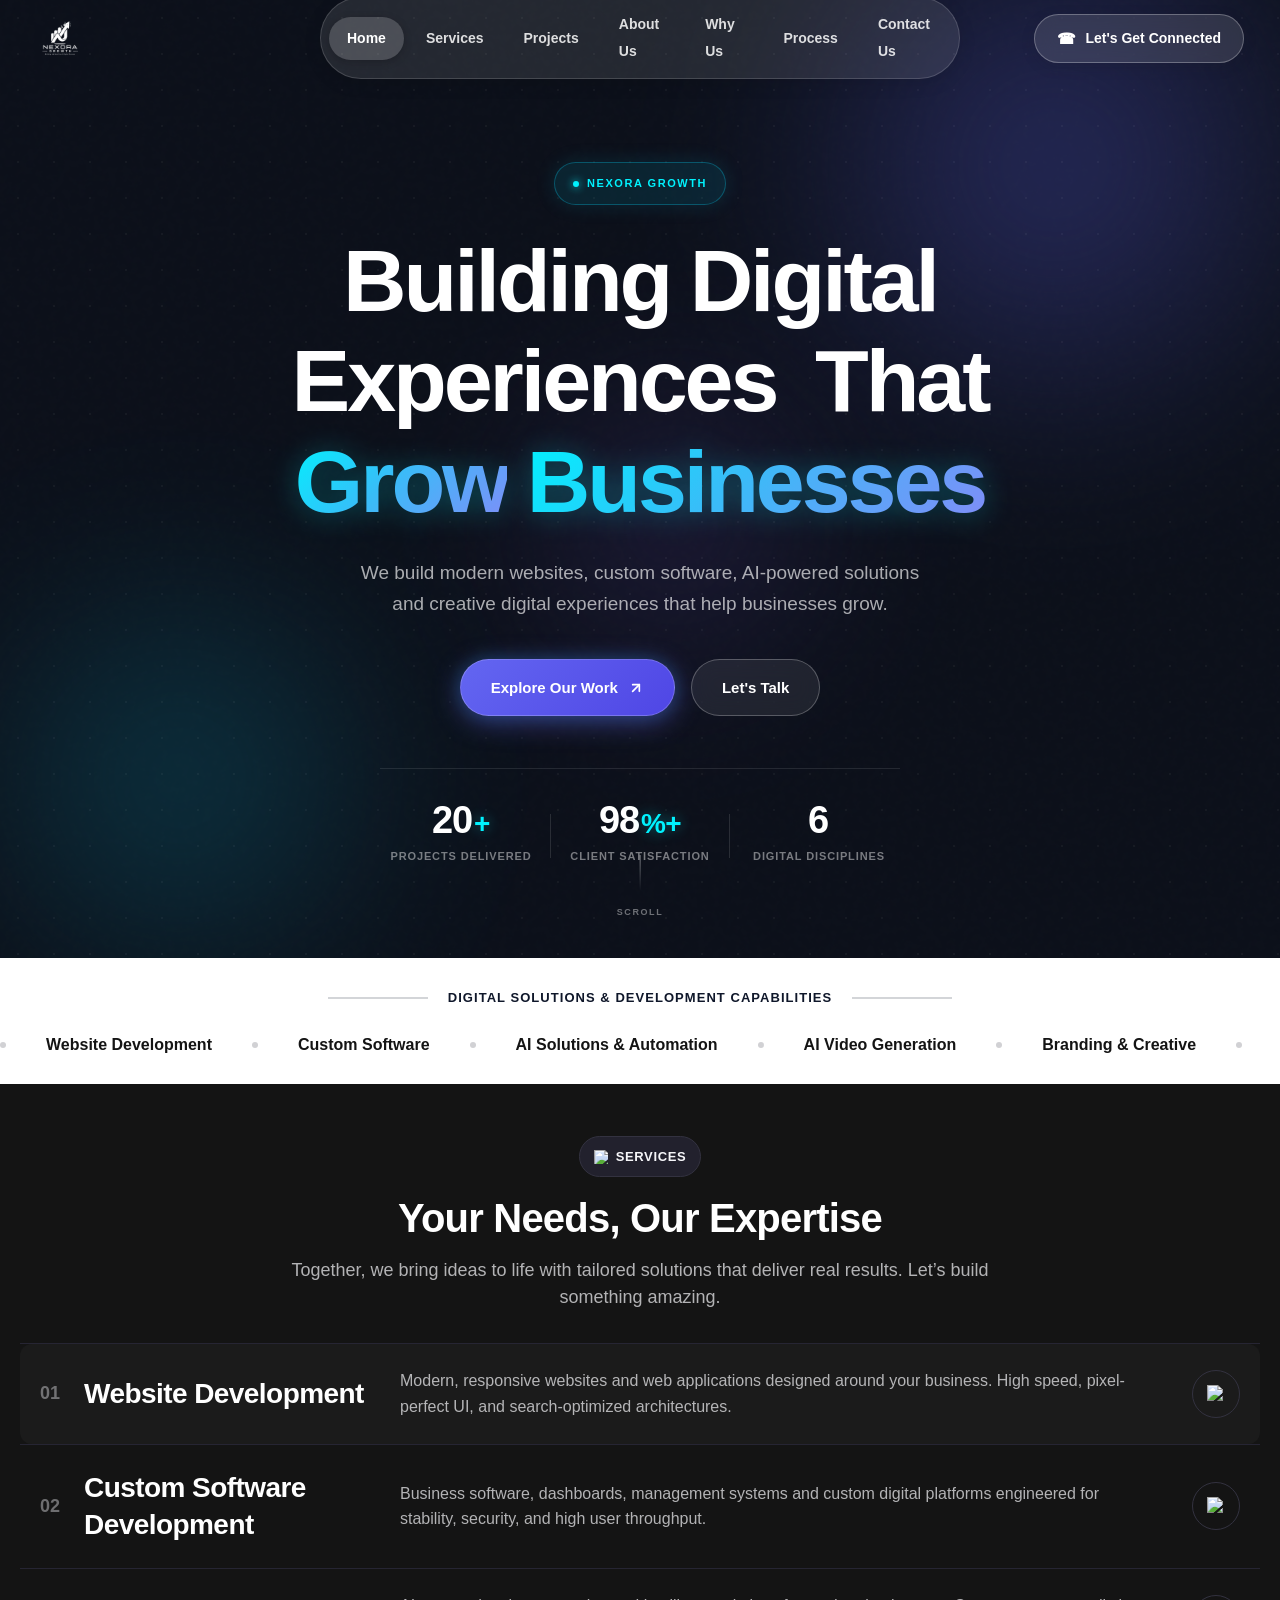
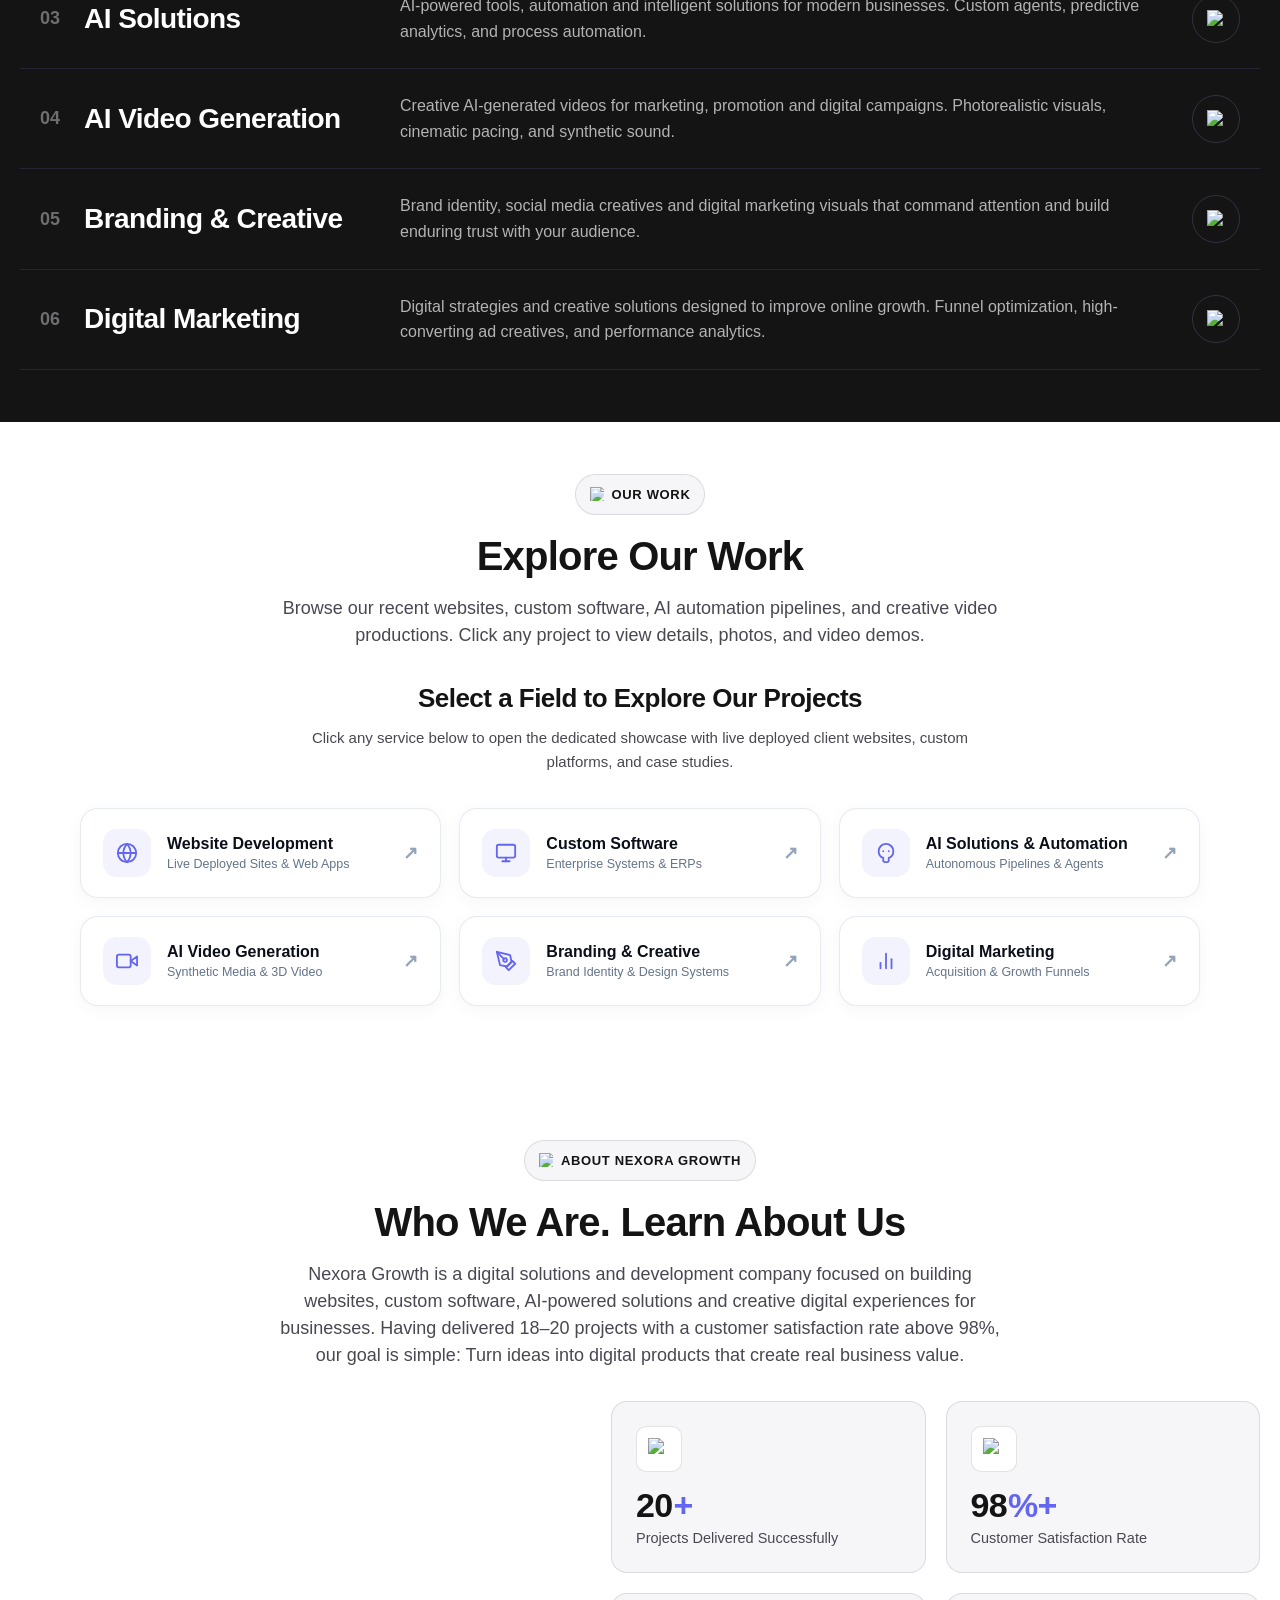
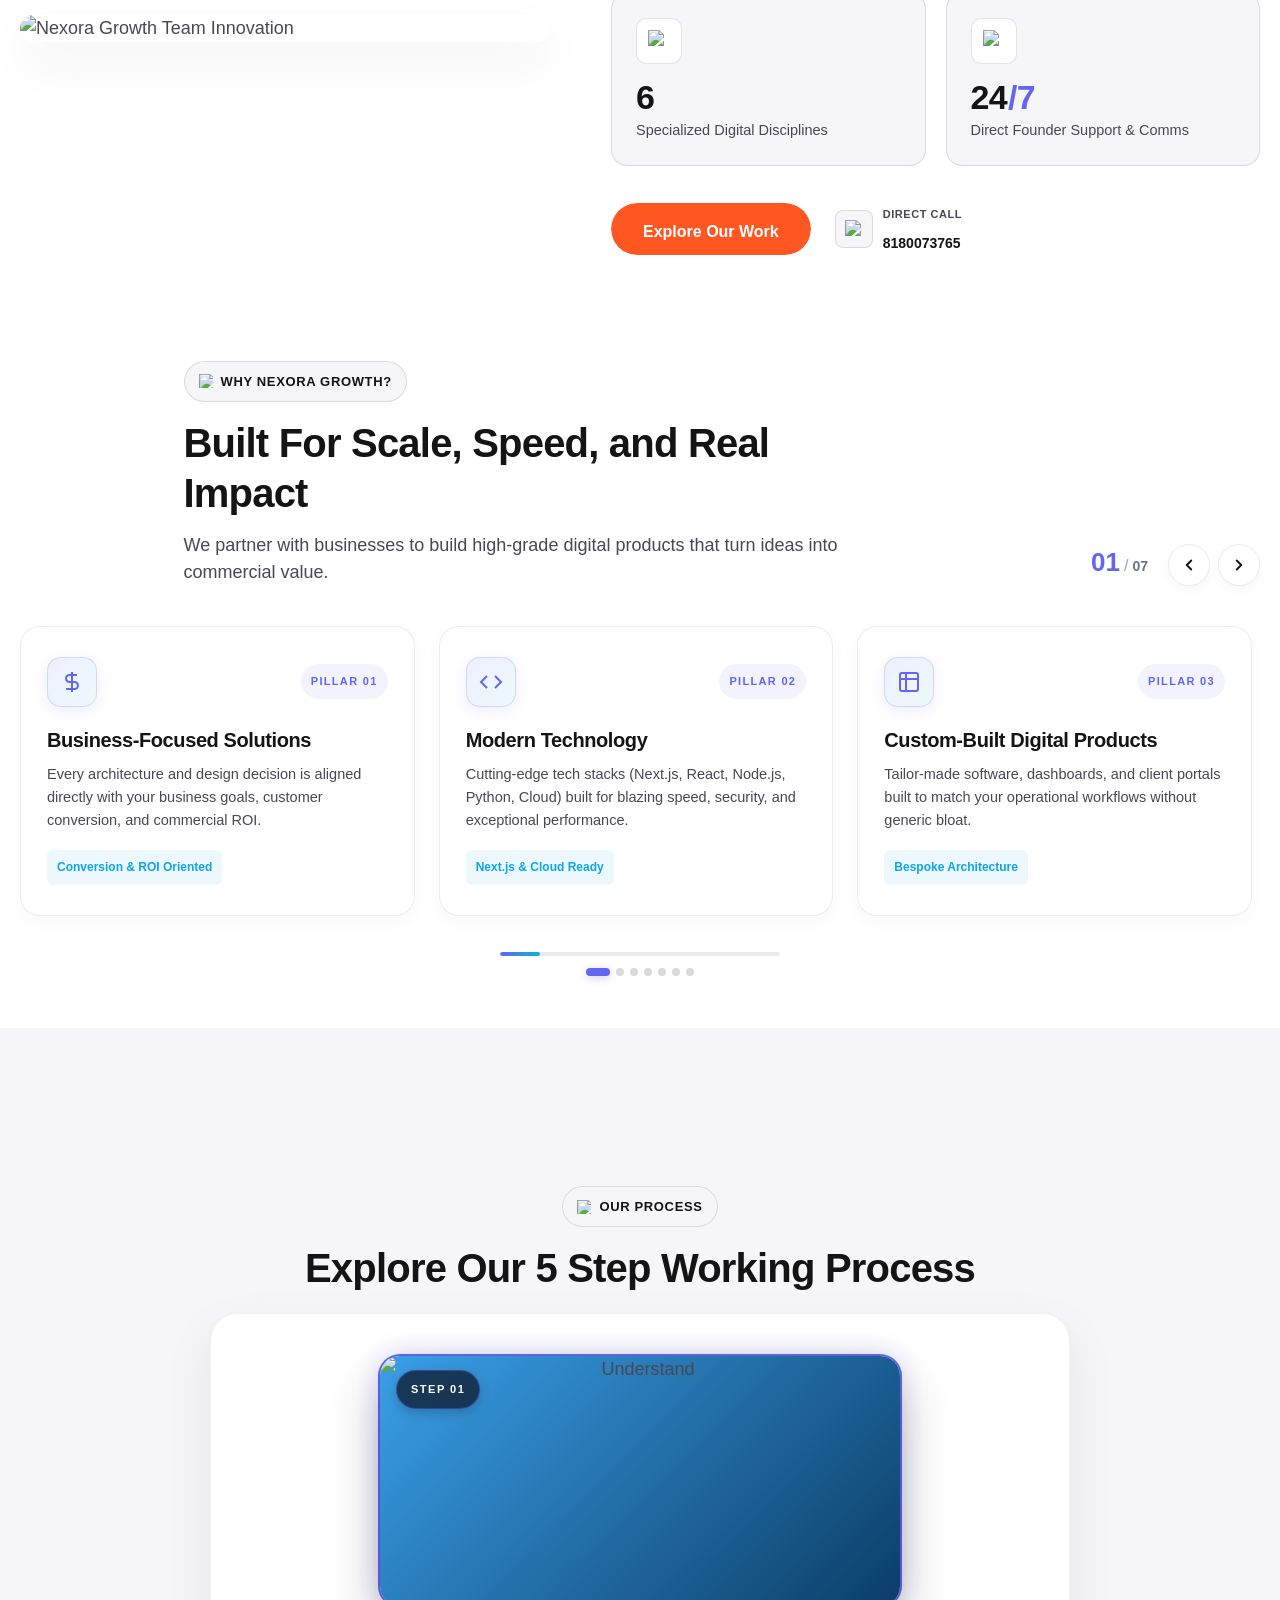
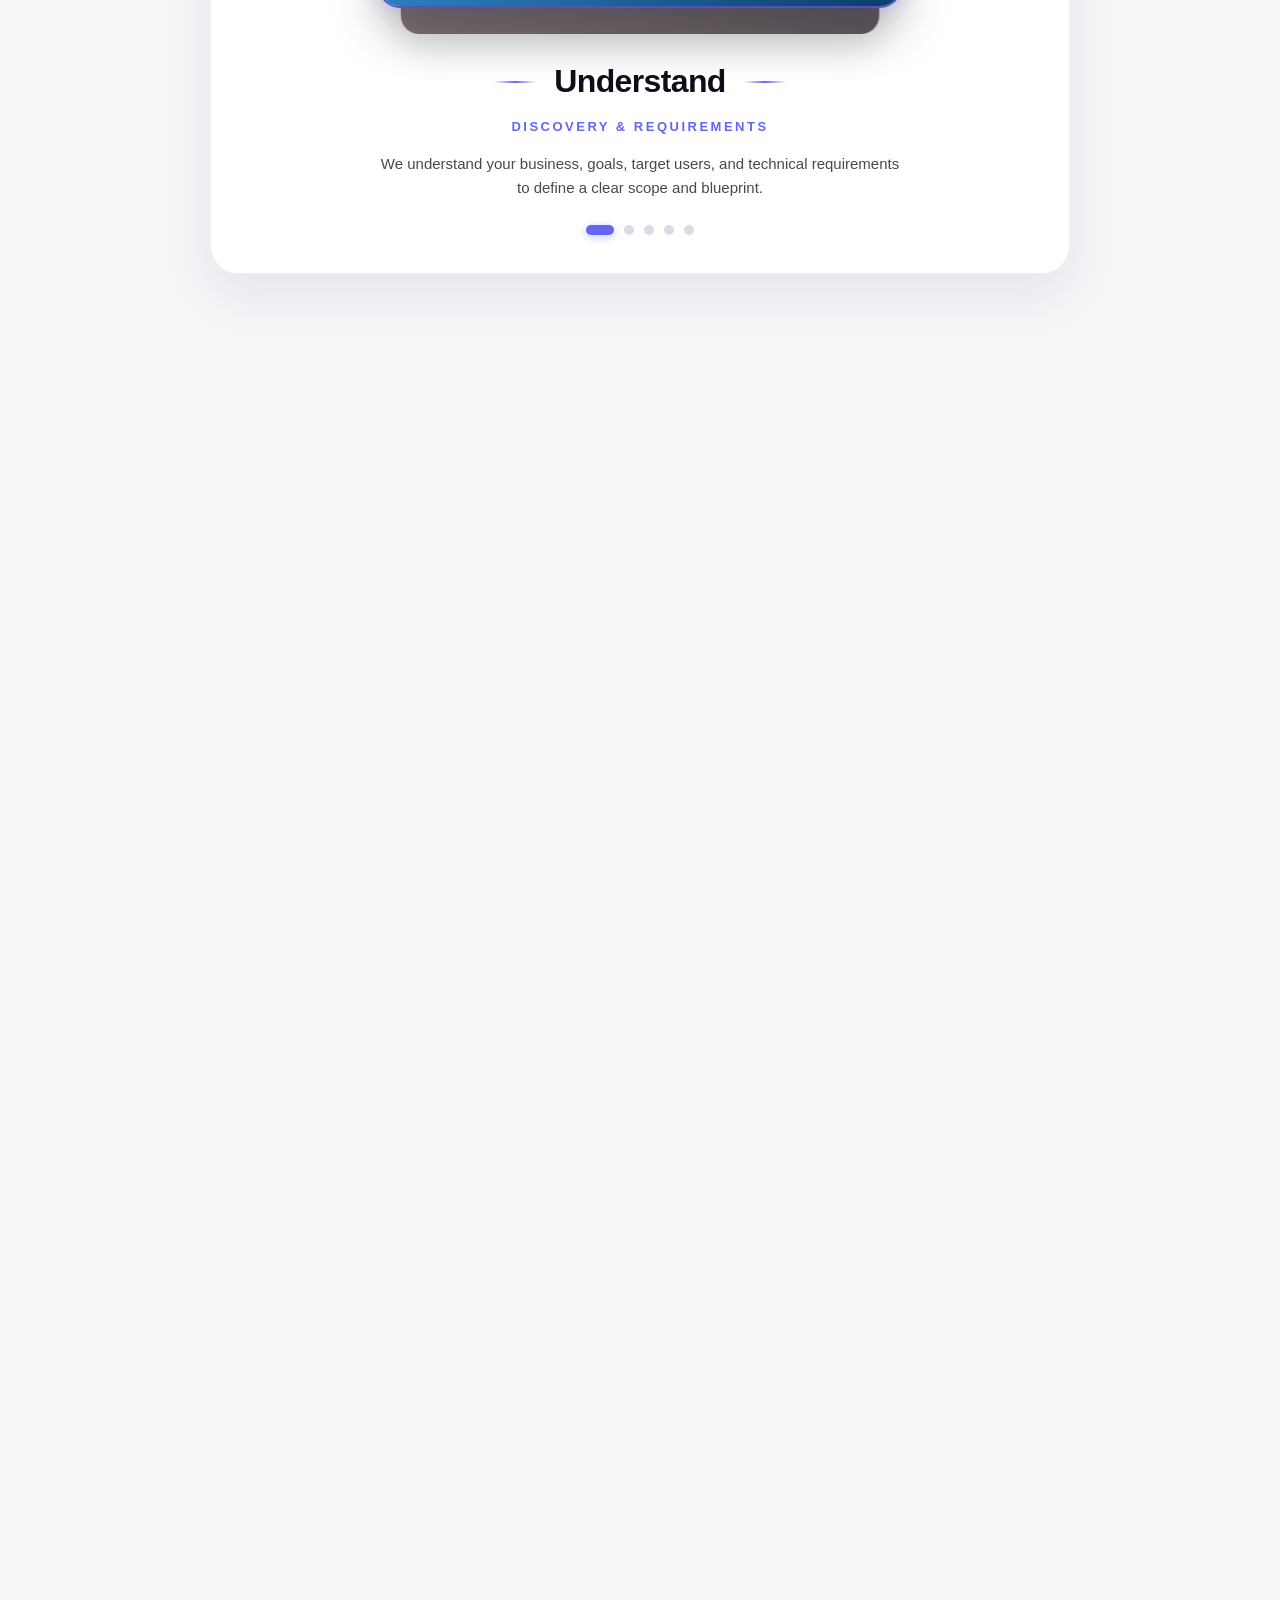
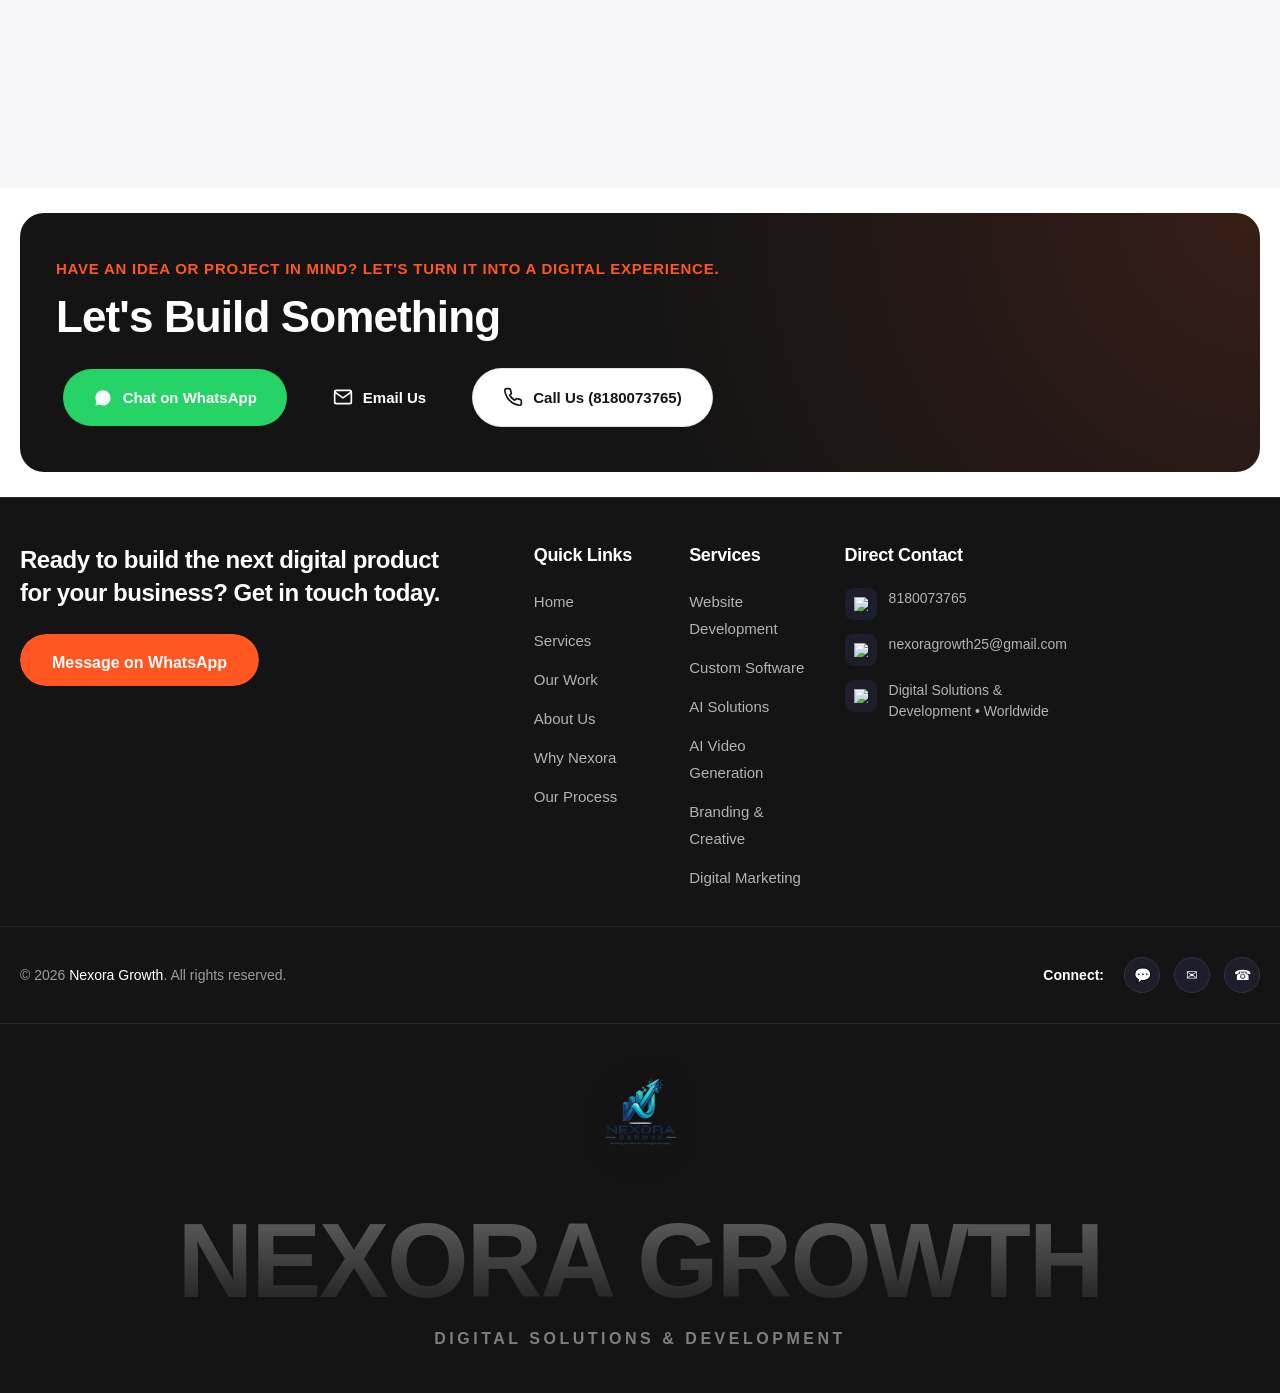
==== commit d08bb988: "Redesign About Us for mobile in 2x2 grid with scroll and counter animation, update hero stats with r" ====
--- a/index.html
+++ b/index.html
@@ -120,18 +120,24 @@
         <!-- Stats strip -->
         <div class="hero-stats" id="heroStats" aria-label="Key stats">
           <div class="hero-stat">
-            <span class="hero-stat-number" data-target="50">0</span><span class="hero-stat-suffix">+</span>
+            <div class="hero-stat-value">
+              <span class="hero-stat-number" data-target="20">0</span><span class="hero-stat-suffix">+</span>
+            </div>
             <span class="hero-stat-label">Projects Delivered</span>
           </div>
           <div class="hero-stat-divider" aria-hidden="true"></div>
           <div class="hero-stat">
-            <span class="hero-stat-number" data-target="20">0</span><span class="hero-stat-suffix">+</span>
-            <span class="hero-stat-label">Happy Clients</span>
+            <div class="hero-stat-value">
+              <span class="hero-stat-number" data-target="98">0</span><span class="hero-stat-suffix">%+</span>
+            </div>
+            <span class="hero-stat-label">Client Satisfaction</span>
           </div>
           <div class="hero-stat-divider" aria-hidden="true"></div>
           <div class="hero-stat">
-            <span class="hero-stat-number" data-target="5">0</span><span class="hero-stat-suffix">+</span>
-            <span class="hero-stat-label">Years Experience</span>
+            <div class="hero-stat-value">
+              <span class="hero-stat-number" data-target="6">0</span><span class="hero-stat-suffix"></span>
+            </div>
+            <span class="hero-stat-label">Digital Disciplines</span>
           </div>
         </div>
       </div>
@@ -465,7 +471,7 @@
     <!-- About Us Section - Flow Step 4 -->
     <section class="section about-us" id="about">
       <div class="container">
-        <div class="section-title-wrapper">
+        <div class="section-title-wrapper about-reveal-header">
           <div class="section-subtitle-wrap">
             <div class="section-subtitle-single">
               <img src="https://cdn.prod.website-files.com/6877e02f5387b6bdd6d338ec/687810aa5293f9e8c955c26a_Section%20Subtitle%20Icon.svg" alt="Subtitle Icon" class="section-subtitle-icon">
@@ -479,7 +485,7 @@
         </div>
         
         <div class="about-us-content">
-          <div class="about-us-image-wrapper">
+          <div class="about-us-image-wrapper about-reveal-image">
             <img src="https://cdn.prod.website-files.com/6877e02f5387b6bdd6d338ec/6878121432484b77d15b7692_About%20Us%20Image.png" alt="Nexora Growth Team Innovation" class="about-us-image">
             <div class="image-overlay">
               <div class="image-overlay-left"></div>
@@ -487,50 +493,58 @@
             </div>
           </div>
           
-          <div class="about-us-typography">
-            <div class="about-us-top-grid">
-              <!-- Stat Card 1 -->
-              <div class="about-us-card">
+          <div class="about-us-typography about-reveal-body">
+            <div class="about-us-top-grid" id="aboutStatsGrid">
+              <!-- Stat Card 1: 20+ Projects -->
+              <div class="about-us-card" style="--card-index: 0">
                 <div class="about-us-card-icon-wrap">
                   <img src="https://cdn.prod.website-files.com/6877e02f5387b6bdd6d338ec/68781451c1b2ec734bdb1f89_About%20Us%20Card%20Icon1.svg" alt="Work Icon" class="about-us-card-icon">
                 </div>
                 <div class="summery-counter-wrap">
-                  <h3 class="number-digit" id="counter-1">18-20</h3>
+                  <h3 class="number-digit">
+                    <span class="about-counter-num" data-target="20">0</span><span class="about-counter-suffix">+</span>
+                  </h3>
                 </div>
                 <p class="about-us-card-description">Projects Delivered Successfully</p>
               </div>
               
-              <!-- Stat Card 2 -->
-              <div class="about-us-card">
+              <!-- Stat Card 2: 98%+ Satisfaction -->
+              <div class="about-us-card" style="--card-index: 1">
                 <div class="about-us-card-icon-wrap">
                   <img src="https://cdn.prod.website-files.com/6877e02f5387b6bdd6d338ec/6878145183772d0cdf6005e8_About%20Us%20Card%20Icon2.svg" alt="Experience Icon" class="about-us-card-icon">
                 </div>
                 <div class="summery-counter-wrap">
-                  <h3 class="number-digit" id="counter-2">98%+</h3>
+                  <h3 class="number-digit">
+                    <span class="about-counter-num" data-target="98">0</span><span class="about-counter-suffix">%+</span>
+                  </h3>
                 </div>
                 <p class="about-us-card-description">Customer Satisfaction Rate</p>
               </div>
               
-              <!-- Stat Card 3 -->
-              <div class="about-us-card">
+              <!-- Stat Card 3: 6 Disciplines -->
+              <div class="about-us-card" style="--card-index: 2">
                 <div class="about-us-card-icon-wrap">
                   <img src="https://cdn.prod.website-files.com/6877e02f5387b6bdd6d338ec/68781451e9e825ffe70ac4af_About%20Us%20Card%20Icon3.svg" alt="Award Icon" class="about-us-card-icon">
                 </div>
                 <div class="summery-counter-wrap">
-                  <h3 class="number-digit" id="counter-3">6</h3>
+                  <h3 class="number-digit">
+                    <span class="about-counter-num" data-target="6">0</span><span class="about-counter-suffix"></span>
+                  </h3>
                 </div>
                 <p class="about-us-card-description">Specialized Digital Disciplines</p>
               </div>
               
-              <!-- Stat Card 4 -->
-              <div class="about-us-card">
+              <!-- Stat Card 4: 24/7 Founder Support -->
+              <div class="about-us-card" style="--card-index: 3">
                 <div class="about-us-card-icon-wrap">
                   <img src="https://cdn.prod.website-files.com/6877e02f5387b6bdd6d338ec/68781451954bf1b86c600b25_About%20Us%20Card%20Icon4.svg" alt="Clients Icon" class="about-us-card-icon">
                 </div>
                 <div class="summery-counter-wrap">
-                  <h3 class="number-digit" id="counter-4">24/7</h3>
-                </div>
-                <p class="about-us-card-description">Direct Founder Communication &amp; Support</p>
+                  <h3 class="number-digit">
+                    <span class="about-counter-num" data-target="24">0</span><span class="about-counter-suffix">/7</span>
+                  </h3>
+                </div>
+                <p class="about-us-card-description">Direct Founder Support &amp; Comms</p>
               </div>
             </div>
             
--- a/css/style.css
+++ b/css/style.css
@@ -734,6 +734,13 @@
   flex: 1;
 }
 
+.hero-stat-value {
+  display: inline-flex;
+  align-items: baseline;
+  justify-content: center;
+  gap: 2px;
+}
+
 .hero-stat-number {
   font-size: clamp(26px, 4vw, 38px);
   font-weight: 900;
@@ -1826,9 +1833,36 @@
   100% { transform: translateX(-33.3333%); }
 }
 
-/* --- About Us Section --- */
+/* --- About Us Section (With Scroll Animation & Counter Styling) --- */
 .section.about-us {
   background-color: #ffffff;
+  position: relative;
+  overflow: hidden;
+}
+
+.about-reveal-header {
+  opacity: 0;
+  transform: translateY(26px);
+  transition: opacity 0.7s cubic-bezier(0.16, 1, 0.3, 1), transform 0.7s cubic-bezier(0.16, 1, 0.3, 1);
+}
+
+.about-reveal-image {
+  opacity: 0;
+  transform: translateY(30px) scale(0.97);
+  transition: opacity 0.75s cubic-bezier(0.16, 1, 0.3, 1) 0.1s, transform 0.75s cubic-bezier(0.16, 1, 0.3, 1) 0.1s;
+}
+
+.about-reveal-body {
+  opacity: 0;
+  transform: translateY(26px);
+  transition: opacity 0.7s cubic-bezier(0.16, 1, 0.3, 1) 0.15s, transform 0.7s cubic-bezier(0.16, 1, 0.3, 1) 0.15s;
+}
+
+.section.about-us.in-view .about-reveal-header,
+.section.about-us.in-view .about-reveal-image,
+.section.about-us.in-view .about-reveal-body {
+  opacity: 1;
+  transform: translateY(0) scale(1);
 }
 
 .about-us-content {
@@ -1863,12 +1897,21 @@
   border: 1px solid var(--_colors-plates---border);
   border-radius: 16px;
   padding: 24px;
-  transition: transform 0.3s ease, box-shadow 0.3s ease;
+  opacity: 0;
+  transform: translateY(22px) scale(0.96);
+  transition: opacity 0.6s cubic-bezier(0.16, 1, 0.3, 1), transform 0.6s cubic-bezier(0.16, 1, 0.3, 1), box-shadow 0.3s ease, border-color 0.3s ease;
+  transition-delay: calc(var(--card-index, 0) * 110ms + 120ms);
+}
+
+.section.about-us.in-view .about-us-card {
+  opacity: 1;
+  transform: translateY(0) scale(1);
 }
 
 .about-us-card:hover {
   transform: translateY(-4px);
-  box-shadow: 0 12px 30px rgba(0, 0, 0, 0.05);
+  box-shadow: 0 14px 30px rgba(99, 102, 241, 0.08), 0 4px 12px rgba(0, 0, 0, 0.04);
+  border-color: rgba(99, 102, 241, 0.25);
 }
 
 .about-us-card-icon-wrap {
@@ -1895,14 +1938,21 @@
 }
 
 .number-digit {
-  font-size: 36px;
+  font-size: 34px;
   font-weight: var(--_fonts---font-weight--bold);
   color: var(--_colors-plates---primary);
   line-height: 1;
+  letter-spacing: -0.02em;
+}
+
+.about-counter-suffix {
+  color: #6366f1;
+  font-weight: 800;
+  margin-left: 1px;
 }
 
 .about-us-card-description {
-  font-size: 15px;
+  font-size: 14.5px;
   color: var(--_colors-plates---gray);
   line-height: 1.4;
 }
@@ -5029,8 +5079,78 @@
     grid-template-columns: 1fr;
   }
 
+  /* Mobile Redesign: 4 Stat Boxes in 2x2 Grid */
   .about-us-top-grid {
-    grid-template-columns: 1fr;
+    display: grid !important;
+    grid-template-columns: repeat(2, 1fr) !important;
+    gap: 12px !important;
+    margin-bottom: 24px !important;
+  }
+
+  .about-us-card {
+    padding: 14px 12px !important;
+    border-radius: 14px !important;
+    background: #ffffff !important;
+    border: 1px solid rgba(226, 232, 240, 0.9) !important;
+    box-shadow: 0 4px 16px rgba(15, 23, 42, 0.04) !important;
+    display: flex !important;
+    flex-direction: column !important;
+    justify-content: space-between !important;
+    min-height: 126px !important;
+  }
+
+  .about-us-card-icon-wrap {
+    width: 32px !important;
+    height: 32px !important;
+    border-radius: 8px !important;
+    background-color: #f8fafc !important;
+    border: 1px solid #e2e8f0 !important;
+    margin-bottom: 8px !important;
+  }
+
+  .about-us-card-icon {
+    width: 16px !important;
+    height: 16px !important;
+  }
+
+  .summery-counter-wrap {
+    margin-bottom: 4px !important;
+  }
+
+  .number-digit {
+    font-size: 23px !important;
+    font-weight: 800 !important;
+    letter-spacing: -0.02em !important;
+    line-height: 1.1 !important;
+    color: #0f172a !important;
+  }
+
+  .about-counter-suffix {
+    font-size: 18px !important;
+    color: #6366f1 !important;
+  }
+
+  .about-us-card-description {
+    font-size: 11px !important;
+    line-height: 1.35 !important;
+    color: #64748b !important;
+    margin: 0 !important;
+  }
+
+  .about-us-bottom-content {
+    flex-direction: column !important;
+    align-items: stretch !important;
+    gap: 14px !important;
+  }
+
+  .about-us-bottom-content .primary-button {
+    width: 100% !important;
+    text-align: center !important;
+    justify-content: center !important;
+  }
+
+  .about-us-bottom-content .navbar-contact-link-block {
+    justify-content: center !important;
   }
 
   .cta-wrapper {
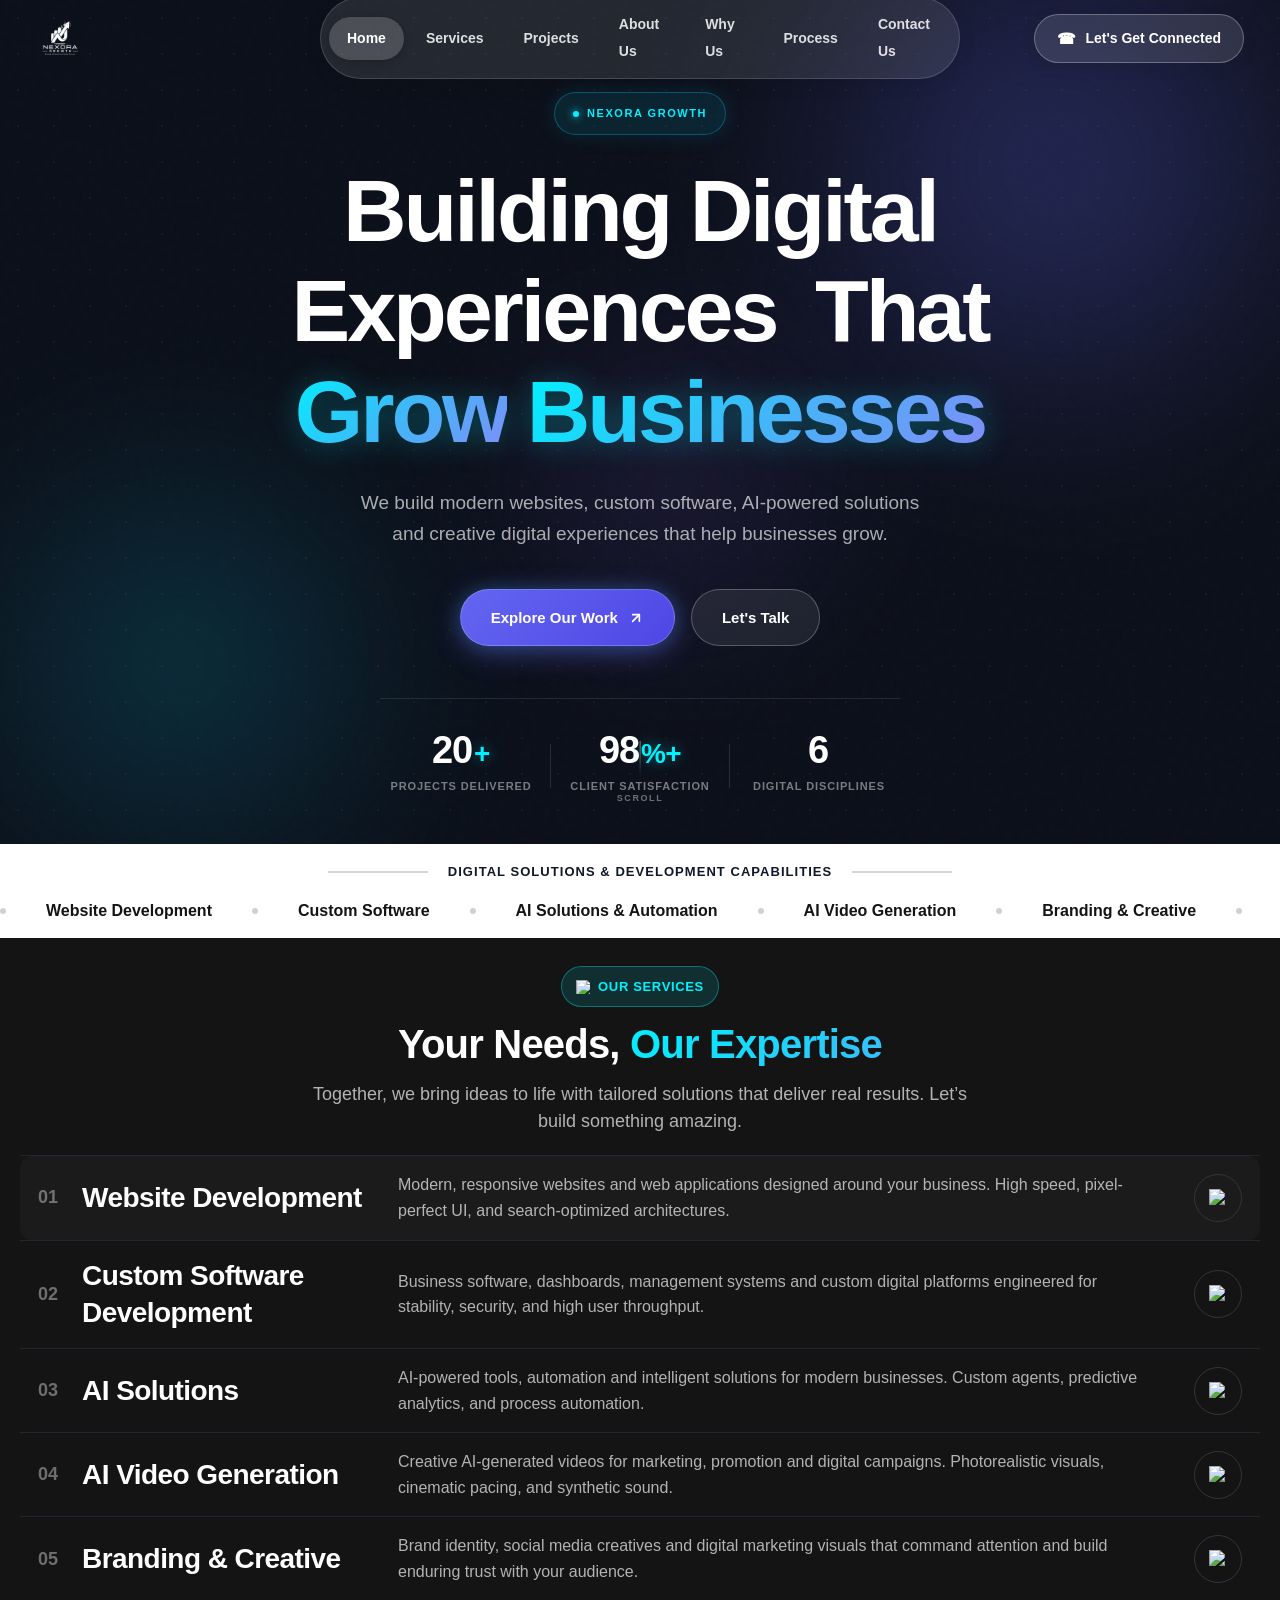
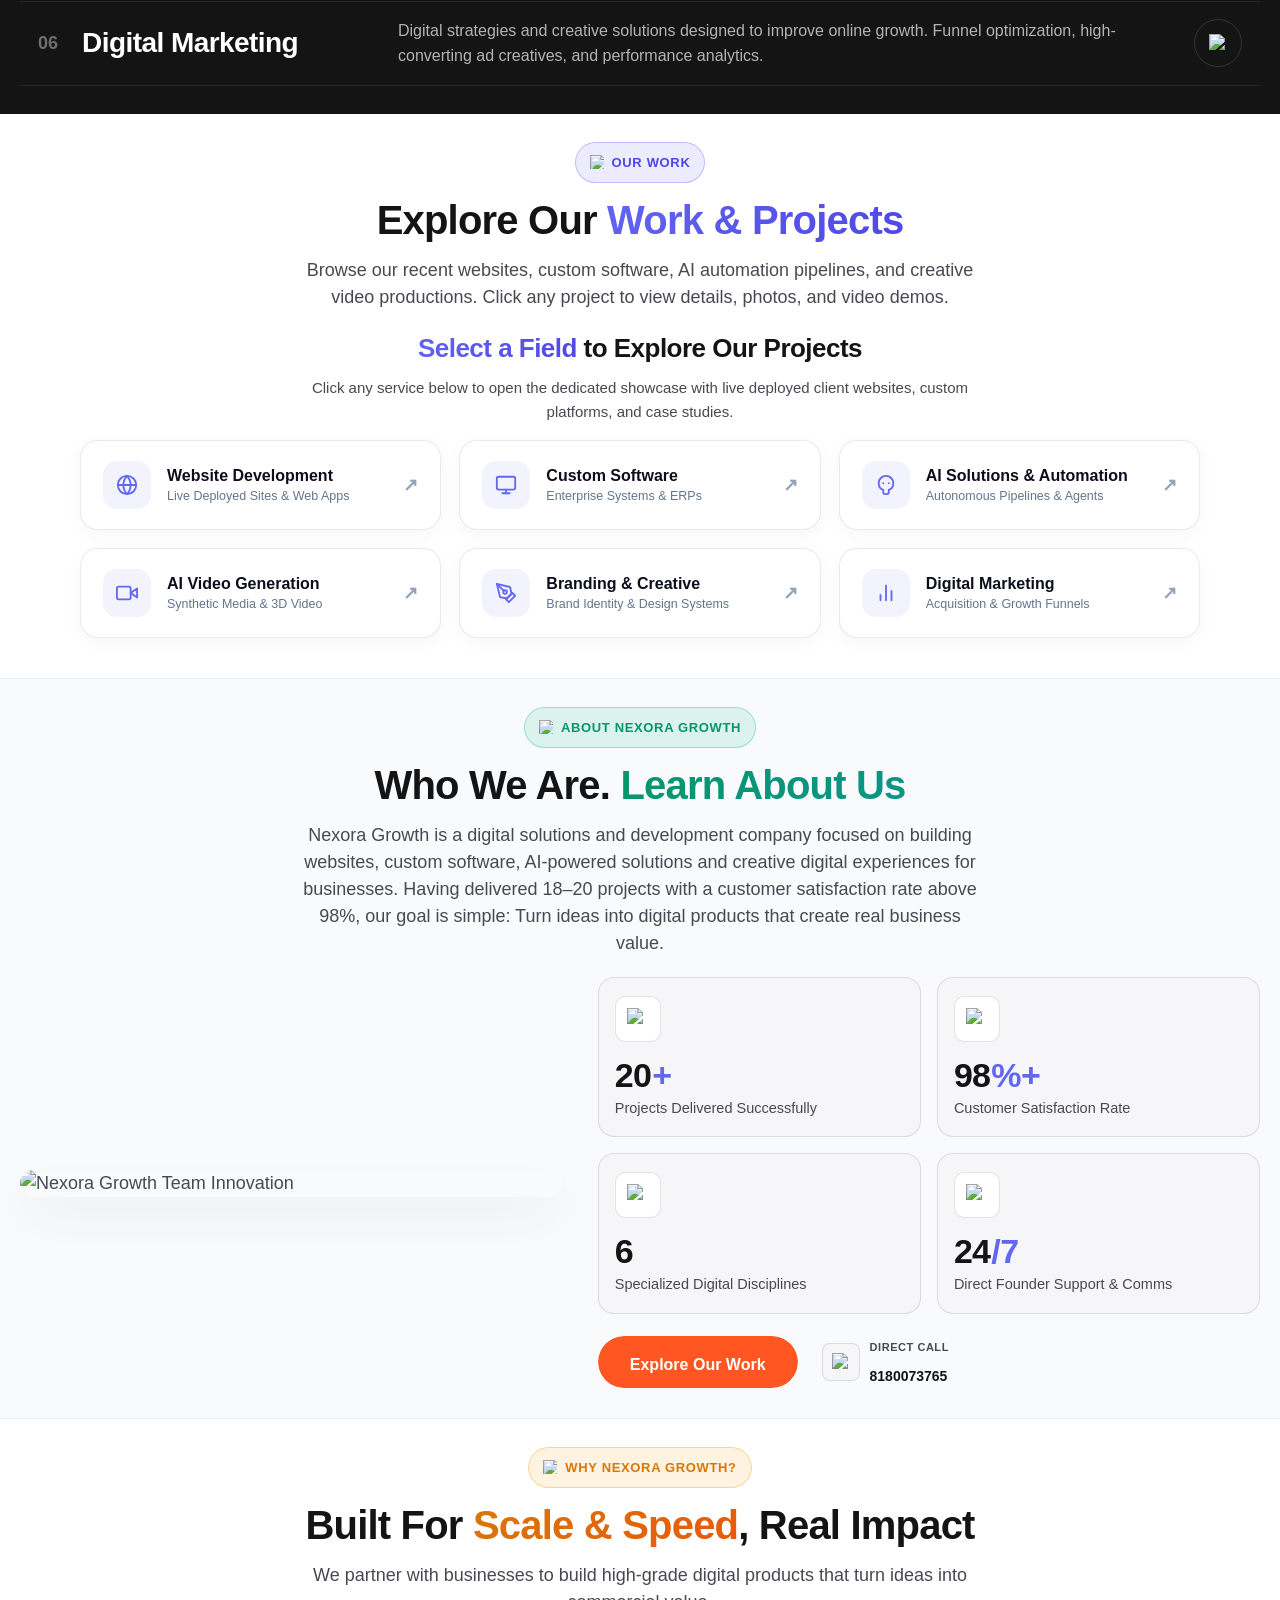
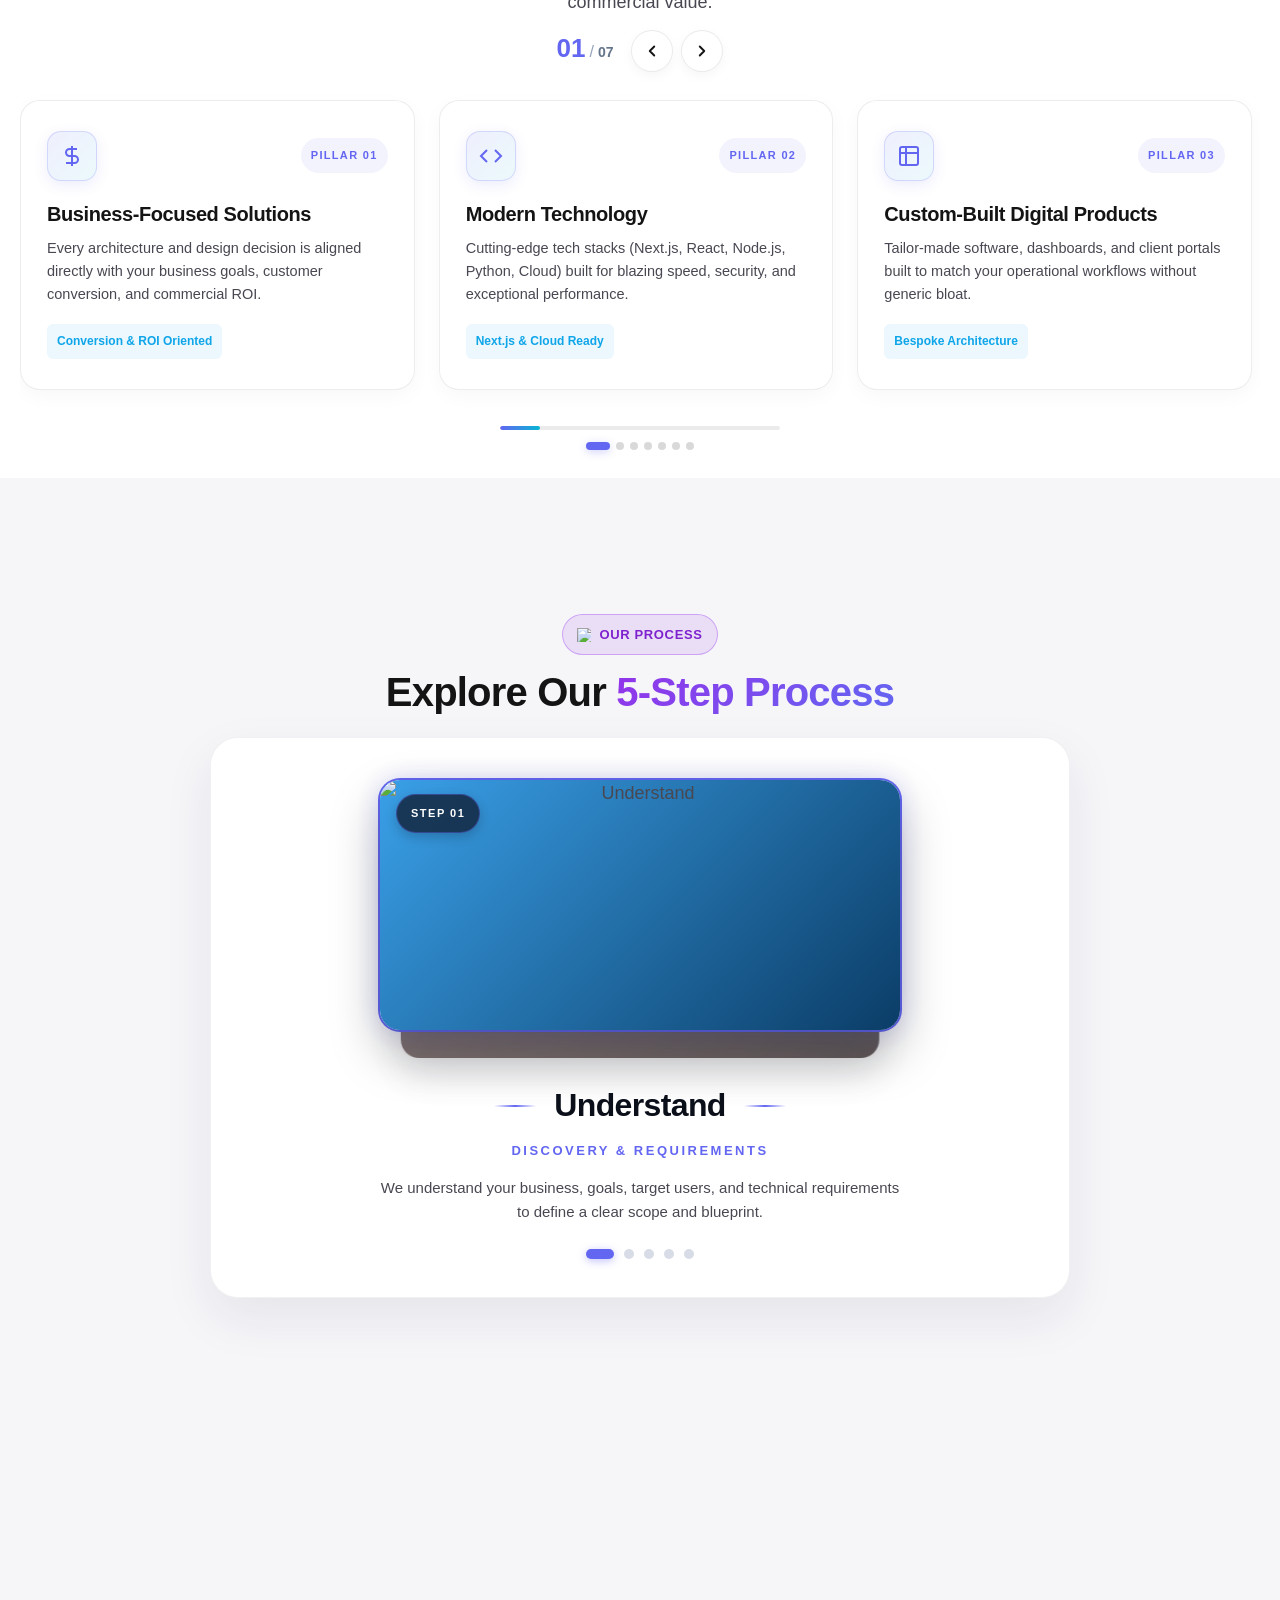
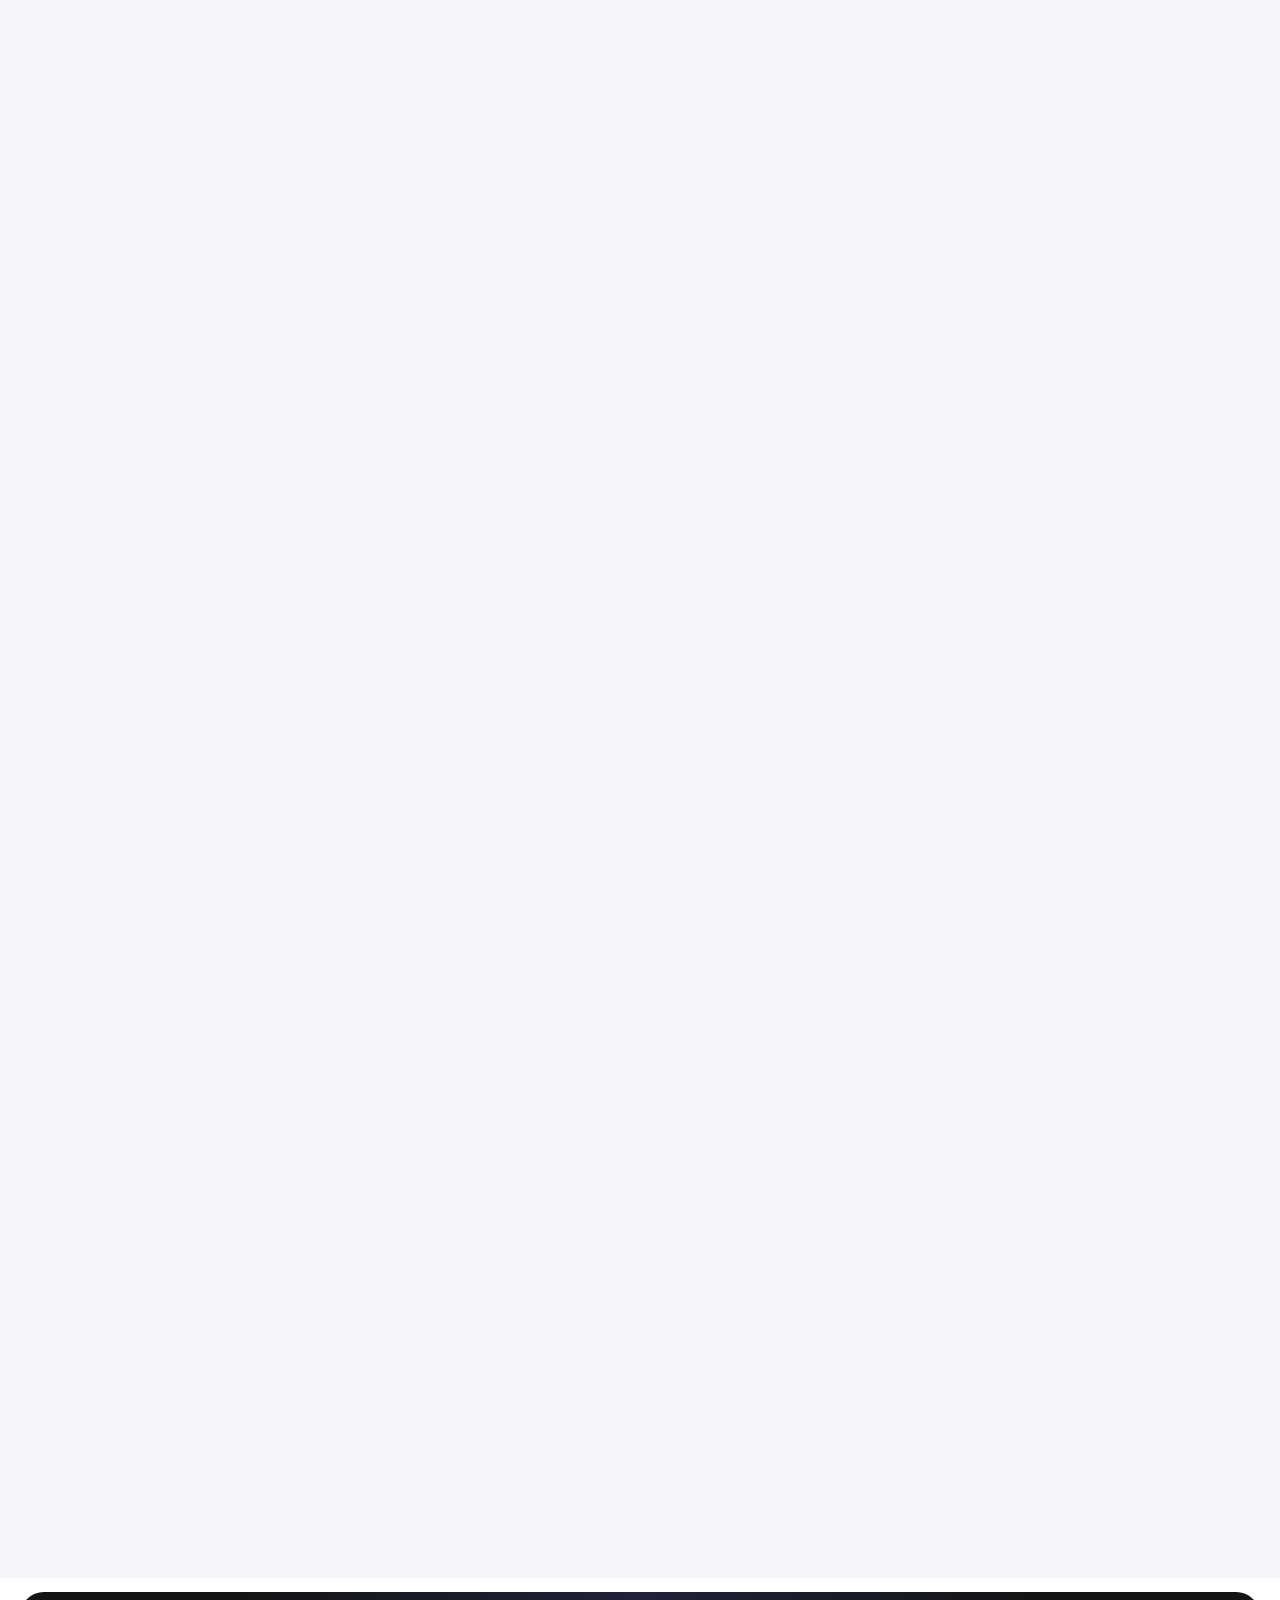
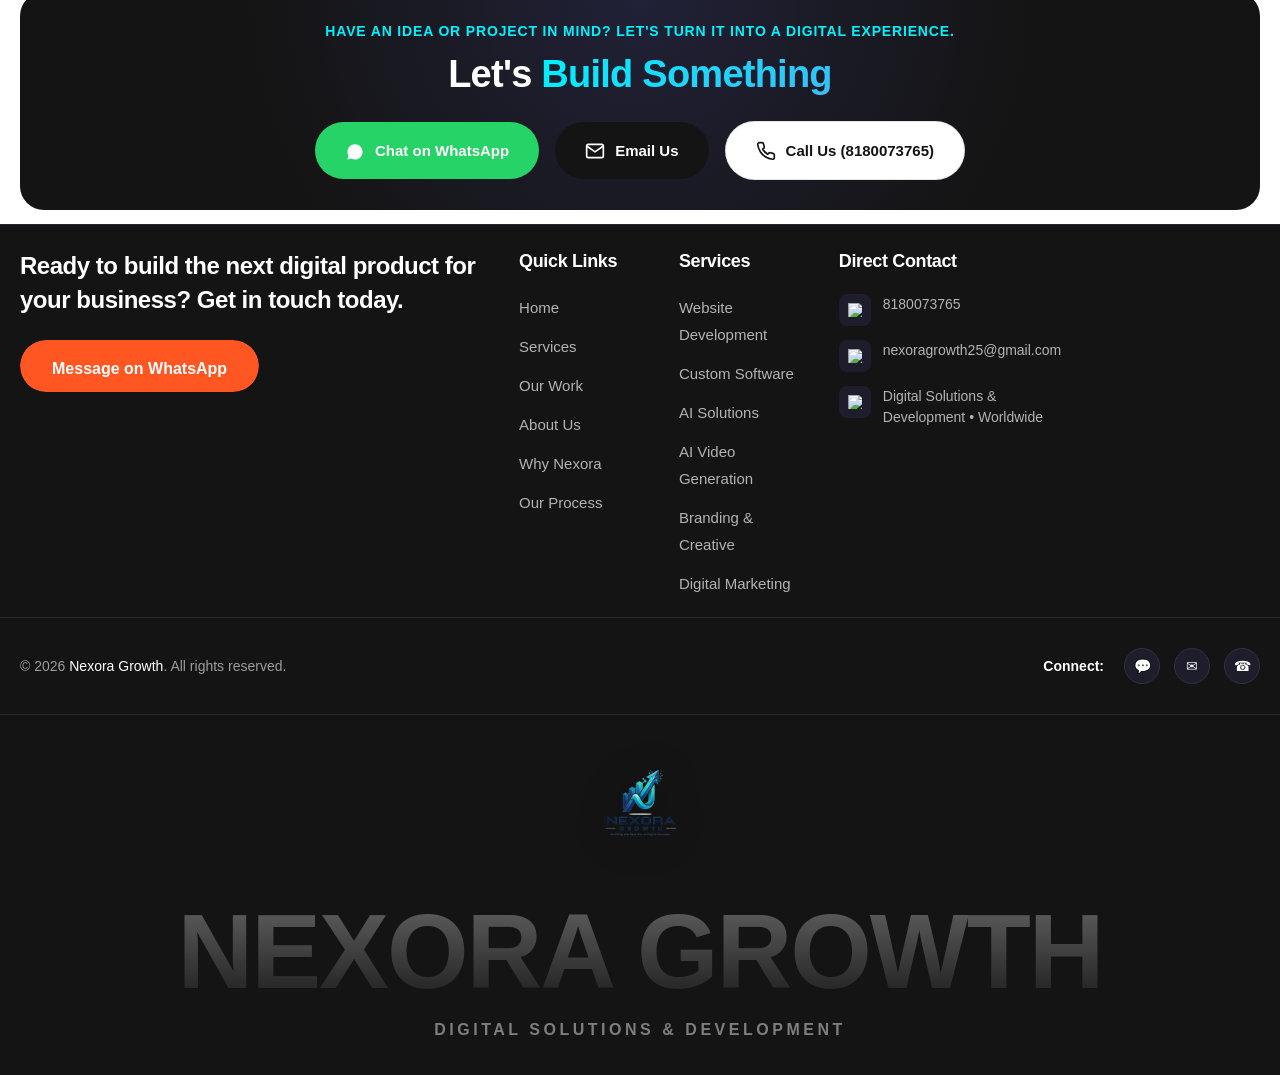
==== commit 0fbf167a: "Redesign mobile footer to compact side-by-side layout without logo, add distinct contrast colors and" ====
--- a/index.html
+++ b/index.html
@@ -215,12 +215,12 @@
       <div class="container">
         <div class="section-title-wrapper">
           <div class="section-subtitle-wrap">
-            <div class="section-subtitle-single gray-bg">
+            <div class="section-subtitle-single badge-services">
               <img src="https://cdn.prod.website-files.com/6877e02f5387b6bdd6d338ec/68a8be303fa5a8c72f1cf197_Section%20Subtitle%20Icon2.svg" alt="Services Icon" class="section-subtitle-icon">
-              <span class="section-subtitle white">Services</span>
-            </div>
-          </div>
-          <h2 class="section-title white">Your Needs, Our Expertise</h2>
+              <span class="section-subtitle">Our Services</span>
+            </div>
+          </div>
+          <h2 class="section-title white">Your Needs, <span class="highlight-cyan">Our Expertise</span></h2>
           <p class="section-description white-color">
             Together, we bring ideas to life with tailored solutions that deliver real results. Let’s build something amazing.
           </p>
@@ -349,12 +349,12 @@
       <div class="container">
         <div class="section-title-wrapper">
           <div class="section-subtitle-wrap">
-            <div class="section-subtitle-single">
+            <div class="section-subtitle-single badge-projects">
               <img src="https://cdn.prod.website-files.com/6877e02f5387b6bdd6d338ec/687810aa5293f9e8c955c26a_Section%20Subtitle%20Icon.svg" alt="Portfolio Icon" class="section-subtitle-icon">
               <span class="section-subtitle">Our Work</span>
             </div>
           </div>
-          <h2 class="section-title">Explore Our Work</h2>
+          <h2 class="section-title">Explore Our <span class="highlight-indigo">Work &amp; Projects</span></h2>
           <p class="section-description">
             Browse our recent websites, custom software, AI automation pipelines, and creative video productions. Click any project to view details, photos, and video demos.
           </p>
@@ -363,7 +363,7 @@
         <!-- Simple 6 Small Service Tabs -->
         <div class="service-tabs-wrapper">
           <div class="service-tabs-header">
-            <h3 class="service-tabs-title">Select a Field to Explore Our Projects</h3>
+            <h3 class="service-tabs-title"><span class="highlight-indigo">Select a Field</span> to Explore Our Projects</h3>
             <p class="service-tabs-subtitle">Click any service below to open the dedicated showcase with live deployed client websites, custom platforms, and case studies.</p>
           </div>
 
@@ -473,12 +473,12 @@
       <div class="container">
         <div class="section-title-wrapper about-reveal-header">
           <div class="section-subtitle-wrap">
-            <div class="section-subtitle-single">
+            <div class="section-subtitle-single badge-about">
               <img src="https://cdn.prod.website-files.com/6877e02f5387b6bdd6d338ec/687810aa5293f9e8c955c26a_Section%20Subtitle%20Icon.svg" alt="Subtitle Icon" class="section-subtitle-icon">
               <span class="section-subtitle">About Nexora Growth</span>
             </div>
           </div>
-          <h2 class="section-title">Who We Are. Learn About Us</h2>
+          <h2 class="section-title">Who We Are. <span class="highlight-emerald">Learn About Us</span></h2>
           <p class="section-description">
             Nexora Growth is a digital solutions and development company focused on building websites, custom software, AI-powered solutions and creative digital experiences for businesses. Having delivered 18–20 projects with a customer satisfaction rate above 98%, our goal is simple: Turn ideas into digital products that create real business value.
           </p>
@@ -578,12 +578,12 @@
         <div class="why-us-header-row">
           <div class="section-title-wrapper why-us-title-wrapper">
             <div class="section-subtitle-wrap">
-              <div class="section-subtitle-single">
+              <div class="section-subtitle-single badge-why">
                 <img src="https://cdn.prod.website-files.com/6877e02f5387b6bdd6d338ec/687810aa5293f9e8c955c26a_Section%20Subtitle%20Icon.svg" alt="Why Us Icon" class="section-subtitle-icon">
                 <span class="section-subtitle">Why Nexora Growth?</span>
               </div>
             </div>
-            <h2 class="section-title">Built For Scale, Speed, and Real Impact</h2>
+            <h2 class="section-title">Built For <span class="highlight-amber">Scale &amp; Speed</span>, Real Impact</h2>
             <p class="section-description">
               We partner with businesses to build high-grade digital products that turn ideas into commercial value.
             </p>
@@ -716,12 +716,12 @@
         <div class="process-pinned-container">
           <div class="process-section-header">
             <div class="section-subtitle-wrap">
-              <div class="section-subtitle-single">
+              <div class="section-subtitle-single badge-process">
                 <img src="https://cdn.prod.website-files.com/6877e02f5387b6bdd6d338ec/687810aa5293f9e8c955c26a_Section%20Subtitle%20Icon.svg" alt="Process Icon" class="section-subtitle-icon">
                 <span class="section-subtitle">Our Process</span>
               </div>
             </div>
-            <h2 class="section-title" style="margin-bottom: 0;">Explore Our 5 Step Working Process</h2>
+            <h2 class="section-title" style="margin-bottom: 0;">Explore Our <span class="highlight-purple">5-Step Process</span></h2>
           </div>
 
           <div class="widget process-widget">
@@ -755,7 +755,7 @@
         <div class="cta-wrapper">
           <div class="cta-typography">
             <h6 class="cta-subtitle">Have an idea or project in mind? Let's turn it into a digital experience.</h6>
-            <h2 class="cta-title">Let's Build Something</h2>
+            <h2 class="cta-title">Let's <span class="highlight-cyan">Build Something</span></h2>
             
             <div class="contact-actions-wrap">
               <!-- WhatsApp Chat Button -->
--- a/css/style.css
+++ b/css/style.css
@@ -107,9 +107,9 @@
   --_fonts---font-weight--bold: 700;
   --_fonts---font-weight--black: 900;
   
-  --section-gap: 52px;
-  --section-gap-medium: 36px;
-  --section-gap-small: 24px;
+  --section-gap: 28px;
+  --section-gap-medium: 20px;
+  --section-gap-small: 14px;
 }
 
 /* --- Base & Reset --- */
@@ -217,21 +217,21 @@
   max-width: 100%;
 }
 
-/* --- Section Headers & Subtitles --- */
+/* --- Section Headers & Subtitles (Center Aligned & Tight Spacing) --- */
 .section-title-wrapper {
-  text-align: center;
+  text-align: center !important;
   max-width: 720px;
-  margin: 0 auto 32px;
+  margin: 0 auto 20px;
 }
 
 .section-subtitle-wrap {
   display: flex;
-  justify-content: center;
-  margin-bottom: 16px;
+  justify-content: center !important;
+  margin-bottom: 12px;
 }
 
 .section-subtitle-wrap.left-alignment {
-  justify-content: flex-start;
+  justify-content: center !important;
 }
 
 .section-subtitle-single {
@@ -260,6 +260,7 @@
   color: var(--_colors-plates---primary);
   text-transform: uppercase;
   letter-spacing: 0.05em;
+  text-align: center;
 }
 
 .section-subtitle.white {
@@ -270,7 +271,8 @@
   color: var(--_colors-plates---primary);
   font-size: var(--_typography---titles--h2);
   line-height: 1.25;
-  margin-bottom: 14px;
+  margin-bottom: 12px;
+  text-align: center !important;
 }
 
 .section-title.white {
@@ -285,10 +287,96 @@
   color: var(--_colors-plates---gray);
   font-size: var(--_typography---paragraphs--lg-body);
   line-height: var(--_fonts---line-height--150);
+  text-align: center !important;
+  max-width: 680px;
+  margin-left: auto;
+  margin-right: auto;
 }
 
 .section-description.white-color {
   color: rgba(246, 246, 249, 0.7);
+}
+
+/* ── Section Title Contrast Highlights ── */
+.highlight-cyan {
+  color: #00f2fe;
+  background: linear-gradient(135deg, #00f2fe 0%, #38bdf8 100%);
+  -webkit-background-clip: text;
+  -webkit-text-fill-color: transparent;
+  display: inline-block;
+}
+
+.highlight-indigo {
+  color: #6366f1;
+  background: linear-gradient(135deg, #6366f1 0%, #4f46e5 100%);
+  -webkit-background-clip: text;
+  -webkit-text-fill-color: transparent;
+  display: inline-block;
+}
+
+.highlight-emerald {
+  color: #059669;
+  background: linear-gradient(135deg, #059669 0%, #0d9488 100%);
+  -webkit-background-clip: text;
+  -webkit-text-fill-color: transparent;
+  display: inline-block;
+}
+
+.highlight-amber {
+  color: #d97706;
+  background: linear-gradient(135deg, #d97706 0%, #ea580c 100%);
+  -webkit-background-clip: text;
+  -webkit-text-fill-color: transparent;
+  display: inline-block;
+}
+
+.highlight-purple {
+  color: #7e22ce;
+  background: linear-gradient(135deg, #9333ea 0%, #6366f1 100%);
+  -webkit-background-clip: text;
+  -webkit-text-fill-color: transparent;
+  display: inline-block;
+}
+
+/* ── Distinct Section Thematic Badges ── */
+.badge-services {
+  background: rgba(0, 242, 254, 0.12) !important;
+  border: 1px solid rgba(0, 242, 254, 0.35) !important;
+}
+.badge-services .section-subtitle {
+  color: #00f2fe !important;
+}
+
+.badge-projects {
+  background: rgba(99, 102, 241, 0.12) !important;
+  border: 1px solid rgba(99, 102, 241, 0.35) !important;
+}
+.badge-projects .section-subtitle {
+  color: #4f46e5 !important;
+}
+
+.badge-about {
+  background: rgba(16, 185, 129, 0.12) !important;
+  border: 1px solid rgba(16, 185, 129, 0.35) !important;
+}
+.badge-about .section-subtitle {
+  color: #059669 !important;
+}
+
+.badge-why {
+  background: rgba(245, 158, 11, 0.12) !important;
+  border: 1px solid rgba(245, 158, 11, 0.35) !important;
+}
+.badge-why .section-subtitle {
+  color: #d97706 !important;
+}
+
+.badge-process {
+  background: rgba(147, 51, 234, 0.12) !important;
+  border: 1px solid rgba(147, 51, 234, 0.35) !important;
+}
+.badge-process .section-subtitle {
+  color: #7e22ce !important;
 }
 
 /* --- Primary Interactive Buttons --- */
@@ -365,7 +453,8 @@
 .hero {
   position: relative;
   width: 100%;
-  min-height: 100vh;
+  min-height: auto;
+  padding: 16px 0 14px;
   display: flex;
   align-items: center;
   justify-content: center;
@@ -457,7 +546,7 @@
   align-items: center;
   justify-content: center;
   text-align: center;
-  padding: 110px 24px 36px;
+  padding: 64px 20px 16px;
   max-width: 920px;
   margin: 0 auto;
   width: 100%;
@@ -1753,8 +1842,8 @@
 
 /* --- Company Sponsors Section & Infinite Ticker --- */
 .company-section {
-  padding-top: 26px;
-  padding-bottom: 26px;
+  padding-top: 14px;
+  padding-bottom: 14px;
   border-top: none;
   border-bottom: none;
   background-color: #ffffff;
@@ -1767,7 +1856,7 @@
   align-items: center;
   justify-content: center;
   gap: 20px;
-  margin-bottom: 20px;
+  margin-bottom: 12px;
 }
 
 .company-subtitle-line {
@@ -1835,9 +1924,11 @@
 
 /* --- About Us Section (With Scroll Animation & Counter Styling) --- */
 .section.about-us {
-  background-color: #ffffff;
+  background-color: #f8fafc;
   position: relative;
   overflow: hidden;
+  border-top: 1px solid rgba(226, 232, 240, 0.7);
+  border-bottom: 1px solid rgba(226, 232, 240, 0.7);
 }
 
 .about-reveal-header {
@@ -1869,7 +1960,7 @@
   display: grid;
   grid-template-columns: 0.9fr 1.1fr;
   align-items: center;
-  gap: 60px;
+  gap: 36px;
 }
 
 .about-us-image-wrapper {
@@ -1888,15 +1979,15 @@
 .about-us-top-grid {
   display: grid;
   grid-template-columns: 1fr 1fr;
-  gap: 20px;
-  margin-bottom: 35px;
+  gap: 16px;
+  margin-bottom: 20px;
 }
 
 .about-us-card {
   background-color: var(--_colors-plates---light-gray);
   border: 1px solid var(--_colors-plates---border);
   border-radius: 16px;
-  padding: 24px;
+  padding: 18px 16px;
   opacity: 0;
   transform: translateY(22px) scale(0.96);
   transition: opacity 0.6s cubic-bezier(0.16, 1, 0.3, 1), transform 0.6s cubic-bezier(0.16, 1, 0.3, 1), box-shadow 0.3s ease, border-color 0.3s ease;
@@ -1983,7 +2074,7 @@
   display: grid;
   grid-template-columns: 360px 1fr auto;
   align-items: center;
-  padding: 24px 20px;
+  padding: 16px 18px;
   position: relative;
   text-decoration: none;
   transition: background-color 0.3s ease;
@@ -3606,35 +3697,54 @@
 
 /* --- Call to Action (CTA) Section --- */
 .section.cta {
-  padding-top: 25px;
-  padding-bottom: 25px;
+  padding-top: 14px;
+  padding-bottom: 14px;
   background-color: #ffffff;
 }
 
 .cta-wrapper {
   background-color: var(--_colors-plates---dark-bg);
   border-radius: 24px;
-  padding: 45px 36px;
-  display: flex;
-  align-items: center;
-  justify-content: space-between;
-  gap: 40px;
-  background-image: radial-gradient(circle at top right, rgba(255, 86, 34, 0.15), transparent 50%);
+  padding: 30px 24px;
+  display: flex;
+  flex-direction: column;
+  align-items: center;
+  justify-content: center;
+  text-align: center;
+  gap: 16px;
+  background-image: radial-gradient(circle at top center, rgba(99, 102, 241, 0.16), transparent 60%);
+}
+
+.cta-typography {
+  text-align: center;
+  max-width: 720px;
+  margin: 0 auto;
 }
 
 .cta-subtitle {
-  color: var(--_colors-plates---secondary);
-  font-size: 15px;
+  color: #00f2fe;
+  font-size: 14px;
   font-weight: var(--_fonts---font-weight--bold);
   text-transform: uppercase;
-  letter-spacing: 0.05em;
-  margin-bottom: 12px;
+  letter-spacing: 0.06em;
+  margin-bottom: 10px;
+  text-align: center;
 }
 
 .cta-title {
   color: #ffffff;
-  font-size: 44px;
+  font-size: 38px;
   line-height: 1.2;
+  margin-bottom: 18px;
+  text-align: center;
+}
+
+.contact-actions-wrap {
+  display: flex;
+  align-items: center;
+  justify-content: center;
+  gap: 14px;
+  flex-wrap: wrap;
 }
 
 /* --- Blog Section --- */
@@ -3743,16 +3853,16 @@
 .section.footer {
   background-color: var(--_colors-plates---dark-bg);
   color: #ffffff;
-  padding-top: 45px;
-  padding-bottom: 25px;
+  padding-top: 24px;
+  padding-bottom: 16px;
   border-top: 1px solid var(--_colors-plates---border-dark);
 }
 
 .footer-content {
   display: grid;
   grid-template-columns: 1fr 1.6fr;
-  gap: 60px;
-  margin-bottom: 35px;
+  gap: 36px;
+  margin-bottom: 20px;
 }
 
 .footer-form-details-title {
@@ -4296,30 +4406,33 @@
   align-items: center;
 }
 
-/* --- Why Nexora Growth Section (Horizontal Interactive Carousel) --- */
+/* --- Why Nexora Growth Section (Horizontal Interactive Carousel - Centered) --- */
 .why-us-header-row {
   display: flex;
-  align-items: flex-end;
-  justify-content: space-between;
-  gap: 24px;
-  margin-bottom: 32px;
-  flex-wrap: wrap;
+  flex-direction: column;
+  align-items: center;
+  justify-content: center;
+  text-align: center;
+  gap: 14px;
+  margin-bottom: 20px;
 }
 
 .why-us-title-wrapper {
-  text-align: left;
-  margin-bottom: 0;
+  text-align: center !important;
+  margin: 0 auto !important;
+  max-width: 720px;
 }
 
 .why-us-title-wrapper .section-subtitle-wrap {
-  justify-content: flex-start;
+  justify-content: center !important;
 }
 
 .why-us-controls-wrap {
   display: flex;
   align-items: center;
-  gap: 20px;
-  flex-shrink: 0;
+  justify-content: center;
+  gap: 18px;
+  margin: 0 auto;
 }
 
 .why-us-counter {
@@ -4679,7 +4792,7 @@
   :root {
     --_typography---titles--h1: 42px;
     --_typography---titles--h2: 34px;
-    --section-gap: 40px;
+    --section-gap: 22px;
   }
 
   .navbar-full-container {
@@ -4856,7 +4969,7 @@
   :root {
     --_typography---titles--h1: 34px;
     --_typography---titles--h2: 26px;
-    --section-gap: 30px;
+    --section-gap: 16px;
   }
 
   /* --- Mobile Header: Same style as Desktop (Logo Left, 3-Item Capsule Pill Right) --- */
@@ -5018,11 +5131,12 @@
 
   /* --- Hero mobile styles --- */
   .hero {
-    min-height: 100svh;
+    min-height: auto !important;
+    padding: 8px 0 !important;
   }
 
   .hero-content {
-    padding: 96px 20px 80px !important;
+    padding: 52px 16px 12px !important;
   }
 
   .hero-headline {
@@ -5159,14 +5273,117 @@
     text-align: center;
   }
 
-  .footer-form-single {
+  /* --- Mobile Footer Redesign: Compact, No Logo, Side-by-Side Menu --- */
+  .footer-bottom-content {
+    display: none !important; /* Removes logo and monument on mobile */
+  }
+
+  .section.footer {
+    padding-top: 18px !important;
+    padding-bottom: 12px !important;
+  }
+
+  .footer-content {
+    grid-template-columns: 1fr !important;
+    gap: 14px !important;
+    margin-bottom: 12px !important;
+  }
+
+  .footer-form-wrapper {
+    text-align: center;
+  }
+
+  .footer-form-details-title {
+    font-size: 15px !important;
+    line-height: 1.35 !important;
+    margin-bottom: 8px !important;
+    text-align: center !important;
+  }
+
+  .footer-actions-container {
+    display: flex;
+    justify-content: center;
+    margin-top: 8px !important;
+  }
+
+  .footer-actions-container .primary-button {
+    padding: 10px 22px !important;
+    font-size: 13px !important;
+    width: auto !important;
+  }
+
+  .footer-menu-wrapper {
+    display: grid !important;
+    grid-template-columns: repeat(2, 1fr) !important;
+    gap: 14px 10px !important;
+    text-align: left;
+  }
+
+  .footer-menu-single {
+    margin-bottom: 0 !important;
+  }
+
+  .footer-menu-title {
+    font-size: 12px !important;
+    font-weight: 800 !important;
+    color: #818cf8 !important;
+    margin-bottom: 6px !important;
+    text-transform: uppercase;
+    letter-spacing: 0.05em;
+  }
+
+  .footer-menu-list-wrapper {
+    display: flex;
     flex-direction: column;
+    gap: 4px !important;
+    padding-left: 0 !important;
+    list-style: none !important;
+  }
+
+  .footer-menu-list-wrapper li {
+    margin-bottom: 2px !important;
+  }
+
+  .footer-menu-text-link {
+    font-size: 11.5px !important;
+    color: rgba(255, 255, 255, 0.72) !important;
+    line-height: 1.3 !important;
+  }
+
+  .footer-menu-single.footer-information {
+    grid-column: span 2 !important;
+    border-top: 1px solid rgba(255, 255, 255, 0.08);
+    padding-top: 10px !important;
+    margin-top: 2px !important;
+  }
+
+  .footer-information-wrapper {
+    display: flex !important;
+    flex-direction: column !important;
+    gap: 6px !important;
+  }
+
+  .footer-information-single {
+    font-size: 11px !important;
+    gap: 6px !important;
+  }
+
+  .footer-information-icon-wrap {
+    width: 24px !important;
+    height: 24px !important;
   }
 
   .footer-details-content {
     flex-direction: column;
-    gap: 16px;
+    gap: 8px !important;
+    padding-top: 8px !important;
     text-align: center;
+    font-size: 11px !important;
+  }
+
+  .footer-social-media-wrapper {
+    justify-content: center !important;
+    gap: 12px !important;
   }
 
   .project-modal-container {
@@ -5201,7 +5418,7 @@
   }
 
   .footer-menu-wrapper {
-    grid-template-columns: 1fr;
+    grid-template-columns: repeat(2, 1fr) !important;
   }
 
   .working-process-card {
@@ -5252,14 +5469,14 @@
 
 /* --- 6 Service Tabs on Homepage --- */
 .service-tabs-wrapper {
-  margin-top: 10px;
-  margin-bottom: 30px;
+  margin-top: 4px;
+  margin-bottom: 12px;
 }
 
 .service-tabs-header {
   text-align: center;
   max-width: 680px;
-  margin: 0 auto 34px;
+  margin: 0 auto 16px;
 }
 
 .service-tabs-title {
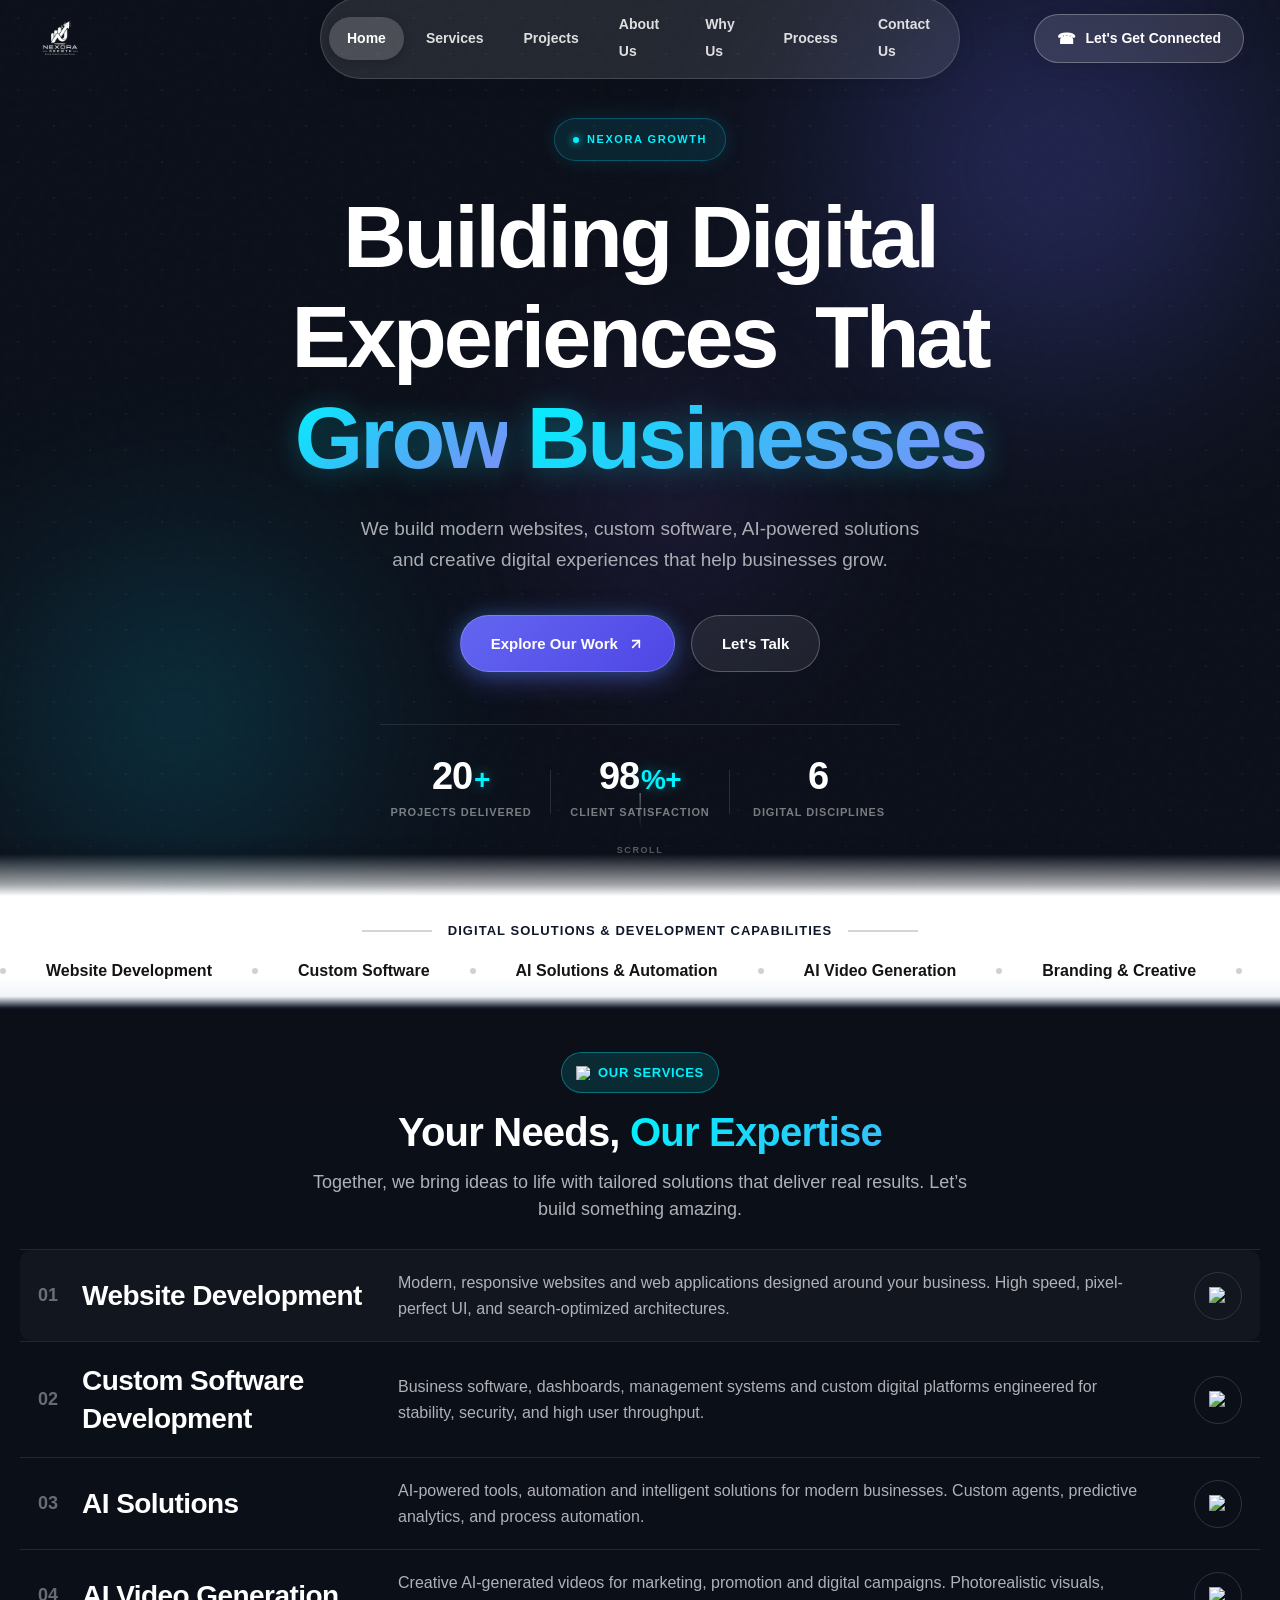
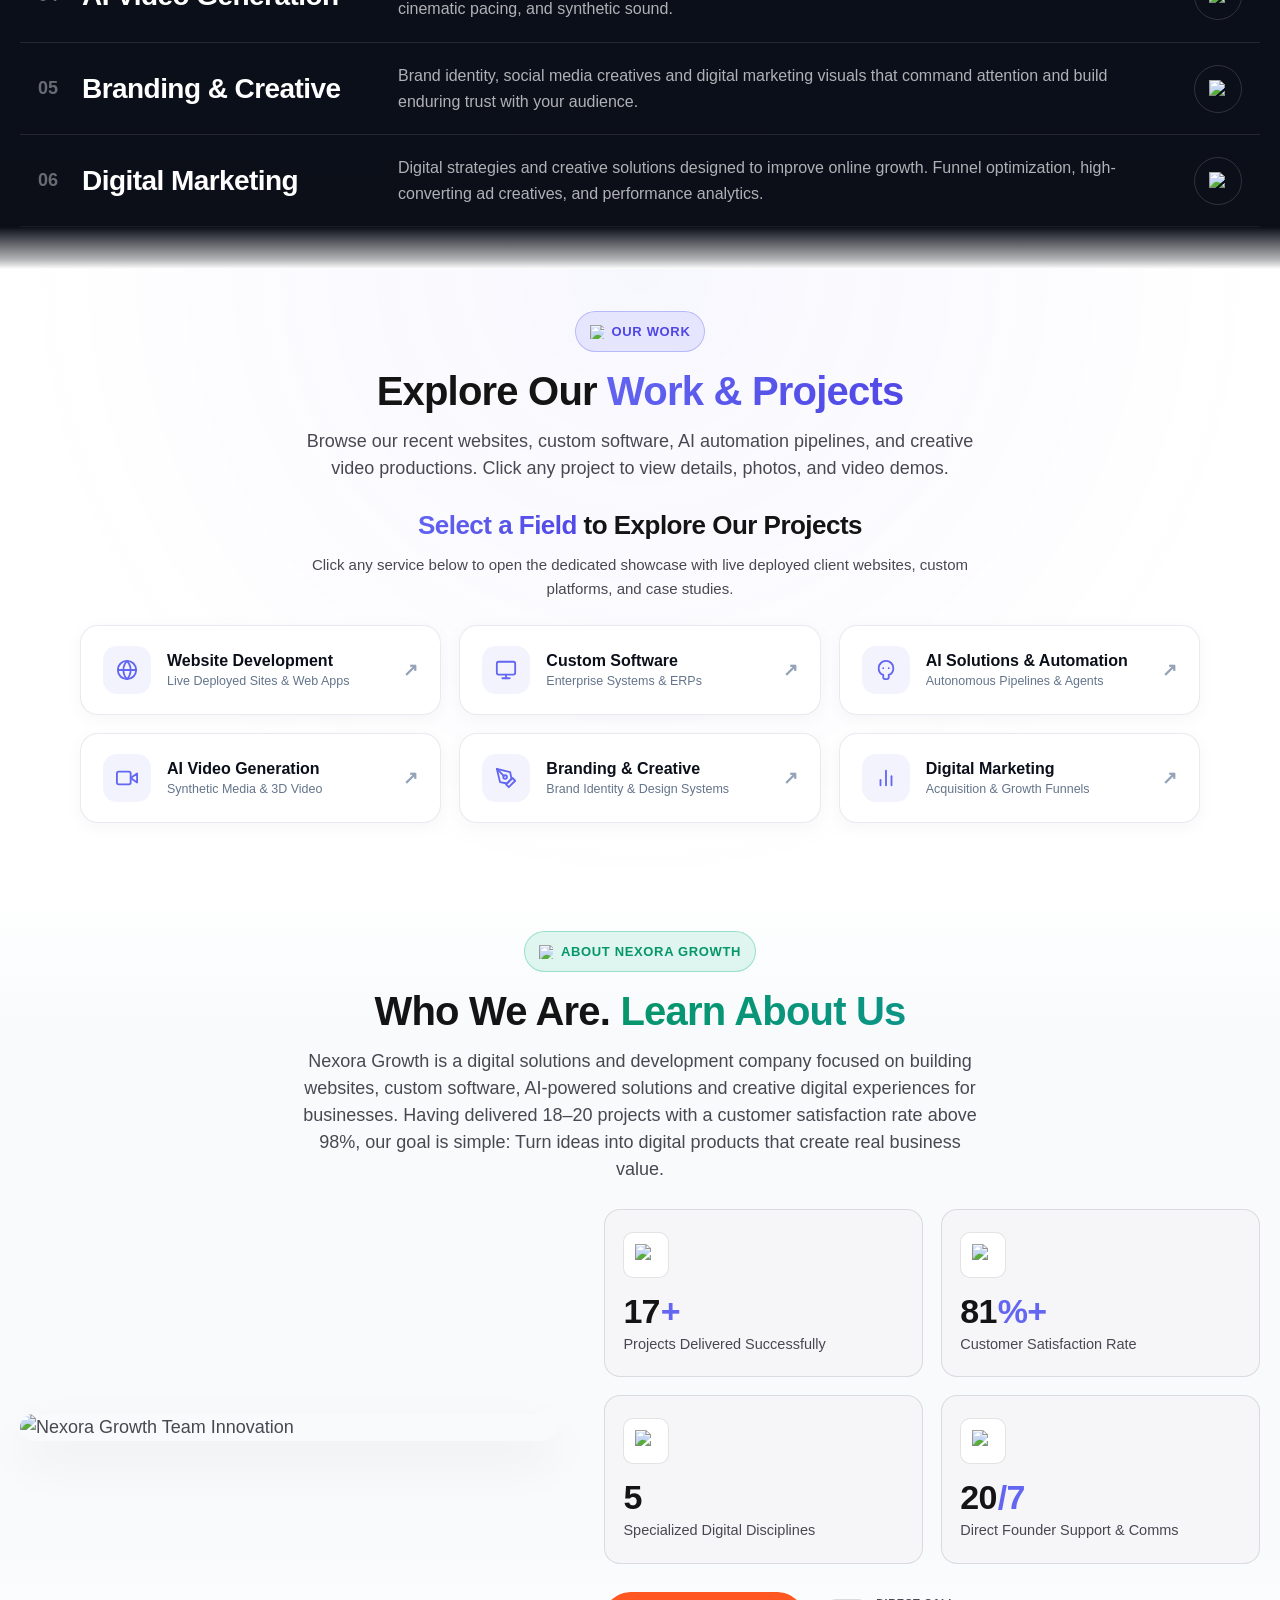
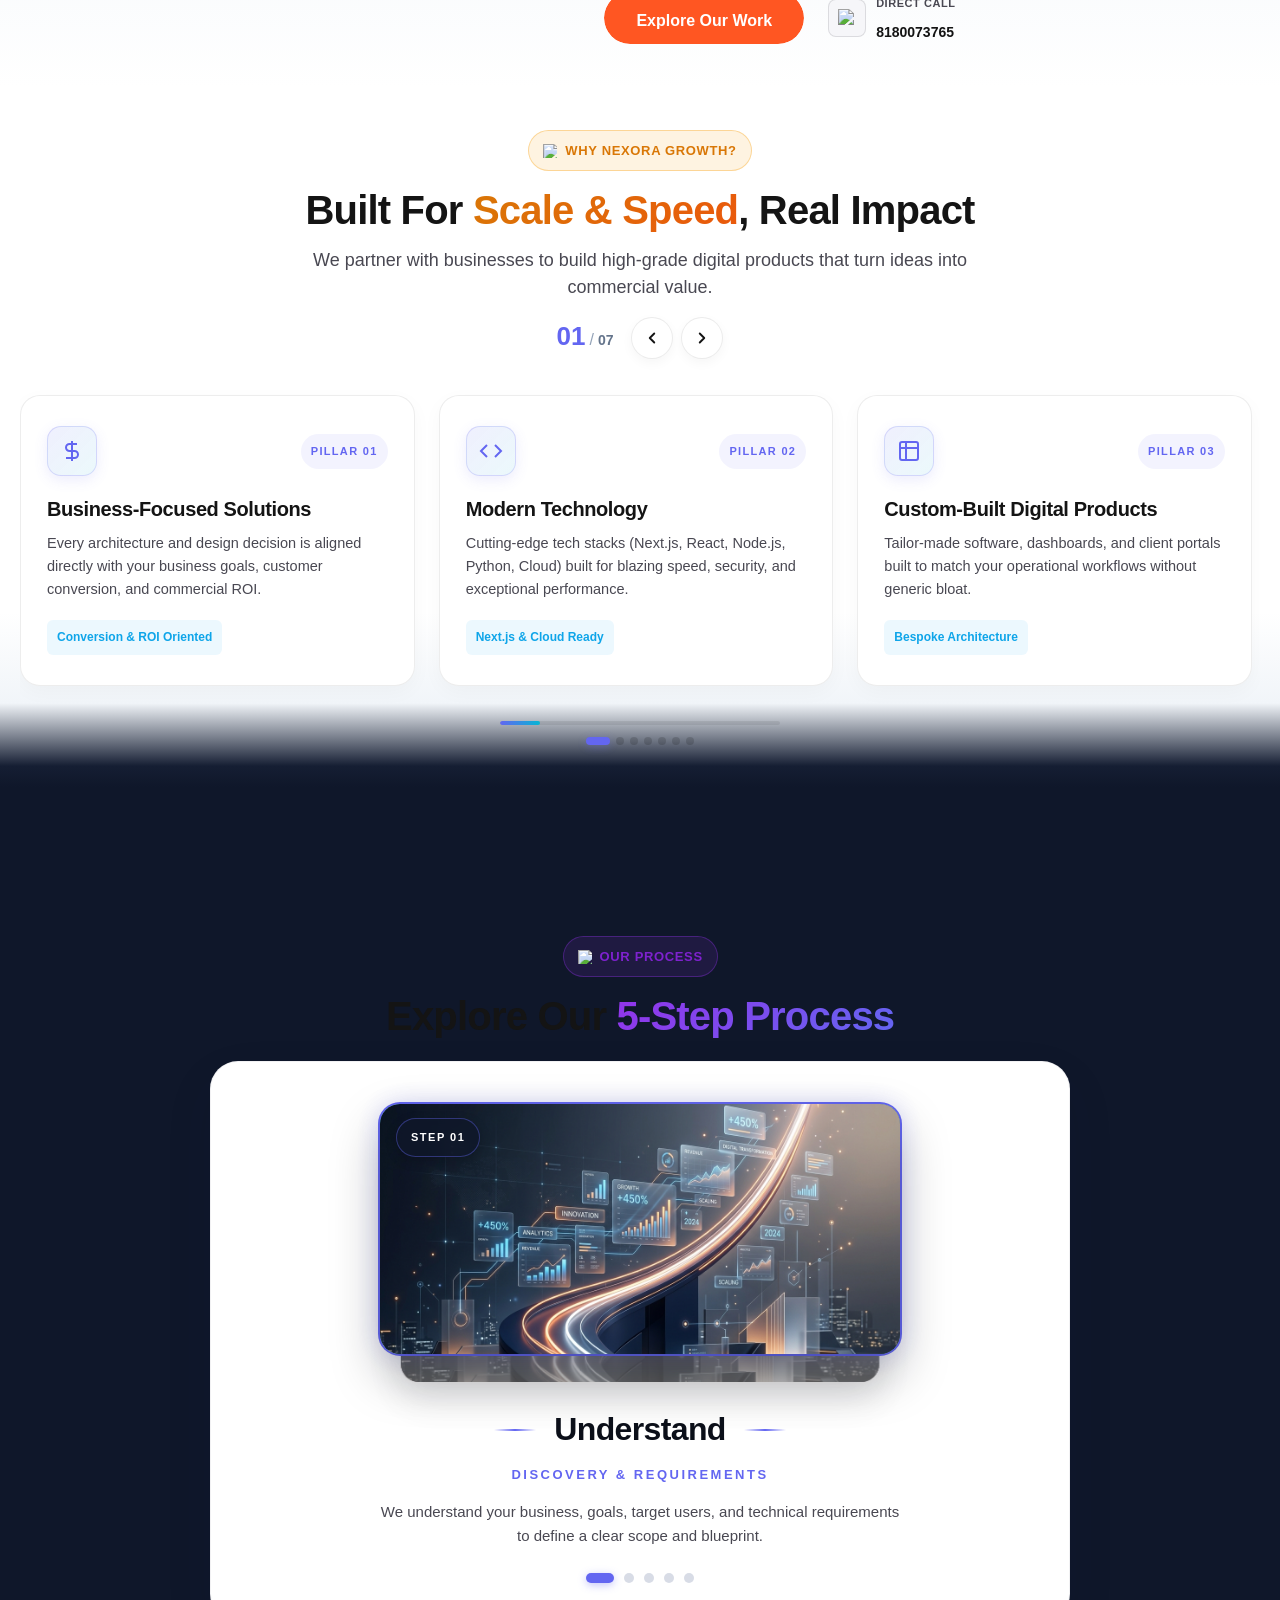
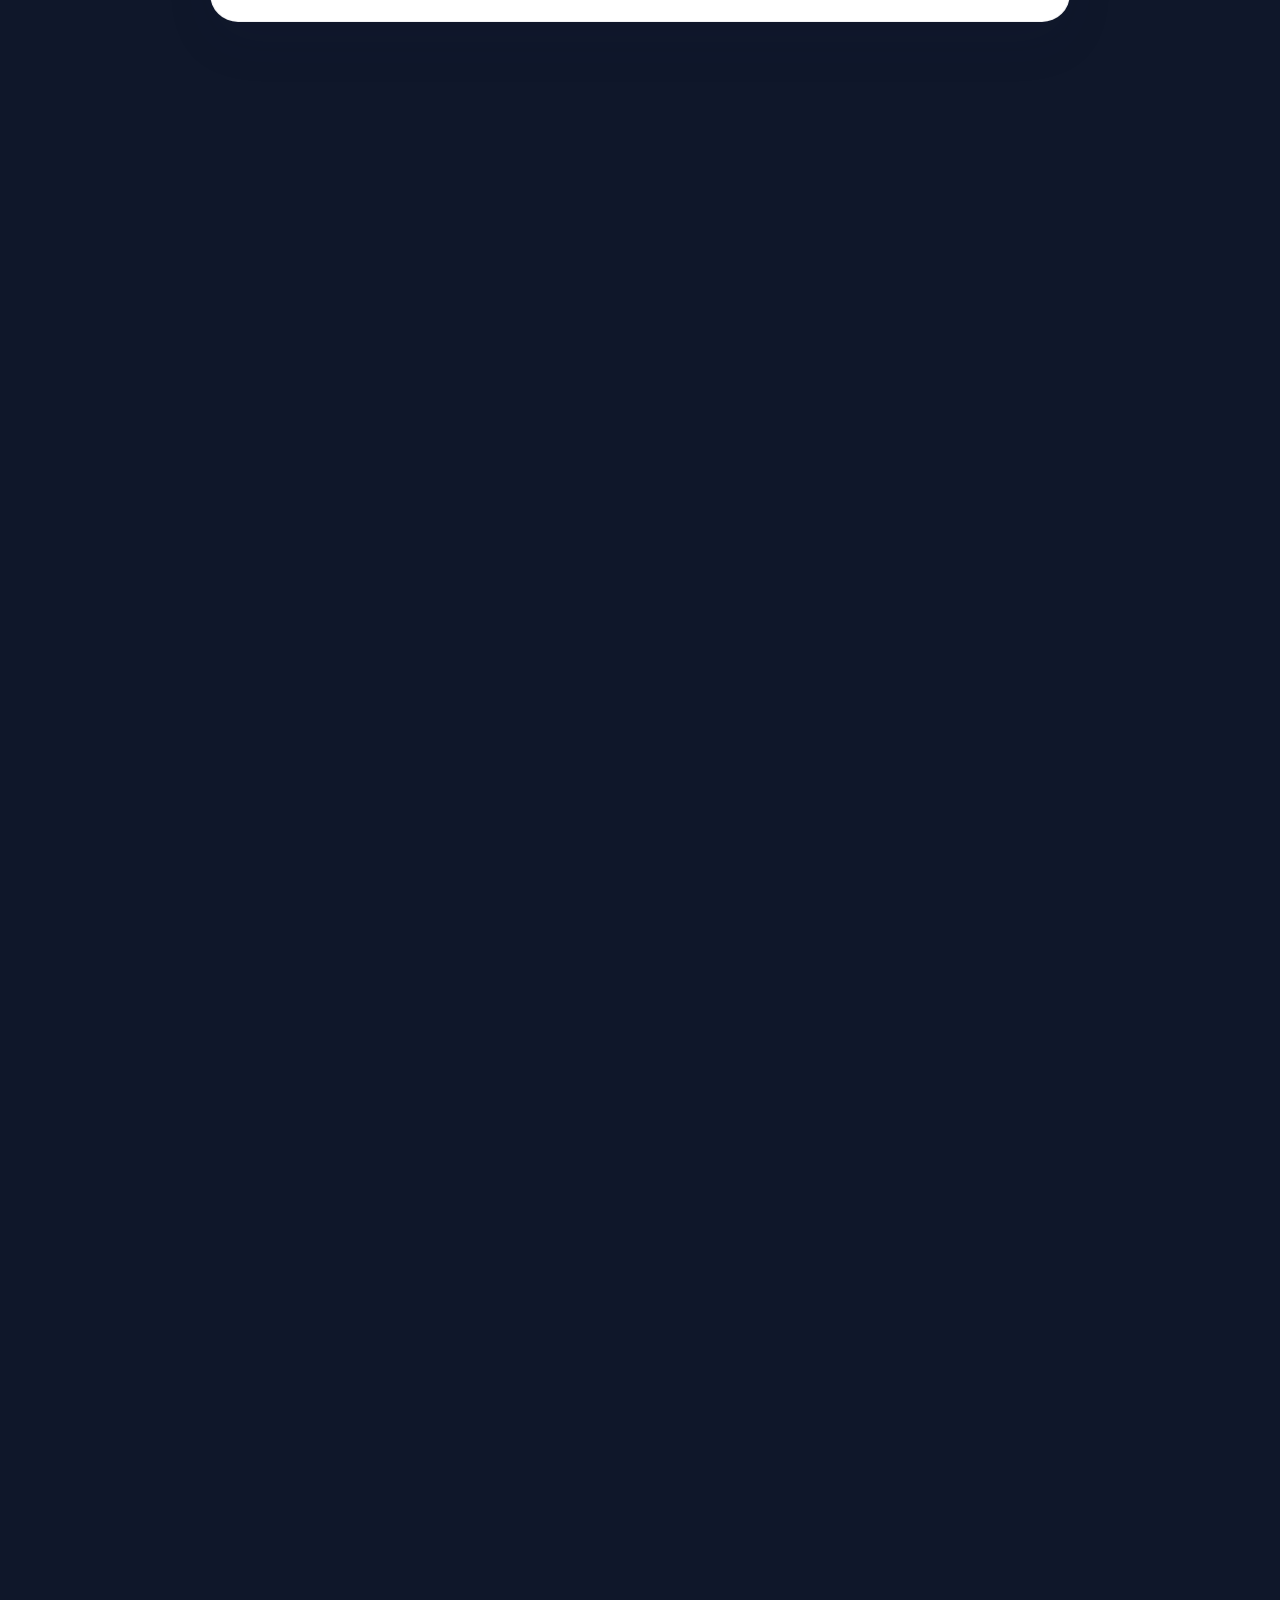
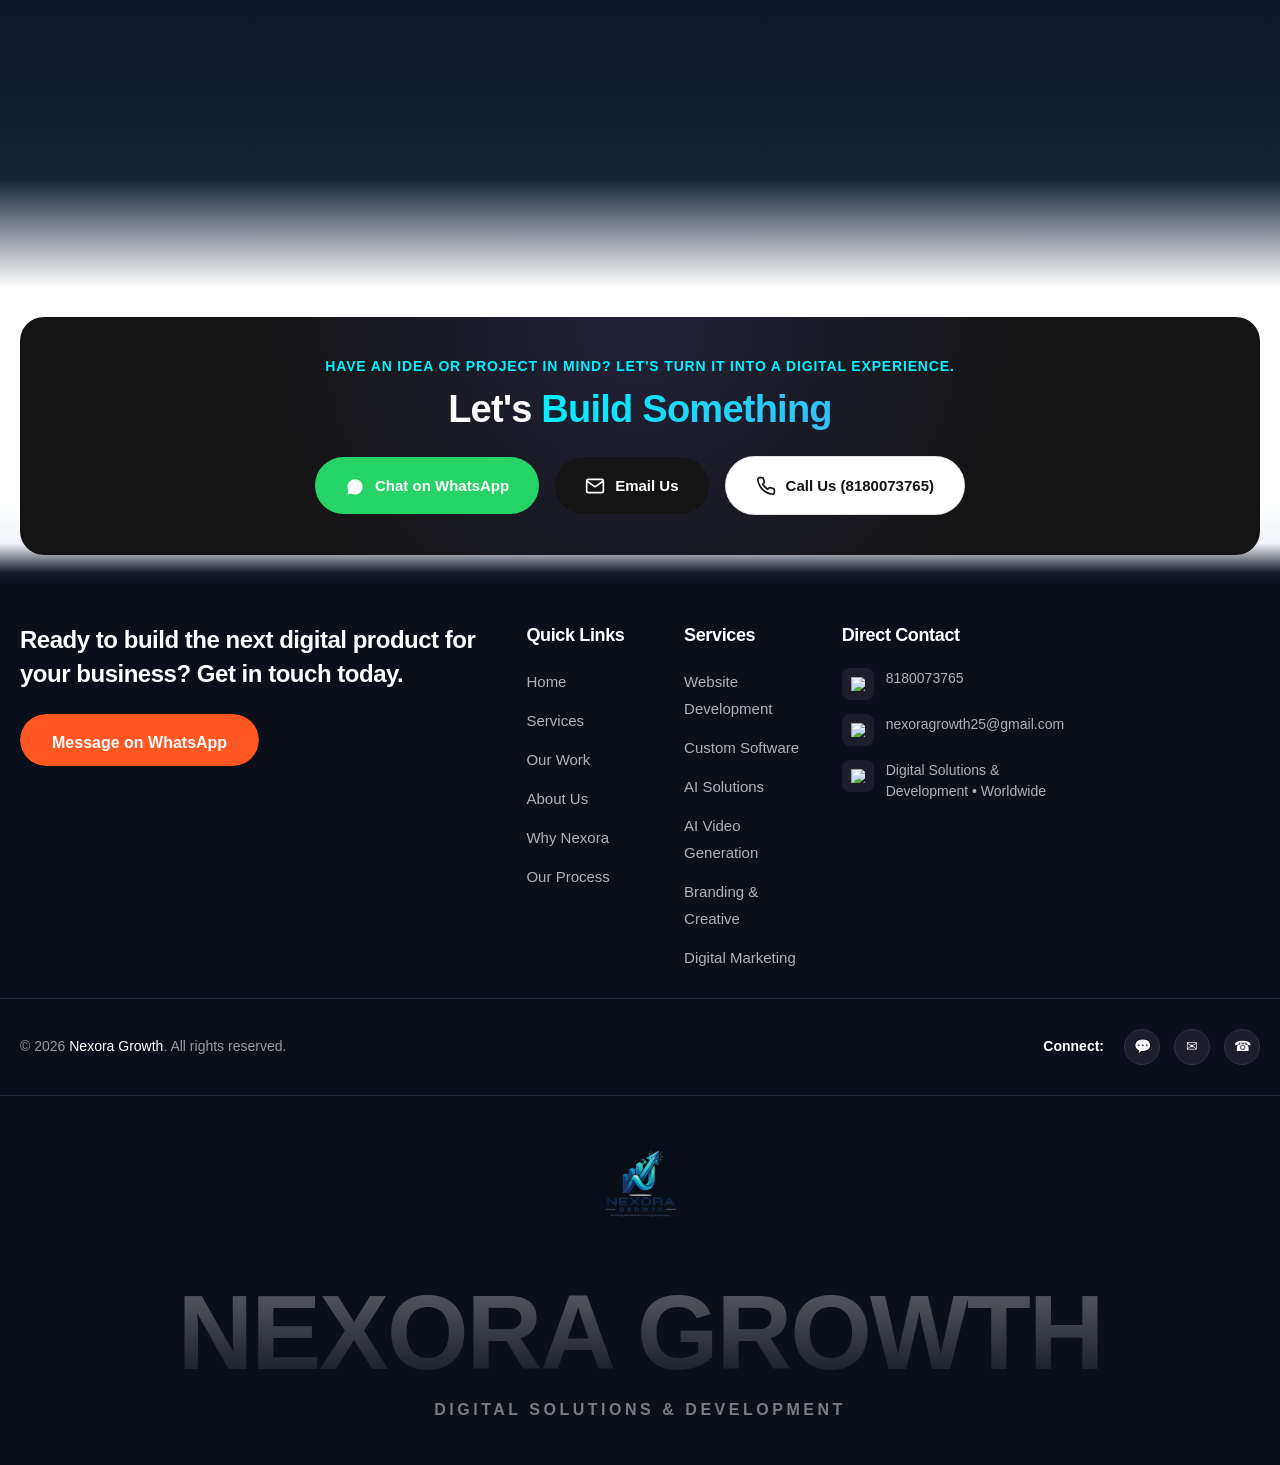
==== commit 61293495: "Fix broken media, optimize pop-up modals for mobile, add alive scroll animations and seamless sectio" ====
--- a/index.html
+++ b/index.html
@@ -299,7 +299,7 @@
               <div class="services-arrow-icon-wrapper">
                 <img src="https://cdn.prod.website-files.com/6877e02f5387b6bdd6d338ec/68a8c4dc0bf39abe4f4c253d_Services%20Arrow%20Icon.svg" alt="Arrow" class="services-arrow-icon">
               </div>
-              <img src="https://images.unsplash.com/photo-1536240478700-b869070f9279?q=80&w=600&auto=format&fit=crop" alt="AI Video Preview" class="services-image">
+              <img src="https://images.unsplash.com/photo-1574717024653-61fd2cf4d44d?q=80&w=600&auto=format&fit=crop" alt="AI Video Preview" class="services-image" loading="lazy" onerror="this.onerror=null; this.src='images/hero-visual.jpg'">
             </a>
           </div>
           
--- a/css/style.css
+++ b/css/style.css
@@ -107,9 +107,9 @@
   --_fonts---font-weight--bold: 700;
   --_fonts---font-weight--black: 900;
   
-  --section-gap: 28px;
-  --section-gap-medium: 20px;
-  --section-gap-small: 14px;
+  --section-gap: 42px;
+  --section-gap-medium: 30px;
+  --section-gap-small: 20px;
 }
 
 /* --- Base & Reset --- */
@@ -217,17 +217,17 @@
   max-width: 100%;
 }
 
-/* --- Section Headers & Subtitles (Center Aligned & Tight Spacing) --- */
+/* --- Section Headers & Subtitles (Center Aligned with Comfortable Spacing) --- */
 .section-title-wrapper {
   text-align: center !important;
   max-width: 720px;
-  margin: 0 auto 20px;
+  margin: 0 auto 26px;
 }
 
 .section-subtitle-wrap {
   display: flex;
   justify-content: center !important;
-  margin-bottom: 12px;
+  margin-bottom: 14px;
 }
 
 .section-subtitle-wrap.left-alignment {
@@ -454,7 +454,7 @@
   position: relative;
   width: 100%;
   min-height: auto;
-  padding: 16px 0 14px;
+  padding: 32px 0 28px;
   display: flex;
   align-items: center;
   justify-content: center;
@@ -546,7 +546,7 @@
   align-items: center;
   justify-content: center;
   text-align: center;
-  padding: 64px 20px 16px;
+  padding: 76px 20px 28px;
   max-width: 920px;
   margin: 0 auto;
   width: 100%;
@@ -1842,8 +1842,8 @@
 
 /* --- Company Sponsors Section & Infinite Ticker --- */
 .company-section {
-  padding-top: 14px;
-  padding-bottom: 14px;
+  padding-top: 26px;
+  padding-bottom: 26px;
   border-top: none;
   border-bottom: none;
   background-color: #ffffff;
@@ -1855,15 +1855,20 @@
   display: flex;
   align-items: center;
   justify-content: center;
-  gap: 20px;
-  margin-bottom: 12px;
+  text-align: center;
+  gap: 16px;
+  max-width: 860px;
+  margin: 0 auto 16px;
+  padding: 0 16px;
+  width: 100%;
 }
 
 .company-subtitle-line {
   height: 1.5px;
   flex: 1;
-  max-width: 100px;
+  max-width: 70px;
   background-color: rgba(15, 23, 42, 0.18);
+  flex-shrink: 1;
 }
 
 .company-subtitle {
@@ -1872,6 +1877,9 @@
   color: #0f172a;
   text-transform: uppercase;
   letter-spacing: 0.08em;
+  text-align: center !important;
+  line-height: 1.4;
+  margin: 0;
 }
 
 .sponsors-ticker-wrapper {
@@ -1960,7 +1968,7 @@
   display: grid;
   grid-template-columns: 0.9fr 1.1fr;
   align-items: center;
-  gap: 36px;
+  gap: 48px;
 }
 
 .about-us-image-wrapper {
@@ -1979,15 +1987,15 @@
 .about-us-top-grid {
   display: grid;
   grid-template-columns: 1fr 1fr;
-  gap: 16px;
-  margin-bottom: 20px;
+  gap: 18px;
+  margin-bottom: 26px;
 }
 
 .about-us-card {
   background-color: var(--_colors-plates---light-gray);
   border: 1px solid var(--_colors-plates---border);
   border-radius: 16px;
-  padding: 18px 16px;
+  padding: 22px 18px;
   opacity: 0;
   transform: translateY(22px) scale(0.96);
   transition: opacity 0.6s cubic-bezier(0.16, 1, 0.3, 1), transform 0.6s cubic-bezier(0.16, 1, 0.3, 1), box-shadow 0.3s ease, border-color 0.3s ease;
@@ -2074,7 +2082,7 @@
   display: grid;
   grid-template-columns: 360px 1fr auto;
   align-items: center;
-  padding: 16px 18px;
+  padding: 20px 18px;
   position: relative;
   text-decoration: none;
   transition: background-color 0.3s ease;
@@ -3697,21 +3705,21 @@
 
 /* --- Call to Action (CTA) Section --- */
 .section.cta {
-  padding-top: 14px;
-  padding-bottom: 14px;
+  padding-top: 30px;
+  padding-bottom: 30px;
   background-color: #ffffff;
 }
 
 .cta-wrapper {
   background-color: var(--_colors-plates---dark-bg);
   border-radius: 24px;
-  padding: 30px 24px;
+  padding: 40px 32px;
   display: flex;
   flex-direction: column;
   align-items: center;
   justify-content: center;
   text-align: center;
-  gap: 16px;
+  gap: 20px;
   background-image: radial-gradient(circle at top center, rgba(99, 102, 241, 0.16), transparent 60%);
 }
 
@@ -3853,16 +3861,16 @@
 .section.footer {
   background-color: var(--_colors-plates---dark-bg);
   color: #ffffff;
-  padding-top: 24px;
-  padding-bottom: 16px;
+  padding-top: 38px;
+  padding-bottom: 26px;
   border-top: 1px solid var(--_colors-plates---border-dark);
 }
 
 .footer-content {
   display: grid;
   grid-template-columns: 1fr 1.6fr;
-  gap: 36px;
-  margin-bottom: 20px;
+  gap: 48px;
+  margin-bottom: 26px;
 }
 
 .footer-form-details-title {
@@ -4190,10 +4198,10 @@
 .project-modal-backdrop {
   position: fixed;
   inset: 0;
-  background-color: rgba(10, 10, 14, 0.85);
-  backdrop-filter: blur(8px);
-  -webkit-backdrop-filter: blur(8px);
-  z-index: 3000;
+  background-color: rgba(10, 10, 14, 0.88);
+  backdrop-filter: blur(12px);
+  -webkit-backdrop-filter: blur(12px);
+  z-index: 99999 !important;
   display: flex;
   align-items: center;
   justify-content: center;
@@ -4413,8 +4421,8 @@
   align-items: center;
   justify-content: center;
   text-align: center;
-  gap: 14px;
-  margin-bottom: 20px;
+  gap: 16px;
+  margin-bottom: 28px;
 }
 
 .why-us-title-wrapper {
@@ -4792,7 +4800,9 @@
   :root {
     --_typography---titles--h1: 42px;
     --_typography---titles--h2: 34px;
-    --section-gap: 22px;
+    --section-gap: 34px;
+    --section-gap-medium: 24px;
+    --section-gap-small: 16px;
   }
 
   .navbar-full-container {
@@ -4969,7 +4979,9 @@
   :root {
     --_typography---titles--h1: 34px;
     --_typography---titles--h2: 26px;
-    --section-gap: 16px;
+    --section-gap: 26px;
+    --section-gap-medium: 20px;
+    --section-gap-small: 14px;
   }
 
   /* --- Mobile Header: Same style as Desktop (Logo Left, 3-Item Capsule Pill Right) --- */
@@ -5132,11 +5144,11 @@
   /* --- Hero mobile styles --- */
   .hero {
     min-height: auto !important;
-    padding: 8px 0 !important;
+    padding: 16px 0 !important;
   }
 
   .hero-content {
-    padding: 52px 16px 12px !important;
+    padding: 68px 16px 22px !important;
   }
 
   .hero-headline {
@@ -5184,6 +5196,29 @@
     bottom: 20px !important;
   }
 
+  /* Company capabilities title: strictly centered on mobile */
+  .company-subtitle-wrapper {
+    display: flex !important;
+    align-items: center !important;
+    justify-content: center !important;
+    text-align: center !important;
+    gap: 8px !important;
+    padding: 0 12px !important;
+    margin: 0 auto 10px !important;
+  }
+
+  .company-subtitle-line {
+    max-width: 20px !important;
+    flex-shrink: 0 !important;
+  }
+
+  .company-subtitle {
+    font-size: 11px !important;
+    letter-spacing: 0.05em !important;
+    text-align: center !important;
+    line-height: 1.35 !important;
+    width: auto !important;
+  }
 
   .connect-btn-icon {
     font-size: 13px;
@@ -5273,14 +5308,38 @@
     text-align: center;
   }
 
-  /* --- Mobile Footer Redesign: Compact, No Logo, Side-by-Side Menu --- */
+  /* --- Mobile Footer Redesign: Compact, No Logo Image, Retain NEXORA GROWTH Monument --- */
+  .footer-logo-image-png {
+    display: none !important; /* Removes only the logo image on mobile */
+  }
+
   .footer-bottom-content {
-    display: none !important; /* Removes logo and monument on mobile */
+    display: block !important;
+    padding-top: 10px !important;
+    border-top: 1px solid rgba(255, 255, 255, 0.06);
+    margin-top: 8px;
+  }
+
+  .footer-brand-monument {
+    padding: 12px 0 6px !important;
+  }
+
+  .footer-brand-title {
+    font-size: clamp(28px, 8.5vw, 42px) !important;
+    background: linear-gradient(180deg, rgba(255, 255, 255, 0.45) 0%, rgba(255, 255, 255, 0.12) 100%) !important;
+    -webkit-background-clip: text !important;
+    -webkit-text-fill-color: transparent !important;
+  }
+
+  .footer-brand-tagline {
+    font-size: 9px !important;
+    letter-spacing: 0.16em !important;
+    margin-top: 4px !important;
   }
 
   .section.footer {
-    padding-top: 18px !important;
-    padding-bottom: 12px !important;
+    padding-top: 28px !important;
+    padding-bottom: 18px !important;
   }
 
   .footer-content {
@@ -5386,17 +5445,123 @@
     gap: 12px !important;
   }
 
+  .project-modal-backdrop {
+    padding: 8px !important;
+    align-items: flex-end !important;
+  }
+
   .project-modal-container {
-    max-height: 94vh;
-    border-radius: 16px;
+    max-height: 92vh !important;
+    border-radius: 20px 20px 14px 14px !important;
+    width: 100% !important;
+    -webkit-overflow-scrolling: touch !important;
   }
 
   .project-modal-header {
-    padding: 18px 20px 14px;
+    padding: 14px 16px !important;
+    display: flex !important;
+    align-items: flex-start !important;
+    justify-content: space-between !important;
+  }
+
+  .project-modal-title {
+    font-size: 18px !important;
+    line-height: 1.3 !important;
+  }
+
+  .project-modal-badges {
+    gap: 6px !important;
+    margin-bottom: 6px !important;
+  }
+
+  .project-category-badge {
+    font-size: 10.5px !important;
+    padding: 3px 9px !important;
+  }
+
+  .project-tag-badge {
+    font-size: 10.5px !important;
+  }
+
+  .project-modal-close-btn {
+    width: 34px !important;
+    height: 34px !important;
+    font-size: 18px !important;
+    margin-left: 8px !important;
+    flex-shrink: 0 !important;
   }
 
   .project-modal-body {
-    padding: 18px 20px 24px;
+    padding: 14px 16px 24px !important;
+  }
+
+  .project-modal-media-wrap {
+    border-radius: 12px !important;
+    margin-bottom: 16px !important;
+  }
+
+  .project-modal-main-img {
+    max-height: 240px !important;
+  }
+
+  .project-modal-video {
+    max-height: 240px !important;
+  }
+
+  .project-modal-gallery {
+    grid-template-columns: repeat(3, 1fr) !important;
+    gap: 8px !important;
+    margin-bottom: 16px !important;
+  }
+
+  .project-modal-gallery-img {
+    height: 68px !important;
+    border-radius: 8px !important;
+  }
+
+  .project-modal-description {
+    font-size: 13.5px !important;
+    line-height: 1.55 !important;
+    margin-bottom: 16px !important;
+  }
+
+  .project-modal-meta-grid {
+    grid-template-columns: 1fr 1fr !important;
+    gap: 10px !important;
+    padding: 12px 14px !important;
+    border-radius: 12px !important;
+    margin-bottom: 16px !important;
+  }
+
+  .project-meta-item-label {
+    font-size: 10px !important;
+  }
+
+  .project-meta-item-value {
+    font-size: 12.5px !important;
+  }
+
+  .project-modal-tech-list {
+    gap: 6px !important;
+    margin-bottom: 20px !important;
+  }
+
+  .tech-badge {
+    font-size: 11.5px !important;
+    padding: 4px 10px !important;
+  }
+
+  .project-modal-footer {
+    flex-direction: column !important;
+    align-items: stretch !important;
+    gap: 10px !important;
+  }
+
+  .project-modal-footer .primary-button {
+    width: 100% !important;
+    justify-content: center !important;
+    text-align: center !important;
+    padding: 12px 20px !important;
   }
 }
 
@@ -5469,14 +5634,14 @@
 
 /* --- 6 Service Tabs on Homepage --- */
 .service-tabs-wrapper {
-  margin-top: 4px;
-  margin-bottom: 12px;
+  margin-top: 12px;
+  margin-bottom: 24px;
 }
 
 .service-tabs-header {
   text-align: center;
   max-width: 680px;
-  margin: 0 auto 16px;
+  margin: 0 auto 24px;
 }
 
 .service-tabs-title {
@@ -5915,24 +6080,229 @@
 
 @media (max-width: 768px) {
   .field-modal-backdrop {
-    padding: 12px;
-  }
+    padding: 8px !important;
+    align-items: flex-end !important;
+  }
+
   .field-modal-dialog {
-    max-height: 94vh;
-    border-radius: 18px;
-  }
+    max-height: 92vh !important;
+    border-radius: 20px 20px 14px 14px !important;
+    width: 100% !important;
+    -webkit-overflow-scrolling: touch !important;
+  }
+
   .field-modal-header {
-    padding: 16px 18px;
-  }
+    display: grid !important;
+    grid-template-columns: 1fr auto !important;
+    align-items: center !important;
+    gap: 10px 8px !important;
+    padding: 14px 16px !important;
+  }
+
+  .field-modal-title-group {
+    grid-column: 1 !important;
+    gap: 10px !important;
+  }
+
+  .field-modal-icon {
+    width: 36px !important;
+    height: 36px !important;
+    font-size: 18px !important;
+    border-radius: 10px !important;
+  }
+
+  .field-modal-title {
+    font-size: 17px !important;
+    line-height: 1.2 !important;
+  }
+
+  .field-modal-count-badge {
+    font-size: 10.5px !important;
+    padding: 2px 8px !important;
+  }
+
+  .field-modal-close-btn {
+    grid-column: 2 !important;
+    width: 34px !important;
+    height: 34px !important;
+    font-size: 18px !important;
+  }
+
+  .field-modal-nav-tabs {
+    grid-column: 1 / span 2 !important;
+    width: 100% !important;
+    display: flex !important;
+    flex-wrap: nowrap !important;
+    overflow-x: auto !important;
+    -webkit-overflow-scrolling: touch !important;
+    scrollbar-width: none !important;
+    padding: 4px !important;
+    gap: 4px !important;
+  }
+
+  .field-modal-nav-tabs::-webkit-scrollbar {
+    display: none !important;
+  }
+
+  .field-modal-tab-pill {
+    padding: 6px 12px !important;
+    font-size: 11.5px !important;
+    flex-shrink: 0 !important;
+    white-space: nowrap !important;
+  }
+
   .field-modal-body {
-    padding: 18px;
-  }
-  .field-modal-nav-tabs {
-    order: 3;
-    width: 100%;
-  }
+    padding: 14px 14px 24px !important;
+  }
+
+  .field-live-showcase {
+    padding: 14px !important;
+    border-radius: 14px !important;
+    margin-bottom: 20px !important;
+  }
+
+  .field-live-card {
+    padding: 14px !important;
+    border-radius: 12px !important;
+  }
+
+  .field-live-name {
+    font-size: 16px !important;
+  }
+
+  .field-live-desc {
+    font-size: 12.5px !important;
+  }
+
+  .field-projects-header-title {
+    font-size: 17px !important;
+  }
+
   .field-live-grid, .field-projects-grid {
-    grid-template-columns: 1fr;
-  }
-}
-
+    grid-template-columns: 1fr !important;
+    gap: 14px !important;
+  }
+}
+
+/* ==========================================================================
+   ALIVE SCROLL-DRIVEN ANIMATIONS
+   ========================================================================== */
+.reveal-on-scroll {
+  opacity: 0;
+  transform: translateY(28px);
+  transition: opacity 0.75s cubic-bezier(0.16, 1, 0.3, 1),
+              transform 0.75s cubic-bezier(0.16, 1, 0.3, 1);
+  will-change: opacity, transform;
+}
+
+.reveal-on-scroll.is-revealed {
+  opacity: 1 !important;
+  transform: translateY(0) !important;
+}
+
+/* Staggered cascading child delays */
+.stagger-1 { transition-delay: 0.08s; }
+.stagger-2 { transition-delay: 0.16s; }
+.stagger-3 { transition-delay: 0.24s; }
+.stagger-4 { transition-delay: 0.32s; }
+.stagger-5 { transition-delay: 0.40s; }
+.stagger-6 { transition-delay: 0.48s; }
+
+/* Subtle awake aura on revealed cards */
+.is-revealed.alive-card {
+  box-shadow: 0 10px 30px rgba(15, 23, 42, 0.06);
+}
+
+@media (prefers-reduced-motion: reduce) {
+  .reveal-on-scroll {
+    opacity: 1 !important;
+    transform: none !important;
+    transition: none !important;
+  }
+}
+
+/* ==========================================================================
+   SEAMLESS GRADIENT COLOR BLENDS BETWEEN SECTIONS
+   (No sharp lines, organic transitions)
+   ========================================================================== */
+
+/* 1. Hero -> Company Ticker: Smooth dark into light gradient dissolve */
+.hero {
+  border-bottom: none !important;
+}
+
+.hero::after {
+  content: '';
+  position: absolute;
+  bottom: 0;
+  left: 0;
+  right: 0;
+  height: 60px;
+  background: linear-gradient(to bottom, transparent 0%, rgba(11, 15, 25, 0.3) 30%, rgba(255, 255, 255, 0.6) 80%, #ffffff 100%);
+  pointer-events: none;
+  z-index: 3;
+}
+
+/* 2. Company Section -> Services: Smooth blend from white into dark navy */
+.company-section {
+  background: linear-gradient(180deg, #ffffff 0%, #ffffff 70%, #f1f5f9 88%, #141b2c 98%, #0c0f18 100%) !important;
+  border-top: none !important;
+  border-bottom: none !important;
+}
+
+/* 3. Services -> Portfolio (Projects): Smooth dissolve from dark into white */
+.section.services {
+  position: relative;
+  background: linear-gradient(180deg, #0c0f18 0%, #0b0f19 80%, #0c0f18 100%) !important;
+}
+
+.section.services::after {
+  content: '';
+  position: absolute;
+  bottom: 0;
+  left: 0;
+  right: 0;
+  height: 60px;
+  background: linear-gradient(to bottom, transparent 0%, rgba(12, 15, 24, 0.4) 30%, rgba(255, 255, 255, 0.7) 85%, #ffffff 100%);
+  pointer-events: none;
+  z-index: 2;
+}
+
+/* 4. Portfolio -> About Us -> Why Us: Ambient soft depth mesh */
+.section.portfolio {
+  background: radial-gradient(circle at 50% 0%, rgba(99, 102, 241, 0.05), transparent 70%), #ffffff !important;
+  border-top: none !important;
+  border-bottom: none !important;
+}
+
+.section.about-us {
+  background: linear-gradient(180deg, #ffffff 0%, #f8fafc 18%, #f8fafc 82%, #ffffff 100%) !important;
+  border-top: none !important;
+  border-bottom: none !important;
+}
+
+.section.why-us {
+  border-top: none !important;
+  border-bottom: none !important;
+  background: linear-gradient(180deg, #ffffff 0%, #ffffff 75%, #f1f5f9 88%, #151e33 97%, #0f172a 100%) !important;
+  position: relative;
+}
+
+/* 5. Working Process -> CTA: Smooth dark into white */
+.pin-outer {
+  background: linear-gradient(180deg, #0f172a 0%, #0f172a 90%, #172238 96%, #ffffff 100%) !important;
+  position: relative;
+}
+
+/* 6. CTA -> Footer: Smooth blend from white into deep navy */
+.section.cta {
+  background: linear-gradient(180deg, #ffffff 0%, #ffffff 70%, #f1f5f9 86%, #121827 96%, #0b0f19 100%) !important;
+  border-bottom: none !important;
+}
+
+.section.footer {
+  border-top: none !important;
+  background-color: #0b0f19 !important;
+}
+
+
